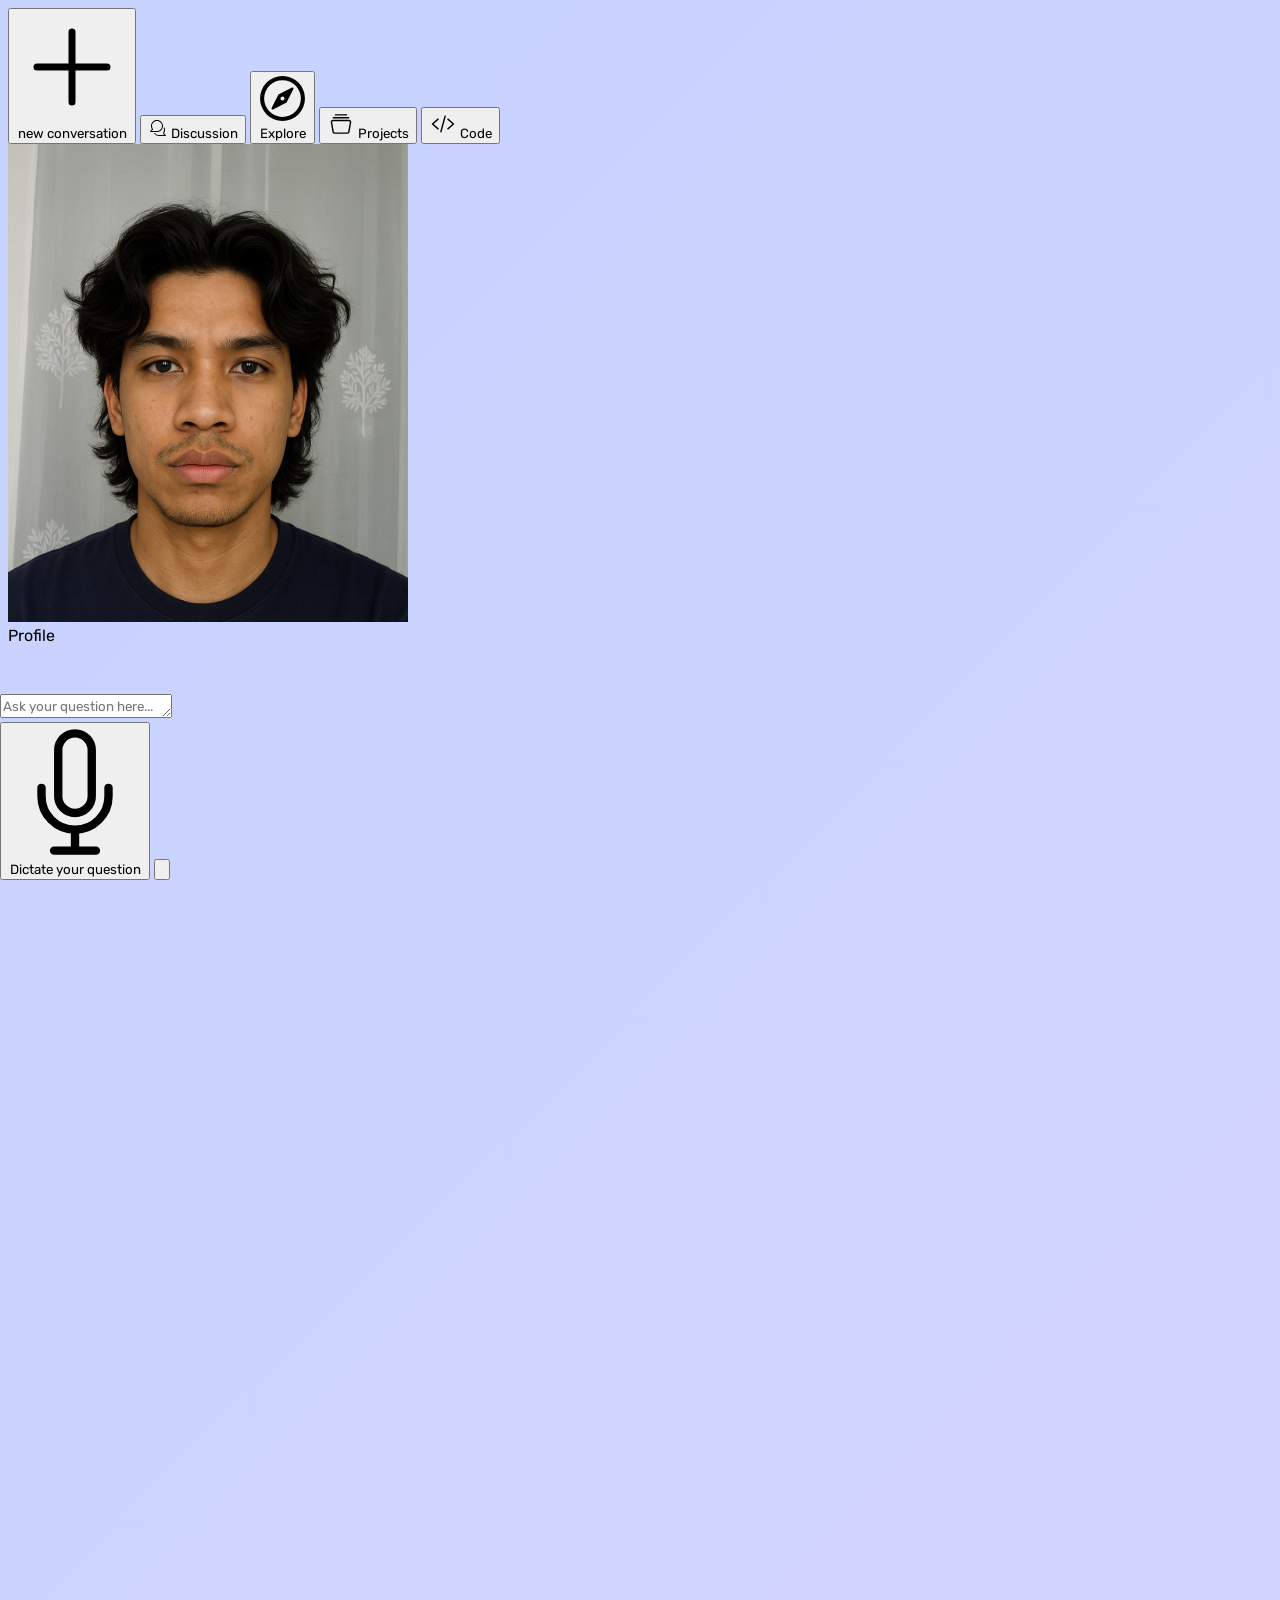
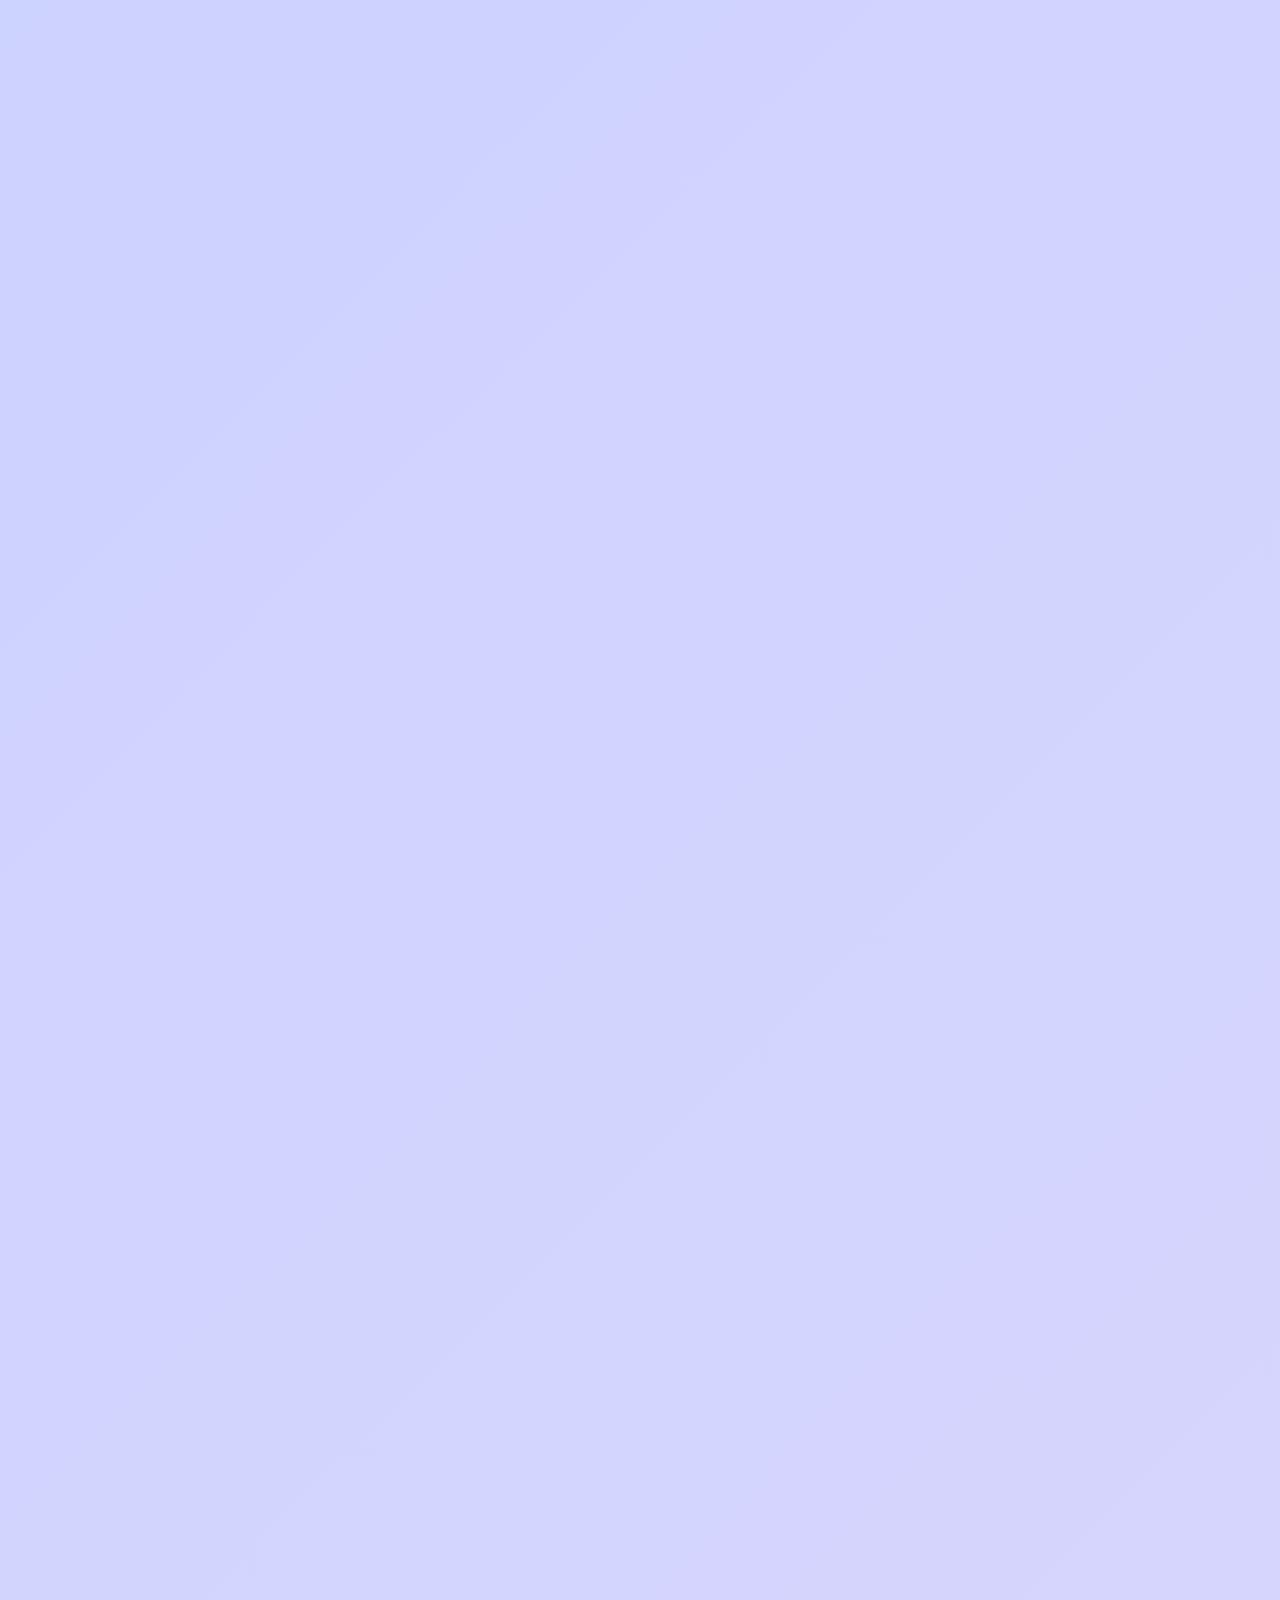
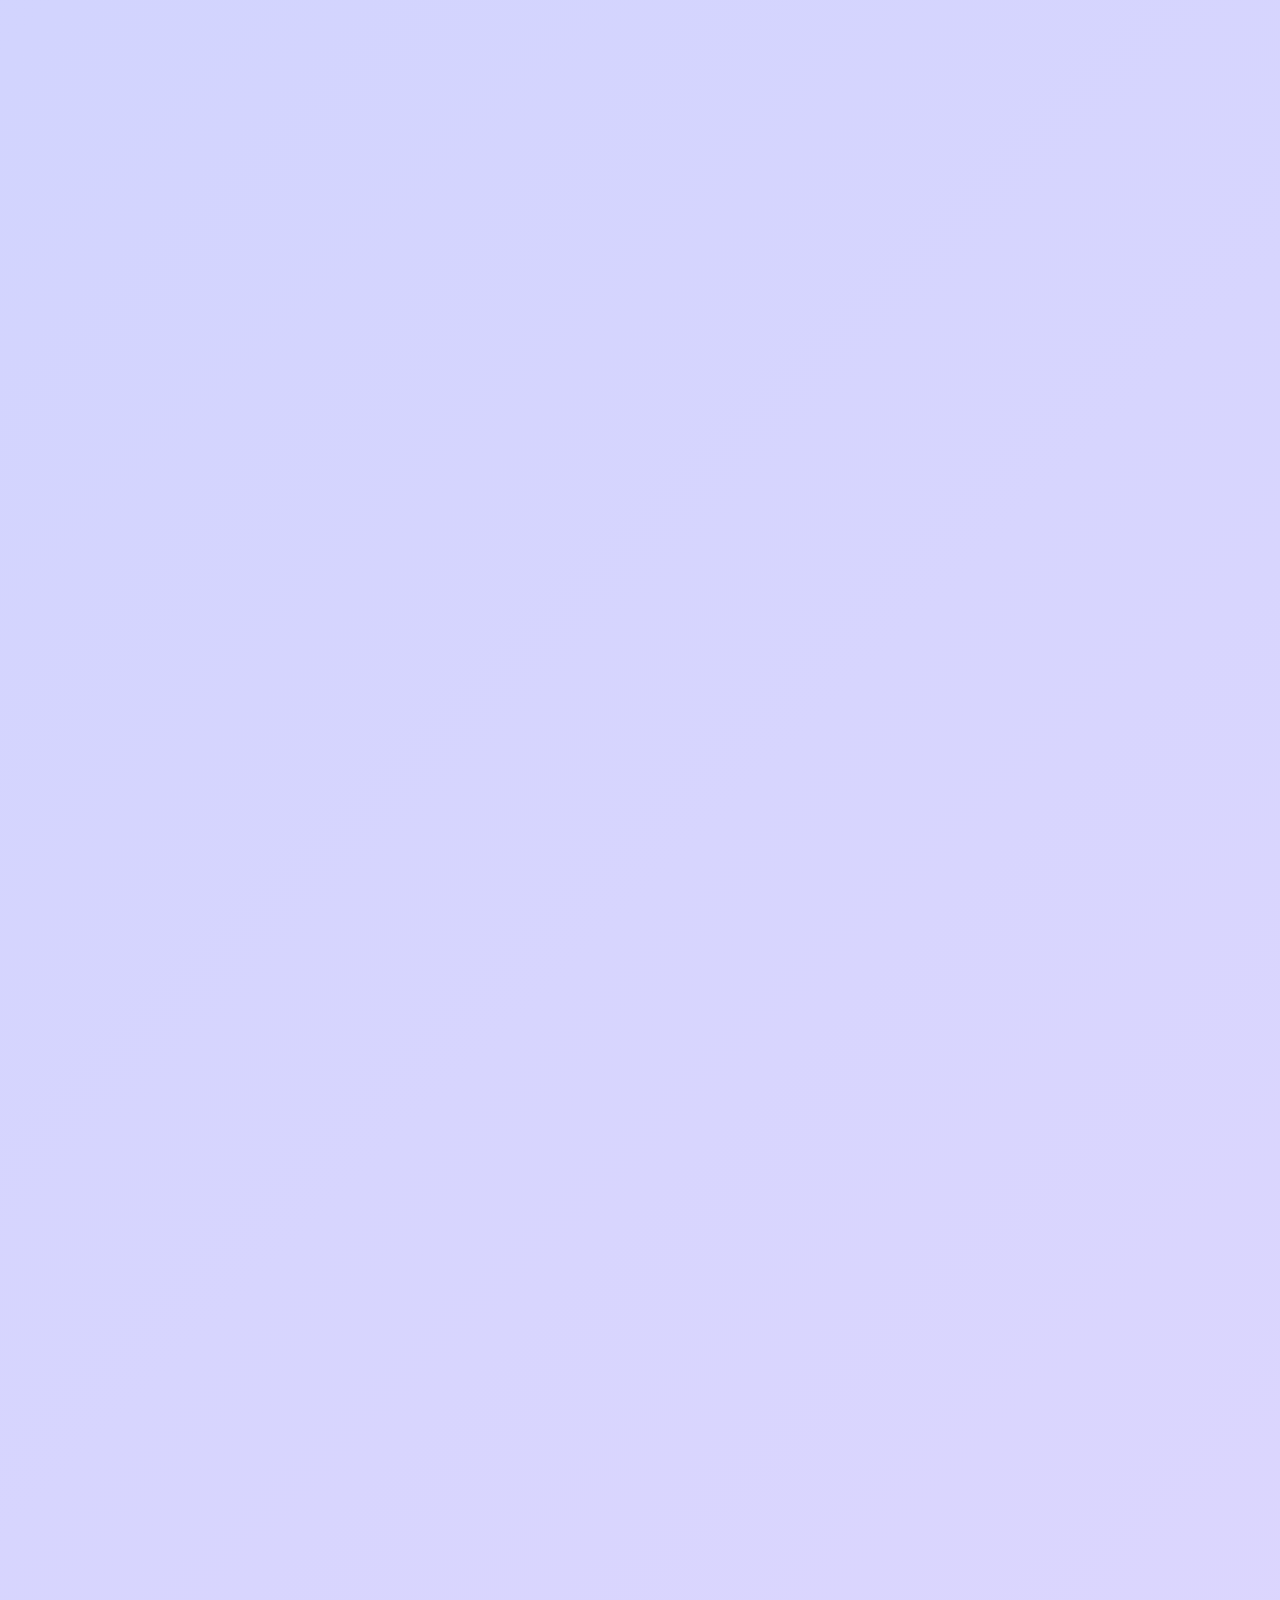
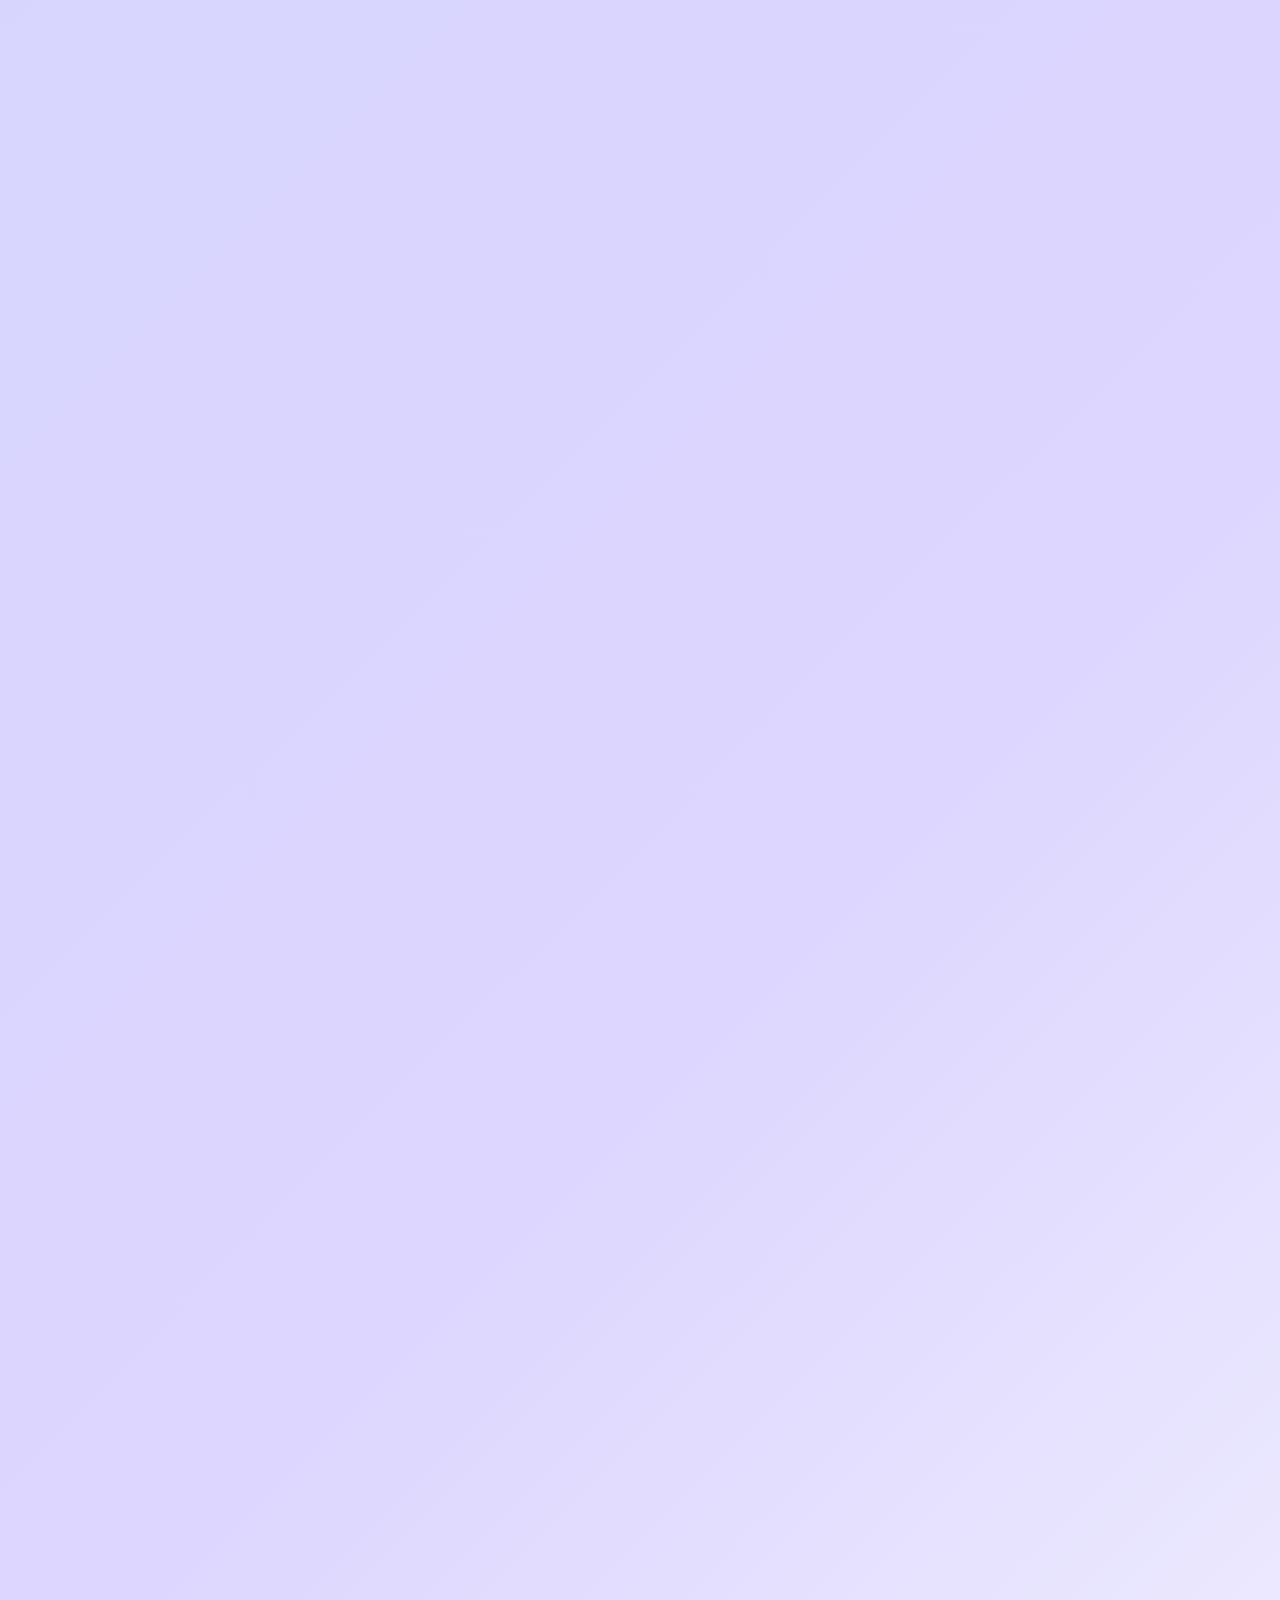
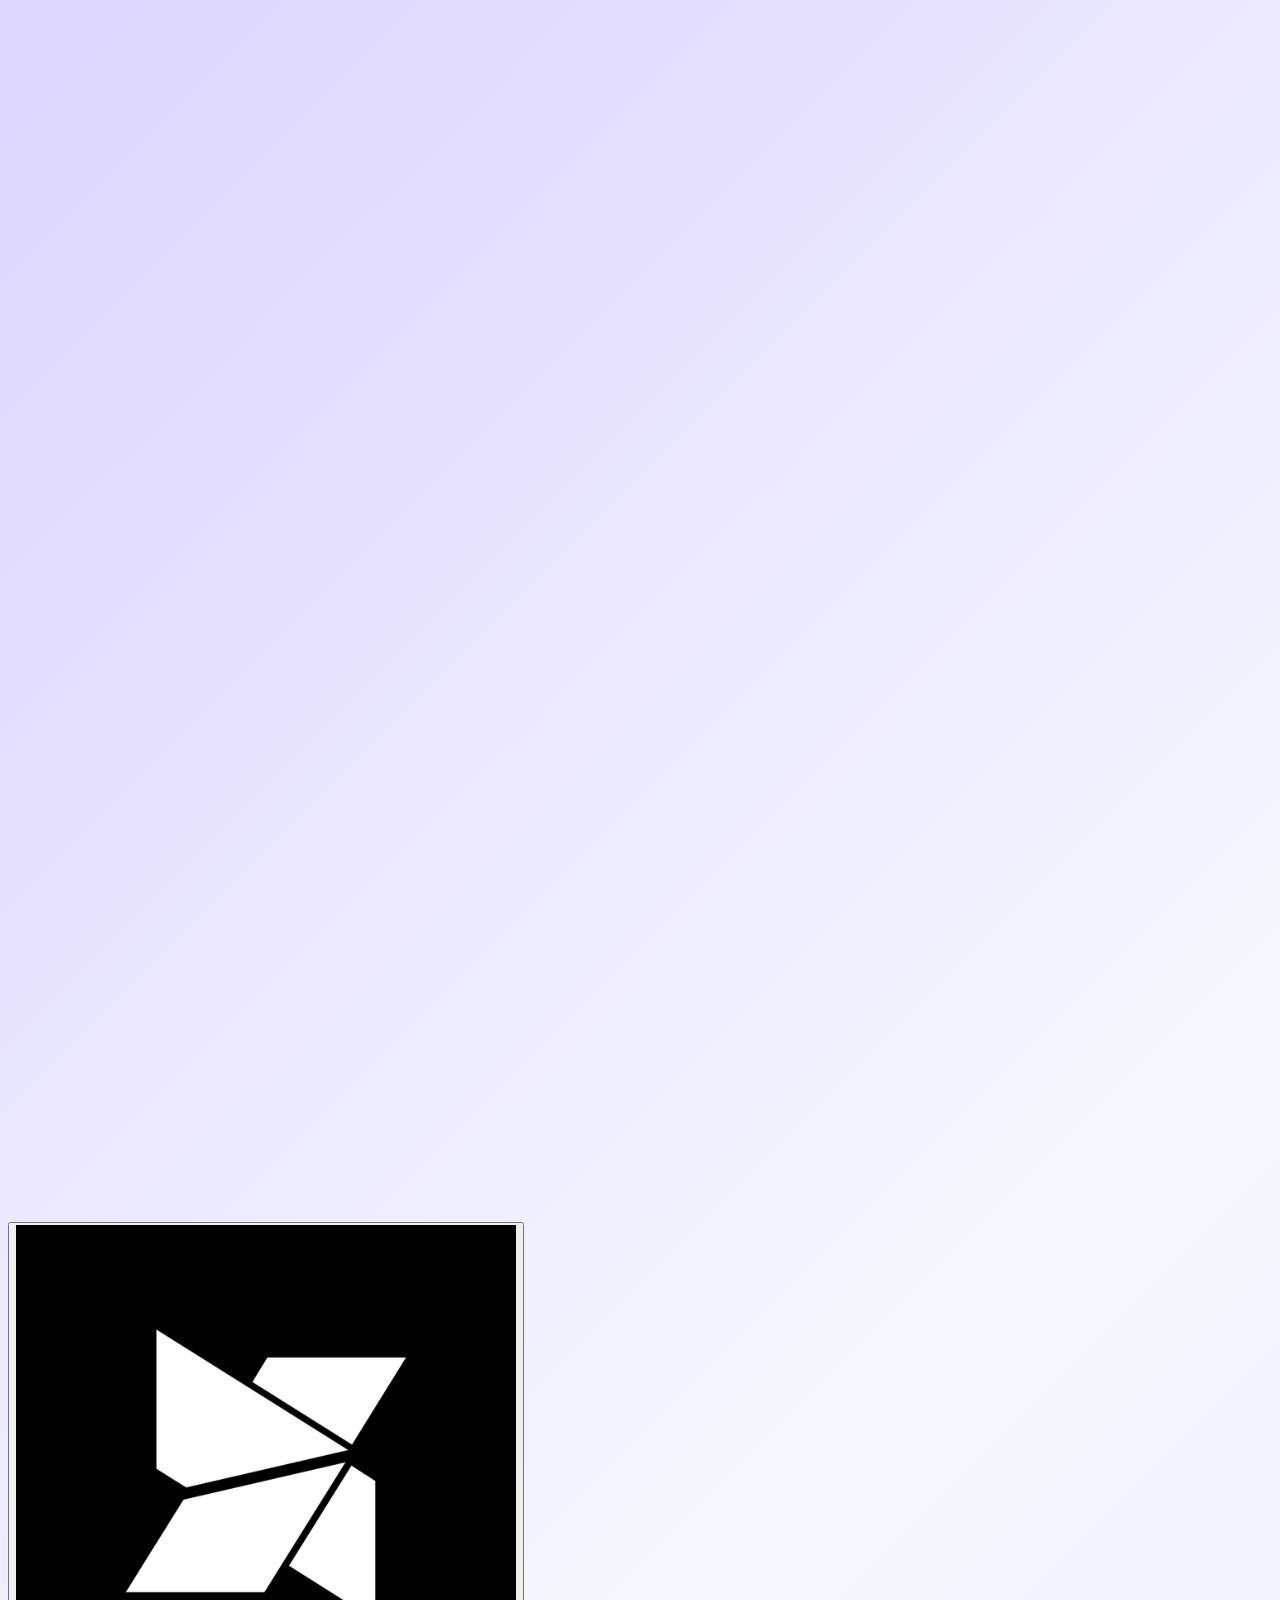
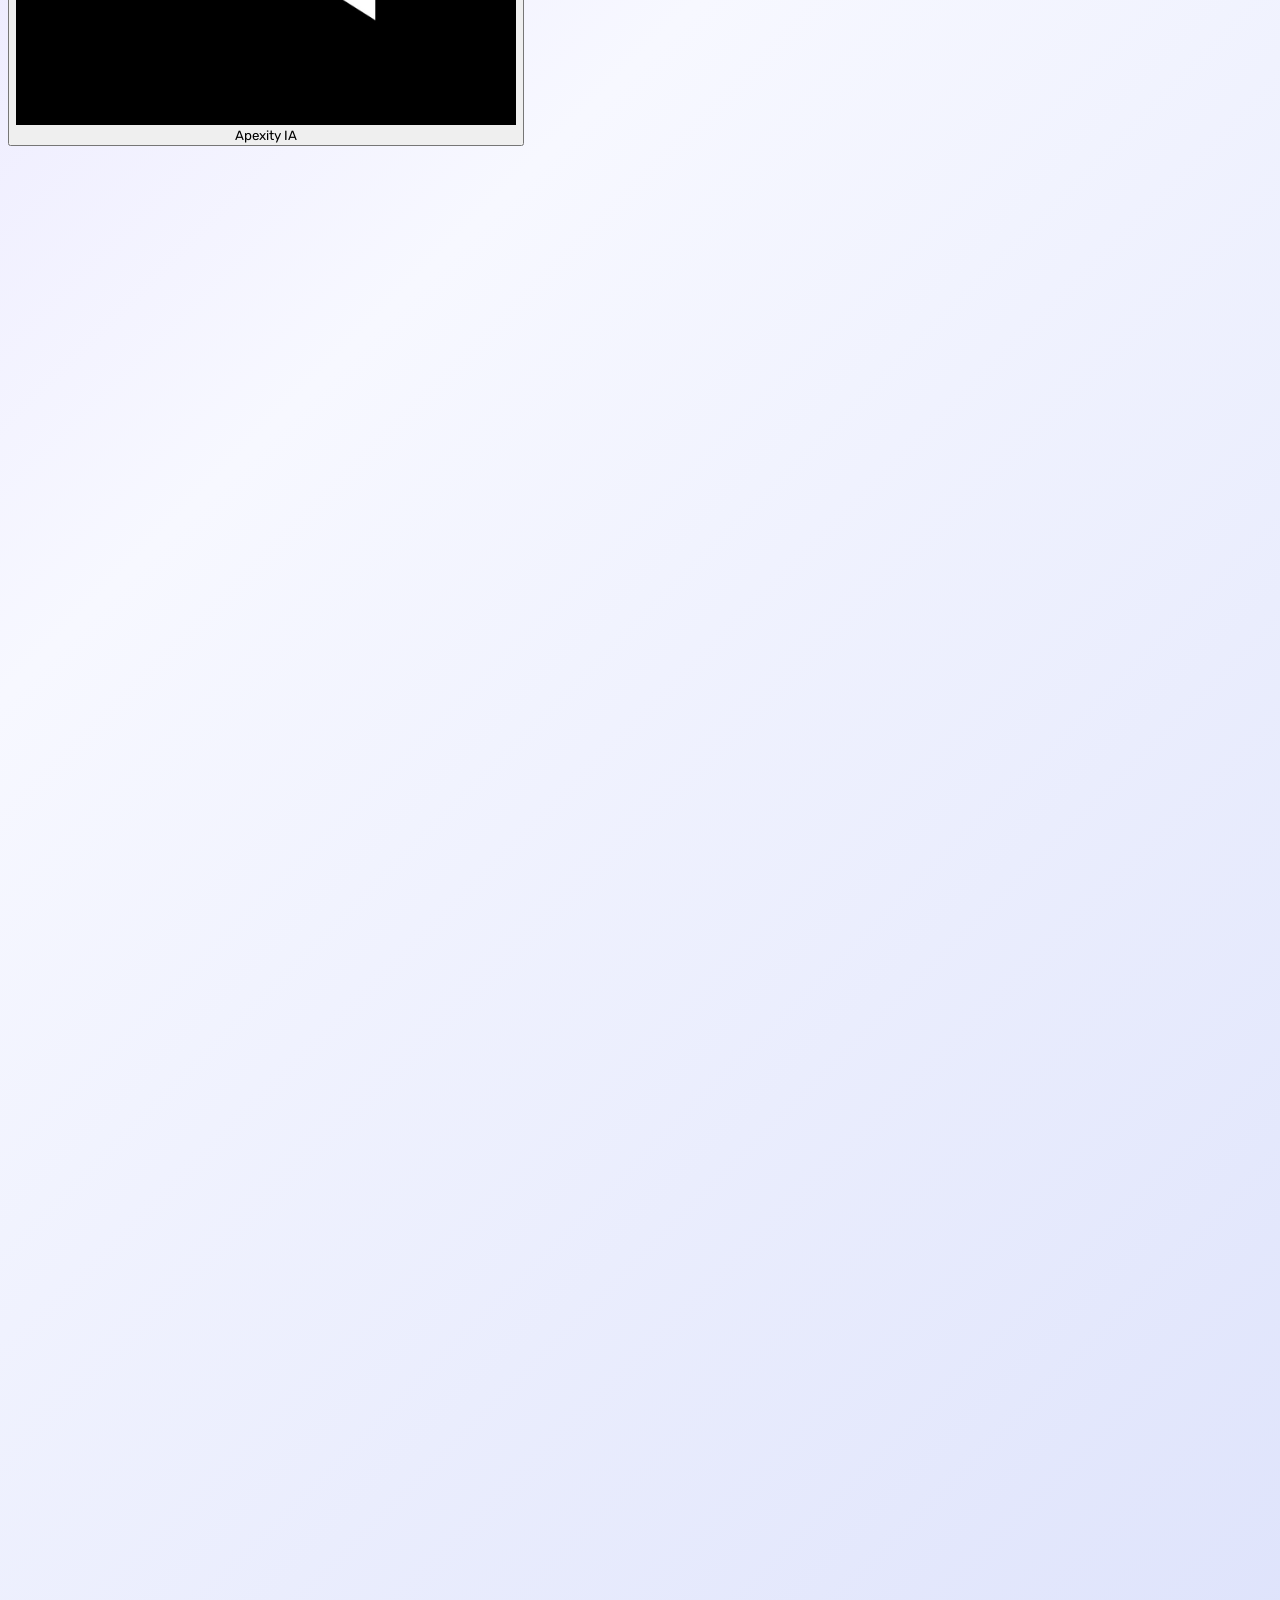
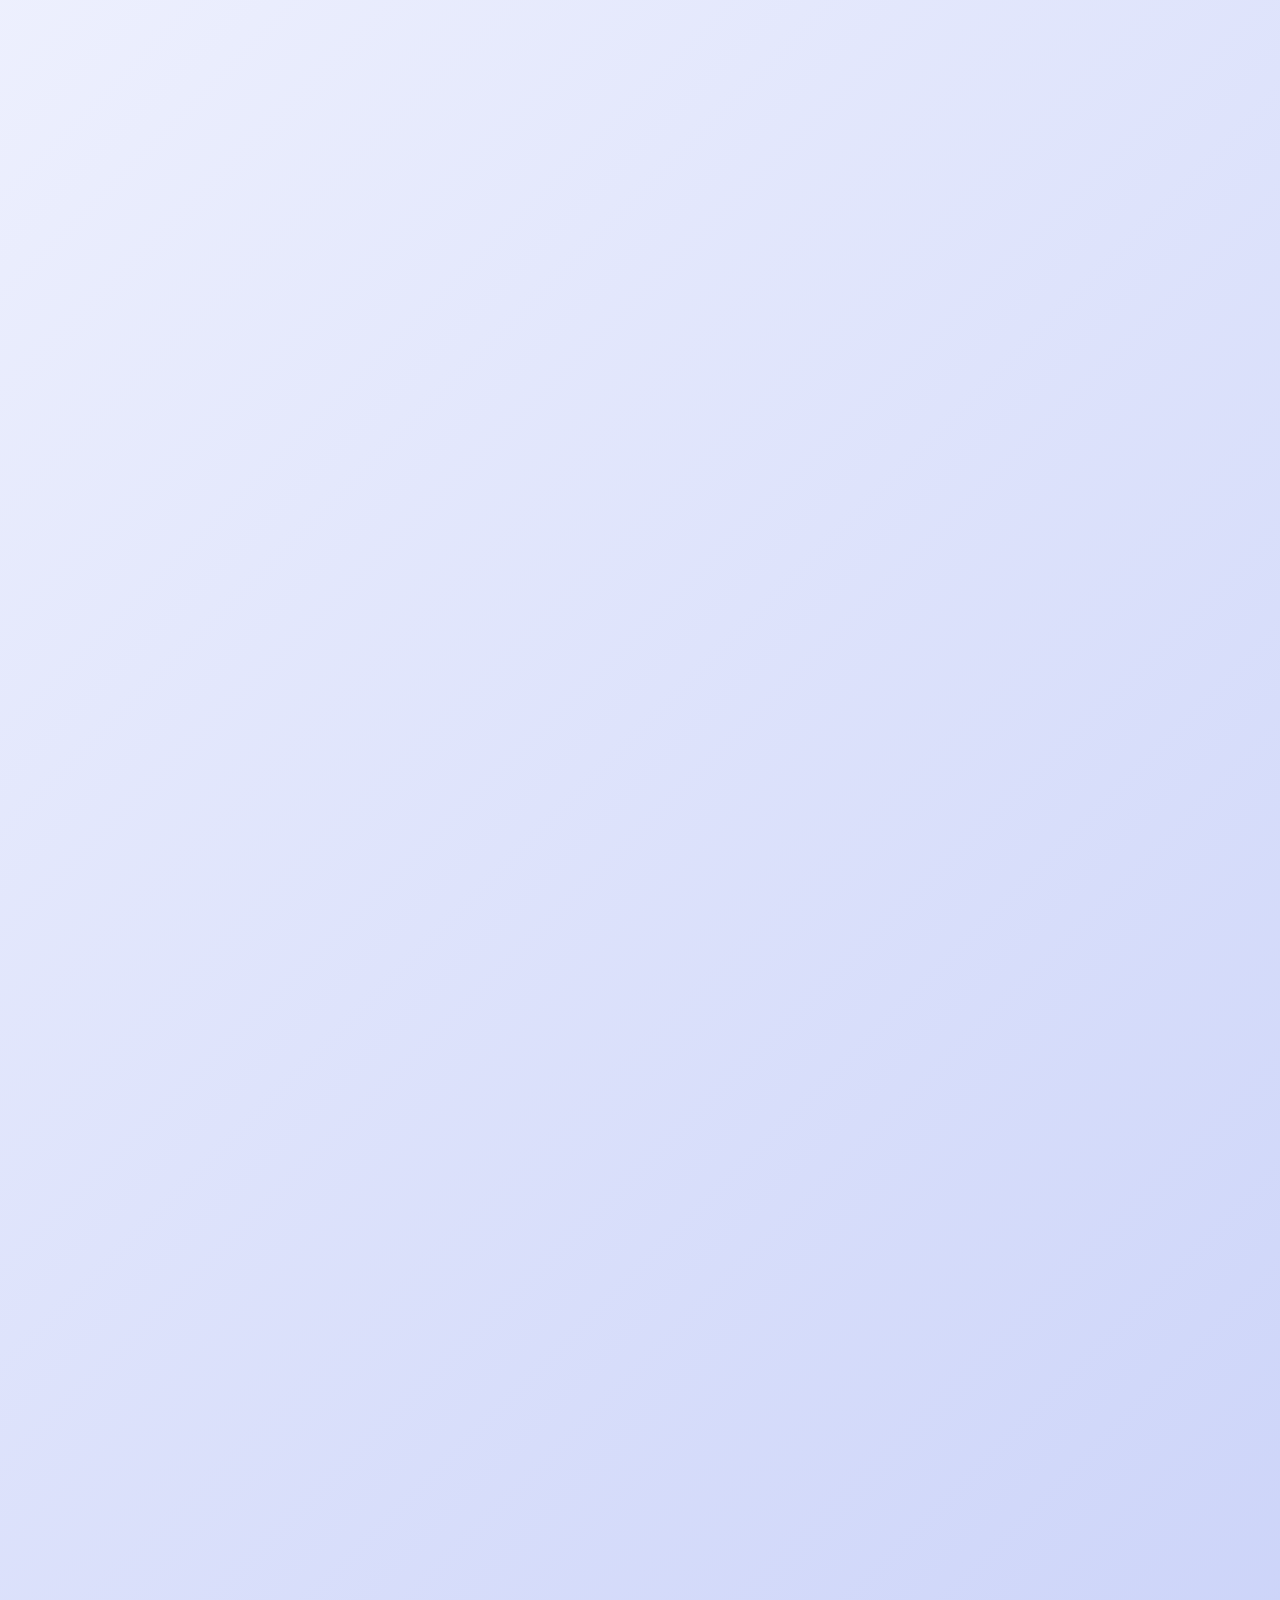
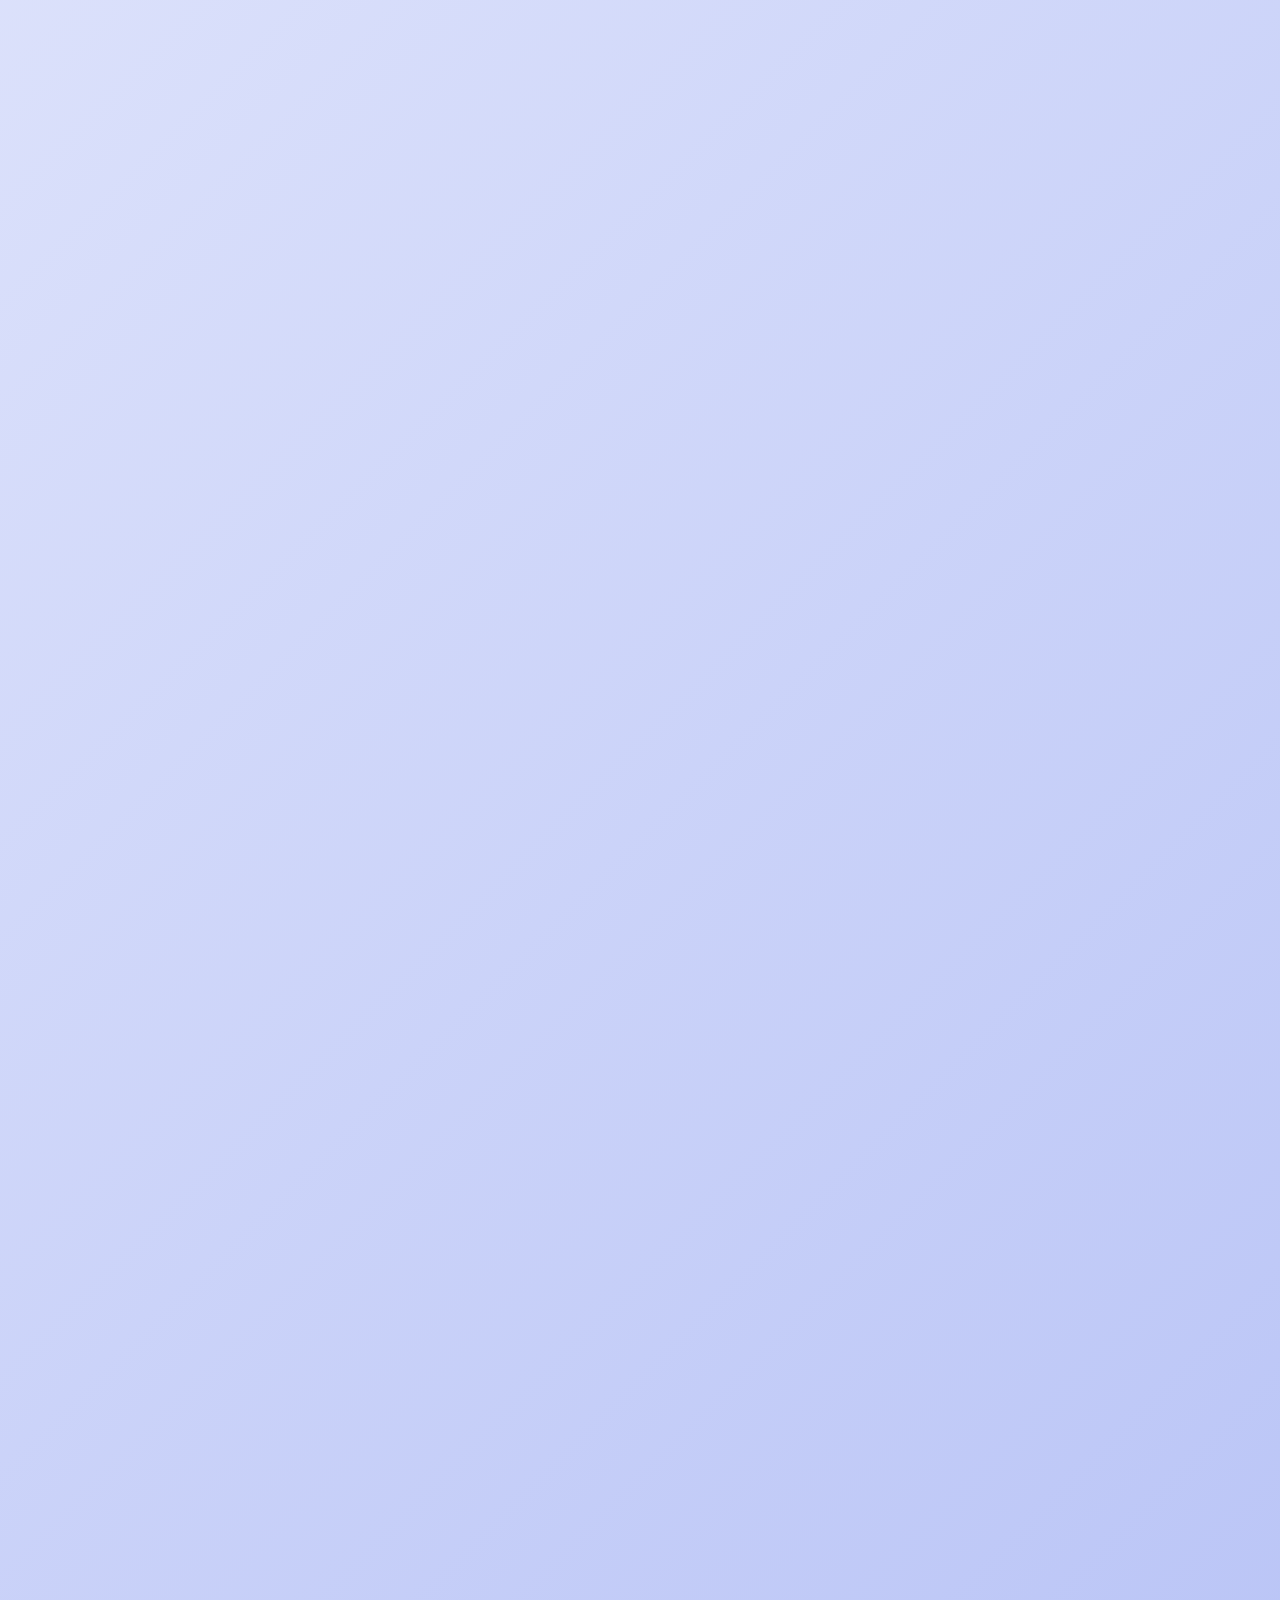
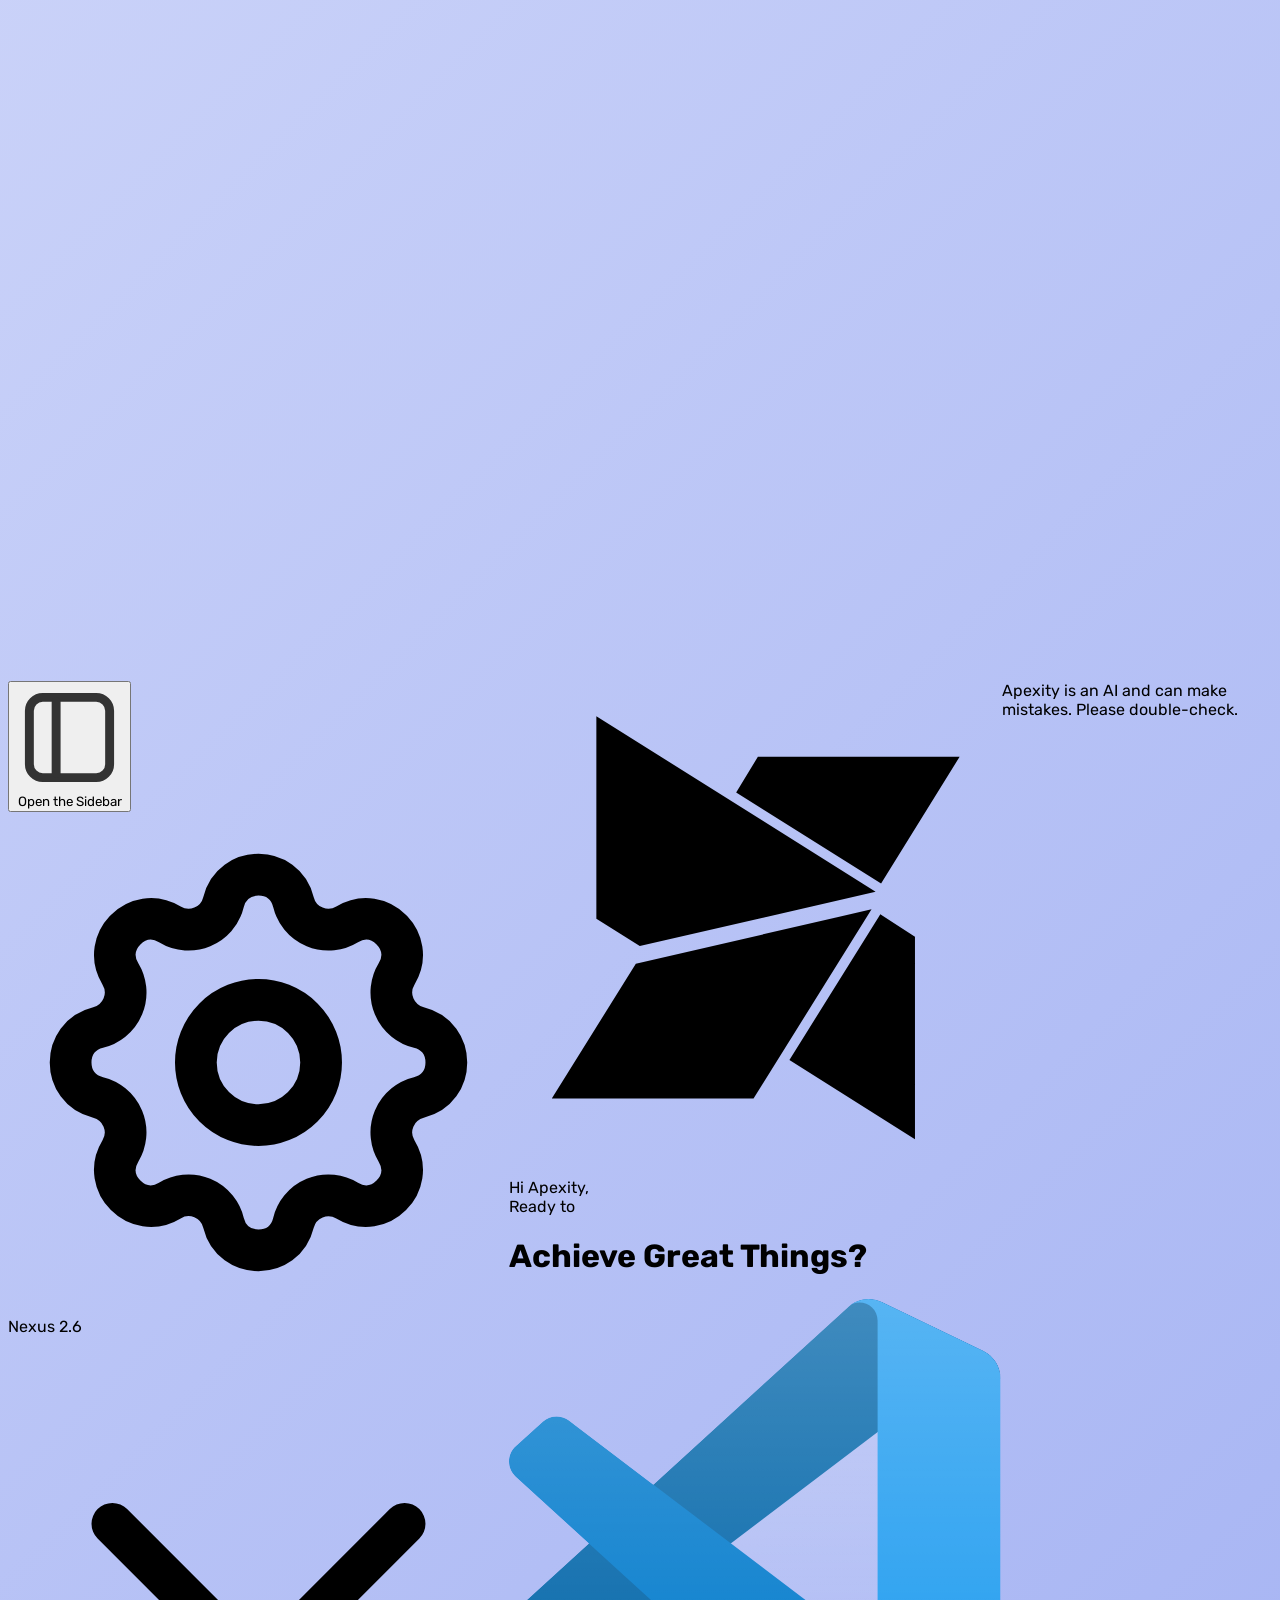
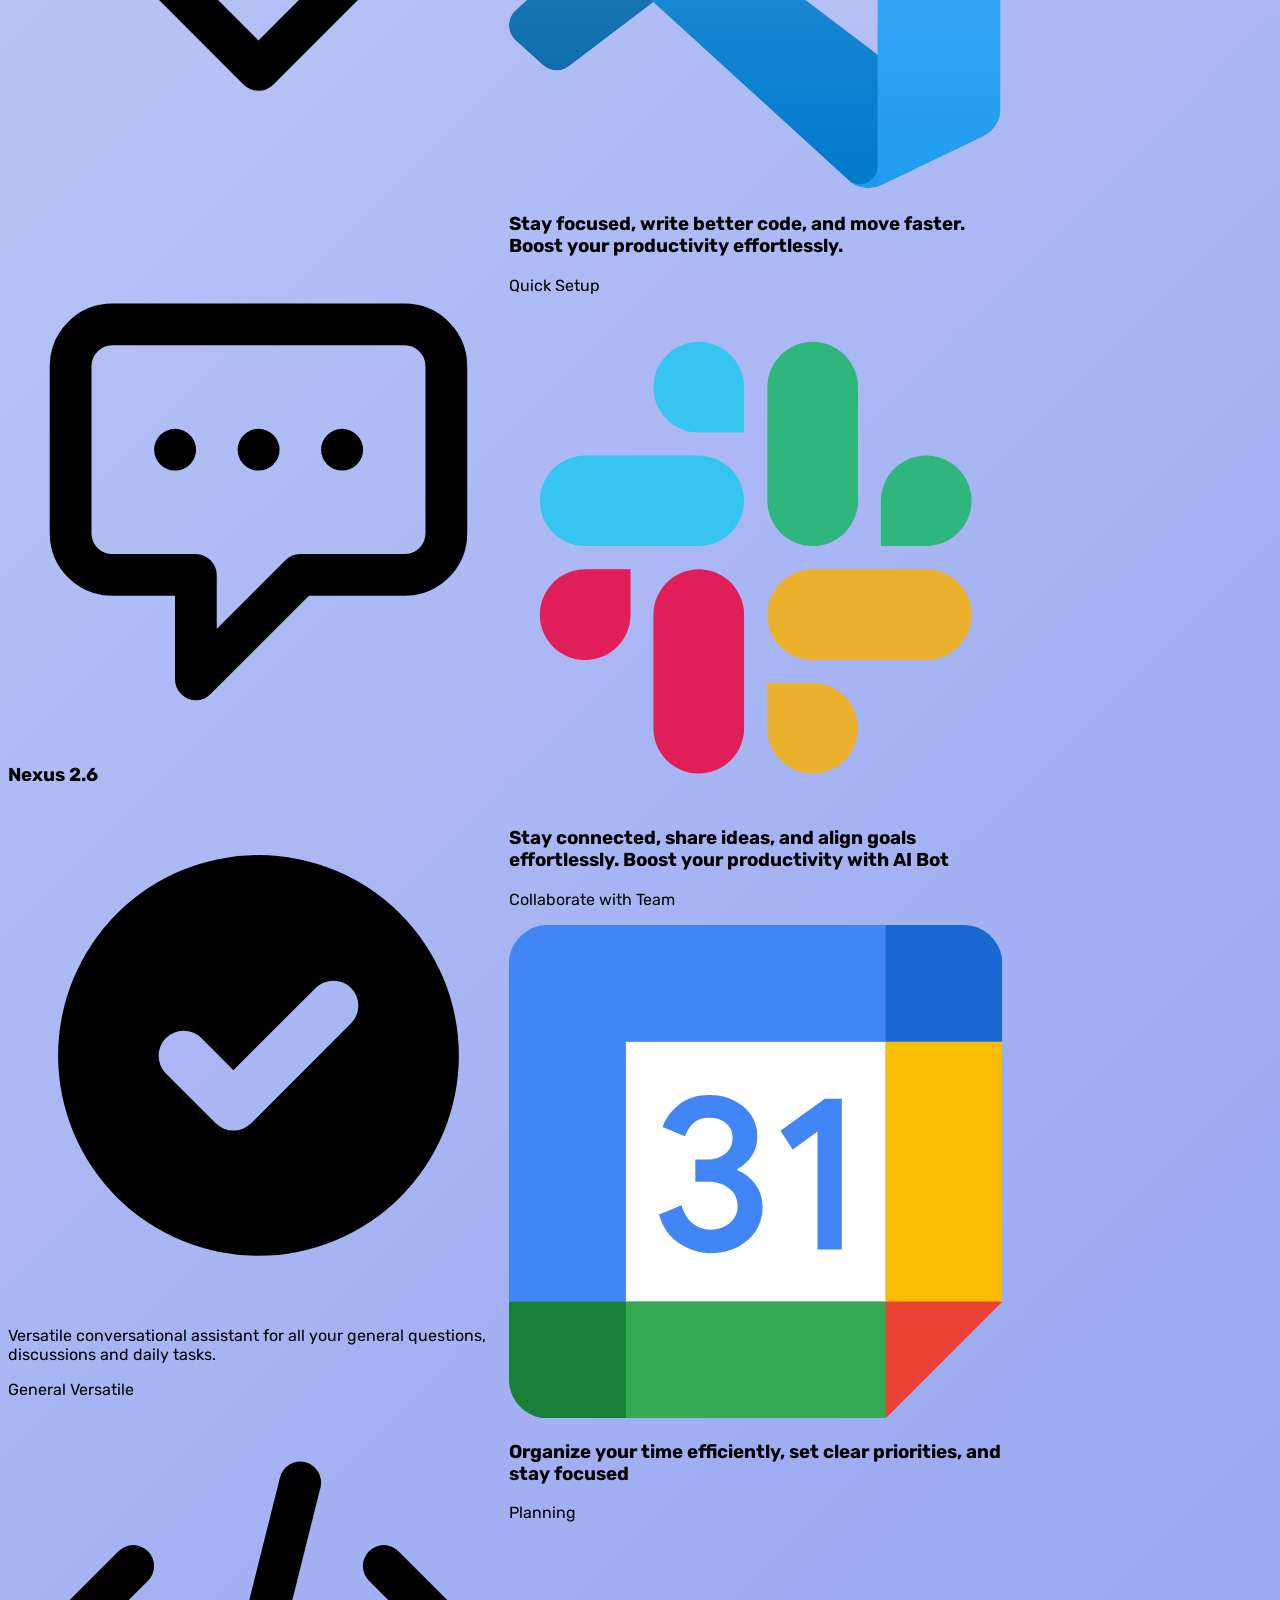
==== index.html @ dff1d888 "first commit" ====
<!DOCTYPE html>
<html lang="en">
<head>
    <meta charset="UTF-8">
    <meta name="viewport" content="width=device-width, initial-scale=1.0">
    <title>Apexity</title>
    <link rel="stylesheet" href="style.css">
    <link rel="shortcut icon" href="img/logotrans.png" type="image/x-icon">
    <script defer src="https://cdn.jsdelivr.net/npm/@tailwindcss/browser@4"></script>
    
</head>
<body class="gradient-bg overflow-hidden">
   
    <!-- Main Container -->
    <div class="flex w-full h-screen md:h-screen  overflow-hidden">

        <div class="w-full h-full flex bg-white/40 backdrop-blur-md">
            <div id="overlay" class="overlay fixed inset-0 bg-black/20 z-40 md:hidden"></div>
            <!-- Sidebar -->
            <div class="hidden md:flex py-8 px-5 flex-col gap-3">
               <button id="link1" class="link1 w-12 h-12 rounded-full bg-gray-800 flex items-center justify-center text-white cursor-pointer relative group sidebar-new">
                    <svg xmlns="http://www.w3.org/2000/svg" fill="none" viewBox="0 0 24 24" stroke-width="1.5" stroke="currentColor" class="w-6 h-6 sidebar-icon-new ">
                        <path stroke-linecap="round" stroke-linejoin="round" d="M12 4.5v15m7.5-7.5h-15" />
                    </svg>
                    
                    <!-- Tooltip -->
                    <span class="absolute left-full ml-3 px-3 py-2 bg-gray-900 text-white text-sm rounded-lg whitespace-nowrap opacity-0 invisible group-hover:opacity-100 group-hover:visible transition-all duration-200 pointer-events-none z-50">
                        new conversation
                        <!-- Flèche pointant vers la gauche -->
                        <span class="absolute right-full top-1/2 -translate-y-1/2 border-8 border-transparent border-r-gray-900"></span>
                    </span>
                </button>
                
                <button class="sidebar-icon w-12 h-12 rounded-full flex items-center justify-center bg-white text-gray-600 relative group">
                    <svg width="20" height="20" viewBox="0 0 20 20" fill="currentColor" xmlns="http://www.w3.org/2000/svg" class="shrink-0 group w-6 h-6" aria-hidden="true"><path class="group-hover:-translate-x-[0.5px] transition group-active:translate-x-0" d="M8.99962 2C12.3133 2 14.9996 4.68629 14.9996 8C14.9996 11.3137 12.3133 14 8.99962 14H2.49962C2.30105 13.9998 2.12113 13.8821 2.04161 13.7002C1.96224 13.5181 1.99835 13.3058 2.1334 13.1602L3.93516 11.2178C3.34317 10.2878 2.99962 9.18343 2.99962 8C2.99962 4.68643 5.68609 2.00022 8.99962 2ZM8.99962 3C6.23838 3.00022 3.99961 5.23871 3.99961 8C3.99961 9.11212 4.36265 10.1386 4.97618 10.9688C5.11884 11.1621 5.1035 11.4293 4.94004 11.6055L3.64512 13H8.99962C11.761 13 13.9996 10.7614 13.9996 8C13.9996 5.23858 11.761 3 8.99962 3Z"></path><path class="group-hover:translate-x-[0.5px] transition group-active:translate-x-0" d="M16.5445 9.72754C16.4182 9.53266 16.1678 9.44648 15.943 9.53418C15.7183 9.62215 15.5932 9.85502 15.6324 10.084L15.7369 10.3955C15.9073 10.8986 16.0006 11.438 16.0006 12C16.0006 13.1123 15.6376 14.1386 15.024 14.9687C14.8811 15.1621 14.8956 15.4302 15.0592 15.6064L16.3531 17H11.0006C9.54519 17 8.23527 16.3782 7.32091 15.3848L7.07091 15.1103C6.88996 14.9645 6.62535 14.9606 6.43907 15.1143C6.25267 15.2682 6.20668 15.529 6.31603 15.7344L6.58458 16.0625C7.68048 17.253 9.25377 18 11.0006 18H17.5006C17.6991 17.9998 17.8791 17.8822 17.9586 17.7002C18.038 17.5181 18.0018 17.3058 17.8668 17.1602L16.0631 15.2178C16.6554 14.2876 17.0006 13.1837 17.0006 12C17.0006 11.3271 16.8891 10.6792 16.6842 10.0742L16.5445 9.72754Z"></path></svg>
                    <!-- Tooltip -->
                    <span class="absolute left-full ml-3 px-3 py-2 bg-gray-900 text-white text-sm rounded-lg whitespace-nowrap opacity-0 invisible group-hover:opacity-100 group-hover:visible transition-all duration-200 pointer-events-none z-50">
                        Discussion
                        <!-- Flèche pointant vers la gauche -->
                        <span class="absolute right-full top-1/2 -translate-y-1/2 border-8 border-transparent border-r-gray-900"></span>
                    </span>
                </button>
                <button id="link2" class="sidebar-icon link2 w-12 h-12 rounded-full flex items-center justify-center bg-white text-gray-600 relative group transition-all duration-300">
                    <svg viewBox="0 0 48 48" class="w-6 h-6 group" xmlns="http://www.w3.org/2000/svg" fill="currentColor">
                        <g id="SVGRepo_bgCarrier" stroke-width="0"></g>
                        <g id="SVGRepo_tracerCarrier" stroke-linecap="round" stroke-linejoin="round"></g>
                        <g id="SVGRepo_iconCarrier">
                            <g id="Layer_2" data-name="Layer 2">
                            <g id="invisible_box" data-name="invisible box">
                                <rect width="48" height="48" fill="none"></rect>
                            </g>
                            <g id="icons_Q2" data-name="icons Q2">
                                <path d="M24,6A18,18,0,1,1,6,24,18.1,18.1,0,0,1,24,6m0-4A22,22,0,1,0,46,24,21.9,21.9,0,0,0,24,2Z"></path>
                                <path class="group-hover:scale-95 origin-center rotate-hover" d="M33.3,13.3,20,20,13.3,33.3a1.1,1.1,0,0,0,1.4,1.4L28,28l6.7-13.3A1.1,1.1,0,0,0,33.3,13.3ZM24,26a2,2,0,1,1,2-2A2,2,0,0,1,24,26Z"></path>
                            </g>
                            </g>
                        </g>
                    </svg>
                    <!-- Tooltip -->
                    <span class="absolute left-full ml-3 px-3 py-2 bg-gray-900 text-white text-sm rounded-lg whitespace-nowrap opacity-0  invisible group-hover:opacity-100 group-hover:visible transition-all duration-200 pointer-events-none z-50">
                        Explore
                        <!-- Flèche pointant vers la gauche -->
                        <span class="absolute right-full top-1/2 -translate-y-1/2 border-8 border-transparent border-r-gray-900"></span>
                    </span>
                </button>
                <button class="sidebar-icon w-12 h-12 rounded-full flex items-center justify-center bg-white text-gray-600 relative group">
                    <svg width="28" height="28" viewBox="0 0 20 20" fill="currentColor" xmlns="http://www.w3.org/2000/svg" class="shrink-0 group" aria-hidden="true"><path class="group-hover:scale-95 origin-center" d="M15.8198 7C16.6885 7.00025 17.3624 7.73158 17.3178 8.57617L17.2993 8.74707L16.1332 15.7471C16.0126 16.4699 15.3865 16.9996 14.6538 17H5.34711C4.6142 16.9998 3.98833 16.47 3.86762 15.7471L2.7016 8.74707C2.54922 7.83277 3.25418 7 4.18109 7H15.8198ZM4.18109 8C3.87216 8 3.63722 8.27731 3.68793 8.58203L4.85394 15.582C4.89413 15.8229 5.10291 15.9998 5.34711 16H14.6538C14.8978 15.9996 15.1068 15.8228 15.1469 15.582L16.3129 8.58203L16.3188 8.46973C16.3036 8.21259 16.0899 8.00023 15.8198 8H4.18109Z"></path><path class="group-hover:-translate-y-[1.4px] group-hover:translate-x-[0.5px] group-hover:rotate-3 transition group-active:translate-y-0" d="M16.0004 5.5C16.0004 5.224 15.7764 5.00024 15.5004 5H4.50043C4.22428 5 4.00043 5.22386 4.00043 5.5C4.00043 5.77614 4.22428 6 4.50043 6H15.5004C15.7764 5.99976 16.0004 5.776 16.0004 5.5Z"></path><path class="group-hover:-translate-y-[2.8px] group-hover:translate-x-px group-hover:rotate-6 transition group-active:translate-y-0" d="M14.5004 3.5C14.5004 3.224 14.2764 3.00024 14.0004 3H6.00043C5.72428 3 5.50043 3.22386 5.50043 3.5C5.50043 3.77614 5.72428 4 6.00043 4H14.0004C14.2764 3.99976 14.5004 3.776 14.5004 3.5Z"></path></svg>
                   <!-- Tooltip -->
                    <span class="absolute left-full ml-3 px-3 py-2 bg-gray-900 text-white text-sm rounded-lg whitespace-nowrap opacity-0 invisible group-hover:opacity-100 group-hover:visible transition-all duration-200 pointer-events-none z-50">
                        Projects
                        <!-- Flèche pointant vers la gauche -->
                        <span class="absolute right-full top-1/2 -translate-y-1/2 border-8 border-transparent border-r-gray-900"></span>
                    </span>
                </button>
                <button class="sidebar-icon w-12 h-12 rounded-full flex items-center justify-center bg-white text-gray-600 relative group">
                    <svg width="28" height="28" viewBox="0 0 20 20" fill="currentColor" xmlns="http://www.w3.org/2000/svg" class="shrink-0 group" aria-hidden="true"><path class="transition" d="M11.6318 4.01757C11.898 4.09032 12.055 4.36555 11.9824 4.63183L8.98242 15.6318C8.90966 15.8981 8.63449 16.0551 8.36816 15.9824C8.10193 15.9097 7.94495 15.6345 8.01758 15.3682L11.0176 4.36816C11.0904 4.102 11.3656 3.94497 11.6318 4.01757Z"></path><path class="group-hover:translate-x-[1px] transition" d="M13.124 6.17089C13.3059 5.96325 13.6213 5.9423 13.8291 6.12402L17.8291 9.62402L17.9014 9.70215C17.9647 9.78754 18 9.89182 18 10C18 10.1441 17.9375 10.281 17.8291 10.376L13.8291 13.876L13.7471 13.9346C13.5449 14.0498 13.2833 14.011 13.124 13.8291C12.9649 13.6472 12.9606 13.3824 13.1016 13.1973L13.1709 13.124L16.7412 10L13.1709 6.87597C12.9632 6.69411 12.9422 6.37866 13.124 6.17089Z"></path><path class="group-hover:-translate-x-[1px] transition" d="M6.25293 6.06542C6.45509 5.95025 6.71675 5.98908 6.87598 6.17089C7.03513 6.35279 7.03933 6.6176 6.89844 6.80273L6.8291 6.87597L3.25879 10L6.8291 13.124C7.03682 13.3059 7.05771 13.6213 6.87598 13.8291C6.69413 14.0369 6.37869 14.0578 6.1709 13.876L2.1709 10.376L2.09863 10.2979C2.03528 10.2124 2 10.1082 2 10C2.00005 9.85591 2.06247 9.71893 2.1709 9.62402L6.1709 6.12402L6.25293 6.06542Z"></path></svg>
                    <!-- Tooltip -->
                    <span class="absolute left-full ml-3 px-3 py-2 bg-gray-900 text-white text-sm rounded-lg whitespace-nowrap opacity-0 invisible group-hover:opacity-100 group-hover:visible transition-all duration-200 pointer-events-none z-50">
                        Code
                        <!-- Flèche pointant vers la gauche -->
                        <span class="absolute right-full top-1/2 -translate-y-1/2 border-8 border-transparent border-r-gray-900"></span>
                    </span>
                </button>
                <div class="flex-1"></div>
                <div class="flex flex-col gap-3">
                    <div class="relative profile-container">
                        <div class="profile-button w-12 h-12 flex items-center justify-center  border-white border-3 rounded-full cursor-pointer relative  group">
                            <div class="w-full h-full flex justify-center items-center rounded-full overflow-hidden">
                                <img src="img/Andyprofilimg.png" 
                                    class="w-full h-full rounded-full object-cover transition-transform duration-300 hover:scale-110">
                            </div>
                            <span class="absolute left-full ml-3 px-3 py-2 bg-gray-900 text-white text-sm rounded-lg whitespace-nowrap opacity-0 invisible group-hover:opacity-100 group-hover:visible transition-all duration-200 pointer-events-none z-50">
                                Profile
                                <!-- Flèche pointant vers la gauche -->
                                <span class="absolute right-full top-1/2 -translate-y-1/2 border-8 border-transparent border-r-gray-900"></span>
                            </span>
                        </div>
                        <!-- Dropdown Menu -->
                        <div class="profile-dropdown absolute left-20 bottom-0 mt-2 w-96 bg-white rounded-2xl shadow-xl border border-gray-100 z-40">
                            <!-- User Info Header -->
                            <div class="p-5 bg-gradient-to-br from-[#2e3b4e] to-[#1f2937] border-b border-gray-100 rounded-t-2xl">
                                <div class="flex items-center gap-4">
                                    <div class="w-16 h-16 rounded-full border-4 border-white shadow-lg">
                                        <img src="img/Andyprofilimg.png" class="w-full h-full rounded-full object-cover pointer-events-none">
                                    </div>
                                    <div class="flex-1">
                                        <h3 class="font-[900] text-white text-xl">Andy</h3>
                                        <p class="text-sm text-white ">andyramanamihanta@email.com</p>
                                        <div class="flex items-center gap-1 mt-1">
                                            <span class="text-xs bg-gradient-to-r from-blue-600 to-purple-600 text-white px-3 py-1 rounded-full font-semibold shadow-sm">Free</span>
                                        </div>
                                    </div>
                                    <div class="absolute top-2 right-1 flex items-center justify-center">
                                        <div class="p-1 flex items-center justify-center rounded-xl bg-gray-100 hover:bg-gray-200 cursor-pointer mr-2">
                                            <svg xmlns="http://www.w3.org/2000/svg" class="h-5 w-5" fill="none" viewBox="0 0 24 24" stroke-width="1.5" stroke="currentColor" class="size-6">
                                                <path stroke-linecap="round" stroke-linejoin="round" d="M3.75 3.75v4.5m0-4.5h4.5m-4.5 0L9 9M3.75 20.25v-4.5m0 4.5h4.5m-4.5 0L9 15M20.25 3.75h-4.5m4.5 0v4.5m0-4.5L15 9m5.25 11.25h-4.5m4.5 0v-4.5m0 4.5L15 15" />
                                            </svg>
    
                                        </div>
                                        
    
                                    </div>
                                </div>
                            </div>
    
                            <!-- Usage Stats -->
                            <div class="py-4 px-6 bg-gray-50 border-b border-gray-100">
                                <div class="flex items-center justify-between mb-2">
                                    <span class="text-xs font-medium text-gray-600">AI Requests This Month</span>
                                    <span class="text-xs font-bold text-blue-600">487 / 1000</span>
                                </div>
                                <div class="w-full bg-gray-200 rounded-full h-2">
                                    <div class="bg-gradient-to-r from-blue-500 to-purple-500 h-2 rounded-full" style="width: 48.7%"></div>
                                </div>
                                <p class="text-xs text-gray-500 mt-1">513 requests remaining</p>
                            </div>
    
                            <!-- Menu Items -->
                            <div class="py-2">
                                <div class="px-2 py-1 flex items-center">
                                    <button class="w-full px-4 py-2 text-left rounded-2xl text-sm text-gray-700 hover:bg-gray-200 flex items-center gap-3 transition cursor-pointer">
                                        <svg class="w-6 h-6 text-gray-500" fill="none" stroke="currentColor" viewBox="0 0 24 24">
                                            <path stroke-linecap="round" stroke-linejoin="round" stroke-width="2" d="M16 7a4 4 0 11-8 0 4 4 0 018 0zM12 14a7 7 0 00-7 7h14a7 7 0 00-7-7z"/>
                                        </svg>
                                        <div class="flex-1">
                                            <div class="font-medium">My Account</div>
                                            <div class="text-xs text-gray-500">Manage your profile</div>
                                        </div>
                                    </button>
    
                                </div>
                                <div class="px-2 py-1 flex items-center">
                                    <button class="w-full px-4 py-2 text-left rounded-2xl text-sm text-gray-700 hover:bg-gray-200 flex items-center gap-3 transition cursor-pointer">
                                        <svg class="w-6 h-6 text-gray-500" fill="none" stroke="currentColor" viewBox="0 0 24 24">
                                            <path stroke-linecap="round" stroke-linejoin="round" stroke-width="2" d="M19.428 15.428a2 2 0 00-1.022-.547l-2.387-.477a6 6 0 00-3.86.517l-.318.158a6 6 0 01-3.86.517L6.05 15.21a2 2 0 00-1.806.547M8 4h8l-1 1v5.172a2 2 0 00.586 1.414l5 5c1.26 1.26.367 3.414-1.415 3.414H4.828c-1.782 0-2.674-2.154-1.414-3.414l5-5A2 2 0 009 10.172V5L8 4z"/>
                                        </svg>
                                        <div class="flex-1">
                                            <div class="font-medium">AI Models</div>
                                            <div class="text-xs text-gray-500">Manage your assistants</div>
                                        </div>
                                    </button>
    
                                </div>
                                <div class="px-2 py-1 flex items-center">
                                    <button class="w-full px-4 py-2 text-left text-sm rounded-2xl text-gray-700 hover:bg-gray-200 flex items-center gap-3 transition cursor-pointer">
                                        <div class=" rounded-lg flex items-center justify-center">
                                            <svg fill="currentColor" class="w-7 h-7 text-gray-500" viewBox="0 0 1920 1920" xmlns="http://www.w3.org/2000/svg"><g id="SVGRepo_bgCarrier" stroke-width="0"></g><g id="SVGRepo_tracerCarrier" stroke-linecap="round" stroke-linejoin="round"></g><g id="SVGRepo_iconCarrier"> <path d="M677.647 16v338.936h112.941V129.054h1016.47V919.53h-225.994v259.765L1321.412 919.53h-79.172V467.878H0v1016.47h338.71v418.9l417.996-418.9h485.534v-451.877h32.753l419.125 419.124v-419.124H1920V16H677.647ZM338.79 919.563h564.706v-112.94H338.79v112.94Zm0 225.883h338.936v-113.054H338.79v113.054Zm-225.85-564.74h1016.47v790.701H710.4L451.652 1631.06v-259.652h-338.71V580.706Z" fill-rule="evenodd"></path> </g></svg>
                                        </div>
                                        <div class="flex-1">
                                            <div class="font-medium">Conversations</div>
                                            <div class="text-xs text-gray-500">All chat history</div>
                                        </div>
                                        <span class="text-xs bg-[#2B2B2B] text-white px-2 py-1 rounded-full font-semibold">54</span>
                                    </button>
    
                                </div>
                                
                                    
                                    <div class="px-2 py-1 flex items-center w-full relative group">
                                        <div class="flex w-full justify-between items-center px-4 py-2 rounded-xl text-left hover:bg-gray-200">
                                            <button class="w-full text-sm cursor-pointer text-gray-700 flex items-center gap-2 transition">
                                                
                                                <svg class="w-7 h-7" viewBox="0 0 20 20" fill="currentColor" xmlns="http://www.w3.org/2000/svg" class="shrink-0" aria-hidden="true"><path d="M7.2705 3.0498C11.1054 1.5437 15.4369 3.42942 16.9473 7.26367C18.4585 11.1003 16.5729 15.4359 12.7363 16.9473C8.89982 18.4583 4.56416 16.5736 3.05272 12.7373C1.54288 8.90435 3.42282 4.57201 7.25194 3.05663C7.25547 3.05522 7.25914 3.05413 7.26269 3.05273C7.26523 3.05172 7.26795 3.05079 7.2705 3.0498ZM8.64159 14.5283C8.05764 14.958 7.56418 15.4198 7.17772 15.8896C8.21355 16.3858 9.37633 16.6096 10.5508 16.5098C10.2224 16.2862 9.89754 16.0029 9.58202 15.6748C9.26312 15.3432 8.94744 14.9583 8.64159 14.5283ZM13.1572 12.5351C12.5305 12.6659 11.8818 12.8585 11.2275 13.1162C10.5729 13.3741 9.96666 13.6758 9.41894 14.0078C9.6946 14.3937 9.97385 14.7371 10.2539 15.0283C10.7036 15.4959 11.1332 15.8156 11.5117 15.9863C11.8879 16.1559 12.1765 16.1643 12.3935 16.0791C12.6107 15.9936 12.8179 15.7903 12.9775 15.4092C13.1379 15.0262 13.2342 14.4991 13.2441 13.8506C13.2503 13.4466 13.2187 13.0053 13.1572 12.5351ZM3.63768 8.51855C3.34594 9.76629 3.4167 11.1121 3.92186 12.3945C4.42675 13.6762 5.29203 14.7083 6.35546 15.4219C6.82009 14.8304 7.4201 14.2628 8.12694 13.748C7.6691 12.9972 7.2458 12.1466 6.88378 11.2275C6.52163 10.3082 6.25055 9.397 6.07323 8.53515C5.20566 8.64053 4.38055 8.63422 3.63768 8.51855ZM16.081 12.3828C15.4777 12.3027 14.8015 12.3016 14.081 12.3857C14.1506 12.9087 14.1838 13.4053 14.1767 13.8652C14.1698 14.3208 14.124 14.75 14.0361 15.1377C14.9636 14.4096 15.6617 13.4524 16.081 12.3828ZM11.0947 6.7705C10.4885 7.14026 9.82394 7.47239 9.11425 7.75195C8.40436 8.03157 7.69176 8.2418 6.99608 8.38476C7.16147 9.17591 7.41289 10.0225 7.75292 10.8857C8.09272 11.7483 8.48601 12.5376 8.90429 13.2285C9.51056 12.8587 10.176 12.5276 10.8857 12.248C11.5954 11.9685 12.3075 11.7572 13.0029 11.6143C12.8376 10.8236 12.5869 9.97794 12.2471 9.11523C11.907 8.25206 11.5133 7.46188 11.0947 6.7705ZM13.6426 4.57714C13.178 5.16855 12.5788 5.73625 11.8721 6.25097C12.3302 7.00222 12.754 7.85307 13.1162 8.77245C13.4782 9.69152 13.7485 10.6024 13.9258 11.4639C14.7932 11.3584 15.6185 11.3649 16.3613 11.4805C16.6528 10.233 16.5841 8.88752 16.0791 7.60546C15.5738 6.32297 14.707 5.29067 13.6426 4.57714ZM5.9619 4.86327C5.03547 5.59096 4.33712 6.54756 3.91796 7.6162C4.52106 7.69641 5.19677 7.69821 5.91698 7.61425C5.84736 7.09104 5.81616 6.59385 5.82323 6.13378C5.83026 5.679 5.87418 5.25038 5.9619 4.86327ZM8.48827 4.01367C8.11174 3.8439 7.82256 3.83644 7.60546 3.92187C7.38849 4.0075 7.182 4.20998 7.02245 4.59081C6.86212 4.97369 6.76585 5.50006 6.75585 6.14843C6.74965 6.55226 6.78027 6.99382 6.84179 7.46386C7.46863 7.33317 8.11803 7.14252 8.77245 6.88476C9.42675 6.62702 10.0316 6.32305 10.5791 5.9912C10.3036 5.6057 10.0259 5.26167 9.74608 4.9707C9.29651 4.50322 8.8667 4.18435 8.48827 4.01367ZM12.8223 4.10937C11.7866 3.61351 10.6234 3.3904 9.44921 3.49023C9.77744 3.71355 10.1026 3.99633 10.418 4.32421C10.7368 4.65579 11.0526 5.04068 11.3584 5.4707C11.9424 5.04095 12.4358 4.57931 12.8223 4.10937Z"></path></svg>
                                                <span id="selectedLanguage">language</span>
                                            </button>
                                            <svg xmlns="http://www.w3.org/2000/svg" class="w-5 h-5" fill="none" viewBox="0 0 24 24" stroke-width="1.5" stroke="currentColor">
                                                <path stroke-linecap="round" stroke-linejoin="round" d="m8.25 4.5 7.5 7.5-7.5 7.5" />
                                            </svg>   
                                        </div>
                                        
                                        <div class="absolute left-[350px] top-0 ml-2 w-64 px-2 bg-white rounded-xl shadow-lg border border-gray-200 opacity-0 invisible group-hover:opacity-100 group-hover:visible transition-all duration-300 z-[999]">
                                            <div class="py-2">
                                                <a href="#" class="language-option block px-3 py-2 rounded-xl text-sm text-gray-700 hover:bg-gray-200 transition cursor-pointer" data-lang="English" data-code="en">
                                                    <div class="flex items-center justify-between ">                                                      
                                                        <span class="font-medium">English (United States)</span>
                                                            <svg xmlns="http://www.w3.org/2000/svg" fill="none" viewBox="0 0 24 24" stroke-width="1.5" stroke="currentColor" class="h-5 w-5">
                                                                <path stroke-linecap="round" stroke-linejoin="round" d="m4.5 12.75 6 6 9-13.5" />
                                                            </svg>

                                                    </div>
                                                </a>
                                                <a href="#" class="language-option block px-3 py-2 rounded-xl text-sm text-gray-700 hover:bg-gray-200 transition cursor-pointer" data-lang="Français" data-code="fr">
                                                    <div class="flex items-center ">                                                      
                                                        <span class="font-medium">Français (France)</span>
                                                            
                                                    </div>
                                                </a>
                                                
                                                
                                                <a href="#" class="language-option block px-3 py-2 rounded-xl text-sm text-gray-700 hover:bg-gray-200 transition cursor-pointer" data-lang="Deutsch" data-code="de">
                                                    <div class="flex items-center ">                                                      
                                                        <span class="font-medium">Deutsch (Deutschland)</span>
                                                            
                                                    </div>
                                                </a>

                                                <a href="#" class="language-option block px-3 py-2 rounded-xl text-sm text-gray-700 hover:bg-gray-200 transition cursor-pointer" data-lang="Español" data-code="es">
                                                    
                                                    <div class="flex items-center ">                                                      
                                                        <span class="font-medium">Español (Latinoamérica)</span>
                                                            
                                                    </div>
                                                </a>
                                                
                                                
                                                
                                                <a href="#" class="language-option block px-3 py-2 rounded-xl text-sm text-gray-700 hover:bg-gray-200 transition cursor-pointer" data-lang="Deutsch" data-code="de">
                                                    <div class="flex items-center ">                                                      
                                                        <span class="font-medium">Italiano (Italia)</span>
                                                            
                                                    </div>
                                                </a>
                                                
                                                
                                                <a href="#" class="language-option block px-3 py-2 rounded-xl text-sm text-gray-700 hover:bg-gray-200 transition cursor-pointer" data-lang="Deutsch" data-code="de">
                                                    <div class="flex items-center ">                                                      
                                                        <span class="font-medium">日本語 (日本)</span>
                                                            
                                                    </div>
                                                </a>
                                                
                                                <hr class="my-2 mx-4 text-gray-300">
                                                
                                                <a href="#" class="block px-3 py-2 rounded-xl text-sm text-blue-600 hover:bg-gray-100 transition">
                                                    <div class="flex items-center gap-2">
                                                        <svg class="w-4 h-4" fill="none" viewBox="0 0 24 24" stroke="currentColor">
                                                            <path stroke-linecap="round" stroke-linejoin="round" stroke-width="2" d="M12 4v16m8-8H4" />
                                                        </svg>
                                                        Add a new language
                                                    </div>
                                                </a>
                                            </div>
                                        </div>
                                    </div>
                                
    
                                <div class="my-2 border-t border-gray-100"></div>
    
                                    <div class="px-2 py-1 flex items-center">
    
                                        <button class="w-full px-4 py-2 text-left text-sm rounded-2xl text-gray-700 hover:bg-gray-200 flex items-center gap-3 transition cursor-pointer">
                                            <svg class="w-6 h-6 text-gray-500" fill="none" stroke="currentColor" viewBox="0 0 24 24">
                                                <path stroke-linecap="round" stroke-linejoin="round" stroke-width="2" d="M10.325 4.317c.426-1.756 2.924-1.756 3.35 0a1.724 1.724 0 002.573 1.066c1.543-.94 3.31.826 2.37 2.37a1.724 1.724 0 001.065 2.572c1.756.426 1.756 2.924 0 3.35a1.724 1.724 0 00-1.066 2.573c.94 1.543-.826 3.31-2.37 2.37a1.724 1.724 0 00-2.572 1.065c-.426 1.756-2.924 1.756-3.35 0a1.724 1.724 0 00-2.573-1.066c-1.543.94-3.31-.826-2.37-2.37a1.724 1.724 0 00-1.065-2.572c-1.756-.426-1.756-2.924 0-3.35a1.724 1.724 0 001.066-2.573c-.94-1.543.826-3.31 2.37-2.37.996.608 2.296.07 2.572-1.065z"/>
                                                <path stroke-linecap="round" stroke-linejoin="round" stroke-width="2" d="M15 12a3 3 0 11-6 0 3 3 0 016 0z"/>
                                            </svg>
                                            <div class="flex-1">
                                                <div class="font-medium">Settings</div>
                                                <div class="text-xs text-gray-500">Account settings</div>
                                            </div>
                                        </button>
                                    </div>
    
                                    <div class="px-2 py-1 flex items-center">
                                        <button class="w-full px-4 py-2 text-left text-sm rounded-2xl text-gray-700 hover:bg-gray-200 flex items-center gap-3 transition cursor-pointer">
                                            <svg class="w-6 h-6 text-gray-500" fill="none" stroke="currentColor" viewBox="0 0 24 24">
                                                <path stroke-linecap="round" stroke-linejoin="round" stroke-width="2" d="M12 8c-1.657 0-3 .895-3 2s1.343 2 3 2 3 .895 3 2-1.343 2-3 2m0-8c1.11 0 2.08.402 2.599 1M12 8V7m0 1v8m0 0v1m0-1c-1.11 0-2.08-.402-2.599-1M21 12a9 9 0 11-18 0 9 9 0 0118 0z"/>
                                            </svg>
                                            <div class="flex-1">
                                                <div class="font-medium">Upgrade Plan</div>
                                                <div class="text-xs text-gray-500">Get more features</div>
                                            </div>
                                            <span class="text-xs bg-gradient-to-r from-blue-600 to-purple-600 text-white px-3 py-1 rounded-md font-semibold">New</span>
                                        </button>
    
                                    </div>
                                
                                    <div class="px-2 py-1 flex items-center">
                                        <button class="w-full px-4 py-2 text-left text-sm rounded-2xl text-gray-700 hover:bg-gray-200 flex items-center gap-3 transition cursor-pointer">
                                            <svg xmlns="http://www.w3.org/2000/svg" fill="none" viewBox="0 0 24 24" stroke-width="1.5" stroke="currentColor" class="w-6 h-6 text-gray-500">
                                                <path stroke-linecap="round" stroke-linejoin="round" d="m11.25 11.25.041-.02a.75.75 0 0 1 1.063.852l-.708 2.836a.75.75 0 0 0 1.063.853l.041-.021M21 12a9 9 0 1 1-18 0 9 9 0 0 1 18 0Zm-9-3.75h.008v.008H12V8.25Z" />
                                            </svg>

                                            <div class="flex-1">
                                                <div class="font-medium">Help & Support</div>
                                                <div class="text-xs text-gray-500">Get assistance</div>
                                            </div>
                                        </button>
    
                                    </div>
    
                                <div class="my-2 border-t border-gray-100"></div>
    
                                    <div class="px-2 py-1 flex items-center">
                                        <button class="w-full px-4 py-3 text-left text-sm rounded-2xl text-red-600 hover:bg-red-50 flex items-center gap-3 transition cursor-pointer">
                                            <svg class="w-6 h-6" fill="none" stroke="currentColor" viewBox="0 0 24 24">
                                                <path stroke-linecap="round" stroke-linejoin="round" stroke-width="2" d="M17 16l4-4m0 0l-4-4m4 4H7m6 4v1a3 3 0 01-3 3H6a3 3 0 01-3-3V7a3 3 0 013-3h4a3 3 0 013 3v1"/>
                                            </svg>
                                            <div class="font-medium">Sign Out</div>
                                        </button>
    
                                    </div>
    
                            </div>
                        </div>
                    </div>
                    <div class="relative logo-container">
    
                        <button class="logo-button w-12 h-12  flex items-center justify-center cursor-pointer  relative  group">
                            <div class="w-full h-full flex justify-center items-center rounded-full">
                                <img src="img/logoimg.png" class=" rounded-full pointer-events-none" alt="">
                            </div>
                            <span class="absolute left-full ml-3 px-3 py-2 bg-gray-900 text-white text-sm rounded-lg whitespace-nowrap opacity-0 invisible group-hover:opacity-100 group-hover:visible transition-all duration-200 pointer-events-none z-50">
                                Apexity IA
                                <!-- Flèche pointant vers la gauche -->
                                <span class="absolute right-full top-1/2 -translate-y-1/2 border-8 border-transparent border-r-gray-900"></span>
                            </span>
                        </button>
    
                        <!-- Dropdown Menu -->
                        <div class="logo-dropdown absolute left-20  bottom-0 w-96 bg-white rounded-2xl shadow-2xl border border-gray-100 z-40 overflow-hidden">
                            <!-- Header with Branding -->
                            <div class="p-5 bg-gradient-to-br from-[#3F3F3F] via-[#2B2B2B] to-[#1A1A1A] text-white">
                                <div class="flex items-center gap-3">
                                    <div class="w-16 h-16 rounded-full flex items-center justify-center shadow-lg">
                                        <img src="img/logoimg.png" class="w-full h-full rounded-full" alt="Logo">
                                    </div>
                                    <div>
                                        <h3 class="font-[900] text-xl">APEXITY</h3>
                                        <p class="text-sm text-indigo-100">AI Assistant Dashboard </p>
                                    </div>
                                </div>
                            </div>
    
                            <!-- Quick Actions -->
                            <div class="p-3 bg-gray-50 border-b border-gray-100">
                                <p class="text-xs font-semibold text-gray-600 mb-2 px-2">QUICK ACTIONS</p>
                                <div class="grid grid-cols-2 gap-2">
                                    <button class="p-3 bg-white hover:bg-gray-100 rounded-xl border border-gray-200 hover:border-gray-400 transition flex flex-col items-center gap-1 cursor-pointer">
                                        <svg class="w-6 h-6 text-dark" fill="none" stroke="currentColor" viewBox="0 0 24 24">
                                            <path stroke-linecap="round" stroke-linejoin="round" stroke-width="2" d="M12 4v16m8-8H4"/>
                                        </svg>
                                        <span class="text-xs font-medium text-gray-700">New Chat</span>
                                    </button>
                                    <button class="p-3 bg-[#2b2a2a] hover:bg-[#1A1A1A] rounded-xl border  hover:border-[#1A1A1A] transition flex flex-col items-center gap-1 cursor-pointer">
                                        
                                        <svg fill="currentColor" class="w-6 h-6 text-white" viewBox="0 0 14 14" role="img" focusable="false" aria-hidden="true" xmlns="http://www.w3.org/2000/svg"><g id="SVGRepo_bgCarrier" stroke-width="0"></g><g id="SVGRepo_tracerCarrier" stroke-linecap="round" stroke-linejoin="round"></g><g id="SVGRepo_iconCarrier"><path d="m 10.535714,6.61964 0.983036,0.63482 0,5.74554 -3.5625005,-2.24464 2.5794645,-4.13572 z m 2.25,-4.46785 -5.7241075,0 -0.616071,1.0125 4.1116065,2.58482 2.228572,-3.59732 z M 10.401786,5.97679 2.4785712,1 l 0,5.74554 1.2321433,0.77678 6.6910715,-1.54553 z m -6.8035715,2.04642 -2.383929,3.825 5.724107,0 3.3482145,-5.37053 -6.6883925,1.54553 z"></path></g></svg>
                                        <span class="text-xs font-medium text-white">Templates</span>
                                    </button>
                                </div>
                            </div>
    
                            <!-- Menu Items -->
                            <div class="py-2">
                                <div class="px-2 py-1 flex items-center">
                                    <button class="w-full px-4 py-2 text-left text-sm rounded-2xl text-gray-700 hover:bg-gray-200 flex items-center gap-3 transition cursor-pointer">
                                        <div class="flex items-center justify-center">                                     
                                            <svg viewBox="0 -0.5 25 25" class="w-8 h-8 text-gray-500" fill="none" xmlns="http://www.w3.org/2000/svg"><g id="SVGRepo_bgCarrier" stroke-width="0"></g><g id="SVGRepo_tracerCarrier" stroke-linecap="round" stroke-linejoin="round"></g><g id="SVGRepo_iconCarrier"> <path fill-rule="evenodd" clip-rule="evenodd" d="M9.918 10.0005H7.082C6.66587 9.99708 6.26541 10.1591 5.96873 10.4509C5.67204 10.7427 5.50343 11.1404 5.5 11.5565V17.4455C5.5077 18.3117 6.21584 19.0078 7.082 19.0005H9.918C10.3341 19.004 10.7346 18.842 11.0313 18.5502C11.328 18.2584 11.4966 17.8607 11.5 17.4445V11.5565C11.4966 11.1404 11.328 10.7427 11.0313 10.4509C10.7346 10.1591 10.3341 9.99708 9.918 10.0005Z" stroke="currentColor" stroke-width="1.5" stroke-linecap="round" stroke-linejoin="round"></path> <path fill-rule="evenodd" clip-rule="evenodd" d="M9.918 4.0006H7.082C6.23326 3.97706 5.52559 4.64492 5.5 5.4936V6.5076C5.52559 7.35629 6.23326 8.02415 7.082 8.0006H9.918C10.7667 8.02415 11.4744 7.35629 11.5 6.5076V5.4936C11.4744 4.64492 10.7667 3.97706 9.918 4.0006Z" stroke="currentColor" stroke-width="1.5" stroke-linecap="round" stroke-linejoin="round"></path> <path fill-rule="evenodd" clip-rule="evenodd" d="M15.082 13.0007H17.917C18.3333 13.0044 18.734 12.8425 19.0309 12.5507C19.3278 12.2588 19.4966 11.861 19.5 11.4447V5.55666C19.4966 5.14054 19.328 4.74282 19.0313 4.45101C18.7346 4.1592 18.3341 3.9972 17.918 4.00066H15.082C14.6659 3.9972 14.2654 4.1592 13.9687 4.45101C13.672 4.74282 13.5034 5.14054 13.5 5.55666V11.4447C13.5034 11.8608 13.672 12.2585 13.9687 12.5503C14.2654 12.8421 14.6659 13.0041 15.082 13.0007Z" stroke="CurrentColor" stroke-width="1.5" stroke-linecap="round" stroke-linejoin="round"></path> <path fill-rule="evenodd" clip-rule="evenodd" d="M15.082 19.0006H17.917C18.7661 19.0247 19.4744 18.3567 19.5 17.5076V16.4936C19.4744 15.6449 18.7667 14.9771 17.918 15.0006H15.082C14.2333 14.9771 13.5256 15.6449 13.5 16.4936V17.5066C13.525 18.3557 14.2329 19.0241 15.082 19.0006Z" stroke="currentColor" stroke-width="1.5" stroke-linecap="round" stroke-linejoin="round"></path> </g></svg>
                                        </div>
                                        <div class="flex-1">
                                            <div class="font-medium">Dashboard</div>
                                            <div class="text-xs text-gray-500">Overview & analytics</div>
                                        </div>
                                    </button>
    
                                </div>
                                <div class="px-2 py-1 flex items-center">
                                    <button class="w-full px-4 py-2 text-left text-sm rounded-2xl text-gray-700 hover:bg-gray-200 flex items-center gap-3 transition cursor-pointer">
                                        <div class="flex items-center justify-center">
                                            <svg viewBox="0 0 24 24" class="w-7 h-7 text-gray-500" fill="none" xmlns="http://www.w3.org/2000/svg"><g id="SVGRepo_bgCarrier" stroke-width="0"></g><g id="SVGRepo_tracerCarrier" stroke-linecap="round" stroke-linejoin="round"></g><g id="SVGRepo_iconCarrier"> <path d="M19.5617 7C19.7904 5.69523 18.7863 4.5 17.4617 4.5H6.53788C5.21323 4.5 4.20922 5.69523 4.43784 7" stroke="currentColor" stroke-width="1.5"></path> <path d="M17.4999 4.5C17.5283 4.24092 17.5425 4.11135 17.5427 4.00435C17.545 2.98072 16.7739 2.12064 15.7561 2.01142C15.6497 2 15.5194 2 15.2588 2H8.74099C8.48035 2 8.35002 2 8.24362 2.01142C7.22584 2.12064 6.45481 2.98072 6.45704 4.00434C6.45727 4.11135 6.47146 4.2409 6.49983 4.5" stroke="currentColor" stroke-width="1.5"></path> <path d="M15 18H9" stroke="currentColor" stroke-width="1.5" stroke-linecap="round"></path> <path d="M2.38351 13.793C1.93748 10.6294 1.71447 9.04765 2.66232 8.02383C3.61017 7 5.29758 7 8.67239 7H15.3276C18.7024 7 20.3898 7 21.3377 8.02383C22.2855 9.04765 22.0625 10.6294 21.6165 13.793L21.1935 16.793C20.8437 19.2739 20.6689 20.5143 19.7717 21.2572C18.8745 22 17.5512 22 14.9046 22H9.09536C6.44881 22 5.12553 22 4.22834 21.2572C3.33115 20.5143 3.15626 19.2739 2.80648 16.793L2.38351 13.793Z" stroke="currentColor" stroke-width="1.5"></path> </g></svg>
                                        </div>
                                        <div class="flex-1">
                                            <div class="font-medium">AI Models Library</div>
                                            <div class="text-xs text-gray-500">Browse all assistants</div>
                                        </div>
                                    </button>
    
                                </div>
                                
                                
                                <div class="px-2 py-1 flex items-center">
                                    <button class="w-full px-4 py-2 text-left text-sm rounded-2xl text-gray-700 hover:bg-gray-200 flex items-center gap-3 transition cursor-pointer">
                                        <div class=" rounded-lg flex items-center justify-center">
                                            <svg xmlns="http://www.w3.org/2000/svg" fill="none" viewBox="0 0 24 24" stroke-width="1.5" stroke="currentColor" class="w-6 h-6 text-gray-500">
                                                <path stroke-linecap="round" stroke-linejoin="round" d="M9.813 15.904 9 18.75l-.813-2.846a4.5 4.5 0 0 0-3.09-3.09L2.25 12l2.846-.813a4.5 4.5 0 0 0 3.09-3.09L9 5.25l.813 2.846a4.5 4.5 0 0 0 3.09 3.09L15.75 12l-2.846.813a4.5 4.5 0 0 0-3.09 3.09ZM18.259 8.715 18 9.75l-.259-1.035a3.375 3.375 0 0 0-2.455-2.456L14.25 6l1.036-.259a3.375 3.375 0 0 0 2.455-2.456L18 2.25l.259 1.035a3.375 3.375 0 0 0 2.456 2.456L21.75 6l-1.035.259a3.375 3.375 0 0 0-2.456 2.456ZM16.894 20.567 16.5 21.75l-.394-1.183a2.25 2.25 0 0 0-1.423-1.423L13.5 18.75l1.183-.394a2.25 2.25 0 0 0 1.423-1.423l.394-1.183.394 1.183a2.25 2.25 0 0 0 1.423 1.423l1.183.394-1.183.394a2.25 2.25 0 0 0-1.423 1.423Z" />
                                            </svg>
        
                                        </div>
                                        <div class="flex-1">
                                            <div class="font-medium">API Integration</div>
                                            <div class="text-xs text-gray-500">Connect external tools</div>
                                        </div>
                                    </button>
    
                                </div>
    
                                <div class="my-2 border-t border-gray-100"></div>
    
                                <div class="px-2 py-1 flex items-center">
                                    <button class="w-full px-4 py-2 text-left text-sm rounded-2xl text-gray-700 hover:bg-gray-200 flex items-center gap-3 transition cursor-pointer">
                                        <div class="flex items-center justify-center">
                                            <svg viewBox="0 0 24 24" fill="none" class="w-7 h-7 text-gray-500" xmlns="http://www.w3.org/2000/svg"><g id="SVGRepo_bgCarrier" stroke-width="0"></g><g id="SVGRepo_tracerCarrier" stroke-linecap="round" stroke-linejoin="round"></g><g id="SVGRepo_iconCarrier"> <path d="M4 19V6.2C4 5.0799 4 4.51984 4.21799 4.09202C4.40973 3.71569 4.71569 3.40973 5.09202 3.21799C5.51984 3 6.0799 3 7.2 3H16.8C17.9201 3 18.4802 3 18.908 3.21799C19.2843 3.40973 19.5903 3.71569 19.782 4.09202C20 4.51984 20 5.0799 20 6.2V17H6C4.89543 17 4 17.8954 4 19ZM4 19C4 20.1046 4.89543 21 6 21H20M9 7H15M9 11H15M19 17V21" stroke="currentColor" stroke-width="2" stroke-linecap="round" stroke-linejoin="round"></path> </g></svg>
                                        </div>
                                        <div class="flex-1">
                                            <div class="font-medium">Documentation</div>
                                            <div class="text-xs text-gray-500">Learn how to use</div>
                                        </div>
                                    </button>
    
                                </div>
                                <div class="px-2 py-1 flex items-center">
                                    <button class="w-full px-4 py-2 text-left text-sm rounded-2xl text-gray-700 hover:bg-gray-200 flex items-center gap-3 transition cursor-pointer">
                                        <div class="flex items-center justify-center">
                                            <svg fill="currentColor" class="w-6 h-6 text-gray-500" version="1.1" id="Layer_1" xmlns="http://www.w3.org/2000/svg" xmlns:xlink="http://www.w3.org/1999/xlink" viewBox="0 0 512 512" xml:space="preserve"><g id="SVGRepo_bgCarrier" stroke-width="0"></g><g id="SVGRepo_tracerCarrier" stroke-linecap="round" stroke-linejoin="round"></g><g id="SVGRepo_iconCarrier"> <g> <g> <polygon points="426.667,213.333 288.36,213.333 333.706,0 148.817,0 85.333,298.667 227.556,298.667 227.556,512 "></polygon> </g> </g> </g></svg>
                                        </div>
                                        <div class="flex-1">
                                            <div class="font-medium">What's New</div>
                                            <div class="text-xs text-gray-500">Latest updates</div>
                                        </div>
                                        <span class="w-2 h-2 bg-red-500 rounded-full"></span>
                                    </button>
    
                                </div>
    
                                <div class="my-2 border-t border-gray-100"></div>
    
                                <div class="px-2 py-1 flex items-center">
    
                                    <button class="w-full px-4 py-2 text-left text-sm rounded-2xl text-gray-700 hover:bg-gray-200 flex items-center gap-3 transition cursor-pointer">
                                        <div class="flex items-center justify-center">
                                            <svg xmlns="http://www.w3.org/2000/svg" fill="none" viewBox="0 0 24 24" stroke-width="1.5" stroke="currentColor" class="w-7 h-7 text-gray-500">
                                                <path stroke-linecap="round" stroke-linejoin="round" d="M10.343 3.94c.09-.542.56-.94 1.11-.94h1.093c.55 0 1.02.398 1.11.94l.149.894c.07.424.384.764.78.93.398.164.855.142 1.205-.108l.737-.527a1.125 1.125 0 0 1 1.45.12l.773.774c.39.389.44 1.002.12 1.45l-.527.737c-.25.35-.272.806-.107 1.204.165.397.505.71.93.78l.893.15c.543.09.94.559.94 1.109v1.094c0 .55-.397 1.02-.94 1.11l-.894.149c-.424.07-.764.383-.929.78-.165.398-.143.854.107 1.204l.527.738c.32.447.269 1.06-.12 1.45l-.774.773a1.125 1.125 0 0 1-1.449.12l-.738-.527c-.35-.25-.806-.272-1.203-.107-.398.165-.71.505-.781.929l-.149.894c-.09.542-.56.94-1.11.94h-1.094c-.55 0-1.019-.398-1.11-.94l-.148-.894c-.071-.424-.384-.764-.781-.93-.398-.164-.854-.142-1.204.108l-.738.527c-.447.32-1.06.269-1.45-.12l-.773-.774a1.125 1.125 0 0 1-.12-1.45l.527-.737c.25-.35.272-.806.108-1.204-.165-.397-.506-.71-.93-.78l-.894-.15c-.542-.09-.94-.56-.94-1.109v-1.094c0-.55.398-1.02.94-1.11l.894-.149c.424-.07.765-.383.93-.78.165-.398.143-.854-.108-1.204l-.526-.738a1.125 1.125 0 0 1 .12-1.45l.773-.773a1.125 1.125 0 0 1 1.45-.12l.737.527c.35.25.807.272 1.204.107.397-.165.71-.505.78-.929l.15-.894Z" />
                                                <path stroke-linecap="round" stroke-linejoin="round" d="M15 12a3 3 0 1 1-6 0 3 3 0 0 1 6 0Z" />
                                            </svg>
        
                                        </div>
                                        <div class="flex-1">
                                            <div class="font-medium">Settings</div>
                                            <div class="text-xs text-gray-500">Configure dashboard</div>
                                        </div>
                                    </button>
                                </div>
                            </div>
    
                            <!-- Footer -->
                            <div class="p-3 bg-gray-50 border-t border-gray-100">
                                <div class="text-xs text-center text-gray-500">
                                    Version 2.0.1 • <a href="#" class="text-black hover:underline">Privacy</a> • <a href="#" class="text-black hover:underline">Terms</a>
                                </div>
                            </div>
                        </div>
                    </div>
                </div>
    
            </div>
            <!-- Sidebar Mobile (Slide from left) -->
            <div id="mobileSidebar" class="mobile-sidebar md:hidden fixed left-0 top-0 h-full bg-white/55 backdrop-blur-sm  w-80 z-50 sidebar-gradient shadow-2xl transition-transform duration-300 overflow-visible">
                
                <div class="flex flex-col h-full p-2">
                    <!-- Close Button -->
                    <div class="py-6 px-2 flex items-center justify-between mb-2">
                        <div class="flex gap-2 items-center cursor-pointer">
                            <div class="flex justify-center items-center">
                                <svg
                                    class="w-8 h-8"
                                    viewBox="0 0 14 14"
                                    fill="currentColor"
                                    aria-hidden="true"
                                    xmlns="http://www.w3.org/2000/svg"
                                >
                                    <path d="m 10.535714,6.61964 0.983036,0.63482 0,5.74554 -3.5625005,-2.24464 2.5794645,-4.13572 z m 2.25,-4.46785 -5.7241075,0 -0.616071,1.0125 4.1116065,2.58482 2.228572,-3.59732 z M 10.401786,5.97679 2.4785712,1 l 0,5.74554 1.2321433,0.77678 6.6910715,-1.54553 z m -6.8035715,2.04642 -2.383929,3.825 5.724107,0 3.3482145,-5.37053 -6.6883925,1.54553 z"/>
                                </svg>
                            </div>
                            <h1 class="font-[900] text-2xl logo-heading">
                                <span>APEXITY</span>
                            </h1>
                        </div>
                        <button id="closeSidebar" class=" w-10 h-10 bg-white/90  flex items-center justify-center rounded-lg hover:bg-black/10 cursor-pointer relative group">
         
                            <svg xmlns="http://www.w3.org/2000/svg" viewBox="0 0 24 24" fill="none" class="w-6 h-6" stroke="#333333" stroke-width="2" stroke-linecap="round" stroke-linejoin="round"><g id="SVGRepo_bgCarrier" stroke-width="0"></g><g id="SVGRepo_tracerCarrier" stroke-linecap="round" stroke-linejoin="round"></g><g id="SVGRepo_iconCarrier"> <rect x="3" y="3" width="18" height="18" rx="2" ry="2"></rect> <line x1="9" y1="3" x2="9" y2="21"></line> <path d="M17 16l-4-4 4-4"></path> </g></svg>

                            <!-- Tooltip -->
                            <span class="absolute left-full ml-3 px-3 py-2 bg-gray-900 text-white text-xs rounded-lg whitespace-nowrap opacity-0 invisible group-hover:opacity-100 group-hover:visible transition-all duration-100 pointer-events-none z-50">
                                Close the Sidebar
                                <!-- Flèche pointant vers la gauche -->
                                <span class="absolute right-full top-1/2 -translate-y-1/2 border-8 border-transparent border-r-gray-900"></span>
                            </span>
                        </button>
                    </div>
                    <div class=" flex flex-col h-full">
                        <div class="px-2 flex flex-col h-full gap-3">
                            <!-- Sidebar Items -->
                            <button class="w-full flex items-center gap-2 p-3 rounded-xl bg-gray-800 text-white hover:bg-[#1A1A1A] cursor-pointer sidebar-new group">
                                <svg xmlns="http://www.w3.org/2000/svg" fill="none" viewBox="0 0 24 24" stroke-width="1.5" stroke="currentColor" class="w-6 h-6 sidebar-icon-new">
                                    <path stroke-linecap="round" stroke-linejoin="round" d="M12 4.5v15m7.5-7.5h-15" />
                                </svg>
                                <span class="font-normal">New Discussion</span>
                            </button>
            
                            <button class="w-full flex items-center gap-2 py-2 px-3 rounded-xl hover:bg-white text-gray-700 cursor-pointer group">
                                <svg width="20" height="20" viewBox="0 0 20 20" fill="currentColor" xmlns="http://www.w3.org/2000/svg" class="shrink-0 group w-6 h-6" aria-hidden="true"><path class="group-hover:-translate-x-[0.5px] transition group-active:translate-x-0" d="M8.99962 2C12.3133 2 14.9996 4.68629 14.9996 8C14.9996 11.3137 12.3133 14 8.99962 14H2.49962C2.30105 13.9998 2.12113 13.8821 2.04161 13.7002C1.96224 13.5181 1.99835 13.3058 2.1334 13.1602L3.93516 11.2178C3.34317 10.2878 2.99962 9.18343 2.99962 8C2.99962 4.68643 5.68609 2.00022 8.99962 2ZM8.99962 3C6.23838 3.00022 3.99961 5.23871 3.99961 8C3.99961 9.11212 4.36265 10.1386 4.97618 10.9688C5.11884 11.1621 5.1035 11.4293 4.94004 11.6055L3.64512 13H8.99962C11.761 13 13.9996 10.7614 13.9996 8C13.9996 5.23858 11.761 3 8.99962 3Z"></path><path class="group-hover:translate-x-[0.5px] transition group-active:translate-x-0" d="M16.5445 9.72754C16.4182 9.53266 16.1678 9.44648 15.943 9.53418C15.7183 9.62215 15.5932 9.85502 15.6324 10.084L15.7369 10.3955C15.9073 10.8986 16.0006 11.438 16.0006 12C16.0006 13.1123 15.6376 14.1386 15.024 14.9687C14.8811 15.1621 14.8956 15.4302 15.0592 15.6064L16.3531 17H11.0006C9.54519 17 8.23527 16.3782 7.32091 15.3848L7.07091 15.1103C6.88996 14.9645 6.62535 14.9606 6.43907 15.1143C6.25267 15.2682 6.20668 15.529 6.31603 15.7344L6.58458 16.0625C7.68048 17.253 9.25377 18 11.0006 18H17.5006C17.6991 17.9998 17.8791 17.8822 17.9586 17.7002C18.038 17.5181 18.0018 17.3058 17.8668 17.1602L16.0631 15.2178C16.6554 14.2876 17.0006 13.1837 17.0006 12C17.0006 11.3271 16.8891 10.6792 16.6842 10.0742L16.5445 9.72754Z"></path></svg>
                    
                                <span class="font-medium">Discussion</span>
                            </button>
            
                            <button class="w-full flex items-center gap-2 py-2 px-3 rounded-xl hover:bg-white text-gray-700 cursor-pointer group">
                                <svg viewBox="0 0 48 48" class="w-6 h-6 group" xmlns="http://www.w3.org/2000/svg" fill="#4b5563">
                                    <g id="SVGRepo_bgCarrier" stroke-width="0"></g>
                                    <g id="SVGRepo_tracerCarrier" stroke-linecap="round" stroke-linejoin="round"></g>
                                    <g id="SVGRepo_iconCarrier">
                                        <g id="Layer_2" data-name="Layer 2">
                                        <g id="invisible_box" data-name="invisible box">
                                            <rect width="48" height="48" fill="none"></rect>
                                        </g>
                                        <g id="icons_Q2" data-name="icons Q2">
                                            <path d="M24,6A18,18,0,1,1,6,24,18.1,18.1,0,0,1,24,6m0-4A22,22,0,1,0,46,24,21.9,21.9,0,0,0,24,2Z"></path>
                                            <path class="group-hover:scale-95 origin-center rotate-hover" d="M33.3,13.3,20,20,13.3,33.3a1.1,1.1,0,0,0,1.4,1.4L28,28l6.7-13.3A1.1,1.1,0,0,0,33.3,13.3ZM24,26a2,2,0,1,1,2-2A2,2,0,0,1,24,26Z"></path>
                                        </g>
                                        </g>
                                    </g>
                                </svg>
                                <span class="font-medium">Explore</span>
                            </button>
                            <div id="accordion-card " data-accordion="collapse">
                                <h2 id="accordion-card-heading-1">
                                    <div type="button" class="flex group items-center justify-between w-full py-2 px-3 rounded-xl hover:bg-white font-medium rtl:text-right text-body rounded-base   hover:text-heading hover:bg-neutral-secondary-medium gap-3  [&[aria-expanded='true']]:shadow-none" data-accordion-target="#accordion-card-body-1" aria-expanded="false" aria-controls="accordion-card-body-1">
                                        <button class="w-full flex items-center gap-2    text-gray-700 cursor-pointer">
                                            
                                            <svg width="28" height="28" viewBox="0 0 20 20" fill="currentColor" xmlns="http://www.w3.org/2000/svg" class="shrink-0 group" aria-hidden="true"><path class="group-hover:scale-95 origin-center" d="M15.8198 7C16.6885 7.00025 17.3624 7.73158 17.3178 8.57617L17.2993 8.74707L16.1332 15.7471C16.0126 16.4699 15.3865 16.9996 14.6538 17H5.34711C4.6142 16.9998 3.98833 16.47 3.86762 15.7471L2.7016 8.74707C2.54922 7.83277 3.25418 7 4.18109 7H15.8198ZM4.18109 8C3.87216 8 3.63722 8.27731 3.68793 8.58203L4.85394 15.582C4.89413 15.8229 5.10291 15.9998 5.34711 16H14.6538C14.8978 15.9996 15.1068 15.8228 15.1469 15.582L16.3129 8.58203L16.3188 8.46973C16.3036 8.21259 16.0899 8.00023 15.8198 8H4.18109Z"></path><path class="group-hover:-translate-y-[1.4px] group-hover:translate-x-[0.5px] group-hover:rotate-3 transition group-active:translate-y-0" d="M16.0004 5.5C16.0004 5.224 15.7764 5.00024 15.5004 5H4.50043C4.22428 5 4.00043 5.22386 4.00043 5.5C4.00043 5.77614 4.22428 6 4.50043 6H15.5004C15.7764 5.99976 16.0004 5.776 16.0004 5.5Z"></path><path class="group-hover:-translate-y-[2.8px] group-hover:translate-x-px group-hover:rotate-6 transition group-active:translate-y-0" d="M14.5004 3.5C14.5004 3.224 14.2764 3.00024 14.0004 3H6.00043C5.72428 3 5.50043 3.22386 5.50043 3.5C5.50043 3.77614 5.72428 4 6.00043 4H14.0004C14.2764 3.99976 14.5004 3.776 14.5004 3.5Z"></path></svg>
                   
                                    
                                            <span class="font-medium">Projects</span>
                                        </button>
                                       <svg data-accordion-icon class="w-5 h-5 cursor-pointer rotate-90 shrink-0 transition-transform duration-300" aria-hidden="true" xmlns="http://www.w3.org/2000/svg" width="24" height="24" fill="none" viewBox="0 0 24 24">
                                            <path stroke="currentColor" stroke-linecap="round" stroke-linejoin="round" stroke-width="2" d="m5 15 7-7 7 7"/>
                                        </svg>
                                    </div>
    
                                </h2>
                                <div id="accordion-card-body-1" class="hidden rounded-b-base " aria-labelledby="accordion-card-heading-1">
                                    <div class=" flex flex-col mt-1 gap-1">
                                        <button class="w-full flex items-center gap-2  py-2 px-3 rounded-xl hover:bg-white   text-gray-700 cursor-pointer">
                                            
                                            <svg fill="#667eea" class="w-6 h-6" viewBox="0 0 32 32" version="1.1" xmlns="http://www.w3.org/2000/svg"><g id="SVGRepo_bgCarrier" stroke-width="0"></g><g id="SVGRepo_tracerCarrier" stroke-linecap="round" stroke-linejoin="round"></g><g id="SVGRepo_iconCarrier"> <path d="M30.964 21.759v-8.067l0.503-0.265c0.327-0.17 0.533-0.507 0.537-0.876s-0.195-0.709-0.518-0.886l-15.045-8.050c-0.301-0.165-0.665-0.164-0.968 0.003l-14.963 8.060c-0.319 0.178-0.515 0.514-0.513 0.88s0.203 0.7 0.525 0.874l6.574 3.499c-0.082 0.145-0.133 0.311-0.133 0.49v8.462c0 0.285 0.122 0.558 0.335 0.747 0.217 0.192 2.295 1.878 8.648 1.878 6.331 0 8.465-1.593 8.688-1.774 0.233-0.189 0.367-0.474 0.367-0.774v-8.679c0-0.14-0.029-0.274-0.081-0.395l4.044-2.136v7.016c-0.593 0.347-0.995 0.983-0.995 1.719 0 1.105 0.895 2 2 2s2-0.895 2-2c0-0.741-0.407-1.38-1.005-1.725zM23.001 25.387c-0.786 0.378-2.866 1.122-7.055 1.122-4.215 0-6.248-0.792-6.983-1.173v-7.41l6.494 3.457c0.148 0.080 0.312 0.12 0.475 0.12 0.159 0 0.318-0.038 0.463-0.114l6.607-3.489v7.488zM15.939 19.369l-12.863-6.83 12.885-6.905 12.925 6.886z"></path> </g></svg>
                                        
                                            <span class="font-medium">Javascripts Base</span>
                                        </button>
                                         <button class="w-full flex items-center gap-2  py-2 px-3 rounded-xl hover:bg-white   text-gray-700 cursor-pointer">
                                            
                                            <svg viewBox="0 0 24 24" class="w-6 h-6" fill="none" xmlns="http://www.w3.org/2000/svg">
                                                <path d="M12.5 8.89001V18.5M12.5 8.89001V5.57656C12.5 5.36922 12.5 5.26554 12.5347 5.17733C12.5653 5.09943 12.615 5.03047 12.6792 4.97678C12.752 4.91597 12.8503 4.88318 13.047 4.81761L17.447 3.35095C17.8025 3.23245 17.9803 3.17319 18.1218 3.20872C18.2456 3.23982 18.3529 3.31713 18.4216 3.42479C18.5 3.54779 18.5 3.73516 18.5 4.10989V7.42335C18.5 7.63069 18.5 7.73436 18.4653 7.82258C18.4347 7.90048 18.385 7.96943 18.3208 8.02313C18.248 8.08394 18.1497 8.11672 17.953 8.18229L13.553 9.64896C13.1975 9.76746 13.0197 9.82671 12.8782 9.79119C12.7544 9.76009 12.6471 9.68278 12.5784 9.57512C12.5 9.45212 12.5 9.26475 12.5 8.89001ZM12.5 18.5C12.5 19.8807 10.933 21 9 21C7.067 21 5.5 19.8807 5.5 18.5C5.5 17.1192 7.067 16 9 16C10.933 16 12.5 17.1192 12.5 18.5Z" stroke="#667eea" stroke-width="2" stroke-linecap="round" stroke-linejoin="round"></path>
                                            </svg>
                                            <span class="font-medium">Song Generator</span>
                                        </button>
                                    </div>
                                </div>
                            </div>

                            <div class="flex justify-between items-center w-full py-2 px-3 rounded-xl hover:bg-white cursor-pointer group">
                                
                                <button class="w-full flex items-center gap-2  text-gray-700 cursor-pointer">
                                    <svg width="28" height="28" viewBox="0 0 20 20" fill="currentColor" xmlns="http://www.w3.org/2000/svg" class="shrink-0 group" aria-hidden="true"><path class="transition" d="M11.6318 4.01757C11.898 4.09032 12.055 4.36555 11.9824 4.63183L8.98242 15.6318C8.90966 15.8981 8.63449 16.0551 8.36816 15.9824C8.10193 15.9097 7.94495 15.6345 8.01758 15.3682L11.0176 4.36816C11.0904 4.102 11.3656 3.94497 11.6318 4.01757Z"></path><path class="group-hover:translate-x-[1px] transition" d="M13.124 6.17089C13.3059 5.96325 13.6213 5.9423 13.8291 6.12402L17.8291 9.62402L17.9014 9.70215C17.9647 9.78754 18 9.89182 18 10C18 10.1441 17.9375 10.281 17.8291 10.376L13.8291 13.876L13.7471 13.9346C13.5449 14.0498 13.2833 14.011 13.124 13.8291C12.9649 13.6472 12.9606 13.3824 13.1016 13.1973L13.1709 13.124L16.7412 10L13.1709 6.87597C12.9632 6.69411 12.9422 6.37866 13.124 6.17089Z"></path><path class="group-hover:-translate-x-[1px] transition" d="M6.25293 6.06542C6.45509 5.95025 6.71675 5.98908 6.87598 6.17089C7.03513 6.35279 7.03933 6.6176 6.89844 6.80273L6.8291 6.87597L3.25879 10L6.8291 13.124C7.03682 13.3059 7.05771 13.6213 6.87598 13.8291C6.69413 14.0369 6.37869 14.0578 6.1709 13.876L2.1709 10.376L2.09863 10.2979C2.03528 10.2124 2 10.1082 2 10C2.00005 9.85591 2.06247 9.71893 2.1709 9.62402L6.1709 6.12402L6.25293 6.06542Z"></path></svg>
                       
                                    <span class="font-medium">Code</span>
                                </button>
                                <svg xmlns="http://www.w3.org/2000/svg" fill="none" viewBox="0 0 24 24" stroke-width="1.5" stroke="currentColor" class="w-5 h-5 text-gray-700 arrow-icon opacity-0 group-hover:opacity-100 transition-opacity duration-200">
                                <path stroke-linecap="round" stroke-linejoin="round" d="m4.5 19.5 15-15m0 0H8.25m11.25 0v11.25" />
                                </svg>
                            </div>

                        </div>
        
                        <div class="flex-1"></div>
        
                        <div class="w-full flex items-center gap-3 p-3 bg-gray-800 text-white cursor-pointer">
                            <div class="w-10 h-10 flex justify-center items-center">
                                <img src="img/Andyprofilimg.png" class="w-full h-full rounded-full object-cover pointer-events-none">
                            </div>
                            <div class="flex flex-col">
                                <span class="font-normal text-sm profile-name">Andy</span>
                                <span class="text-xs  font-extralight profile-mail">andyramanamihanta@gmail.com</span>
                            </div>
                        </div>
                    </div>
                </div>
            </div>
    
            <!-- Main Content -->
           <div id="page-content-1" class="page-content-1 w-full flex flex-col h-full bg-gradient-to-tr from-[#EAF2FF] via-[#F8FBFF] to-[#FFF3E6] md:rounded-s-4xl shadow-[0_40px_120px_rgba(15,23,42,0.18)] overflow-hidden">
                          

                
                <!-- Header -->
                <div class="flex items-center justify-between py-6 px-4 md:py-6 md:px-6">
                     <!-- Mobile Menu Button -->
                    <button id="menuBtn" class="md:hidden w-10 h-10 bg-black/20  flex items-center justify-center rounded-lg hover:bg-black/10 cursor-pointer relative group">
                        <svg viewBox="0 0 24 24" class="w-6 h-6" fill="none" xmlns="http://www.w3.org/2000/svg"><g id="SVGRepo_bgCarrier" stroke-width="0"></g><g id="SVGRepo_tracerCarrier" stroke-linecap="round" stroke-linejoin="round"></g><g id="SVGRepo_iconCarrier"> <rect x="3" y="3" width="18" height="18" rx="3" stroke="#333333" stroke-width="2" stroke-linecap="round" stroke-linejoin="round"></rect> <line x1="9" y1="4" x2="9" y2="20" stroke="#333333" stroke-width="2" stroke-linecap="round" stroke-linejoin="round"></line> </g></svg>
                        <!-- Tooltip -->
                        <span class="absolute left-full ml-3 px-3 py-2 bg-gray-900 text-white text-xs rounded-lg whitespace-nowrap opacity-0 invisible group-hover:opacity-100 group-hover:visible transition-all duration-100 pointer-events-none z-20">
                            Open the Sidebar
                            <!-- Flèche pointant vers la gauche -->
                            <span class="absolute right-full top-1/2 -translate-y-1/2 border-8 border-transparent border-r-gray-900"></span>
                        </span>
                    </button>
                    <div class="hidden md:flex flex-col relative">
                        <div class="relative inline-block">
                            <!-- Bouton Dropdown -->
                            <div id="dropdownButton" class="flex  items-center gap-2 border-none px-4 py-3  cursor-pointer hover:bg-gray-50 transition-colors">
                                <svg class="w-5 h-5 text-gray-600" fill="none" stroke="currentColor" viewBox="0 0 24 24">
                                    <path stroke-linecap="round" stroke-linejoin="round" stroke-width="2" d="M10.325 4.317c.426-1.756 2.924-1.756 3.35 0a1.724 1.724 0 002.573 1.066c1.543-.94 3.31.826 2.37 2.37a1.724 1.724 0 001.065 2.572c1.756.426 1.756 2.924 0 3.35a1.724 1.724 0 00-1.066 2.573c.94 1.543-.826 3.31-2.37 2.37a1.724 1.724 0 00-2.572 1.065c-.426 1.756-2.924 1.756-3.35 0a1.724 1.724 0 00-2.573-1.066c-1.543.94-3.31-.826-2.37-2.37a1.724 1.724 0 00-1.065-2.572c-1.756-.426-1.756-2.924 0-3.35a1.724 1.724 0 001.066-2.573c-.94-1.543.826-3.31 2.37-2.37.996.608 2.296.07 2.572-1.065z"/>
                                    <path stroke-linecap="round" stroke-linejoin="round" stroke-width="2" d="M15 12a3 3 0 11-6 0 3 3 0 016 0z"/>
                                </svg>
                                <span id="selectedAssistant" class="text-sm font-medium text-gray-700 flex-1">Nexus 2.6</span>
                                <svg id="chevron" class="w-4 h-4 text-gray-400 transition-transform duration-200" fill="none" stroke="currentColor" viewBox="0 0 24 24">
                                    <path stroke-linecap="round" stroke-linejoin="round" stroke-width="2" d="M19 9l-7 7-7-7"/>
                                </svg>
                            </div>
                            <!-- Menu Dropdown -->
                            <div id="dropdownMenu" class="hidden absolute lg:w-max md:w-[550px] top-full left-0 right-0 mt-2 bg-white rounded-lg shadow-xl border border-gray-200 z-40  max-h-96 overflow-y-auto overflow-x-hidden">
                                <!-- Assistant Général -->
                                <div class="option p-4 bg-blue-50 border-l-4   cursor-pointer border-b border-gray-100 transition-colors" data-name="Nexus 2.6">
                                    <div class="flex items-start gap-3">
                                        <div class="w-10 h-10 rounded-lg flex items-center justify-center flex-shrink-0">
                                            <svg class="w-6 h-6 text-blue-600" fill="none" stroke="currentColor" viewBox="0 0 24 24">
                                                <path stroke-linecap="round" stroke-linejoin="round" stroke-width="2" d="M8 10h.01M12 10h.01M16 10h.01M9 16H5a2 2 0 01-2-2V6a2 2 0 012-2h14a2 2 0 012 2v8a2 2 0 01-2 2h-5l-5 5v-5z"/>
                                            </svg>
                                        </div>
                                        <div class="flex-1">
                                            <div class="flex items-center gap-2">
                                                <h3 class="font-semibold text-gray-900">Nexus 2.6</h3>
                                                <svg class="w-5 h-5 text-blue-600" fill="currentColor" viewBox="0 0 20 20">
                                                    <path fill-rule="evenodd" d="M10 18a8 8 0 100-16 8 8 0 000 16zm3.707-9.293a1 1 0 00-1.414-1.414L9 10.586 7.707 9.293a1 1 0 00-1.414 1.414l2 2a1 1 0 001.414 0l4-4z" clip-rule="evenodd"/>
                                                </svg>
                                            </div>
                                            <p class="text-sm text-gray-600 mt-1">Versatile conversational assistant for all your general questions, discussions and daily tasks.</p>
                                            <div class="flex gap-2 mt-2">
                                                <span class="text-xs bg-blue-100 text-blue-700 px-2 py-1 rounded">General</span>
                                                <span class="text-xs bg-gray-100 text-gray-600 px-2 py-1 rounded">Versatile</span>
                                            </div>
                                        </div>
                                    </div>
                                </div>
        
                                <!-- Assistant Code -->
                                <div class="option p-4 hover:bg-gray-50 cursor-pointer border-b border-gray-100 transition-colors" data-name="Forge 3.1">
                                    <div class="flex items-start gap-3">
                                        <div class="w-10 h-10  rounded-lg flex items-center justify-center flex-shrink-0">
                                            <svg class="w-6 h-6 text-green-600" fill="none" stroke="currentColor" viewBox="0 0 24 24">
                                                <path stroke-linecap="round" stroke-linejoin="round" stroke-width="2" d="M10 20l4-16m4 4l4 4-4 4M6 16l-4-4 4-4"/>
                                            </svg>
                                        </div>
                                        <div class="flex-1">
                                            <h3 class="font-semibold text-gray-900">Forge 3.1</h3>
                                            <p class="text-sm text-gray-600 mt-1">Specialized in software development, debugging, code review and detailed technical explanations.</p>
                                            <div class="flex gap-2 mt-2">
                                                <span class="text-xs bg-green-100 text-green-700 px-2 py-1 rounded">Programming</span>
                                                <span class="text-xs bg-gray-100 text-gray-600 px-2 py-1 rounded">Debugging</span>
                                            </div>
                                        </div>
                                    </div>
                                </div>
        
                                <!-- Assistant Créatif -->
                                <div class="option p-4 hover:bg-gray-50 cursor-pointer border-b border-gray-100 transition-colors" data-name="Muse 2.0">
                                    <div class="flex items-start gap-3">
                                        <div class="w-10 h-10 rounded-lg flex items-center justify-center flex-shrink-0">
                                            <svg class="w-6 h-6 text-purple-600" fill="none" stroke="currentColor" viewBox="0 0 24 24">
                                                <path stroke-linecap="round" stroke-linejoin="round" stroke-width="2" d="M15.232 5.232l3.536 3.536m-2.036-5.036a2.5 2.5 0 113.536 3.536L6.5 21.036H3v-3.572L16.732 3.732z"/>
                                            </svg>
                                        </div>
                                        <div class="flex-1">
                                            <h3 class="font-semibold text-gray-900">Muse 2.0</h3>
                                            <p class="text-sm text-gray-600 mt-1">Expert in creative writing, storytelling, marketing content, blog articles and engaging copywriting.</p>
                                            <div class="flex gap-2 mt-2">
                                                <span class="text-xs bg-purple-100 text-purple-700 px-2 py-1 rounded">Writing</span>
                                                <span class="text-xs bg-gray-100 text-gray-600 px-2 py-1 rounded">Marketing</span>
                                            </div>
                                        </div>
                                    </div>
                                </div>
        
                                <!-- Assistant Data -->
                                <div class="option p-4 hover:bg-gray-50 cursor-pointer border-b border-gray-100 transition-colors" data-name="Vector 1.8">
                                    <div class="flex items-start gap-3">
                                        <div class="w-10 h-10  rounded-lg flex items-center justify-center flex-shrink-0">
                                            <svg class="w-6 h-6 text-orange-600" fill="none" stroke="currentColor" viewBox="0 0 24 24">
                                                <path stroke-linecap="round" stroke-linejoin="round" stroke-width="2" d="M9 19v-6a2 2 0 00-2-2H5a2 2 0 00-2 2v6a2 2 0 002 2h2a2 2 0 002-2zm0 0V9a2 2 0 012-2h2a2 2 0 012 2v10m-6 0a2 2 0 002 2h2a2 2 0 002-2m0 0V5a2 2 0 012-2h2a2 2 0 012 2v14a2 2 0 01-2 2h-2a2 2 0 01-2-2z"/>
                                            </svg>
                                        </div>
                                        <div class="flex-1">
                                            <div class="flex items-center relative gap-2">
                                                <h3 class="font-semibold text-gray-900">Vector 1.8</h3>
                                                <span class="text-xs absolute top-0 right-0 bg-gradient-to-r from-gray-900 to-gray-950 text-white px-3 py-1 rounded-xl font-bold shadow-sm">upgrade</span>
                                            </div>
                                            <p class="text-sm text-gray-600 mt-1">Data analysis, visualizations, statistics, business insights and support for data-driven decision making.</p>
                                            <div class="flex gap-2 mt-2">
                                                <span class="text-xs bg-orange-100 text-orange-700 px-2 py-1 rounded">Data</span>
                                                <span class="text-xs bg-gray-100 text-gray-600 px-2 py-1 rounded">Analysis</span>
                                            </div>
                                        </div>
                                    </div>
                                </div>
        
                                <!-- Assistant Recherche -->
                                <div class="option p-4 hover:bg-gray-50 cursor-pointer border-b border-gray-100 transition-colors" data-name="Atlas 2.3">
                                    <div class="flex items-start gap-3">
                                        <div class="w-10 h-10 rounded-lg flex items-center justify-center flex-shrink-0">
                                            <svg class="w-6 h-6 text-indigo-600" fill="none" stroke="currentColor" viewBox="0 0 24 24">
                                                <path stroke-linecap="round" stroke-linejoin="round" stroke-width="2" d="M21 21l-6-6m2-5a7 7 0 11-14 0 7 7 0 0114 0z"/>
                                            </svg>
                                        </div>
                                        <div class="flex-1">
                                            <h3 class="font-semibold text-gray-900">Atlas 2.3</h3>
                                            <p class="text-sm text-gray-600 mt-1">In-depth academic research, information synthesis, fact checking and compilation of reliable sources.</p>
                                            <div class="flex gap-2 mt-2">
                                                <span class="text-xs bg-indigo-100 text-indigo-700 px-2 py-1 rounded">Research</span>
                                                <span class="text-xs bg-gray-100 text-gray-600 px-2 py-1 rounded">Academic</span>
                                            </div>
                                        </div>
                                    </div>
                                </div>
        
                                <!-- Assistant Traduction -->
                                <div class="option p-4 hover:bg-gray-50 cursor-pointer border-b border-gray-100 transition-colors" data-name="Polyglot 1.5">
                                    <div class="flex items-start gap-3">
                                        <div class="w-10 h-10  rounded-lg flex items-center justify-center flex-shrink-0">
                                            <svg class="w-6 h-6 text-pink-600" fill="none" stroke="currentColor" viewBox="0 0 24 24">
                                                <path stroke-linecap="round" stroke-linejoin="round" stroke-width="2" d="M3 5h12M9 3v2m1.048 9.5A18.022 18.022 0 016.412 9m6.088 9h7M11 21l5-10 5 10M12.751 5C11.783 10.77 8.07 15.61 3 18.129"/>
                                            </svg>
                                        </div>
                                        <div class="flex-1">
                                            <h3 class="font-semibold text-gray-900">Polyglot 1.5</h3>
                                            <p class="text-sm text-gray-600 mt-1">Precise multilingual translation with cultural adaptation, localization and maintaining the original tone and context.</p>
                                            <div class="flex gap-2 mt-2">
                                                <span class="text-xs bg-pink-100 text-pink-700 px-2 py-1 rounded">Translation</span>
                                                <span class="text-xs bg-gray-100 text-gray-600 px-2 py-1 rounded">Multilingual</span>
                                            </div>
                                        </div>
                                    </div>
                                </div>
        
                                <!-- Assistant Business -->
                                <div class="option p-4 hover:bg-gray-50 cursor-pointer border-b border-gray-100 transition-colors" data-name="Business Advisor v2.2">
                                    <div class="flex items-start gap-3">
                                        <div class="w-10 h-10  rounded-lg flex items-center justify-center flex-shrink-0">
                                            <svg class="w-6 h-6 text-yellow-600" fill="none" stroke="currentColor" viewBox="0 0 24 24">
                                                <path stroke-linecap="round" stroke-linejoin="round" stroke-width="2" d="M21 13.255A23.931 23.931 0 0112 15c-3.183 0-6.22-.62-9-1.745M16 6V4a2 2 0 00-2-2h-4a2 2 0 00-2 2v2m4 6h.01M5 20h14a2 2 0 002-2V8a2 2 0 00-2-2H5a2 2 0 00-2 2v10a2 2 0 002 2z"/>
                                            </svg>
                                        </div>
                                        <div class="flex-1">
                                            <div class="flex items-center gap-2 relative">
                                                <h3 class="font-semibold text-gray-900">Strategist 2.2</h3>
                                                <span class="text-xs absolute top-0 right-0 bg-gradient-to-r from-gray-900 to-gray-950 text-white px-3 py-1 rounded-xl font-bold shadow-sm">upgrade</span>
                                            </div>
                                            <p class="text-sm text-gray-600 mt-1">Strategic advice, business plans, market analysis, project management and optimization of business processes.</p>
                                            <div class="flex gap-2 mt-2">
                                                <span class="text-xs bg-yellow-100 text-yellow-700 px-2 py-1 rounded">Business</span>
                                                <span class="text-xs bg-gray-100 text-gray-600 px-2 py-1 rounded">Strategy</span>
                                            </div>
                                        </div>
                                    </div>
                                </div>
        
                                <!-- Assistant Musique -->
                                <div class="option p-4 hover:bg-gray-50 cursor-pointer transition-colors" data-name="Harmonia 1.3">
                                    <div class="flex items-start gap-3">
                                        <div class="w-10 h-10 rounded-lg flex items-center justify-center flex-shrink-0">
                                            
                                            <svg viewBox="0 0 24 24" class="w-6 h-6 text-red-600" fill="none" xmlns="http://www.w3.org/2000/svg">
                                                <path d="M12.5 8.89001V18.5M12.5 8.89001V5.57656C12.5 5.36922 12.5 5.26554 12.5347 5.17733C12.5653 5.09943 12.615 5.03047 12.6792 4.97678C12.752 4.91597 12.8503 4.88318 13.047 4.81761L17.447 3.35095C17.8025 3.23245 17.9803 3.17319 18.1218 3.20872C18.2456 3.23982 18.3529 3.31713 18.4216 3.42479C18.5 3.54779 18.5 3.73516 18.5 4.10989V7.42335C18.5 7.63069 18.5 7.73436 18.4653 7.82258C18.4347 7.90048 18.385 7.96943 18.3208 8.02313C18.248 8.08394 18.1497 8.11672 17.953 8.18229L13.553 9.64896C13.1975 9.76746 13.0197 9.82671 12.8782 9.79119C12.7544 9.76009 12.6471 9.68278 12.5784 9.57512C12.5 9.45212 12.5 9.26475 12.5 8.89001ZM12.5 18.5C12.5 19.8807 10.933 21 9 21C7.067 21 5.5 19.8807 5.5 18.5C5.5 17.1192 7.067 16 9 16C10.933 16 12.5 17.1192 12.5 18.5Z" stroke="currentColor" stroke-width="2" stroke-linecap="round" stroke-linejoin="round"></path>
                                            </svg>
                                        </div>
                                        <div class="flex-1">
                                            <div class="flex items-center gap-2 relative">
                                                
                                                <h3 class="font-semibold text-gray-900">Harmonia 1.3</h3>
                                                <span class="text-xs absolute top-0 right-0 bg-gradient-to-r from-gray-900 to-gray-950 text-white px-3 py-1 rounded-xl font-bold shadow-sm">upgrade</span>
                                            </div>
                                            <p class="text-sm text-gray-600 mt-1">Precise multilingual translation with cultural adaptation, localization and maintaining the original tone and context.</p>
                                            <div class="flex gap-2 mt-2">
                                                <span class="text-xs bg-red-100 text-red-700 px-2 py-1 rounded">Music</span>
                                                <span class="text-xs bg-gray-100 text-gray-600 px-2 py-1 rounded">Composition</span>
                                            </div>
                                        </div>
                                    </div>
                                </div>
                            </div>
    
                        </div>
                    </div>
                                
                    <div class="text-sm font-semibold text-gray-800">Daily Apexity</div>
                    
                    <button id="link3" class="flex items-center gap-1 cursor-pointer bg-gray-800 text-white px-3 md:px-4 py-2 rounded-full text-xs md:text-sm font-normal hover:bg-[#1A1A1A] transition">                   
                        <svg viewBox="0 0 24 24" class="w-4 md:w-6 h-4 md:h-6" fill="none" xmlns="http://www.w3.org/2000/svg"><g id="SVGRepo_bgCarrier" stroke-width="0"></g><g id="SVGRepo_tracerCarrier" stroke-linecap="round" stroke-linejoin="round"></g><g id="SVGRepo_iconCarrier"> <path fill-rule="evenodd" clip-rule="evenodd" d="M7.33569 3.38268C7.93132 1.87244 10.0687 1.87244 10.6643 3.38268L11.7363 6.10082C11.7657 6.17532 11.8247 6.23429 11.8992 6.26367L14.6173 7.33569C16.1276 7.93132 16.1276 10.0687 14.6173 10.6643L11.8992 11.7363C11.8247 11.7657 11.7657 11.8247 11.7363 11.8992L10.6643 14.6173C10.0687 16.1276 7.93132 16.1276 7.33569 14.6173L6.26367 11.8992C6.23429 11.8247 6.17532 11.7657 6.10082 11.7363L3.38268 10.6643C1.87244 10.0687 1.87244 7.93132 3.38268 7.33569L6.10082 6.26367C6.17532 6.23429 6.23429 6.17532 6.26367 6.10082L7.33569 3.38268ZM9.26891 3.93301C9.17267 3.68899 8.82733 3.689 8.73109 3.93301L7.65907 6.65115C7.47722 7.11224 7.11224 7.47722 6.65116 7.65907L3.93301 8.73109C3.68899 8.82733 3.689 9.17267 3.93301 9.26891L6.65115 10.3409C7.11224 10.5228 7.47722 10.8878 7.65907 11.3488L8.73109 14.067C8.82733 14.311 9.17267 14.311 9.26891 14.067L10.3409 11.3488C10.5228 10.8878 10.8878 10.5228 11.3488 10.3409L14.067 9.26891C14.311 9.17267 14.311 8.82733 14.067 8.73109L11.3488 7.65907C10.8878 7.47722 10.5228 7.11224 10.3409 6.65116L9.26891 3.93301ZM15.7908 13.073C16.2235 11.9757 17.7765 11.9757 18.2092 13.073L18.9779 15.0221L20.927 15.7908C22.0243 16.2235 22.0243 17.7765 20.927 18.2092L18.9779 18.9779L18.2092 20.927C17.7765 22.0243 16.2235 22.0243 15.7908 20.927L15.0221 18.9779L13.073 18.2092C11.9757 17.7765 11.9757 16.2235 13.073 15.7908L15.0221 15.0221L15.7908 13.073ZM17 14.0953L16.3856 15.6533C16.2534 15.9883 15.9883 16.2534 15.6533 16.3856L14.0953 17L15.6533 17.6144C15.9883 17.7466 16.2534 18.0117 16.3856 18.3467L17 19.9047L17.6144 18.3467C17.7466 18.0117 18.0117 17.7466 18.3467 17.6144L19.9047 17L18.3467 16.3856C18.0117 16.2534 17.7466 15.9883 17.6144 15.6533L17 14.0953Z" fill="#fff"></path> </g></svg>
                        Upgrade
                    </button>
                </div>
                <div id="skeleton" class="py-36 px-0 relative h-screen md:py-8 md:px-8">

                    <!-- Robot Character Skeleton -->
                    <div class="absolute top-8 right-45 z-10 robot-chat">
                        <div class="relative">
                            <div class="absolute top-[-15px] left-38">
                                <div class="bg-white px-4 w-35 py-2 rounded-2xl shadow-lg mb-2">
                                    <div class="skeleton h-4 w-20 rounded mb-1"></div>
                                    <div class="skeleton h-3 w-24 rounded"></div>
                                </div>
                            </div>
                            <div class="rounded-3xl p-4 w-40 h-40 flex items-center justify-center">
                                <div class="skeleton w-full h-full rounded-3xl"></div>
                            </div>
                        </div>
                    </div>

                    <!-- Welcome Text Skeleton -->
                    <div class="xl:max-w-4xl md:max-w-2xl mb-2 md:mb-12 flex flex-col gap-3 text-center md:text-left mx-auto">
                        <div class="skeleton lg:text-5xl md:text-4xl text-4xl h-12 rounded-lg"></div>
                        <div class="skeleton lg:text-5xl md:text-4xl text-4xl h-12 w-3/4 rounded-lg mx-auto md:mx-0"></div>
                    </div>

                    <!-- Feature Cards Skeleton -->
                    <div class="hidden md:grid grid-cols-3 gap-3 mb-12 xl:max-w-4xl md:max-w-2xl mx-auto">
                        <!-- Skeleton Card 1 -->
                        <div class="bg-white rounded-2xl p-6 shadow-lg">
                            <div class="skeleton lg:w-12 lg:h-12 md:w-10 md:h-10 rounded-xl mb-4"></div>
                            <div class="skeleton lg:text-lg md:text-base h-4 w-full rounded mb-2"></div>
                            <div class="skeleton h-4 w-5/6 rounded mb-2"></div>
                            <div class="skeleton h-4 w-4/6 rounded mb-4"></div>
                            <div class="skeleton text-xs h-3 w-24 rounded"></div>
                        </div>

                        <!-- Skeleton Card 2 -->
                        <div class="bg-white rounded-2xl p-6 shadow-lg">
                            <div class="skeleton lg:w-12 lg:h-12 md:w-10 md:h-10 rounded-xl mb-4"></div>
                            <div class="skeleton lg:text-lg md:text-base h-4 w-full rounded mb-2"></div>
                            <div class="skeleton h-4 w-5/6 rounded mb-2"></div>
                            <div class="skeleton h-4 w-4/6 rounded mb-4"></div>
                            <div class="skeleton text-xs h-3 w-36 rounded"></div>
                        </div>

                        <!-- Skeleton Card 3 -->
                        <div class="bg-white rounded-2xl p-6 shadow-lg">
                            <div class="skeleton lg:w-12 lg:h-12 md:w-10 md:h-10 rounded-xl mb-4"></div>
                            <div class="skeleton lg:text-lg md:text-base h-4 w-full rounded mb-2"></div>
                            <div class="skeleton h-4 w-5/6 rounded mb-2"></div>
                            <div class="skeleton h-4 w-4/6 rounded mb-4"></div>
                            <div class="skeleton text-xs h-3 w-20 rounded"></div>
                        </div>
                    </div>

                    <!-- Input Area Skeleton -->
                    <div class="area-input xl:max-w-4xl max-w-xl md:max-w-2xl xs:max-w-sm mx-auto rounded-4xl bg-black/15 backdrop-blur-md pt-2 px-2">
                        <div class="flex justify-between p-2 md:p-3">
                            <div class="flex items-center justify-center gap-1 text-sm">
                                <div class="skeleton w-4 h-4 rounded"></div>
                                <div class="skeleton h-4 w-40 rounded"></div>
                            </div>
                            <div class="flex items-center justify-center gap-1 text-xs">
                                <div class="skeleton w-4 h-4 rounded"></div>
                                <div class="skeleton h-4 w-32 rounded"></div>
                            </div>
                        </div>
                        
                        <div class="bg-white rounded-2xl shadow-lg p-4 mb-4">
                            <div class="flex items-start gap-2 mb-4">
                                <div class="skeleton flex-shrink-0 mt-2 w-6 h-6 rounded"></div>
                                <div class="flex-1 min-h-[24px] mt-3">
                                    <div class="skeleton h-6 w-full rounded"></div>
                                </div>
                                <div class="flex items-center gap-2 flex-shrink-0 mt-1">
                                    <div class="skeleton rounded-full w-11 h-11"></div>
                                    <div class="skeleton rounded-full w-10 h-10"></div>
                                </div>
                            </div>
                            
                            <!-- Action Buttons Skeleton -->
                            <div class="flex items-center gap-3 flex-wrap action-btns">
                                <div class="skeleton px-4 py-2.5 h-10 w-32 rounded-full"></div>
                                <div class="skeleton px-4 py-2.5 h-10 w-36 rounded-full"></div>
                                <div class="skeleton px-4 py-2.5 h-10 w-24 rounded-full"></div>
                                <div class="skeleton px-4 py-2.5 h-10 w-32 rounded-full"></div>
                                <div class="skeleton px-2.5 py-2.5 h-10 w-10 rounded-full"></div>
                            </div>
                        </div>
                    </div>
                    
                </div>
                
                <!-- Main Content Area -->
                <div id="content" class="hidden py-36 px-0 relative h-full md:py-8 md:px-8">
                    <div class="text-sm font-semibold text-gray-800">
                        
                    </div>
                    <!-- Robot Character -->
                    <div class="absolute top-4 right-45 z-10 robot-chat">
                        <div class="relative">
                            <div class="absolute top-[-4px] left-42">
                                <div id="greetingBubble" class="greeting-bubble bg-white px-4 w-fit min-w-[180px] py-2 rounded-2xl relative shadow-lg mb-2 text-sm flex flex-col items-start">
                                    <!-- Greeting text (dynamique) -->
                                    <div id="greetingText" class="font-medium flex items-center gap-1">
                                        <span id="mainText">Hey there! 👋</span>
                                        
                                    </div>
                                    
                                    <!-- Subtext (dynamique) -->
                                    <div id="subText" class="text-gray-600">Need a boost?</div>
                                    
                                    <!-- Speech bubble tail -->
                                    <div class="absolute bottom-[-5px] left-0 w-3 h-3 rounded-full bg-white border border-white"></div>
                                    <div class="absolute bottom-[-12px] left-[-5px] w-2 h-2 rounded-full bg-white border border-white"></div>
                                </div>

                            </div>
                            <div class=" rounded-3xl p-4 w-58 h-58 flex items-center justify-center ">
                                <img src="img/robotgif.gif" class=" w-full object-cover pointer-events-none" alt="">
                            </div>
                            
                        </div>
                    </div>
    
                    <!-- Welcome Text -->
                    <div class="mx-auto mb-2 md:mb-12 max-w-4xl text-center md:text-left flex flex-col gap-3">

                        <!-- Ligne avec icône + texte -->
                        <div class="flex flex-wrap items-center justify-center md:justify-start gap-2 text-4xl md:text-4xl lg:text-5xl font-extrabold">

                            <div class="flex items-center gap-2">
                            <svg
                                class="w-10 h-10"
                                viewBox="0 0 14 14"
                                fill="currentColor"
                                aria-hidden="true"
                                xmlns="http://www.w3.org/2000/svg"
                            >
                                <path d="m 10.535714,6.61964 0.983036,0.63482 0,5.74554 -3.5625005,-2.24464 2.5794645,-4.13572 z m 2.25,-4.46785 -5.7241075,0 -0.616071,1.0125 4.1116065,2.58482 2.228572,-3.59732 z M 10.401786,5.97679 2.4785712,1 l 0,5.74554 1.2321433,0.77678 6.6910715,-1.54553 z m -6.8035715,2.04642 -2.383929,3.825 5.724107,0 3.3482145,-5.37053 -6.6883925,1.54553 z"/>
                            </svg>

                            <span class="text-gray-600">Hi Apexity,</span>
                            </div>

                            <span class="text-gray-900">Ready to</span>
                        </div>

                        <!-- Titre principal -->
                        <h1 class="text-4xl md:text-4xl lg:text-5xl font-extrabold text-gray-900">
                            Achieve Great Things?
                        </h1>

                    </div>

    
                    <!-- Feature Cards --> 
                    <div class="hidden md:grid grid-cols-3 gap-3 mb-12 xl:max-w-4xl md:max-w-2xl mx-auto">
                        <!-- Card 1 -->
                        <div class="bg-white rounded-2xl p-6 shadow-lg card-hover cursor-pointer">
                            <div class="lg:w-12 lg:h-12 md:w-10 md:h-10  rounded-xl flex items-center justify-center mb-4">
                                <svg viewBox="0 -1 256 256" class="w-12 h-12" version="1.1" xmlns="http://www.w3.org/2000/svg" xmlns:xlink="http://www.w3.org/1999/xlink" preserveAspectRatio="xMidYMid" fill="#000000"><g id="SVGRepo_bgCarrier" stroke-width="0"></g><g id="SVGRepo_tracerCarrier" stroke-linecap="round" stroke-linejoin="round"></g><g id="SVGRepo_iconCarrier"> <defs> <path d="M180.82764,252.605272 C184.843951,254.170159 189.42406,254.069552 193.478224,252.11917 L245.979142,226.856851 C251.495593,224.202221 255.003889,218.618034 255.003889,212.49296 L255.003889,41.1971845 C255.003889,35.0719113 251.495593,29.4886211 245.979142,26.8339907 L193.478224,1.57068551 C188.158006,-0.989256713 181.931329,-0.362230036 177.262566,3.0323459 C176.595173,3.51727166 175.959655,4.05869672 175.363982,4.65536598 L74.8565893,96.3498444 L31.0778002,63.1181557 C27.0024197,60.0246398 21.3020866,60.2780499 17.5170718,63.7211005 L3.47578059,76.4937075 C-1.15402423,80.7052561 -1.15933349,87.9889043 3.46431538,92.2072265 L41.430759,126.844525 L3.46431538,161.482221 C-1.15933349,165.700742 -1.15402423,172.984291 3.47578059,177.19584 L17.5170718,189.967949 C21.3020866,193.411497 27.0024197,193.664509 31.0778002,190.571591 L74.8565893,157.339404 L175.363982,249.034221 C176.953772,250.625007 178.82048,251.823326 180.82764,252.605272 Z M191.291764,68.9559518 L115.029663,126.844525 L191.291764,184.733396 L191.291764,68.9559518 Z" id="path-1"> </path> <linearGradient x1="50.0000484%" y1="-3.91645412e-07%" x2="50.0000484%" y2="99.999921%" id="linearGradient-3"> <stop stop-color="#FFFFFF" offset="0%"> </stop> <stop stop-color="#FFFFFF" stop-opacity="0" offset="100%"> </stop> </linearGradient> </defs> <g> <mask id="mask-2" fill="white"> <use xlink:href="#path-1"> </use> </mask> <g> </g> <path d="M246.134784,26.873337 L193.593025,1.57523773 C187.51178,-1.35300582 180.243173,-0.117807811 175.469819,4.65514684 L3.46641717,161.482221 C-1.16004072,165.700742 -1.1547215,172.984291 3.47789235,177.19584 L17.5276804,189.967949 C21.3150858,193.411497 27.0189053,193.664509 31.0966765,190.571591 L238.228667,33.4363005 C245.177523,28.1646927 255.158535,33.1209324 255.158535,41.8432608 L255.158535,41.2332436 C255.158535,35.11066 251.651235,29.5293619 246.134784,26.873337 Z" fill="#0065A9" fill-rule="nonzero" mask="url(#mask-2)"> </path> <path d="M246.134784,226.816011 L193.593025,252.11419 C187.51178,255.041754 180.243173,253.806579 175.469819,249.034221 L3.46641717,92.2070273 C-1.16004072,87.9888047 -1.1547215,80.7049573 3.47789235,76.4935082 L17.5276804,63.7209012 C21.3150858,60.2778506 27.0189053,60.0243409 31.0966765,63.1179565 L238.228667,220.252649 C245.177523,225.524058 255.158535,220.568416 255.158535,211.84549 L255.158535,212.456104 C255.158535,218.57819 251.651235,224.159388 246.134784,226.816011 Z" fill="#007ACC" fill-rule="nonzero" mask="url(#mask-2)"> </path> <path d="M193.428324,252.134497 C187.345086,255.060069 180.076479,253.823898 175.303125,249.050544 C181.184153,254.931571 191.240868,250.765843 191.240868,242.448334 L191.240868,11.2729623 C191.240868,2.95542269 181.184153,-1.21005093 175.303125,4.67135981 C180.076479,-0.102038107 187.345086,-1.3389793 193.428324,1.58667934 L245.961117,26.8500144 C251.481553,29.5046448 254.991841,35.0879351 254.991841,41.2132082 L254.991841,212.509283 C254.991841,218.634357 251.481553,224.217548 245.961117,226.872178 L193.428324,252.134497 Z" fill="#1F9CF0" fill-rule="nonzero" mask="url(#mask-2)"> </path> <path d="M180.827889,252.605272 C184.8442,254.169163 189.424309,254.069552 193.477476,252.11917 L245.978395,226.855855 C251.495842,224.201225 255.004138,218.618034 255.004138,212.49296 L255.004138,41.1969853 C255.004138,35.0717121 251.495842,29.4884219 245.979391,26.8337915 L193.477476,1.57052613 C188.158255,-0.989423064 181.931578,-0.362396387 177.261819,3.03217656 C176.595422,3.51710232 175.959904,4.05852738 175.363235,4.65519664 L74.8565395,96.3496452 L31.0777504,63.1179565 C27.0024695,60.0244405 21.3020368,60.2779503 17.517022,63.7209012 L3.4757806,76.4935082 C-1.15402423,80.7050569 -1.15933349,87.9888047 3.46431539,92.2071269 L41.4308088,126.844525 L3.46431539,161.482221 C-1.15933349,165.700742 -1.15402423,172.984291 3.4757806,177.19584 L17.517022,189.967949 C21.3020368,193.411497 27.0024695,193.664509 31.0777504,190.571591 L74.8565395,157.339404 L175.363235,249.034221 C176.953025,250.625007 178.820729,251.823326 180.827889,252.605272 Z M191.292013,68.9557526 L115.029912,126.844525 L191.292013,184.733396 L191.292013,68.9557526 Z" fill-opacity="0.25" fill="url(#linearGradient-3)" mask="url(#mask-2)"> </path> </g> </g></svg>
                            </div>
                            <h3 class="lg:text-lg  md:text-base font-medium text-gray-900 mb-2">
                                Stay focused, write better code, and move faster. Boost your productivity effortlessly.
                            </h3>
                            <p class="text-xs text-gray-500 font-medium">Quick Setup</p>
                        </div>
    
                        <!-- Card 2 -->
                        <div class="bg-white rounded-2xl p-6 shadow-lg card-hover cursor-pointer">
                            <div class="lg:w-12 lg:h-12 md:w-10 md:h-10  rounded-xl flex items-center justify-center mb-4">                   
                                <svg viewBox="0 0 16 16" class="w-12 h-12 text-white" xmlns="http://www.w3.org/2000/svg" fill="none"><g id="SVGRepo_bgCarrier" stroke-width="0"></g><g id="SVGRepo_tracerCarrier" stroke-linecap="round" stroke-linejoin="round"></g><g id="SVGRepo_iconCarrier"> <g fill-rule="evenodd" clip-rule="evenodd"> <path fill="#E01E5A" d="M2.471 11.318a1.474 1.474 0 001.47-1.471v-1.47h-1.47A1.474 1.474 0 001 9.846c.001.811.659 1.469 1.47 1.47zm3.682-2.942a1.474 1.474 0 00-1.47 1.471v3.683c.002.811.66 1.468 1.47 1.47a1.474 1.474 0 001.47-1.47V9.846a1.474 1.474 0 00-1.47-1.47z"></path> <path fill="#36C5F0" d="M4.683 2.471c.001.811.659 1.469 1.47 1.47h1.47v-1.47A1.474 1.474 0 006.154 1a1.474 1.474 0 00-1.47 1.47zm2.94 3.682a1.474 1.474 0 00-1.47-1.47H2.47A1.474 1.474 0 001 6.153c.002.812.66 1.469 1.47 1.47h3.684a1.474 1.474 0 001.47-1.47z"></path> <path fill="#2EB67D" d="M9.847 7.624a1.474 1.474 0 001.47-1.47V2.47A1.474 1.474 0 009.848 1a1.474 1.474 0 00-1.47 1.47v3.684c.002.81.659 1.468 1.47 1.47zm3.682-2.941a1.474 1.474 0 00-1.47 1.47v1.47h1.47A1.474 1.474 0 0015 6.154a1.474 1.474 0 00-1.47-1.47z"></path> <path fill="#ECB22E" d="M8.377 9.847c.002.811.659 1.469 1.47 1.47h3.683A1.474 1.474 0 0015 9.848a1.474 1.474 0 00-1.47-1.47H9.847a1.474 1.474 0 00-1.47 1.47zm2.94 3.682a1.474 1.474 0 00-1.47-1.47h-1.47v1.47c.002.812.659 1.469 1.47 1.47a1.474 1.474 0 001.47-1.47z"></path> </g> </g></svg>
                            </div>
                            <h3 class="lg:text-lg  md:text-base font-medium text-gray-900 mb-2">
                                Stay connected, share ideas, and align goals effortlessly. Boost your productivity with AI Bot
                            </h3>
                            <p class="text-xs text-gray-500 font-medium">Collaborate with Team</p>
                        </div>
    
                        <!-- Card 3 -->
                        <div class="bg-white rounded-2xl p-6 shadow-lg card-hover cursor-pointer">
                            <div class="lg:w-12 lg:h-12 md:w-10 md:h-10  rounded-xl flex items-center justify-center mb-4">
                                <svg viewBox="0 0 256 256" class="w-12 h-12 text-white" version="1.1" xmlns="http://www.w3.org/2000/svg" xmlns:xlink="http://www.w3.org/1999/xlink" preserveAspectRatio="xMidYMid" fill="#000000"><g id="SVGRepo_bgCarrier" stroke-width="0"></g><g id="SVGRepo_tracerCarrier" stroke-linecap="round" stroke-linejoin="round"></g><g id="SVGRepo_iconCarrier"> <g> <polygon fill="#FFFFFF" points="195.368421 60.6315789 60.6315789 60.6315789 60.6315789 195.368421 195.368421 195.368421"> </polygon> <polygon fill="#EA4335" points="195.368421 256 256 195.368421 225.684211 190.196005 195.368421 195.368421 189.835162 223.098002"> </polygon> <path d="M1.42108547e-14,195.368421 L1.42108547e-14,235.789474 C1.42108547e-14,246.955789 9.04421053,256 20.2105263,256 L60.6315789,256 L66.8568645,225.684211 L60.6315789,195.368421 L27.5991874,190.196005 L1.42108547e-14,195.368421 Z" fill="#188038"> </path> <path d="M256,60.6315789 L256,20.2105263 C256,9.04421053 246.955789,1.42108547e-14 235.789474,1.42108547e-14 L195.368421,1.42108547e-14 C191.679582,15.0358547 189.835162,26.1010948 189.835162,33.1957202 C189.835162,40.2903456 191.679582,49.4356319 195.368421,60.6315789 C208.777986,64.4714866 218.883249,66.3914404 225.684211,66.3914404 C232.485172,66.3914404 242.590435,64.4714866 256,60.6315789 Z" fill="#1967D2"> </path> <polygon fill="#FBBC04" points="256 60.6315789 195.368421 60.6315789 195.368421 195.368421 256 195.368421"> </polygon> <polygon fill="#34A853" points="195.368421 195.368421 60.6315789 195.368421 60.6315789 256 195.368421 256"> </polygon> <path d="M195.368421,0 L20.2105263,0 C9.04421053,0 0,9.04421053 0,20.2105263 L0,195.368421 L60.6315789,195.368421 L60.6315789,60.6315789 L195.368421,60.6315789 L195.368421,0 Z" fill="#4285F4"> </path> <path d="M88.2694737,165.153684 C83.2336842,161.751579 79.7473684,156.783158 77.8442105,150.214737 L89.5326316,145.397895 C90.5936842,149.44 92.4463158,152.572632 95.0905263,154.795789 C97.7178947,157.018947 100.917895,158.113684 104.656842,158.113684 C108.48,158.113684 111.764211,156.951579 114.509474,154.627368 C117.254737,152.303158 118.635789,149.338947 118.635789,145.751579 C118.635789,142.08 117.187368,139.082105 114.290526,136.757895 C111.393684,134.433684 107.755789,133.271579 103.410526,133.271579 L96.6568421,133.271579 L96.6568421,121.701053 L102.72,121.701053 C106.458947,121.701053 109.608421,120.690526 112.168421,118.669474 C114.728421,116.648421 116.008421,113.886316 116.008421,110.366316 C116.008421,107.233684 114.863158,104.741053 112.572632,102.871579 C110.282105,101.002105 107.385263,100.058947 103.865263,100.058947 C100.429474,100.058947 97.7010526,100.968421 95.68,102.804211 C93.6602819,104.644885 92.1418208,106.968942 91.2673684,109.557895 L79.6968421,104.741053 C81.2294737,100.395789 84.0421053,96.5557895 88.1684211,93.2378947 C92.2947368,89.92 97.5663158,88.2526316 103.966316,88.2526316 C108.698947,88.2526316 112.96,89.1621053 116.732632,90.9978947 C120.505263,92.8336842 123.469474,95.3768421 125.608421,98.6105263 C127.747368,101.861053 128.808421,105.498947 128.808421,109.541053 C128.808421,113.667368 127.814737,117.153684 125.827368,120.016842 C123.84,122.88 121.397895,125.069474 118.501053,126.602105 L118.501053,127.292632 C122.241568,128.834789 125.490747,131.367752 127.898947,134.618947 C130.341053,137.903158 131.570526,141.827368 131.570526,146.408421 C131.570526,150.989474 130.408421,155.082105 128.084211,158.669474 C125.76,162.256842 122.543158,165.086316 118.467368,167.141053 C114.374737,169.195789 109.776842,170.240124 104.673684,170.240124 C98.7621053,170.256842 93.3052632,168.555789 88.2694737,165.153684 L88.2694737,165.153684 Z M160.067368,107.149474 L147.233684,116.429474 L140.816842,106.694737 L163.84,90.0884211 L172.665263,90.0884211 L172.665263,168.421053 L160.067368,168.421053 L160.067368,107.149474 Z" fill="#4285F4"> </path> </g> </g></svg>
                            </div>
                            <h3 class="lg:text-lg  md:text-base font-medium text-gray-900 mb-2">
                                Organize your time efficiently, set clear priorities, and stay focused
                            </h3>
                            <p class="text-xs text-gray-500 font-medium">Planning</p>
                        </div>
                    </div>
    
                    <!-- Pro Plan Banner -->            
    
                    <div class="area-input xl:max-w-4xl max-w-xl md:max-w-2xl xs:max-w-sm  mx-auto rounded-4xl bg-black/15 backdrop-blur-md pt-2 px-2">
                        <div class="flex justify-between p-2 md:p-3">
                            <div class="flex items-center justify-center gap-1 text-sm text-gray-600">
                                <svg viewBox="0 0 24 24" class="w-4 h-4" fill="none" xmlns="http://www.w3.org/2000/svg">
                                    <path fill-rule="evenodd" clip-rule="evenodd" d="M7.33569 3.38268C7.93132 1.87244 10.0687 1.87244 10.6643 3.38268L11.7363 6.10082C11.7657 6.17532 11.8247 6.23429 11.8992 6.26367L14.6173 7.33569C16.1276 7.93132 16.1276 10.0687 14.6173 10.6643L11.8992 11.7363C11.8247 11.7657 11.7657 11.8247 11.7363 11.8992L10.6643 14.6173C10.0687 16.1276 7.93132 16.1276 7.33569 14.6173L6.26367 11.8992C6.23429 11.8247 6.17532 11.7657 6.10082 11.7363L3.38268 10.6643C1.87244 10.0687 1.87244 7.93132 3.38268 7.33569L6.10082 6.26367C6.17532 6.23429 6.23429 6.17532 6.26367 6.10082L7.33569 3.38268ZM9.26891 3.93301C9.17267 3.68899 8.82733 3.689 8.73109 3.93301L7.65907 6.65115C7.47722 7.11224 7.11224 7.47722 6.65116 7.65907L3.93301 8.73109C3.68899 8.82733 3.689 9.17267 3.93301 9.26891L6.65115 10.3409C7.11224 10.5228 7.47722 10.8878 7.65907 11.3488L8.73109 14.067C8.82733 14.311 9.17267 14.311 9.26891 14.067L10.3409 11.3488C10.5228 10.8878 10.8878 10.5228 11.3488 10.3409L14.067 9.26891C14.311 9.17267 14.311 8.82733 14.067 8.73109L11.3488 7.65907C10.8878 7.47722 10.5228 7.11224 10.3409 6.65116L9.26891 3.93301ZM15.7908 13.073C16.2235 11.9757 17.7765 11.9757 18.2092 13.073L18.9779 15.0221L20.927 15.7908C22.0243 16.2235 22.0243 17.7765 20.927 18.2092L18.9779 18.9779L18.2092 20.927C17.7765 22.0243 16.2235 22.0243 15.7908 20.927L15.0221 18.9779L13.073 18.2092C11.9757 17.7765 11.9757 16.2235 13.073 15.7908L15.0221 15.0221L15.7908 13.073ZM17 14.0953L16.3856 15.6533C16.2534 15.9883 15.9883 16.2534 15.6533 16.3856L14.0953 17L15.6533 17.6144C15.9883 17.7466 16.2534 18.0117 16.3856 18.3467L17 19.9047L17.6144 18.3467C17.7466 18.0117 18.0117 17.7466 18.3467 17.6144L19.9047 17L18.3467 16.3856C18.0117 16.2534 17.7466 15.9883 17.6144 15.6533L17 14.0953Z" fill="#4b5563"></path>
                                </svg>
                                <span>Unlock more with Pro Plan</span>
                                
                            </div>
                            <div class="text-center text-xs text-gray-500 flex items-center justify-center gap-1 ">
                                <svg class="w-4 h-4" fill="none" stroke="currentColor" viewBox="0 0 24 24">
                                    <path stroke-linecap="round" stroke-linejoin="round" stroke-width="2" d="M10.325 4.317c.426-1.756 2.924-1.756 3.35 0a1.724 1.724 0 002.573 1.066c1.543-.94 3.31.826 2.37 2.37a1.724 1.724 0 001.065 2.572c1.756.426 1.756 2.924 0 3.35a1.724 1.724 0 00-1.066 2.573c.94 1.543-.826 3.31-2.37 2.37a1.724 1.724 0 00-2.572 1.065c-.426 1.756-2.924 1.756-3.35 0a1.724 1.724 0 00-2.573-1.066c-1.543.94-3.31-.826-2.37-2.37a1.724 1.724 0 00-1.065-2.572c-1.756-.426-1.756-2.924 0-3.35a1.724 1.724 0 001.066-2.573c-.94-1.543.826-3.31 2.37-2.37.996.608 2.296.07 2.572-1.065z"/>
                                    <path stroke-linecap="round" stroke-linejoin="round" stroke-width="2" d="M15 12a3 3 0 11-6 0 3 3 0 016 0z"/>
                                </svg>
                                <span id="poweredBy">Powered by Nexus 2.6</span>
                            </div>
                        </div>
                        
                        <div class="bg-white rounded-2xl shadow-lg p-4 mb-4">
                            <div class="flex items-start gap-2 mb-4">
                                <div class="relative menu-container">
                                    <button class="more-button cursor-pointer flex-shrink-0 mt-2 p-1 flex items-center justify-center text-black relative group action-btn" id="addBtn">
                                        <svg xmlns="http://www.w3.org/2000/svg" fill="none" class="w-6 h-6" viewBox="0 0 24 24" stroke-width="1.5" stroke="currentColor">
                                            <path stroke-linecap="round" stroke-linejoin="round" d="M12 4.5v15m7.5-7.5h-15" />
                                        </svg>
                                        
                                        <!-- Tooltip à gauche -->
                                        <span class="absolute right-full mr-3 px-3 py-2 bg-gray-900 text-white text-xs rounded-lg whitespace-nowrap opacity-0 invisible group-hover:opacity-100 group-hover:visible transition-all duration-200 pointer-events-none z-[1000]">
                                            Add files, connectors and more /
                                            <!-- Flèche pointant vers la droite -->
                                            <span class="absolute left-full top-1/2  -translate-y-1/2 border-8 border-transparent border-l-gray-900"></span>
                                        </span>
                                        
                                    </button>
                                    <!-- Dropdown Menu -->
                                   <div class="dropdown-more menu-dropdown absolute left-0 bottom-full mb-2 w-72 bg-white rounded-2xl shadow-xl border border-gray-100 py-2 z-50">
                                        <div class="px-2">
                                            <button class="w-full px-4 py-2 rounded-xl text-left text-sm cursor-pointer text-gray-700 hover:bg-gray-200 flex items-center gap-2 transition">
                                                
                                                <svg class="w-5 h-5" viewBox="0 0 20 20" fill="currentColor" xmlns="http://www.w3.org/2000/svg" class="shrink-0" aria-hidden="true"><path d="M6.0678 2.16105C7.46414 1.61127 9.04215 2.29797 9.59221 3.69425L12.7983 11.8339C13.1238 12.6606 12.7177 13.5952 11.891 13.9208L11.8149 13.9511C10.9883 14.2765 10.0535 13.8695 9.72795 13.0429L8.02678 8.7255C7.92565 8.46868 8.05228 8.17836 8.30901 8.07706C8.56594 7.97586 8.85624 8.10236 8.95744 8.35929L10.6586 12.6767C10.7819 12.9894 11.1359 13.1436 11.4487 13.0204L11.5248 12.9901C11.8377 12.8669 11.9908 12.5129 11.8676 12.2001L8.66155 4.06046C8.31383 3.17839 7.31727 2.74467 6.43498 3.09171L6.28069 3.15226C5.39843 3.49996 4.96466 4.4974 5.31194 5.3798L9.18108 15.2011C9.75314 16.6533 11.3938 17.3667 12.8461 16.7948L13.0766 16.705C14.5288 16.1329 15.2432 14.4913 14.6713 13.039L12.308 7.03898C12.2069 6.78212 12.3325 6.49177 12.5893 6.39054C12.8461 6.28961 13.1365 6.41605 13.2377 6.67277L15.601 12.6728C16.3753 14.6389 15.4089 16.8601 13.4428 17.6347L13.2133 17.7255C11.2472 18.4998 9.025 17.5342 8.25041 15.5683L4.38225 5.74698C3.83217 4.35052 4.51801 2.77168 5.91448 2.22159L6.0678 2.16105Z"></path></svg>
                                                Add files or photos
                                            </button>
                                            <button class="w-full px-4 py-2 rounded-xl text-left text-sm cursor-pointer text-gray-700 hover:bg-gray-200 flex items-center gap-2 transition">
                                                <svg class="w-5 h-5" viewBox="0 0 20 20" fill="currentColor" xmlns="http://www.w3.org/2000/svg" class="shrink-0" aria-hidden="true"><path d="M12 3C12.4721 3 12.9169 3.222 13.2002 3.59961L14.25 5H16.5C17.3284 5 18 5.67157 18 6.5V15.5C18 16.3284 17.3284 17 16.5 17H3.5C2.67157 17 2 16.3284 2 15.5V6.5C2 5.67157 2.67157 5 3.5 5H5.75L6.7998 3.59961L6.91309 3.46582C7.19443 3.17009 7.58677 3 8 3H12ZM8 4C7.88217 4 7.76948 4.04152 7.68066 4.11523L7.59961 4.2002L6.40039 5.7998C6.30596 5.92571 6.15738 6 6 6H3.5C3.22386 6 3 6.22386 3 6.5V15.5C3 15.7761 3.22386 16 3.5 16H16.5C16.7761 16 17 15.7761 17 15.5V6.5C17 6.22386 16.7761 6 16.5 6H14C13.8426 6 13.694 5.92571 13.5996 5.7998L12.4004 4.2002C12.306 4.07429 12.1574 4 12 4H8ZM10 7C11.933 7 13.5 8.567 13.5 10.5C13.5 12.433 11.933 14 10 14C8.067 14 6.5 12.433 6.5 10.5C6.5 8.567 8.067 7 10 7ZM10 8C8.61929 8 7.5 9.11929 7.5 10.5C7.5 11.8807 8.61929 13 10 13C11.3807 13 12.5 11.8807 12.5 10.5C12.5 9.11929 11.3807 8 10 8Z"></path></svg>
                                                Take a screenshot
                                            </button>
                                            <div class="flex w-full relative  group">
                                                <div class="flex w-full justify-between px-4 py-2 rounded-xl text-left hover:bg-gray-200">
                                                    <button class="w-full  text-sm cursor-pointer text-gray-700  flex items-center gap-2 transition">
                                                        <svg class="w-5 h-5" viewBox="0 0 20 20" fill="currentColor" xmlns="http://www.w3.org/2000/svg" class="shrink-0" aria-hidden="true"><path d="M15.8198 7C16.6885 7.00025 17.3624 7.73158 17.3178 8.57617L17.2993 8.74707L16.1332 15.7471C16.0126 16.4699 15.3865 16.9996 14.6538 17H5.34711C4.6142 16.9998 3.98833 16.47 3.86762 15.7471L2.7016 8.74707C2.54922 7.83277 3.25418 7 4.18109 7H15.8198ZM4.18109 8C3.87216 8 3.63722 8.27731 3.68793 8.58203L4.85394 15.582C4.89413 15.8229 5.10291 15.9998 5.34711 16H14.6538C14.8978 15.9996 15.1068 15.8228 15.1469 15.582L16.3129 8.58203L16.3188 8.46973C16.3036 8.21259 16.0899 8.00023 15.8198 8H4.18109Z"></path><path d="M16.0004 5.5C16.0004 5.224 15.7764 5.00024 15.5004 5H4.50043C4.22428 5 4.00043 5.22386 4.00043 5.5C4.00043 5.77614 4.22428 6 4.50043 6H15.5004C15.7764 5.99976 16.0004 5.776 16.0004 5.5Z"></path><path d="M14.5004 3.5C14.5004 3.224 14.2764 3.00024 14.0004 3H6.00043C5.72428 3 5.50043 3.22386 5.50043 3.5C5.50043 3.77614 5.72428 4 6.00043 4H14.0004C14.2764 3.99976 14.5004 3.776 14.5004 3.5Z"></path></svg>
                                                        Add to project
                                                    </button>
                                                    <svg xmlns="http://www.w3.org/2000/svg" class="w-5 h-5" fill="none" viewBox="0 0 24 24" stroke-width="1.5" stroke="currentColor">
                                                        <path stroke-linecap="round" stroke-linejoin="round" d="m8.25 4.5 7.5 7.5-7.5 7.5" />
                                                    </svg>   
                                                </div>
                                                <div class="absolute left-full top-0 ml-2 w-56 px-2 bg-white rounded-xl shadow-lg border border-gray-200 opacity-0 invisible group-hover:opacity-100 group-hover:visible transition-all duration-300 z-10">
                                                    <div class="py-2">
                                                        <a href="#" class="block px-2 py-1 rounded-2xl text-sm text-gray-700 hover:bg-gray-200 transition cursor-pointer">
                                                            <div class="flex items-center gap-2">
                                                                <svg class="w-5 h-5" viewBox="0 0 20 20" fill="currentColor" xmlns="http://www.w3.org/2000/svg" class="shrink-0" aria-hidden="true"><path d="M15.8198 7C16.6885 7.00025 17.3624 7.73158 17.3178 8.57617L17.2993 8.74707L16.1332 15.7471C16.0126 16.4699 15.3865 16.9996 14.6538 17H5.34711C4.6142 16.9998 3.98833 16.47 3.86762 15.7471L2.7016 8.74707C2.54922 7.83277 3.25418 7 4.18109 7H15.8198ZM4.18109 8C3.87216 8 3.63722 8.27731 3.68793 8.58203L4.85394 15.582C4.89413 15.8229 5.10291 15.9998 5.34711 16H14.6538C14.8978 15.9996 15.1068 15.8228 15.1469 15.582L16.3129 8.58203L16.3188 8.46973C16.3036 8.21259 16.0899 8.00023 15.8198 8H4.18109Z"></path><path d="M16.0004 5.5C16.0004 5.224 15.7764 5.00024 15.5004 5H4.50043C4.22428 5 4.00043 5.22386 4.00043 5.5C4.00043 5.77614 4.22428 6 4.50043 6H15.5004C15.7764 5.99976 16.0004 5.776 16.0004 5.5Z"></path><path d="M14.5004 3.5C14.5004 3.224 14.2764 3.00024 14.0004 3H6.00043C5.72428 3 5.50043 3.22386 5.50043 3.5C5.50043 3.77614 5.72428 4 6.00043 4H14.0004C14.2764 3.99976 14.5004 3.776 14.5004 3.5Z"></path></svg>
                                                       
                                                                <div class="flex flex-col">
                                                                    <span>Javascripts Base </span>
                                                                    <span class="text-xs text-gray-400">Andy</span>
                                                                </div>
                                                                   
                                                            </div>
                                                        </a>
                                                       
                                                        <a href="#" class="block px-2 py-1 text-sm rounded-2xl text-gray-700 hover:bg-gray-200 transition cursor-pointer">
                                                            <div class="flex items-center gap-2">
                                                                <svg class="w-5 h-5" viewBox="0 0 20 20" fill="currentColor" xmlns="http://www.w3.org/2000/svg" class="shrink-0" aria-hidden="true"><path d="M15.8198 7C16.6885 7.00025 17.3624 7.73158 17.3178 8.57617L17.2993 8.74707L16.1332 15.7471C16.0126 16.4699 15.3865 16.9996 14.6538 17H5.34711C4.6142 16.9998 3.98833 16.47 3.86762 15.7471L2.7016 8.74707C2.54922 7.83277 3.25418 7 4.18109 7H15.8198ZM4.18109 8C3.87216 8 3.63722 8.27731 3.68793 8.58203L4.85394 15.582C4.89413 15.8229 5.10291 15.9998 5.34711 16H14.6538C14.8978 15.9996 15.1068 15.8228 15.1469 15.582L16.3129 8.58203L16.3188 8.46973C16.3036 8.21259 16.0899 8.00023 15.8198 8H4.18109Z"></path><path d="M16.0004 5.5C16.0004 5.224 15.7764 5.00024 15.5004 5H4.50043C4.22428 5 4.00043 5.22386 4.00043 5.5C4.00043 5.77614 4.22428 6 4.50043 6H15.5004C15.7764 5.99976 16.0004 5.776 16.0004 5.5Z"></path><path d="M14.5004 3.5C14.5004 3.224 14.2764 3.00024 14.0004 3H6.00043C5.72428 3 5.50043 3.22386 5.50043 3.5C5.50043 3.77614 5.72428 4 6.00043 4H14.0004C14.2764 3.99976 14.5004 3.776 14.5004 3.5Z"></path></svg>
                                                       
                                                                <div class="flex flex-col">
                                                                    <span>Song Generator</span>
                                                                    <span class="text-xs text-gray-400">Andy</span>
                                                                </div>
                                                                
                                                                
                                                            </div>
                                                        </a>
                                                        <hr class="my-2 mx-4 text-gray-300">
                                                        <a href="#" class="block px-4 py-2 rounded-2xl text-sm text-blue-600 hover:bg-gray-100 transition">
                                                            <div class="flex items-center gap-2">
                                                                <svg class="w-4 h-4" fill="none" viewBox="0 0 24 24" stroke="currentColor">
                                                                    <path stroke-linecap="round" stroke-linejoin="round" stroke-width="2" d="M12 4v16m8-8H4" />
                                                                </svg>
                                                                Create new project
                                                            </div>
                                                        </a>
                                                    </div>
                                                </div>
                                            </div>
                                            <div class="my-1 border-t border-gray-200"></div>
                                            <div class="flex justify-between items-center w-full px-4 py-2 rounded-xl text-[#667eea] hover:bg-gray-200">
                                                <button class="  text-left text-sm cursor-pointer  flex items-center gap-2 transition">
                                                    <svg class="w-5 h-5" viewBox="0 0 20 20" fill="currentColor" xmlns="http://www.w3.org/2000/svg" class="shrink-0" aria-hidden="true"><path d="M7.2705 3.0498C11.1054 1.5437 15.4369 3.42942 16.9473 7.26367C18.4585 11.1003 16.5729 15.4359 12.7363 16.9473C8.89982 18.4583 4.56416 16.5736 3.05272 12.7373C1.54288 8.90435 3.42282 4.57201 7.25194 3.05663C7.25547 3.05522 7.25914 3.05413 7.26269 3.05273C7.26523 3.05172 7.26795 3.05079 7.2705 3.0498ZM8.64159 14.5283C8.05764 14.958 7.56418 15.4198 7.17772 15.8896C8.21355 16.3858 9.37633 16.6096 10.5508 16.5098C10.2224 16.2862 9.89754 16.0029 9.58202 15.6748C9.26312 15.3432 8.94744 14.9583 8.64159 14.5283ZM13.1572 12.5351C12.5305 12.6659 11.8818 12.8585 11.2275 13.1162C10.5729 13.3741 9.96666 13.6758 9.41894 14.0078C9.6946 14.3937 9.97385 14.7371 10.2539 15.0283C10.7036 15.4959 11.1332 15.8156 11.5117 15.9863C11.8879 16.1559 12.1765 16.1643 12.3935 16.0791C12.6107 15.9936 12.8179 15.7903 12.9775 15.4092C13.1379 15.0262 13.2342 14.4991 13.2441 13.8506C13.2503 13.4466 13.2187 13.0053 13.1572 12.5351ZM3.63768 8.51855C3.34594 9.76629 3.4167 11.1121 3.92186 12.3945C4.42675 13.6762 5.29203 14.7083 6.35546 15.4219C6.82009 14.8304 7.4201 14.2628 8.12694 13.748C7.6691 12.9972 7.2458 12.1466 6.88378 11.2275C6.52163 10.3082 6.25055 9.397 6.07323 8.53515C5.20566 8.64053 4.38055 8.63422 3.63768 8.51855ZM16.081 12.3828C15.4777 12.3027 14.8015 12.3016 14.081 12.3857C14.1506 12.9087 14.1838 13.4053 14.1767 13.8652C14.1698 14.3208 14.124 14.75 14.0361 15.1377C14.9636 14.4096 15.6617 13.4524 16.081 12.3828ZM11.0947 6.7705C10.4885 7.14026 9.82394 7.47239 9.11425 7.75195C8.40436 8.03157 7.69176 8.2418 6.99608 8.38476C7.16147 9.17591 7.41289 10.0225 7.75292 10.8857C8.09272 11.7483 8.48601 12.5376 8.90429 13.2285C9.51056 12.8587 10.176 12.5276 10.8857 12.248C11.5954 11.9685 12.3075 11.7572 13.0029 11.6143C12.8376 10.8236 12.5869 9.97794 12.2471 9.11523C11.907 8.25206 11.5133 7.46188 11.0947 6.7705ZM13.6426 4.57714C13.178 5.16855 12.5788 5.73625 11.8721 6.25097C12.3302 7.00222 12.754 7.85307 13.1162 8.77245C13.4782 9.69152 13.7485 10.6024 13.9258 11.4639C14.7932 11.3584 15.6185 11.3649 16.3613 11.4805C16.6528 10.233 16.5841 8.88752 16.0791 7.60546C15.5738 6.32297 14.707 5.29067 13.6426 4.57714ZM5.9619 4.86327C5.03547 5.59096 4.33712 6.54756 3.91796 7.6162C4.52106 7.69641 5.19677 7.69821 5.91698 7.61425C5.84736 7.09104 5.81616 6.59385 5.82323 6.13378C5.83026 5.679 5.87418 5.25038 5.9619 4.86327ZM8.48827 4.01367C8.11174 3.8439 7.82256 3.83644 7.60546 3.92187C7.38849 4.0075 7.182 4.20998 7.02245 4.59081C6.86212 4.97369 6.76585 5.50006 6.75585 6.14843C6.74965 6.55226 6.78027 6.99382 6.84179 7.46386C7.46863 7.33317 8.11803 7.14252 8.77245 6.88476C9.42675 6.62702 10.0316 6.32305 10.5791 5.9912C10.3036 5.6057 10.0259 5.26167 9.74608 4.9707C9.29651 4.50322 8.8667 4.18435 8.48827 4.01367ZM12.8223 4.10937C11.7866 3.61351 10.6234 3.3904 9.44921 3.49023C9.77744 3.71355 10.1026 3.99633 10.418 4.32421C10.7368 4.65579 11.0526 5.04068 11.3584 5.4707C11.9424 5.04095 12.4358 4.57931 12.8223 4.10937Z"></path></svg>
                                                    Web Search
                                                </button>
                                                <svg xmlns="http://www.w3.org/2000/svg" fill="none" class="w-5 h-5" viewBox="0 0 24 24" stroke-width="1.5" stroke="currentColor" class="size-6">
                                                    <path stroke-linecap="round" stroke-linejoin="round" d="m4.5 12.75 6 6 9-13.5" />
                                                </svg>
    
                                            </div>
                                            <button class="w-full px-4 py-2 rounded-xl text-left text-sm cursor-pointer text-gray-700 hover:bg-gray-200 flex items-center gap-2 transition">
                                                <svg class="w-5 h-5" viewBox="0 0 20 20" fill="currentColor" xmlns="http://www.w3.org/2000/svg" class="shrink-0" aria-hidden="true"><path d="M8 6C8.55206 6.00007 8.99974 6.44701 9 6.99902V11H13C13.5522 11.0001 14 11.4478 14 12V16C14 16.5522 13.5522 16.9999 13 17H4C3.44783 16.9999 3 16.5522 3 16V7C3 6.4478 3.44783 6.00013 4 6H8ZM9 16H13V12H9V16ZM4 16H8V12H4V16ZM4 11H8V7H4V11ZM16.1025 3.00488C16.6066 3.05628 17 3.48237 17 4V8L16.9951 8.10254C16.9472 8.57291 16.5729 8.94716 16.1025 8.99512L16 9H12C11.4824 8.99988 11.0562 8.60658 11.0049 8.10254L11 8V4C11 3.4478 11.4478 3.00013 12 3H16L16.1025 3.00488ZM12 8H16V4H12V8Z"></path></svg>
                                                Add connectors
                                            </button>
                                            
    
                                        </div>
                                    </div>
                                </div>
                                
                                <div class="flex-1 min-h-[24px] mt-3">
                                    <textarea
                                        id="mainTextarea"
                                        rows="1"
                                        placeholder='Ask your question here...'
                                        class="w-full bg-transparent border-none text-gray-700 placeholder-gray-400 outline-none text-base resize-none overflow-hidden"
                                    ></textarea>
                                </div>
    
                                <div class="flex items-center gap-2 flex-shrink-0 mt-1">
                                    <button class="text-black hover:bg-gray-200 hover:text-black rounded-full p-3 cursor-pointer relative group" id="voiceBtn">
                                        <svg xmlns="http://www.w3.org/2000/svg" fill="none" class="w-5 h-5" viewBox="0 0 24 24" stroke-width="1.5" stroke="currentColor">
                                            <path stroke-linecap="round" stroke-linejoin="round" d="M12 18.75a6 6 0 0 0 6-6v-1.5m-6 7.5a6 6 0 0 1-6-6v-1.5m6 7.5v3.75m-3.75 0h7.5M12 15.75a3 3 0 0 1-3-3V4.5a3 3 0 1 1 6 0v8.25a3 3 0 0 1-3 3Z" />
                                        </svg>
                                        <!-- Tooltip en bas -->
                                        <span class="absolute top-full left-1/2 -translate-x-1/2 mt-2 px-3 py-2 bg-gray-900 text-white text-xs rounded-lg whitespace-nowrap opacity-0 invisible group-hover:opacity-100 group-hover:visible transition-all duration-200 pointer-events-none z-[1000]">
                                            Dictate your question
                                            <!-- Flèche pointant vers le haut -->
                                            <span class="absolute bottom-full left-1/2 -translate-x-1/2 border-8 border-transparent border-b-gray-900"></span>
                                        </span>
                                    </button>
                                    
                                    <button class="bg-gray-800 text-white w-10 h-10 flex justify-center items-center rounded-full hover:bg-gray-700 action-btn cursor-pointer" id="sendBtn">
                                        <svg viewBox="0 0 24 24" fill="none" class="w-6 h-6" xmlns="http://www.w3.org/2000/svg">
                                            <path d="M10.3078 13.6923L15.1539 8.84619M20.1113 5.88867L16.0207 19.1833C15.6541 20.3747 15.4706 20.9707 15.1544 21.1683C14.8802 21.3396 14.5406 21.3683 14.2419 21.2443C13.8975 21.1014 13.618 20.5433 13.0603 19.428L10.4694 14.2461C10.3809 14.0691 10.3366 13.981 10.2775 13.9043C10.225 13.8363 10.1645 13.7749 10.0965 13.7225C10.0215 13.6647 9.93486 13.6214 9.76577 13.5369L4.57192 10.9399C3.45662 10.3823 2.89892 10.1032 2.75601 9.75879C2.63207 9.4601 2.66033 9.12023 2.83169 8.84597C3.02928 8.52974 3.62523 8.34603 4.81704 7.97932L18.1116 3.88867C19.0486 3.60038 19.5173 3.45635 19.8337 3.57253C20.1094 3.67373 20.3267 3.89084 20.4279 4.16651C20.544 4.48283 20.3999 4.95126 20.1119 5.88729L20.1113 5.88867Z" stroke="#FFF" stroke-width="2" stroke-linecap="round" stroke-linejoin="round"></path>
                                        </svg>
                                    </button>
                                </div>
                            </div>
                            
                            <!-- Action Buttons -->
                            <div class="flex items-center gap-3 flex-wrap action-btns">
                                <button class="bg-gray-900 text-white px-4 py-2.5 rounded-full text-xs font-normal flex items-center gap-1 hover:bg-gray-800 action-btn cursor-pointer">
                                    <svg fill="#fff" class="w-5 h-5" viewBox="-4.93 0 122.88 122.88" xmlns="http://www.w3.org/2000/svg">
                                        <path d="M44.13,102.06c-1.14,0.03-2.14-0.81-2.3-1.96c-0.17-1.2,0.64-2.31,1.82-2.54c-1.3-7.37-4.85-11.43-8.6-15.72 c-2.92-3.34-5.95-6.81-8.34-11.92c-2.35-5.03-3.64-10.23-3.6-15.63c0.05-5.4,1.42-10.96,4.4-16.71c0.02-0.04,0.04-0.07,0.06-0.11 l0,0c3.91-6.62,9.38-11.04,15.47-13.52c5.11-2.09,10.66-2.8,16.1-2.3c5.42,0.5,10.73,2.2,15.37,4.94 c5.9,3.49,10.75,8.67,13.42,15.21c1.44,3.54,2.42,7.49,2.54,11.82c0.12,4.31-0.62,8.96-2.61,13.88 c-2.66,6.59-6.18,10.68-9.47,14.51c-3.03,3.53-5.85,6.81-7.42,11.84c0.89,0.21,1.59,0.94,1.73,1.9c0.17,1.24-0.7,2.39-1.94,2.56 l-0.77,0.11c-0.14,1.09-0.23,2.26-0.27,3.51l0.25-0.04c1.24-0.17,2.39,0.7,2.56,1.94c0.17,1.24-0.7,2.39-1.94,2.56l-0.78,0.11 c0.01,0.15,0.02,0.3,0.03,0.45l0,0c0.07,0.88,0.08,1.73,0.03,2.54l0.13-0.02c1.25-0.15,2.38,0.74,2.54,1.98 c0.15,1.25-0.74,2.38-1.98,2.54l-1.68,0.21c-1.2,3.11-3.34,5.48-5.87,6.94c-1.74,1.01-3.67,1.59-5.61,1.71 c-1.97,0.12-3.96-0.25-5.78-1.13c-2.08-1.02-3.94-2.71-5.29-5.14c-0.65-0.33-1.13-0.97-1.23-1.75c-0.04-0.31-0.01-0.61,0.07-0.89 c-0.39-1.16-0.68-2.43-0.87-3.83l-0.07,0.01c-1.24,0.17-2.39-0.7-2.56-1.94c-0.17-1.24,0.7-2.39,1.94-2.56l0.54-0.08 C44.19,104.32,44.18,103.16,44.13,102.06L44.13,102.06z M2.18,58.86C1.01,58.89,0.04,57.98,0,56.81c-0.04-1.17,0.88-2.14,2.05-2.18 l8.7-0.3c1.17-0.04,2.14,0.88,2.18,2.05c0.04,1.17-0.88,2.14-2.05,2.18L2.18,58.86L2.18,58.86z M110.68,50.25 c1.16-0.12,2.2,0.73,2.32,1.89c0.12,1.16-0.73,2.2-1.89,2.32l-8.66,0.91c-1.16,0.12-2.2-0.73-2.32-1.89 c-0.12-1.16,0.73-2.2,1.89-2.32L110.68,50.25L110.68,50.25z M94.91,14.78c0.65-0.97,1.96-1.23,2.93-0.58 c0.97,0.65,1.23,1.96,0.58,2.93l-4.84,7.24c-0.65,0.97-1.96,1.23-2.93,0.58c-0.97-0.65-1.23-1.96-0.58-2.93L94.91,14.78 L94.91,14.78z M57.63,2.06c0.03-1.17,1-2.09,2.16-2.06c1.17,0.03,2.09,1,2.06,2.16l-0.22,8.7c-0.03,1.17-1,2.09-2.16,2.06 c-1.17-0.03-2.09-1-2.06-2.16L57.63,2.06L57.63,2.06z M13.88,15.53c-0.86-0.8-0.9-2.14-0.11-2.99c0.8-0.86,2.14-0.9,2.99-0.11 l6.37,5.94c0.86,0.8,0.9,2.14,0.11,2.99c-0.8,0.86-2.14,0.9-2.99,0.11L13.88,15.53L13.88,15.53z M47.88,96.95l18.49-2.63 c1.59-6.7,5.05-10.73,8.8-15.08c3.08-3.58,6.36-7.4,8.76-13.34c1.76-4.35,2.41-8.43,2.31-12.19c-0.1-3.75-0.96-7.21-2.24-10.34 c-2.3-5.63-6.51-10.11-11.65-13.15c-4.11-2.43-8.8-3.94-13.59-4.37c-4.77-0.44-9.64,0.19-14.13,2.02 c-5.26,2.15-9.99,5.97-13.39,11.72c-2.64,5.12-3.86,10.02-3.9,14.73c-0.04,4.74,1.11,9.33,3.2,13.8c2.13,4.56,4.97,7.8,7.69,10.92 C42.47,83.9,46.48,88.49,47.88,96.95L47.88,96.95z M65.62,99.02l-17.27,2.45c0.05,1.1,0.07,2.25,0.05,3.47l17.05-2.42 C65.47,101.29,65.52,100.12,65.62,99.02L65.62,99.02z M48.49,109.52c0.12,0.92,0.3,1.76,0.53,2.54l16.55-2.04 c0.11-0.86,0.13-1.77,0.05-2.74l0,0l0-0.02l-0.01-0.17L48.49,109.52L48.49,109.52z M51.37,116.36c0.64,0.67,1.35,1.19,2.1,1.55 c1.15,0.56,2.42,0.79,3.67,0.72c1.29-0.08,2.57-0.47,3.74-1.15c1.1-0.64,2.09-1.53,2.88-2.65L51.37,116.36L51.37,116.36z"></path>
                                    </svg>
                                    Deep Research
                                </button>
                                <button class="bg-gray-900 text-white px-4 py-2.5 rounded-full text-xs font-normal flex items-center gap-1 hover:bg-gray-800 action-btn cursor-pointer">
                                    <svg viewBox="0 0 24 24" class="w-5 h-5" fill="none" xmlns="http://www.w3.org/2000/svg">
                                        <path d="M14.2639 15.9375L12.5958 14.2834C11.7909 13.4851 11.3884 13.086 10.9266 12.9401C10.5204 12.8118 10.0838 12.8165 9.68048 12.9536C9.22188 13.1095 8.82814 13.5172 8.04068 14.3326L4.04409 18.2801M14.2639 15.9375L14.6053 15.599C15.4112 14.7998 15.8141 14.4002 16.2765 14.2543C16.6831 14.126 17.12 14.1311 17.5236 14.2687C17.9824 14.4251 18.3761 14.8339 19.1634 15.6514L20 16.4934M14.2639 15.9375L18.275 19.9565M18.275 19.9565C17.9176 20 17.4543 20 16.8 20H7.2C6.07989 20 5.51984 20 5.09202 19.782C4.71569 19.5903 4.40973 19.2843 4.21799 18.908C4.12796 18.7313 4.07512 18.5321 4.04409 18.2801M18.275 19.9565C18.5293 19.9256 18.7301 19.8727 18.908 19.782C19.2843 19.5903 19.5903 19.2843 19.782 18.908C20 18.4802 20 17.9201 20 16.8V16.4934M4.04409 18.2801C4 17.9221 4 17.4575 4 16.8V7.2C4 6.0799 4 5.51984 4.21799 5.09202C4.40973 4.71569 4.71569 4.40973 5.09202 4.21799C5.51984 4 6.07989 4 7.2 4H16.8C17.9201 4 18.4802 4 18.908 4.21799C19.2843 4.40973 19.5903 4.71569 19.782 5.09202C20 5.51984 20 6.0799 20 7.2V16.4934M17 8.99989C17 10.1045 16.1046 10.9999 15 10.9999C13.8954 10.9999 13 10.1045 13 8.99989C13 7.89532 13.8954 6.99989 15 6.99989C16.1046 6.99989 17 7.89532 17 8.99989Z" stroke="#ffff" stroke-width="2" stroke-linecap="round" stroke-linejoin="round"></path>
                                    </svg>
                                    Make an image
                                </button>
                                <button class="bg-gray-900 text-white px-4 py-2.5 rounded-full text-xs font-normal flex items-center gap-1 hover:bg-gray-800 action-btn cursor-pointer">
                                    <svg xmlns="http://www.w3.org/2000/svg" class="w-5 h-5" fill="none" viewBox="0 0 24 24" stroke-width="1.5" stroke="currentColor">
                                        <path stroke-linecap="round" stroke-linejoin="round" d="m21 21-5.197-5.197m0 0A7.5 7.5 0 1 0 5.196 5.196a7.5 7.5 0 0 0 10.607 10.607Z" />
                                    </svg>
                                    Search
                                </button>
                                <button class="bg-gray-900 text-white px-4 py-2.5 rounded-full text-xs font-normal flex items-center gap-1 hover:bg-gray-800 action-btn cursor-pointer">
                                    <svg viewBox="0 0 24 24" class="w-5 h-5" fill="none" xmlns="http://www.w3.org/2000/svg">
                                        <path d="M12.5 8.89001V18.5M12.5 8.89001V5.57656C12.5 5.36922 12.5 5.26554 12.5347 5.17733C12.5653 5.09943 12.615 5.03047 12.6792 4.97678C12.752 4.91597 12.8503 4.88318 13.047 4.81761L17.447 3.35095C17.8025 3.23245 17.9803 3.17319 18.1218 3.20872C18.2456 3.23982 18.3529 3.31713 18.4216 3.42479C18.5 3.54779 18.5 3.73516 18.5 4.10989V7.42335C18.5 7.63069 18.5 7.73436 18.4653 7.82258C18.4347 7.90048 18.385 7.96943 18.3208 8.02313C18.248 8.08394 18.1497 8.11672 17.953 8.18229L13.553 9.64896C13.1975 9.76746 13.0197 9.82671 12.8782 9.79119C12.7544 9.76009 12.6471 9.68278 12.5784 9.57512C12.5 9.45212 12.5 9.26475 12.5 8.89001ZM12.5 18.5C12.5 19.8807 10.933 21 9 21C7.067 21 5.5 19.8807 5.5 18.5C5.5 17.1192 7.067 16 9 16C10.933 16 12.5 17.1192 12.5 18.5Z" stroke="#fff" stroke-width="2" stroke-linecap="round" stroke-linejoin="round"></path>
                                    </svg>
                                    Create music
                                </button>
                                <!-- Kebab Menu Button with Dropdown -->
    
                                <div class="relative menu-container">
                                    <button class="menu-button bg-gray-900 text-white px-2.5 py-2.5 rounded-full text-sm font-medium hover:bg-gray-800 action-btn cursor-pointer">
                                        <svg xmlns="http://www.w3.org/2000/svg" fill="none" class="w-5 h-5" viewBox="0 0 24 24" stroke-width="1.5" stroke="currentColor">
                                            <path stroke-linecap="round" stroke-linejoin="round" d="M12 6.75a.75.75 0 1 1 0-1.5.75.75 0 0 1 0 1.5ZM12 12.75a.75.75 0 1 1 0-1.5.75.75 0 0 1 0 1.5ZM12 18.75a.75.75 0 1 1 0-1.5.75.75 0 0 1 0 1.5Z" />
                                        </svg>
                                    </button>
    
                                    <!-- Dropdown Menu -->
                                   <div class="dropdown-menu menu-dropdown absolute right-0 bottom-full mb-2 w-72 bg-white rounded-2xl shadow-xl border border-gray-100 py-2 z-50">
                                        <div class="px-2">
                                            <button class="w-full px-4 py-2 rounded-xl text-left text-sm cursor-pointer text-gray-700 hover:bg-gray-200 flex items-center gap-2 transition">
                                                <svg xmlns="http://www.w3.org/2000/svg" class="w-5 h-5 text-gray-500" fill="none" viewBox="0 0 24 24" stroke-width="1.5" stroke="currentColor">
                                                    <path stroke-linecap="round" stroke-linejoin="round" d="M16.862 4.487l1.687-1.688a1.875 1.875 0 112.652 2.652L10.582 16.07a4.5 4.5 0 01-1.897 1.13L6 18l.8-2.685a4.5 4.5 0 011.13-1.897l8.932-8.931zm0 0L19.5 7.125M18 14v4.75A2.25 2.25 0 0115.75 21H5.25A2.25 2.25 0 013 18.75V8.25A2.25 2.25 0 015.25 6H10" />
                                                </svg>
                                                Change
                                            </button>
                                            <button class="w-full px-4 py-2 rounded-xl text-left text-sm cursor-pointer text-gray-700 hover:bg-gray-200 flex items-center gap-2 transition">
                                                <svg xmlns="http://www.w3.org/2000/svg" class="w-5 h-5 text-gray-500" fill="none" viewBox="0 0 24 24" stroke-width="1.5" stroke="currentColor">
                                                    <path stroke-linecap="round" stroke-linejoin="round" d="M15.75 17.25v3.375c0 .621-.504 1.125-1.125 1.125h-9.75a1.125 1.125 0 01-1.125-1.125V7.875c0-.621.504-1.125 1.125-1.125H6.75a9.06 9.06 0 011.5.124m7.5 10.376h3.375c.621 0 1.125-.504 1.125-1.125V11.25c0-4.46-3.243-8.161-7.5-8.876a9.06 9.06 0 00-1.5-.124H9.375c-.621 0-1.125.504-1.125 1.125v3.5m7.5 10.375H9.375a1.125 1.125 0 01-1.125-1.125v-9.25m12 6.625v-1.875a3.375 3.375 0 00-3.375-3.375h-1.5a1.125 1.125 0 01-1.125-1.125v-1.5a3.375 3.375 0 00-3.375-3.375H9.75" />
                                                </svg>
                                                Duplicate
                                            </button>
                                            <button class="w-full px-4 py-2 rounded-xl text-left text-sm cursor-pointer text-gray-700 hover:bg-gray-200 flex items-center gap-2 transition">
                                                <svg xmlns="http://www.w3.org/2000/svg" class="w-5 h-5 text-gray-500" fill="none" viewBox="0 0 24 24" stroke-width="1.5" stroke="currentColor">
                                                    <path stroke-linecap="round" stroke-linejoin="round" d="M7.217 10.907a2.25 2.25 0 100 2.186m0-2.186c.18.324.283.696.283 1.093s-.103.77-.283 1.093m0-2.186l9.566-5.314m-9.566 7.5l9.566 5.314m0 0a2.25 2.25 0 103.935 2.186 2.25 2.25 0 00-3.935-2.186zm0-12.814a2.25 2.25 0 103.933-2.185 2.25 2.25 0 00-3.933 2.185z" />
                                                </svg>
                                                Share
                                            </button>
                                            <div class="my-1 border-t border-gray-100"></div>
                                            <button class="w-full px-4 py-2 rounded-xl text-left text-sm cursor-pointer text-gray-700 hover:bg-gray-200 flex items-center gap-2 transition">
                                                <svg xmlns="http://www.w3.org/2000/svg" class="w-5 h-5 text-gray-500" fill="none" viewBox="0 0 24 24" stroke-width="1.5" stroke="currentColor">
                                                    <path stroke-linecap="round" stroke-linejoin="round" d="M3 16.5v2.25A2.25 2.25 0 005.25 21h13.5A2.25 2.25 0 0021 18.75V16.5M16.5 12L12 16.5m0 0L7.5 12m4.5 4.5V3" />
                                                </svg>
                                                Download
                                            </button>
                                            <button class="w-full px-4 py-2 rounded-xl text-left text-sm cursor-pointer text-gray-700 hover:bg-gray-200 flex items-center gap-2 transition">
                                                <svg xmlns="http://www.w3.org/2000/svg" class="w-5 h-5 text-gray-500" fill="none" viewBox="0 0 24 24" stroke-width="1.5" stroke="currentColor">
                                                    <path stroke-linecap="round" stroke-linejoin="round" d="M9.594 3.94c.09-.542.56-.94 1.11-.94h2.593c.55 0 1.02.398 1.11.94l.213 1.281c.063.374.313.686.645.87.074.04.147.083.22.127.324.196.72.257 1.075.124l1.217-.456a1.125 1.125 0 011.37.49l1.296 2.247a1.125 1.125 0 01-.26 1.431l-1.003.827c-.293.24-.438.613-.431.992a6.759 6.759 0 010 .255c-.007.378.138.75.43.99l1.005.828c.424.35.534.954.26 1.43l-1.298 2.247a1.125 1.125 0 01-1.369.491l-1.217-.456c-.355-.133-.75-.072-1.076.124a6.57 6.57 0 01-.22.128c-.331.183-.581.495-.644.869l-.213 1.28c-.09.543-.56.941-1.11.941h-2.594c-.55 0-1.02-.398-1.11-.94l-.213-1.281c-.062-.374-.312-.686-.644-.87a6.52 6.52 0 01-.22-.127c-.325-.196-.72-.257-1.076-.124l-1.217.456a1.125 1.125 0 01-1.369-.49l-1.297-2.247a1.125 1.125 0 01.26-1.431l1.004-.827c.292-.24.437-.613.43-.992a6.932 6.932 0 010-.255c.007-.378-.138-.75-.43-.99l-1.004-.828a1.125 1.125 0 01-.26-1.43l1.297-2.247a1.125 1.125 0 011.37-.491l1.216.456c.356.133.751.072 1.076-.124.072-.044.146-.087.22-.128.332-.183.582-.495.644-.869l.214-1.281z" />
                                                    <path stroke-linecap="round" stroke-linejoin="round" d="M15 12a3 3 0 11-6 0 3 3 0 016 0z" />
                                                </svg>
                                                Settings
                                            </button>
                                            <div class="my-1 border-t border-gray-100"></div>
                                            <button class="w-full px-4 py-2  rounded-xl text-left text-sm cursor-pointer text-red-600 hover:bg-red-50 flex items-center gap-2 transition">
                                                <svg xmlns="http://www.w3.org/2000/svg" class="w-5 h-5" fill="none" viewBox="0 0 24 24" stroke-width="1.5" stroke="currentColor">
                                                    <path stroke-linecap="round" stroke-linejoin="round" d="M14.74 9l-.346 9m-4.788 0L9.26 9m9.968-3.21c.342.052.682.107 1.022.166m-1.022-.165L18.16 19.673a2.25 2.25 0 01-2.244 2.077H8.084a2.25 2.25 0 01-2.244-2.077L4.772 5.79m14.456 0a48.108 48.108 0 00-3.478-.397m-12 .562c.34-.059.68-.114 1.022-.165m0 0a48.11 48.11 0 013.478-.397m7.5 0v-.916c0-1.18-.91-2.164-2.09-2.201a51.964 51.964 0 00-3.32 0c-1.18.037-2.09 1.022-2.09 2.201v.916m7.5 0a48.667 48.667 0 00-7.5 0" />
                                                </svg>
                                                Delete
                                            </button>
    
                                        </div>
                                    </div>
                                </div>
                            
                            </div>
                        </div>
                    </div>
                </div>
    
                <div class="w-full p-2 flex justify-center items-center">
                    <span class="text-gray-500 text-sm font-normal">Apexity is an AI and can make mistakes. Please double-check.</span>
                </div>
            </div>


            <!-- Main Content 2 -->
            <div id="page-content-2" class="page-content-2 page-hidden w-full flex flex-col h-full bg-gradient-to-tr from-[#EAF2FF] via-[#F8FBFF] to-[#FFF3E6] md:rounded-s-4xl shadow-[0_40px_120px_rgba(15,23,42,0.18)] overflow-y-auto">
              
                    
                <!-- Hero Section -->
                <section class="w-full py-4 px-32">
                    <div class="relative overflow-hidden p-4 min-h-screen ">
                        
                        <div class="bg-white shadow-lg rounded-3xl overflow-hidden py-4">                                    
                        <!-- Main Content -->
                        <main class="max-w-7xl mx-auto  py-4">
                            <div class="grid grid-cols-2 gap-16 items-center mb-12">
                                <!-- Left Column -->
                                <div>
                                    <header class=" py-6 flex items-center justify-between max-w-7xl mx-auto">
                                        <div class="flex items-center gap-8">
                                            <a href="#" class="flex items-center gap-2 cursor-pointer">
                                                <div class="logo-icon">
                                                    <svg
                                                        class="w-7 h-7"
                                                        viewBox="0 0 14 14"
                                                        fill="currentColor"
                                                        aria-hidden="true"
                                                        xmlns="http://www.w3.org/2000/svg"
                                                    >
                                                        <path d="m 10.535714,6.61964 0.983036,0.63482 0,5.74554 -3.5625005,-2.24464 2.5794645,-4.13572 z m 2.25,-4.46785 -5.7241075,0 -0.616071,1.0125 4.1116065,2.58482 2.228572,-3.59732 z M 10.401786,5.97679 2.4785712,1 l 0,5.74554 1.2321433,0.77678 6.6910715,-1.54553 z m -6.8035715,2.04642 -2.383929,3.825 5.724107,0 3.3482145,-5.37053 -6.6883925,1.54553 z"/>
                                                    </svg>

                                                </div>
                                                <span class="font-[900] text-lg">APEXITY</span>
                                            </a>
                                            
                                        </div>
                                        <nav class="flex items-center gap-2 text-sm">
                                            <div class="group flex items-center gap-2 cursor-pointer  text-gray-700 border border-black/50 py-2 px-3.5 rounded-3xl hover:text-white hover:bg-black transition">
            
                                                    <svg viewBox="0 0 24 24"
                                                        class="w-5 h-5 text-gray-700 group-hover:text-white transition"
                                                        fill="none"
                                                        xmlns="http://www.w3.org/2000/svg">
                                                        <path d="M14.2639 15.9375L12.5958 14.2834C11.7909 13.4851 11.3884 13.086 10.9266 12.9401C10.5204 12.8118 10.0838 12.8165 9.68048 12.9536C9.22188 13.1095 8.82814 13.5172 8.04068 14.3326L4.04409 18.2801M14.2639 15.9375L14.6053 15.599C15.4112 14.7998 15.8141 14.4002 16.2765 14.2543C16.6831 14.126 17.12 14.1311 17.5236 14.2687C17.9824 14.4251 18.3761 14.8339 19.1634 15.6514L20 16.4934M14.2639 15.9375L18.275 19.9565M18.275 19.9565C17.9176 20 17.4543 20 16.8 20H7.2C6.07989 20 5.51984 20 5.09202 19.782C4.71569 19.5903 4.40973 19.2843 4.21799 18.908C4.12796 18.7313 4.07512 18.5321 4.04409 18.2801M18.275 19.9565C18.5293 19.9256 18.7301 19.8727 18.908 19.782C19.2843 19.5903 19.5903 19.2843 19.782 18.908C20 18.4802 20 17.9201 20 16.8V16.4934M4.04409 18.2801C4 17.9221 4 17.4575 4 16.8V7.2C4 6.0799 4 5.51984 4.21799 5.09202C4.40973 4.71569 4.71569 4.40973 5.09202 4.21799C5.51984 4 6.07989 4 7.2 4H16.8C17.9201 4 18.4802 4 18.908 4.21799C19.2843 4.40973 19.5903 4.71569 19.782 5.09202C20 5.51984 20 6.0799 20 7.2V16.4934M17 8.99989C17 10.1045 16.1046 10.9999 15 10.9999C13.8954 10.9999 13 10.1045 13 8.99989C13 7.89532 13.8954 6.99989 15 6.99989C16.1046 6.99989 17 7.89532 17 8.99989Z"
                                                            stroke="currentColor"
                                                            stroke-width="2"
                                                            stroke-linecap="round"
                                                            stroke-linejoin="round" />
                                                    </svg>

                                                    <a href="#" class="font-semibold text-gray-700 group-hover:text-white transition">
                                                        Image
                                                    </a>
                                            </div>
                                            <div class="group flex items-center gap-2 cursor-pointer  text-gray-700 border border-black/50 py-2 px-3.5 rounded-3xl hover:text-white hover:bg-black transition">
            
                                                    
                                                <svg viewBox="0 0 24 24" class="w-5 h-5 text-gray-700 group-hover:text-white transition" fill="none" xmlns="http://www.w3.org/2000/svg">
                                                    <path d="M12.5 8.89001V18.5M12.5 8.89001V5.57656C12.5 5.36922 12.5 5.26554 12.5347 5.17733C12.5653 5.09943 12.615 5.03047 12.6792 4.97678C12.752 4.91597 12.8503 4.88318 13.047 4.81761L17.447 3.35095C17.8025 3.23245 17.9803 3.17319 18.1218 3.20872C18.2456 3.23982 18.3529 3.31713 18.4216 3.42479C18.5 3.54779 18.5 3.73516 18.5 4.10989V7.42335C18.5 7.63069 18.5 7.73436 18.4653 7.82258C18.4347 7.90048 18.385 7.96943 18.3208 8.02313C18.248 8.08394 18.1497 8.11672 17.953 8.18229L13.553 9.64896C13.1975 9.76746 13.0197 9.82671 12.8782 9.79119C12.7544 9.76009 12.6471 9.68278 12.5784 9.57512C12.5 9.45212 12.5 9.26475 12.5 8.89001ZM12.5 18.5C12.5 19.8807 10.933 21 9 21C7.067 21 5.5 19.8807 5.5 18.5C5.5 17.1192 7.067 16 9 16C10.933 16 12.5 17.1192 12.5 18.5Z" stroke="currentColor" stroke-width="2" stroke-linecap="round" stroke-linejoin="round"></path>
                                                </svg>

                                                    <a href="#" class="font-semibold text-gray-700 group-hover:text-white transition">
                                                        Audio
                                                    </a>
                                            </div>
                                        
                                            <div class="group flex items-center gap-2 cursor-pointer  text-gray-700 border border-black/50 py-2 px-3.5 rounded-3xl hover:text-white hover:bg-black transition">
            
                                                    
                                                
                                                <svg class="w-5 h-5 text-gray-700 group-hover:text-white transition" version="1.1" id="_x32_" xmlns="http://www.w3.org/2000/svg" xmlns:xlink="http://www.w3.org/1999/xlink" viewBox="0 0 512 512" xml:space="preserve" fill="currentColor"><g id="SVGRepo_bgCarrier" stroke-width="0"></g><g id="SVGRepo_tracerCarrier" stroke-linecap="round" stroke-linejoin="round"></g><g id="SVGRepo_iconCarrier"><g> <path class="st0" d="M480.707,256.004c0-10.099-6.711-18.528-15.889-21.353v-74.08c9.178-2.825,15.889-11.239,15.889-21.362 c0-12.386-10.044-22.422-22.43-22.422c-5.916,0-11.262,2.334-15.25,6.079l-64.06-36.993c0.367-1.631,0.608-3.302,0.608-5.049 c0-12.394-10.044-22.431-22.438-22.431c-5.916,0-11.254,2.326-15.25,6.072l-64.059-36.977c0.375-1.639,0.616-3.31,0.616-5.058 c0-12.386-10.044-22.43-22.438-22.43c-12.386,0-22.43,10.044-22.43,22.43c0,1.748,0.242,3.419,0.601,5.058l-64.052,36.977 c-4.011-3.746-9.35-6.072-15.25-6.072c-12.386,0-22.446,10.037-22.446,22.431c0,1.748,0.234,3.418,0.617,5.049l-64.052,36.993 c-4.011-3.746-9.358-6.079-15.273-6.079c-12.386,0-22.43,10.036-22.43,22.422c0,10.123,6.719,18.536,15.889,21.362v74.08 c-9.17,2.825-15.889,11.254-15.889,21.353c0,10.099,6.719,18.528,15.889,21.353v74.065c-9.17,2.809-15.889,11.246-15.889,21.361 c0,12.386,10.044,22.43,22.43,22.43c5.916,0,11.262-2.318,15.273-6.063l64.052,36.969c-0.383,1.647-0.617,3.302-0.617,5.065 c0,12.379,10.037,22.415,22.431,22.415c5.916,0,11.254-2.326,15.265-6.064l64.052,36.97c-0.375,1.654-0.609,3.31-0.609,5.073 c0,12.378,10.029,22.422,22.423,22.422c12.409,0,22.453-10.044,22.453-22.422c0-1.764-0.241-3.419-0.624-5.073l64.052-36.97 c4.011,3.738,9.35,6.064,15.265,6.064c12.394,0,22.438-10.036,22.438-22.415c0-1.764-0.242-3.418-0.624-5.065l64.052-36.969 c4.011,3.746,9.358,6.063,15.273,6.063c12.386,0,22.43-10.044,22.43-22.43c0-10.115-6.711-18.552-15.889-21.361v-74.065 C473.996,274.532,480.707,266.103,480.707,256.004z M176.683,75.79l64.067-36.993c4.003,3.746,9.342,6.079,15.258,6.079 c5.916,0,11.254-2.334,15.25-6.079l64.067,36.993c-0.374,1.615-0.616,3.294-0.616,5.034c0,1.748,0.242,3.418,0.616,5.049 l-64.067,36.993c-4.003-3.746-9.342-6.079-15.25-6.079c-5.916,0-11.254,2.334-15.265,6.079l-64.06-36.993 c0.374-1.631,0.616-3.302,0.616-5.049C177.299,79.083,177.057,77.405,176.683,75.79z M148.321,409.816 c-3.286,1.022-6.251,2.7-8.71,4.995l-64.067-36.978c0.382-1.631,0.624-3.309,0.624-5.049c0-10.115-6.72-18.552-15.89-21.361 v-74.065c3.293-1.015,6.259-2.716,8.717-5.011l64.052,37.01c-0.383,1.623-0.617,3.293-0.617,5.041 c0,10.099,6.704,18.528,15.89,21.353V409.816z M148.321,293.036c-3.286,1.022-6.251,2.693-8.71,4.987l-64.067-36.986 c0.382-1.616,0.624-3.301,0.624-5.034c0-10.099-6.72-18.528-15.89-21.353v-74.08c3.293-1.022,6.259-2.692,8.717-4.995 l64.052,36.993c-0.383,1.623-0.617,3.302-0.617,5.042c0,10.114,6.704,18.528,15.89,21.353V293.036z M139.611,181.252 l-64.067-36.994c0.382-1.631,0.624-3.293,0.624-5.05c0-1.724-0.242-3.418-0.624-5.033l64.067-36.993 c4.004,3.746,9.342,6.071,15.265,6.071c5.9,0,11.239-2.326,15.25-6.071l64.052,36.993c-0.375,1.615-0.609,3.309-0.609,5.033 c0,1.749,0.234,3.419,0.609,5.05l-64.059,36.994c-4.004-3.746-9.342-6.072-15.258-6.072 C148.953,175.18,143.615,177.506,139.611,181.252z M249.452,468.225c-3.285,0.991-6.251,2.684-8.709,4.964l-64.06-36.985 c0.374-1.6,0.616-3.302,0.616-5.019c0-10.114-6.72-18.551-15.882-21.368V335.75c3.286-1.014,6.251-2.708,8.71-5.003l64.052,37.002 c-0.375,1.608-0.609,3.286-0.609,5.034c0,10.099,6.696,18.535,15.882,21.361V468.225z M249.452,351.422 c-3.285,1.014-6.251,2.708-8.709,5.01l-64.06-36.993c0.374-1.623,0.616-3.31,0.616-5.042c0-10.114-6.72-18.544-15.882-21.361 v-74.073c3.286-1.014,6.251-2.7,8.71-5.002l64.052,36.994c-0.375,1.631-0.609,3.293-0.609,5.049 c0,10.099,6.696,18.528,15.882,21.353V351.422z M255.993,233.574c-5.9,0-11.239,2.326-15.25,6.072l-64.06-36.994 c0.374-1.623,0.616-3.285,0.616-5.041c0-1.74-0.242-3.419-0.616-5.042l64.06-36.993c4.011,3.754,9.35,6.072,15.265,6.072 c5.908,0,11.247-2.318,15.25-6.072l64.067,36.993c-0.382,1.623-0.624,3.302-0.624,5.042c0,1.733,0.242,3.418,0.624,5.041 l-64.067,36.978c-4.003-3.731-9.342-6.056-15.25-6.056C256.008,233.574,256.008,233.574,255.993,233.574z M350.599,409.816 c-9.179,2.817-15.898,11.254-15.898,21.368c0,1.718,0.242,3.419,0.624,5.019l-64.067,36.985c-2.458-2.279-5.432-3.973-8.71-4.964 v-74.08c9.162-2.826,15.897-11.262,15.897-21.361c0-1.748-0.241-3.426-0.624-5.034l64.052-37.002 c2.458,2.294,5.424,3.989,8.726,5.003V409.816z M350.599,293.036c-9.179,2.817-15.898,11.246-15.898,21.361 c0,1.732,0.242,3.419,0.624,5.042l-64.067,36.993c-2.458-2.302-5.416-3.996-8.71-5.01v-74.065 c9.162-2.818,15.897-11.254,15.897-21.353c0-1.756-0.241-3.418-0.624-5.057l64.052-36.986c2.458,2.302,5.424,3.988,8.726,5.002 V293.036z M341.873,181.252l-64.052-36.994c0.383-1.631,0.624-3.293,0.624-5.05c0-1.724-0.241-3.418-0.624-5.033l64.067-36.993 c3.996,3.746,9.334,6.071,15.25,6.071c5.916,0,11.262-2.326,15.266-6.071l64.052,36.993c-0.367,1.615-0.624,3.309-0.624,5.033 c0,1.757,0.257,3.419,0.624,5.05l-64.052,36.994c-4.019-3.746-9.358-6.072-15.266-6.072 C351.223,175.18,345.885,177.506,341.873,181.252z M451.737,351.422c-9.186,2.809-15.905,11.246-15.905,21.361 c0,1.74,0.257,3.418,0.624,5.049l-64.052,36.978c-2.458-2.294-5.432-3.973-8.726-4.995V335.75 c9.186-2.825,15.898-11.254,15.898-21.353c0-1.748-0.242-3.418-0.624-5.041l64.052-37.01c2.458,2.294,5.447,3.996,8.732,5.011 V351.422z M451.737,234.651c-9.186,2.825-15.905,11.254-15.905,21.353c0,1.733,0.257,3.418,0.624,5.034l-64.052,36.986 c-2.458-2.294-5.432-3.965-8.726-4.987v-74.073c9.186-2.825,15.898-11.238,15.898-21.353c0-1.74-0.242-3.419-0.624-5.042 l64.076-36.993c2.435,2.302,5.424,3.972,8.709,4.995V234.651z"></path> </g> </g></svg>

                                                    <div class="relative inline-block">
                                                        <a href="#" class="text-gray-700 font-semibold group-hover:text-white transition">3D Objects</a>
                                                        <span class="absolute -top-6 -right-3 bg-gradient-to-r from-[#8b5cf6] to-[#3b82f6] text-white text-xs font-bold px-1.5 py-0.5 rounded">New</span>
                                                    </div>
                                            </div>
                                            
                                        </nav>
                                    </header>
                                    <!-- TrustPilot Rating -->
                                    <div class="flex items-center gap-2 mb-8 mt-12">
                                        <svg xmlns="http://www.w3.org/2000/svg" fill="black" viewBox="0 0 24 24" stroke-width="1.5" stroke="currentColor" class="w-5 h-5text-black">
                                                <path stroke-linecap="round" stroke-linejoin="round" d="M11.48 3.499a.562.562 0 0 1 1.04 0l2.125 5.111a.563.563 0 0 0 .475.345l5.518.442c.499.04.701.663.321.988l-4.204 3.602a.563.563 0 0 0-.182.557l1.285 5.385a.562.562 0 0 1-.84.61l-4.725-2.885a.562.562 0 0 0-.586 0L6.982 20.54a.562.562 0 0 1-.84-.61l1.285-5.386a.562.562 0 0 0-.182-.557l-4.204-3.602a.562.562 0 0 1 .321-.988l5.518-.442a.563.563 0 0 0 .475-.345L11.48 3.5Z" />
                                            </svg>

                                        <span class="text-sm font-medium text-gray-700">4.7 on ApexPilot</span>
                                    </div>

                                    <!-- Main Headline -->
                                    <h1 class="text-7xl font-black leading-tight mb-8 tracking-tight">
                                            <span class="block">AI-Powered</span>
                                            <span class="block">AdWords That</span>
                                            <span class="block">Find Lead</span>
                                    </h1>

                                    <!-- Description -->
                                    <p class="text-gray-600 text-lg leading-relaxed mb-10 max-w-lg">
                                        The first prospecting tool that pulls live data in real-time as you search—giving you accurate, reliable contact info to get your proper lead
                                    </p>

                                    <!-- CTA Buttons -->
                                    <div class="flex items-center gap-4">
                                        <button class="btn-one">Try App For Free</button>
                                        <button class="btn-second">Book A Demo</button>
                                    </div>

                                    <!-- Stats Section -->
                                        <div class="flex flex-col gap-4">
                                            <div class="grid grid-cols-2 gap-8 mt-12">
                                                <div class="flex flex-col">
                                                    <h3 id="counter1" class="text-2xl counter-box font-bold text-gray-900 mb-1 counter-number">430+</h3>
                                                    <p class="text-gray-500 text-sm mb-3">is building Apexity together</p>
                                                </div>
                                                
                                                <div class="flex flex-col">
                                                    <h3 id="counter2" class="text-2xl counter-box font-bold text-gray-900 mb-1 counter-number">1M+</h3>
                                                    <p class="text-gray-500 text-sm">Estimated additional reach</p>
                                                </div>
                                            </div>
                                            <div class="progress-bar-container">
                                                <div class="w-2/5 progress-bar"></div>
                                            </div>

                                        </div>
                                </div>

                                <!-- Right Column - Hero Image with Cards -->
                                <div class="relative">
                                    <div class="hero-bg rounded-3xl overflow-hidden relative" id="heroSlider">
                                        
                                        <!-- Slides Container -->
                                            <div class="slides-container">
                                                <div class="slide slide-1 active"></div>
                                                <div class="slide slide-2"></div>
                                            </div>
                                        
                                        <div class="logo-icon-image">
                                            <svg
                                                class="w-8 h-8 text-white"
                                                viewBox="0 0 14 14"
                                                fill="currentColor"
                                                aria-hidden="true"
                                                xmlns="http://www.w3.org/2000/svg"
                                            >
                                                <path d="m 10.535714,6.61964 0.983036,0.63482 0,5.74554 -3.5625005,-2.24464 2.5794645,-4.13572 z m 2.25,-4.46785 -5.7241075,0 -0.616071,1.0125 4.1116065,2.58482 2.228572,-3.59732 z M 10.401786,5.97679 2.4785712,1 l 0,5.74554 1.2321433,0.77678 6.6910715,-1.54553 z m -6.8035715,2.04642 -2.383929,3.825 5.724107,0 3.3482145,-5.37053 -6.6883925,1.54553 z"/>
                                            </svg>

                                        </div>

                                        

                                        <!-- Unlock Badge -->
                                        <div class="unlock-badge">
                                            <div class="key-icon">
                                                <svg class="w-6 h-6" version="1.1" id="Capa_1" xmlns="http://www.w3.org/2000/svg" xmlns:xlink="http://www.w3.org/1999/xlink" viewBox="0 0 22.214 22.214" xml:space="preserve" fill="#fff"><g id="SVGRepo_bgCarrier" stroke-width="0"></g><g id="SVGRepo_tracerCarrier" stroke-linecap="round" stroke-linejoin="round"></g><g id="SVGRepo_iconCarrier"> <g> <path style="fill:#fff;" d="M12.189,6.882l2.241,2.242L2.241,21.306L0,19.064L12.189,6.882z M16.552,6.352l-1.593-1.594 c-0.498-0.498-0.728,0.078-1.225,0.575c-0.496,0.496-1.072,0.726-0.574,1.224l1.594,1.594c0.498,0.498,0.727-0.08,1.224-0.576 C16.472,7.078,17.05,6.849,16.552,6.352z M18.013,8.406l-0.688,0.914L16.182,9.37l0.916,0.689l0.05,1.135l0.685-0.908l1.145-0.051 l-0.914-0.687L18.013,8.406z M22.214,4.654l-2.061,0.091L18.921,6.38l-0.088-2.045l-1.648-1.24l2.057-0.09l1.236-1.646l0.092,2.057 L22.214,4.654z M21.425,4.41l-1.129-0.849l-0.062-1.41l-0.85,1.128l-1.408,0.062l1.131,0.851l0.062,1.398l0.84-1.119L21.425,4.41z M14.398,3.871l0.727-0.966l1.217-0.053l-0.971-0.73l-0.055-1.214l-0.73,0.971l-1.213,0.053l0.973,0.733L14.398,3.871z"></path> </g> </g></svg>
                                            </div>
                                            <span class="text-white text-base font-normal cursor-default">Unlock New Customers with AI</span>
                                        </div>

                                        <!-- Navigation Dots -->
                                        <div class="nav-dots">
                                                <button class="dot active" data-slide="1" aria-label="Afficher image 1"></button>
                                                <button class="dot" data-slide="2" aria-label="Afficher image 2"></button>
                                            </div>

                                            <!-- Chatbox -->
                                            <div class="chatbox-container" id="chatbox">
                                                <div class="flex flex-col gap-4" id="messagesContainer">
                                                    <!-- Messages will be added here dynamically -->
                                                </div>
                                            </div>
                                    </div>
                                </div>
                            </div>
                            <div class=" w-full bg-white rounded-3xl shadow-sm p-16">
                                    <div class="grid md:grid-cols-2 gap-16 items-start">
                                        
                                        <!-- Colonne gauche : Titre -->
                                        <div>
                                            <h1 class="text-3xl md:text-4xl font-bold text-gray-900 leading-tight">
                                                Build with a Apexity AI.
                                            </h1>
                                            <div class="flex  w-full items-center justify-center mt-4 pointer-events-none ">
                                                <img src="img/robotia.webp" alt="Apexity Logo" class="w-32 mt-4"/>
                                            </div>
                                        </div>
                                        
                                        <!-- Colonne droite : Description et liens -->
                                        <div class="space-y-8">
                                            <!-- Description -->
                                            <p class="text-lg text-gray-600 leading-relaxed">
                                                Apexity AI licenses offer flexibility for your generative AI needs by combining our range of state-of-the-art open models with self-hosting benefits.
                                            </p>
                                            
                                            <!-- Liens -->
                                            <div class="space-y-4">
                                                <!-- Cloud Platforms -->
                                                <a href="#" class="link-hover flex items-center gap-3 text-xl font-semibold text-gray-900 group">
                                                    <span>Cloud Platforms</span>
                                                    
                                                    <svg xmlns="http://www.w3.org/2000/svg" fill="none" viewBox="0 0 24 24" stroke-width="1.5" stroke="currentColor" class="w-6 h-6">
                                                        <path stroke-linecap="round" stroke-linejoin="round" d="M17.25 8.25 21 12m0 0-3.75 3.75M21 12H3" />
                                                    </svg>

                                                </a>
                                                
                                                <!-- Platform API -->
                                                <a href="#" class="link-hover flex items-center gap-3 text-xl font-semibold text-gray-900 group">
                                                    <span>Platform API</span>
                                                    <svg xmlns="http://www.w3.org/2000/svg" fill="none" viewBox="0 0 24 24" stroke-width="1.5" stroke="currentColor" class="w-6 h-6">
                                                        <path stroke-linecap="round" stroke-linejoin="round" d="M17.25 8.25 21 12m0 0-3.75 3.75M21 12H3" />
                                                    </svg>
                                                </a>
                                                
                                                <!-- Self-Hosted License -->
                                                <a href="#" class="link-hover flex items-center gap-3 text-xl font-semibold text-gray-900 group">
                                                    <span>Self-Hosted License</span>
                                                    <svg xmlns="http://www.w3.org/2000/svg" fill="none" viewBox="0 0 24 24" stroke-width="1.5" stroke="currentColor" class="w-6 h-6">
                                                        <path stroke-linecap="round" stroke-linejoin="round" d="M17.25 8.25 21 12m0 0-3.75 3.75M21 12H3" />
                                                    </svg>
                                                </a>
                                            </div>
                                        </div>
                                        
                                    </div>
                                </div>

                            <!-- Logo Section -->
                                <hr class="mt-12 mb-8 border-gray-200">                                  
                                <div class="grid grid-cols-5 gap-2 py-4 items-center justify-items-center opacity-80">
                                    
                                    
                                    <div class="flex items-center gap-2 w-full h-full bg-[#f1f1f1] rounded-lg justify-center">
                                        <svg viewBox="0 -191 512 512" class="h-full w-28" version="1.1" xmlns="http://www.w3.org/2000/svg" xmlns:xlink="http://www.w3.org/1999/xlink" preserveAspectRatio="xMidYMid" fill="currentColor"><g id="SVGRepo_bgCarrier" stroke-width="0"></g><g id="SVGRepo_tracerCarrier" stroke-linecap="round" stroke-linejoin="round"></g><g id="SVGRepo_iconCarrier"> <g> <path d="M163.592757,101.884909 L169.979879,87.0503018 C176.882093,92.2012072 186.050704,94.8796781 195.116298,94.8796781 C201.812475,94.8796781 206.036217,92.3042254 206.036217,88.3895372 C205.933199,77.4696177 165.962173,86.0201207 165.653119,58.6173038 C165.550101,44.7098592 177.912274,33.9959759 195.425352,33.9959759 C205.830181,33.9959759 216.23501,36.5714286 223.652314,42.4434608 L217.677264,57.5871227 C210.878068,53.2603622 202.430584,50.1698189 194.395171,50.1698189 C188.935211,50.1698189 185.329577,52.7452716 185.329577,56.0418511 C185.432596,66.7557344 225.712676,60.8837022 226.124748,87.0503018 C226.124748,101.266801 214.07163,111.259557 196.764588,111.259557 C184.09336,111.259557 172.452314,108.272032 163.592757,101.884909 Z M408.672837,81.6933602 L426.288934,91.4800805 C419.695775,103.327163 407.127565,111.259557 392.602012,111.259557 C371.277264,111.259557 353.970221,93.9525151 353.970221,72.6277666 C353.970221,51.3030181 371.277264,33.9959759 392.602012,33.9959759 C407.024547,33.9959759 419.695775,42.0313883 426.288934,53.7754527 L408.672837,63.562173 C405.479276,57.9991952 399.504225,54.1875252 392.602012,54.1875252 C382.403219,54.1875252 374.161771,62.4289738 374.161771,72.6277666 C374.161771,82.8265594 382.403219,91.068008 392.602012,91.068008 C399.504225,91.068008 405.479276,87.256338 408.672837,81.6933602 Z M234.984306,1.95734406 L257.030181,1.95734406 L257.030181,109.817304 L234.984306,109.817304 L234.984306,1.95734406 Z M434.942455,1.95734406 L456.98833,1.95734406 L456.98833,65.3134809 L481.918712,35.5412475 L508.909457,35.5412475 L478.107042,71.3915493 L511.381891,109.817304 L483.15493,109.817304 L456.98833,77.4696177 L456.98833,109.817304 L434.942455,109.817304 L434.942455,1.95734406 Z M322.549698,81.8993964 L322.549698,63.6651911 C319.356137,58.3082495 312.762978,54.1875252 305.345674,54.1875252 C295.146881,54.1875252 286.905433,62.4289738 286.905433,72.6277666 C286.905433,82.8265594 295.146881,91.068008 305.345674,91.068008 C312.762978,91.068008 319.356137,87.1533199 322.549698,81.8993964 Z M322.549698,35.5412475 L344.595573,35.5412475 L344.595573,109.714286 L322.549698,109.714286 L322.549698,100.957746 C318.944064,107.035815 309.981489,111.259557 300.606841,111.259557 C281.239437,111.259557 265.992757,93.9525151 265.992757,72.5247485 C265.992757,51.0969819 281.239437,33.9959759 300.606841,33.9959759 C309.981489,33.9959759 318.944064,38.2197183 322.549698,44.2977867 L322.549698,35.5412475 Z" fill="currentColor"> </path> <path d="M27.2997988,81.7963783 C27.2997988,89.3167002 21.2217304,95.3947686 13.7014085,95.3947686 C6.18108652,95.3947686 0.103018109,89.3167002 0.103018109,81.7963783 C0.103018109,74.2760563 6.18108652,68.1979879 13.7014085,68.1979879 L27.2997988,68.1979879 L27.2997988,81.7963783 Z M34.098994,81.7963783 C34.098994,74.2760563 40.1770624,68.1979879 47.6973843,68.1979879 C55.2177062,68.1979879 61.2957746,74.2760563 61.2957746,81.7963783 L61.2957746,115.792354 C61.2957746,123.312676 55.2177062,129.390744 47.6973843,129.390744 C40.1770624,129.390744 34.098994,123.312676 34.098994,115.792354 L34.098994,81.7963783 Z" fill="currentColor"> </path> <path d="M47.6973843,27.1967807 C40.1770624,27.1967807 34.098994,21.1187123 34.098994,13.5983903 C34.098994,6.07806841 40.1770624,0 47.6973843,0 C55.2177062,0 61.2957746,6.07806841 61.2957746,13.5983903 L61.2957746,27.1967807 L47.6973843,27.1967807 Z M47.6973843,34.098994 C55.2177062,34.098994 61.2957746,40.1770624 61.2957746,47.6973843 C61.2957746,55.2177062 55.2177062,61.2957746 47.6973843,61.2957746 L13.5983903,61.2957746 C6.07806841,61.2957746 0,55.2177062 0,47.6973843 C0,40.1770624 6.07806841,34.098994 13.5983903,34.098994 L47.6973843,34.098994 Z" fill="currentColor"> </path> <path d="M102.193964,47.6973843 C102.193964,40.1770624 108.272032,34.098994 115.792354,34.098994 C123.312676,34.098994 129.390744,40.1770624 129.390744,47.6973843 C129.390744,55.2177062 123.312676,61.2957746 115.792354,61.2957746 L102.193964,61.2957746 L102.193964,47.6973843 Z M95.3947686,47.6973843 C95.3947686,55.2177062 89.3167002,61.2957746 81.7963783,61.2957746 C74.2760563,61.2957746 68.1979879,55.2177062 68.1979879,47.6973843 L68.1979879,13.5983903 C68.1979879,6.07806841 74.2760563,-7.10542736e-15 81.7963783,-7.10542736e-15 C89.3167002,-7.10542736e-15 95.3947686,6.07806841 95.3947686,13.5983903 L95.3947686,47.6973843 Z" fill="currentColor"> </path> <path d="M81.7963783,102.193964 C89.3167002,102.193964 95.3947686,108.272032 95.3947686,115.792354 C95.3947686,123.312676 89.3167002,129.390744 81.7963783,129.390744 C74.2760563,129.390744 68.1979879,123.312676 68.1979879,115.792354 L68.1979879,102.193964 L81.7963783,102.193964 Z M81.7963783,95.3947686 C74.2760563,95.3947686 68.1979879,89.3167002 68.1979879,81.7963783 C68.1979879,74.2760563 74.2760563,68.1979879 81.7963783,68.1979879 L115.895372,68.1979879 C123.415694,68.1979879 129.493763,74.2760563 129.493763,81.7963783 C129.493763,89.3167002 123.415694,95.3947686 115.895372,95.3947686 L81.7963783,95.3947686 Z" fill="currentcolor"> </path> </g> </g></svg>
                                    </div>
                                    
                                    <div class="flex items-center gap-2 w-full h-full bg-[#f1f1f1] rounded-lg justify-center">
                                        <svg xmlns="http://www.w3.org/2000/svg" class="h-full w-45" viewBox="-48.6 -15.95 421.2 95.7"><path d="M37.6 12L18.8 24l18.8 12-18.8 12L0 35.9l18.8-12L0 12 18.8 0zM18.7 51.8l18.8-12 18.8 12-18.8 12zm18.9-15.9l18.8-12L37.6 12 56.3 0l18.8 12-18.8 12 18.8 12-18.8 12z" fill="currentColor"/><path d="M89.8 12H105c9.7 0 17.7 5.6 17.7 18.4v2.7c0 12.9-7.5 18.7-17.4 18.7H89.8zm8.5 7.2v25.3h6.5c5.5 0 9.2-3.6 9.2-11.6v-2.1c0-8-3.9-11.6-9.5-11.6zm28.9.4h6.8l1.1 7.5c1.3-5.1 4.6-7.8 10.6-7.8h2.1v8.6h-3.5c-6.9 0-8.6 2.4-8.6 9.2v14.8h-8.4V19.6zm22.3 16.8v-.9c0-10.8 6.9-16.7 16.3-16.7 9.6 0 16.3 5.9 16.3 16.7v.9c0 10.6-6.5 16.3-16.3 16.3-10.4-.1-16.3-5.7-16.3-16.3zm24-.1v-.8c0-6-3-9.6-7.8-9.6-4.7 0-7.8 3.3-7.8 9.6v.8c0 5.8 3 9.1 7.8 9.1 4.8-.1 7.8-3.3 7.8-9.1zm13-16.7h7l.8 6.1c1.7-4.1 5.3-6.9 10.6-6.9 8.2 0 13.6 5.9 13.6 16.8v.9c0 10.6-6 16.2-13.6 16.2-5.1 0-8.6-2.3-10.3-6V63h-8.2zM210 36.3v-.7c0-6.4-3.3-9.6-7.7-9.6-4.7 0-7.8 3.6-7.8 9.6v.6c0 5.7 3 9.3 7.7 9.3 4.8-.1 7.8-3.2 7.8-9.2zm20.9 9.6l-.7 5.9H223v-43h8.2v16.5c1.8-4.2 5.4-6.5 10.5-6.5 7.7.1 13.4 5.4 13.4 16.1v1c0 10.7-5.4 16.8-13.6 16.8-5.4-.1-8.9-2.6-10.6-6.8zm15.6-10v-.8c0-5.9-3.2-9.2-7.7-9.2-4.6 0-7.8 3.7-7.8 9.3v.7c0 6 3.1 9.5 7.7 9.5 4.9 0 7.8-3.1 7.8-9.5zm12.2.5v-.9c0-10.8 6.9-16.7 16.3-16.7 9.6 0 16.3 5.9 16.3 16.7v.9c0 10.6-6.6 16.3-16.3 16.3-10.4-.1-16.3-5.7-16.3-16.3zm24.1-.1v-.8c0-6-3-9.6-7.8-9.6-4.7 0-7.8 3.3-7.8 9.6v.8c0 5.8 3 9.1 7.8 9.1 4.8-.1 7.8-3.3 7.8-9.1zm19.5-1.2L291 19.6h9.7l6.5 9.7 6.6-9.7h9.6L311.9 35 324 51.8h-9.5l-7.4-10.7-7.2 10.7H290z"/></svg>
                                    </div>
                                    
                                    <div class="flex items-center gap-2 w-full h-full bg-[#f1f1f1] rounded-lg justify-center">
                                            <svg viewBox="0 0 20 20" version="1.1" class="h-full w-8" xmlns="http://www.w3.org/2000/svg" xmlns:xlink="http://www.w3.org/1999/xlink" fill="currentColor"><g id="SVGRepo_bgCarrier" stroke-width="0"></g><g id="SVGRepo_tracerCarrier" stroke-linecap="round" stroke-linejoin="round"></g><g id="SVGRepo_iconCarrier"><defs> </defs> <g id="Page-1" stroke="none" stroke-width="1" fill="none" fill-rule="evenodd"> <g id="Dribbble-Light-Preview" transform="translate(-140.000000, -7559.000000)" fill="currentColor"> <g id="icons" transform="translate(56.000000, 160.000000)"> <path d="M94,7399 C99.523,7399 104,7403.59 104,7409.253 C104,7413.782 101.138,7417.624 97.167,7418.981 C96.66,7419.082 96.48,7418.762 96.48,7418.489 C96.48,7418.151 96.492,7417.047 96.492,7415.675 C96.492,7414.719 96.172,7414.095 95.813,7413.777 C98.04,7413.523 100.38,7412.656 100.38,7408.718 C100.38,7407.598 99.992,7406.684 99.35,7405.966 C99.454,7405.707 99.797,7404.664 99.252,7403.252 C99.252,7403.252 98.414,7402.977 96.505,7404.303 C95.706,7404.076 94.85,7403.962 94,7403.958 C93.15,7403.962 92.295,7404.076 91.497,7404.303 C89.586,7402.977 88.746,7403.252 88.746,7403.252 C88.203,7404.664 88.546,7405.707 88.649,7405.966 C88.01,7406.684 87.619,7407.598 87.619,7408.718 C87.619,7412.646 89.954,7413.526 92.175,7413.785 C91.889,7414.041 91.63,7414.493 91.54,7415.156 C90.97,7415.418 89.522,7415.871 88.63,7414.304 C88.63,7414.304 88.101,7413.319 87.097,7413.247 C87.097,7413.247 86.122,7413.234 87.029,7413.87 C87.029,7413.87 87.684,7414.185 88.139,7415.37 C88.139,7415.37 88.726,7417.2 91.508,7416.58 C91.513,7417.437 91.522,7418.245 91.522,7418.489 C91.522,7418.76 91.338,7419.077 90.839,7418.982 C86.865,7417.627 84,7413.783 84,7409.253 C84,7403.59 88.478,7399 94,7399" > </path> </g> </g> </g> </g></svg>
                                        <svg viewBox="0 -186.5 512 512" class="h-full w-22" version="1.1" xmlns="http://www.w3.org/2000/svg" xmlns:xlink="http://www.w3.org/1999/xlink" preserveAspectRatio="xMidYMid" fill="#000000"><g id="SVGRepo_bgCarrier" stroke-width="0"></g><g id="SVGRepo_tracerCarrier" stroke-linecap="round" stroke-linejoin="round"></g><g id="SVGRepo_iconCarrier"> <g> <path d="M98.6961598,59.3124474 L55.6354962,59.3124474 C54.5247282,59.3124474 53.623096,60.2151464 53.623096,61.3259144 L53.623096,82.3792882 C53.623096,83.4900562 54.5247282,84.3938224 55.6354962,84.3938224 L72.4335936,84.3938224 L72.4335936,110.550753 C72.4335936,110.550753 68.6616775,111.836513 58.2336902,111.836513 C45.930948,111.836513 28.744455,107.341157 28.744455,69.5494382 C28.744455,31.7491835 46.6405165,26.7758029 63.4418154,26.7758029 C77.9852995,26.7758029 84.2508415,29.336651 88.2372288,30.5701264 C89.4899103,30.9542537 90.648694,29.706907 90.648694,28.5950722 L95.4524188,8.25340062 C95.4524188,7.73376182 95.2763603,7.10742103 94.6830971,6.68167999 C93.0644278,5.52716422 83.1870225,-1.42108547e-14 58.2336902,-1.42108547e-14 C29.487101,-1.42108547e-14 0,12.2301846 0,71.022993 C0,129.817935 33.7605165,138.579238 62.2094068,138.579238 C85.7649432,138.579238 100.054476,128.51297 100.054476,128.51297 C100.643471,128.187529 100.707493,127.364856 100.707493,126.987131 L100.707493,61.3259144 C100.707493,60.2151464 99.8069278,59.3124474 98.6961598,59.3124474 Z M320.495497,7.35923776 C320.495497,6.23886664 319.607737,5.33510059 318.496969,5.33510059 L294.251072,5.33510059 C293.143503,5.33510059 292.24294,6.23886664 292.24294,7.35923776 C292.24294,7.36457288 292.24934,54.215292 292.24934,54.215292 L254.456556,54.215292 L254.456556,7.35923776 C254.456556,6.23886664 253.564526,5.33510059 252.455893,5.33510059 L228.211061,5.33510059 C227.107764,5.33510059 226.208265,6.23886664 226.208265,7.35923776 L226.208265,134.231131 C226.208265,135.350435 227.107764,136.26167 228.211061,136.26167 L252.455893,136.26167 C253.564526,136.26167 254.456556,135.350435 254.456556,134.231131 L254.456556,79.9635547 L292.24934,79.9635547 C292.24934,79.9635547 292.183187,134.226863 292.183187,134.231131 C292.183187,135.350435 293.082684,136.26167 294.191317,136.26167 L318.494835,136.26167 C319.605604,136.26167 320.493364,135.350435 320.495497,134.231131 L320.495497,7.35923776 Z M144.371023,24.3216565 C144.371023,15.591298 137.371371,8.53616094 128.735977,8.53616094 C120.10912,8.53616094 113.104133,15.591298 113.104133,24.3216565 C113.104133,33.042412 120.10912,40.1167554 128.735977,40.1167554 C137.371371,40.1167554 144.371023,33.042412 144.371023,24.3216565 Z M142.447186,107.534288 L142.447186,48.9698214 C142.447186,47.8579864 141.549822,46.9488852 140.441188,46.9488852 L116.272115,46.9488852 C115.163481,46.9488852 114.171153,48.0927309 114.171153,49.2045657 L114.171153,133.109693 C114.171153,135.575576 115.707662,136.308619 117.696587,136.308619 L139.472334,136.308619 C141.861392,136.308619 142.447186,135.135964 142.447186,133.070213 L142.447186,107.534288 Z M413.161929,46.9488852 L389.10169,46.9488852 C387.998389,46.9488852 387.099963,47.8579864 387.099963,48.9772906 L387.099963,111.186697 C387.099963,111.186697 380.988068,115.658579 372.312128,115.658579 C363.637256,115.658579 361.334627,111.722341 361.334627,103.227794 L361.334627,48.9772906 C361.334627,47.8579864 360.43833,46.9488852 359.333962,46.9488852 L334.915206,46.9488852 C333.812978,46.9488852 332.910277,47.8579864 332.910277,48.9772906 L332.910277,107.335822 C332.910277,132.566579 346.972537,138.739291 366.317608,138.739291 C382.1874,138.739291 394.983106,129.971587 394.983106,129.971587 C394.983106,129.971587 395.592374,134.591784 395.867664,135.140232 C396.144024,135.686546 396.862125,136.238196 397.63785,136.238196 L413.172597,136.169906 C414.274829,136.169906 415.177528,135.258671 415.177528,134.144702 L415.170059,48.9772906 C415.170059,47.8579864 414.27056,46.9488852 413.161929,46.9488852 Z M468.596822,115.706595 C460.251661,115.452644 454.591116,111.665789 454.591116,111.665789 L454.591116,71.4882139 C454.591116,71.4882139 460.175898,68.0652134 467.027235,67.4527437 C475.691441,66.6770202 484.039804,69.2944203 484.039804,89.9626002 C484.039804,111.757553 480.272156,116.058711 468.596822,115.706595 Z M478.086899,44.2237159 C464.421573,44.2237159 455.12676,50.3206689 455.12676,50.3206689 L455.12676,7.35923776 C455.12676,6.23886664 454.231532,5.33510059 453.126097,5.33510059 L428.811913,5.33510059 C427.706479,5.33510059 426.808048,6.23886664 426.808048,7.35923776 L426.808048,134.231131 C426.808048,135.350435 427.706479,136.26167 428.815112,136.26167 L445.684702,136.26167 C446.444417,136.26167 447.019542,135.870074 447.444215,135.18398 C447.863555,134.502154 448.468557,129.334575 448.468557,129.334575 C448.468557,129.334575 458.41105,138.756363 477.232216,138.756363 C499.328069,138.756363 512,127.548384 512,88.4410293 C512,49.3336752 491.761829,44.2237159 478.086899,44.2237159 Z M212.229235,46.731213 L194.041876,46.731213 C194.041876,46.731213 194.014134,22.7093892 194.014134,22.704054 C194.014134,21.7949529 193.545712,21.3404024 192.494697,21.3404024 L167.709954,21.3404024 C166.746435,21.3404024 166.22893,21.7640094 166.22893,22.6901829 L166.22893,47.5197408 C166.22893,47.5197408 153.808816,50.5180675 152.969071,50.760281 C152.132527,51.0024947 151.516857,51.77395 151.516857,52.6937215 L151.516857,68.2967567 C151.516857,69.4192619 152.413154,70.3240948 153.521788,70.3240948 L166.22893,70.3240948 L166.22893,107.859729 C166.22893,135.739897 185.785275,138.478938 198.98218,138.478938 C205.011911,138.478938 212.224966,136.542296 213.41576,136.102684 C214.135999,135.838063 214.554271,135.092216 214.554271,134.283415 L214.574544,117.119329 C214.574544,116.000025 213.629165,115.094125 212.564279,115.094125 C211.504728,115.094125 208.79343,115.525201 206.002106,115.525201 C197.069013,115.525201 194.041876,111.371292 194.041876,105.994577 C194.041876,100.622131 194.04081,70.3240948 194.04081,70.3240948 L212.229235,70.3240948 C213.337868,70.3240948 214.235233,69.4192619 214.235233,68.2967567 L214.235233,48.7532162 C214.235233,47.633912 213.337868,46.731213 212.229235,46.731213 Z" fill="currentColor"> </path> </g> </g></svg>
                                    </div>
                                    
                                    <div class="flex items-center gap-2 w-full h-full bg-[#f1f1f1] rounded-lg justify-center">
                                        <svg xmlns="http://www.w3.org/2000/svg" class="h-full w-52" xml:space="preserve" y="0" x="0" id="Art" version="1.1" viewBox="-1348.0212 -351.96825 11682.8504 2111.8095"><g transform="translate(.008 -.004)" id="g730"><g id="g710"><path id="path702" d="M1057.1 369.2h50.8l144.8-144.8 7.1-61.5C990.3-75 579-49.3 341.1 220.2 275 295 227.1 384.1 200.9 480.5c16.1-6.6 34-7.7 50.8-3l289.6-47.8s14.7-24.4 22.4-22.9c128.8-141.5 345.6-158 494.4-37.6z" fill="currentColor"/><path id="path704" d="M1459 480.5c-33.3-122.6-101.6-232.8-196.6-317l-203.2 203.2c85.8 70.1 134.7 175.8 132.6 286.6v36.1c99.9 0 180.9 81 180.9 180.9s-81 180.9-180.9 180.9H830l-36.1 36.6v217l36.1 36.1h361.8c259.8 2 472.1-207 474.1-466.8 1.2-157.8-76.5-305.4-206.9-393.6z" fill="currentColor"/><path id="path706" d="M467.7 1338.6h361.8V1049H467.7c-25.8 0-51.2-5.6-74.7-16.3l-50.8 15.8-145.8 144.8-12.7 50.8c81.7 61.8 181.5 95 284 94.5z" fill="currentColor"/><path id="path708" d="M467.7 399.2C207.8 400.7-1.5 612.6 0 872.5c.9 145.1 68.6 281.7 183.7 370.1l209.8-209.8c-91-41.1-131.5-148.3-90.4-239.3 41.1-91 148.3-131.5 239.3-90.4 40.1 18.1 72.2 50.3 90.4 90.4l209.8-209.8c-89.2-116.8-228-185.1-374.9-184.5z" fill="currentColor"/></g><g id="g728"><g id="g714"><path id="path712" d="M2629.1 1136.4c-125.9 1.6-246.9-48.1-335.3-137.7-91.3-85.8-142.3-206-140.7-331.3-1.5-125.3 49.5-245.4 140.7-331.3 88-90.5 209.1-141.2 335.3-140.2 120.2-1.6 236.1 45.1 321.6 129.6l-90.4 92c-61.9-59.9-145.1-92.7-231.2-91.5-90.3-1.1-177 35.8-238.8 101.6-64.2 63.7-99.6 150.9-98.1 241.3-.8 89.4 34.6 175.3 98.1 238.3 130.8 130.4 341.7 132.9 475.6 5.6 39.9-43.6 64.3-99.2 69.6-158h-304.9v-130H3062c4.2 26.2 5.9 52.7 5.1 79.3 5.4 110.9-34.8 219.2-111.3 299.8-85.1 88.5-203.9 136.7-326.7 132.5zm1003-86.4c-120.3 115.3-310.1 115.3-430.4 0-58.3-56.5-90.1-134.8-87.9-215.9-2.2-81.1 29.7-159.4 87.9-215.9 120.4-115 310-115 430.4 0 58.2 56.5 90.1 134.8 87.9 215.9 2.1 81.2-30 159.5-88.4 215.9zm-335.4-84.8c62.1 66.4 166.3 69.8 232.7 7.6 2.6-2.5 5.2-5 7.6-7.6 33.9-35.1 52.2-82.3 50.8-131.1 1.5-48.9-16.8-96.4-50.8-131.6-63.9-66.6-169.7-68.9-236.4-5-1.7 1.6-3.4 3.3-5 5-34 35.2-52.3 82.7-50.8 131.6-1.3 48.8 17.2 96.1 51.3 131.1zm996.9 84.8c-120.3 115.3-310.1 115.3-430.4 0-58.3-56.5-90.1-134.8-87.9-215.9-2.2-81.1 29.7-159.4 87.9-215.9 120.3-115.3 310.1-115.3 430.4 0 58.2 56.5 90.1 134.8 87.9 215.9 2.3 81.1-29.6 159.4-87.9 215.9zm-335.3-84.8c62.1 66.4 166.3 69.8 232.7 7.6 2.6-2.5 5.2-5 7.6-7.6 33.9-35.1 52.2-82.3 50.8-131.1 1.5-48.9-16.8-96.4-50.8-131.6-63.9-66.6-169.7-68.9-236.3-5-1.7 1.6-3.4 3.3-5 5-34 35.2-52.3 82.7-50.8 131.6-1.3 48.8 17.2 96.1 51.3 131.1zm770.2 442.5c-60.9 1.9-120.6-17.1-169.2-53.9a311.85 311.85 0 01-98.6-125l115.8-48.3c12.6 29.6 32.3 55.6 57.4 75.7 26.8 21.6 60.5 33 95 32 44.2 2.7 87.4-14 118.4-45.7 30.6-36.9 45.7-84.3 42.2-132.1v-43.7h-4.6c-39.3 46.6-98.2 72-159 68.6-77.1.2-150.8-31.8-203.2-88.4-56.8-56.1-88.2-133-86.9-212.9-1.4-80.3 30-157.7 86.9-214.4 52.3-56.8 126-89.1 203.2-88.9 32.3-.1 64.3 7.1 93.5 20.8 25.3 11 47.8 27.5 66.1 48.3h4.6v-48.3h126v541.1c6.7 86.5-22.5 172-80.8 236.3-55.5 53.1-130 81.5-206.8 78.8zm9.2-390.2c43.9 1 86-17.7 114.8-50.8 31.3-35.9 47.9-82.4 46.2-130.1 1.9-48.5-14.6-95.8-46.2-132.6-28.8-33.2-70.9-51.8-114.8-50.8-45.1-.9-88.4 17.6-118.9 50.8-33.6 35.5-51.9 82.8-50.8 131.6-1 48.4 17.2 95.2 50.8 130.1 30.3 33.5 73.6 52.4 118.9 51.8zM5240.2 230v888.1h-132.6V230zm363.8 906.4c-80.3 2.1-157.8-29.4-213.9-86.9-56.9-57-88-134.9-85.9-215.4-3-80.7 26.9-159.2 82.8-217.5 52.8-55.6 126.6-86.4 203.2-84.9 34.9-.4 69.4 6.4 101.6 19.8 29 11.7 55.4 29 77.7 50.8 19.2 18.5 36.2 39.1 50.8 61.5 11.8 18.9 21.8 38.8 30 59.4l13.7 34.6L5457.6 925c25.2 57.8 83.3 94.2 146.3 91.5 60.9.2 117.4-31.7 148.9-83.8l101.6 68.6a333.72 333.72 0 01-97.6 92.5c-45.6 28.8-98.8 43.6-152.8 42.6zm-169.7-311.5l270.3-112.3c-8.3-19.8-23.2-36.1-42.2-46.2-21.2-12-45.2-18.1-69.6-17.8-41.3 1.1-80.6 18.4-109.2 48.3-34.7 33.2-52.8 80.1-49.3 128z" class="st4"/></g><g id="g726"><path id="path716" d="M6558.7 1136.4c-231.2 4-421.8-180.2-425.8-411.4-.1-5.6-.1-11.3.1-16.9-5.4-231.2 177.7-422.9 408.8-428.3 5.6-.1 11.3-.1 16.9-.1 115.6-3.6 226.6 45.8 301.3 134.1l-73.2 71.1c-54.9-69.1-139.5-107.8-227.6-104.2-84.5-1.9-166.2 30.8-226.1 90.4-62.3 62.7-95.6 148.5-92 236.8-3.7 88.3 29.7 174.1 92 236.8 59.9 59.7 141.6 92.3 226.1 90.4 98.4 1.1 191.9-42.7 254-118.9l73.2 73.2c-38.3 45.8-86.4 82.4-140.7 107.2-58.6 27.2-122.5 40.8-187 39.8z" class="st4"/><path id="path718" d="M7083 1118.1h-105.2V297.5H7083z" class="st4"/><path id="path720" d="M7254.8 624.2c114.7-113.9 299.9-113.9 414.6 0 54.4 57.5 83.7 134.3 81.3 213.4 2.4 79.1-26.9 155.9-81.3 213.4-114.7 113.9-299.9 113.9-414.6 0-54.4-57.5-83.7-134.3-81.3-213.4-2.4-79.1 26.8-155.9 81.3-213.4zM7333 985c67.3 71.1 179.5 74.2 250.7 6.9 2.4-2.2 4.7-4.6 6.9-6.9 37.1-39.8 56.7-92.9 54.4-147.3 2.4-54.4-17.2-107.5-54.4-147.3-67.3-71.1-179.5-74.2-250.7-6.9-2.4 2.2-4.7 4.6-6.9 6.9-37.1 39.8-56.7 92.9-54.4 147.3-2.1 54.3 17.7 107.2 54.9 146.8z" class="st4"/><path id="path722" d="M8333.4 1118.1h-101.6v-77.7h-3c-18.1 29.5-43.7 53.7-74.2 70.1-31.6 18.3-67.6 28-104.2 27.9-60.2 4.1-118.9-19.5-159.5-64-38.5-48.7-57.8-109.8-54.4-171.7V557.2h105.2v326.2c0 104.7 46.2 157 138.7 157 41.7 1.3 81.4-17.6 106.7-50.8 27.3-34.5 41.8-77.4 41.2-121.4v-311h105.2v560.9z" class="st4"/><path id="path724" d="M8690.6 1136.4c-72.2.2-140.9-31.1-188-85.9-52.7-58.2-80.9-134.4-78.8-212.9-2.1-78.5 26.1-154.7 78.8-212.9 47.1-54.7 115.8-86.1 188-85.9 40-.6 79.5 8.8 114.8 27.4 31.1 15.6 57.4 39.3 76.2 68.6h4.6l-4.6-77.7V297.5h105.2v820.6h-101.6v-77.7h-4.6c-18.8 29.3-45.1 53-76.2 68.6-35 18.4-74.1 27.9-113.8 27.4zm17.3-96c48.1.7 94.2-19.3 126.5-54.9 35.7-40.7 54-93.8 50.8-147.9 3.2-54-15.1-107.2-50.8-147.9-63.8-70.2-172.4-75.3-242.6-11.4-4 3.6-7.8 7.5-11.4 11.4-35.8 40.4-54.1 93.4-50.8 147.3-3.3 53.9 15 106.9 50.8 147.3 32.4 36.4 78.9 56.8 127.5 56.1z" /></g></g></g></svg>
                                    </div>
                                    <div class="flex items-center gap-2 w-full h-full bg-[#f1f1f1] rounded-lg justify-center">
                                        <svg fill="#currentColor" class="h-full w-12" viewBox="0 0 24 24" xmlns="http://www.w3.org/2000/svg" xml:space="preserve"><g id="SVGRepo_bgCarrier" stroke-width="0"></g><g id="SVGRepo_tracerCarrier" stroke-linecap="round" stroke-linejoin="round"></g><g id="SVGRepo_iconCarrier"><path fill-rule="evenodd" clip-rule="evenodd" d="m21.292 4.103-4.118-1.98a1.232 1.232 0 0 0-.489-.121L16.643 2h-.036a1.248 1.248 0 0 0-.862.364L7.869 9.55 4.437 6.947a.83.83 0 0 0-1.064.047L2.272 7.995A.83.83 0 0 0 2 8.607v.004c0 .225.09.451.272.616l2.976 2.715-2.976 2.715a.834.834 0 0 0 .001 1.232l1.101 1.001a.828.828 0 0 0 1.065.047l3.432-2.603 7.876 7.186a1.24 1.24 0 0 0 .764.358l.012.001c.018.002.037.002.055.003.025.001.05.002.075.001l.027-.001c.169-.006.337-.045.496-.122l4.118-1.98c.431-.207.706-.645.706-1.125V5.229c0-.481-.275-.918-.708-1.126zm-4.298 12.369-5.972-4.531 5.972-4.531v9.062z"></path></g></svg>
                                    </div>

                                    <div class="flex items-center gap-2 w-full h-full p-8 bg-[#f1f1f1] rounded-lg justify-center">
                                        <svg fill="currentColor" class="h-full w-12" viewBox="0 0 32 32" xmlns="http://www.w3.org/2000/svg"><g id="SVGRepo_bgCarrier" stroke-width="0"></g><g id="SVGRepo_tracerCarrier" stroke-linecap="round" stroke-linejoin="round"></g><g id="SVGRepo_iconCarrier"> <path d="M5.948 5.609c0.99 0.807 1.365 0.75 3.234 0.625l17.62-1.057c0.375 0 0.063-0.375-0.063-0.438l-2.927-2.115c-0.557-0.438-1.307-0.932-2.74-0.813l-17.057 1.25c-0.625 0.057-0.75 0.37-0.5 0.62zM7.005 9.719v18.536c0 0.995 0.495 1.37 1.615 1.307l19.365-1.12c1.12-0.063 1.25-0.745 1.25-1.557v-18.411c0-0.813-0.313-1.245-1-1.182l-20.234 1.182c-0.75 0.063-0.995 0.432-0.995 1.24zM26.12 10.708c0.125 0.563 0 1.12-0.563 1.188l-0.932 0.188v13.682c-0.813 0.438-1.557 0.688-2.177 0.688-1 0-1.25-0.313-1.995-1.245l-6.104-9.583v9.271l1.932 0.438c0 0 0 1.12-1.557 1.12l-4.297 0.25c-0.125-0.25 0-0.875 0.438-0.995l1.12-0.313v-12.255l-1.557-0.125c-0.125-0.563 0.188-1.37 1.057-1.432l4.609-0.313 6.354 9.708v-8.589l-1.62-0.188c-0.125-0.682 0.37-1.182 0.995-1.24zM2.583 1.38l17.745-1.307c2.177-0.188 2.74-0.063 4.109 0.932l5.667 3.984c0.932 0.682 1.245 0.87 1.245 1.615v21.839c0 1.37-0.5 2.177-2.24 2.302l-20.615 1.245c-1.302 0.063-1.927-0.125-2.615-0.995l-4.172-5.417c-0.745-0.995-1.057-1.74-1.057-2.609v-19.411c0-1.12 0.5-2.052 1.932-2.177z"></path> </g></svg>
                                    </div>
                                    <div class="flex items-center gap-2 w-full h-full p-8 bg-[#f1f1f1] rounded-lg justify-center">
                                            <svg fill="currentColor" class="h-full w-12" viewBox="0 0 32 32" xmlns="http://www.w3.org/2000/svg"><g id="SVGRepo_bgCarrier" stroke-width="0"></g><g id="SVGRepo_tracerCarrier" stroke-linecap="round" stroke-linejoin="round"></g><g id="SVGRepo_iconCarrier"> <path d="M16 16c0-7.109 10.667-7.109 10.667 0s-10.667 7.109-10.667 0zM5.333 26.667c0-2.948 2.385-5.333 5.333-5.333h5.333v5.333c0 7.109-10.667 7.109-10.667 0zM16 0v10.667h5.333c7.109 0 7.109-10.667 0-10.667zM5.333 5.333c0 2.948 2.385 5.333 5.333 5.333h5.333v-10.667h-5.333c-2.948 0-5.333 2.385-5.333 5.333zM5.333 16c0 2.948 2.385 5.333 5.333 5.333h5.333v-10.667h-5.333c-2.948 0-5.333 2.385-5.333 5.333z"></path> </g></svg>
                                    </div>
                                    <div class="flex items-center gap-2 w-full h-full bg-[#f1f1f1] rounded-lg justify-center">
                                        <svg xmlns="http://www.w3.org/2000/svg" class="h-full w-34" viewBox="-125.3004 -59.2415 1085.9368 355.449"><defs><linearGradient gradientUnits="userSpaceOnUse" id="a" y2="200" x2="100" y1="0" x1="100"><stop offset="0%" stop-color="currentColor"/><stop offset="100%" stop-color="currentColor"/></linearGradient></defs><g fill-rule="evenodd" fill="none"><path fill="currentColor" d="M673.294 177.59c-12.771 5.203-22.849 23.18-38.176 33.399-.95.633-1.9.95-2.534.95-1.267 0-2.851-1.267-2.851-6.97 0-19.641 6.336-29.145 11.721-43.084 18.692-48.47 50.688-89.971 79.2-135.274 2.218-3.485 3.485-7.286 3.485-11.405 0-3.484-1.267-6.336-2.851-9.82C720.021 2.534 714.318 0 707.982 0c-3.484 0-6.652.317-10.77.317-14.89 0-18.058 21.859-21.543 27.561-23.76 40.234-51.005 89.972-64.944 125.136-3.057 7.883-6.359 15.767-8.868 23.857-13.775 3.989-24.095 23.357-40.236 34.118-.95.633-1.901.95-2.535.95-1.267 0-2.85-1.267-2.85-6.97 0-19.641 6.335-29.145 11.72-43.084 18.692-48.47 50.689-89.971 79.2-135.274 2.218-3.485 3.486-7.286 3.486-11.405 0-3.484-1.268-6.336-2.852-9.82C646.523 2.534 640.82 0 634.485 0c-3.485 0-6.653.317-10.771.317-14.89 0-18.058 21.859-21.543 27.561-23.76 40.234-51.005 89.972-64.944 125.136-1.108 2.858-2.248 5.716-3.371 8.584a24.54 24.54 0 00-1.064.604c-16.157 9.504-29.78 26.294-49.42 37.699-3.802 2.217-15.524 10.454-25.028 10.454-2.218 0-4.118-.633-6.02-1.584-2.85-1.267-5.702-7.286-5.702-9.187 0-1.584.317-1.9 3.485-3.802 27.879-16.79 50.688-40.867 70.33-64.944 7.286-8.87 16.79-26.294 16.79-38.966 0-8.237-2.851-17.74-12.672-21.226-6.97-2.534-14.89-3.801-21.225-3.801-16.79 0-29.146 7.603-36.116 14.89-7.095 7.574-13.958 15.352-20.335 23.404-6.662-5.752-16.06-8.198-24.967-8.198-10.454 0-30.096 12.989-40.234 20.592-1.584 1.267-2.534 1.9-3.168 1.9-.316 0-.633-.316-.633-.95 0-.317.633-3.168.633-8.237 0-4.435-.95-10.137-5.068-17.107-.95-1.584-6.653-5.069-13.623-5.069-8.553 0-16.473 4.119-16.473 8.554 0 3.168 2.85 4.435 2.85 7.286 0 1.584-1.266 8.87-3.167 15.84-5.386 20.276-12.039 40.234-19.008 60.192-3.802 11.088-16.474 20.91-16.474 32.948 0 3.801 2.535 8.87 6.02 12.672 5.702 6.336 9.187 8.553 14.255 8.553 2.218 0 4.752-.633 6.97-2.534 4.752-4.119 7.286-8.237 8.554-13.94 8.236-37.382 31.996-62.726 58.29-79.516 8.871-5.703 20.91-11.722 22.494-11.722 1.624 0 4.164.75 6.724 1.48-7.35 11.989-13.306 24.632-17.179 38.12-1.267 4.435-1.9 8.554-1.9 12.989 0 7.286 1.583 14.89 4.118 22.176 3.485 10.138 9.187 19.008 17.107 23.126 14.573 7.604 25.027 11.722 34.531 11.722 5.386 0 9.504-.95 13.94-3.485 20.822-11.78 33.588-20.719 42.806-28.657.253 8.049 1.84 12.508 7.565 18.52 5.702 6.019 14.572 11.404 26.294 13.939 1.9.317 3.802.633 5.702.633 13.412 0 26.318-10.9 36.27-21.706 1.152 2.358 2.827 4.609 5.231 7.134 5.703 6.019 14.573 11.404 26.295 13.939 1.9.317 3.801.633 5.702.633 15.71 0 30.727-14.957 41.114-27.199 3.462 7.16 13.137 14.24 24.78 19.913 3.168 1.584 6.97 2.534 10.455 2.534 13.622 0 23.443-11.088 31.046-19.324 19.642-21.543 30.413-48.154 38.65-81.735.633-2.534 1.584-3.485 2.851-3.485 3.168 0 7.286 0 11.722-.633 8.553-1.267 15.206-4.119 23.126-5.386 4.752-.95 4.118-2.534 8.554-4.118 3.168-1.267 5.702-2.535 5.702-5.703 0-5.385-9.82-11.088-24.71-11.088-11.722 0-18.692.95-23.444.95-7.286 0-9.187-2.217-13.939-14.572 0 0 4.752 12.355 0 0-.95-2.534-1.9-3.802-4.752-6.336-6.653-5.702-14.89-7.603-21.542-7.603-15.84 0-29.463 16.157-38.967 29.779-2.217 3.168-5.385 5.702-7.603 9.187-13.05 19.575-25.544 41.65-27.085 65.443zM268.264 69.696c7.92 0 12.355-.634 13.306-.634.95 0 1.584.317 1.584 1.268 0 .633-.317 1.584-2.535 6.336-19.325 41.5-32.63 83.635-44.352 130.204-.317 1.268-1.267 6.02-1.267 10.772 0 4.435 1.267 9.187 5.702 11.721 8.554 5.069 15.524 7.287 20.276 7.287 6.97 0 10.454-4.436 10.454-11.722 0-6.336.317-12.989 1.267-18.058 8.87-46.57 22.176-83.001 42.768-121.017 9.821-18.058 11.088-19.008 11.088-20.592 0-.634-.317-1.584-.95-2.535 12.672-2.85 27.878-4.752 41.817-4.752 1.584 0 7.92 2.218 8.87 3.168 2.218 2.218 4.436 4.436 8.238 4.436 3.168 0 8.553-2.218 10.454-3.485 4.435-3.168 6.653-6.653 6.653-12.355 0-5.386-19.959-18.692-33.898-18.692-17.107 0-32.63 2.218-47.203 5.07-6.336 1.266-29.146 4.751-45.62 4.751-15.84 0-14.889-2.217-21.542-2.217-3.801 0-5.702 1.9-7.286 3.484-1.584 1.584-2.534 7.92-2.534 13.623 0 2.851 0 5.069 1.584 6.97 4.752 5.702 13.939 6.969 23.126 6.969 0 0-9.187 0 0 0zm234.749 25.66c0 2.852-.95 4.753-4.752 10.772-3.802 6.02-2.218 6.02-6.97 12.355-9.187 12.355-20.592 24.71-35.481 38.333-4.119 3.802-4.752 3.802-5.386 3.802-.317 0-.95-.317-.95-.95 0-.951.316-2.218 3.484-8.871 9.821-20.592 21.86-34.215 35.165-47.52 7.287-7.287 11.722-9.821 13.306-9.821.95 0 1.584.317 1.584 1.9 0 0 0-1.583 0 0zm243.619 8.238c.317 0 .634.316.95.95.317.95.95 1.9 2.535 3.168 1.267.95 1.267 5.386 1.267 8.87 0 30.73-17.424 56.074-34.531 81.735-3.802 5.702-6.02 6.653-7.92 6.653-1.584 0-4.119-4.119-5.069-6.653-1.267-3.485-1.584-7.603-1.584-9.187 0-24.71 23.443-61.46 38.966-81.735 2.535-3.485 4.436-3.801 5.386-3.801 0 0-.95 0 0 0z"/><g transform="translate(0 35)"><rect rx="25" height="200" width="200" fill="url(#a)"/><rect rx="12" height="87.5" width="61" y="26" x="113" fill="#fff"/><rect rx="12" height="137.5" width="61" y="26" x="26" fill="#fff"/></g></g></svg>

                                    </div>
                                    <div class="flex items-center gap-2 w-full h-full bg-[#f1f1f1] rounded-lg justify-center">
                                        <svg xmlns="http://www.w3.org/2000/svg" class="h-full w-45" version="1.0" viewBox="-81 -30.63075 702 183.7845"><path d="M313.19 48.227h-21.257v2.255c6.649 0 7.718 1.425 7.718 9.857V75.54c0 8.431-1.068 9.975-7.718 9.975-5.105-.712-8.55-3.444-13.3-8.669l-5.462-5.937c7.362-1.308 11.28-5.938 11.28-11.164 0-6.53-5.58-11.518-16.031-11.518h-20.9v2.255c6.649 0 7.718 1.425 7.718 9.857V75.54c0 8.431-1.069 9.975-7.718 9.975v2.256h23.631v-2.256c-6.649 0-7.718-1.544-7.718-9.975v-4.274h2.018l13.182 16.505h34.557c16.981 0 24.344-9.024 24.344-19.832 0-10.806-7.362-19.712-24.344-19.712zm-49.756 19.355V51.79h4.868c5.343 0 7.719 3.681 7.719 7.956 0 4.157-2.376 7.837-7.719 7.837h-4.868zm50.113 16.508h-.832c-4.274 0-4.868-1.068-4.868-6.531V51.79h5.7c12.35 0 14.605 9.024 14.605 16.031 0 7.243-2.256 16.269-14.605 16.269zM181.378 71.978l8.194-24.227c2.376-7.006 1.307-9.024-6.293-9.024v-2.376h22.325v2.376c-7.481 0-9.262 1.781-12.231 10.45L179.834 89.79h-1.543l-12.114-37.17-12.349 37.17h-1.544l-13.181-40.613c-2.85-8.669-4.75-10.45-11.638-10.45v-2.376h26.363v2.376c-7.007 0-8.908 1.662-6.413 9.024l7.956 24.227 11.994-35.627h2.257zm40.374 17.336c-13.062 0-23.75-9.618-23.75-21.376 0-11.637 10.689-21.257 23.75-21.257 13.063 0 23.75 9.62 23.75 21.257 0 11.758-10.687 21.376-23.75 21.376zm0-38.949c-10.924 0-14.725 9.855-14.725 17.574 0 7.839 3.801 17.576 14.725 17.576 11.045 0 14.845-9.737 14.845-17.576 0-7.719-3.8-17.574-14.845-17.574z" fill="currentColor"/><path d="M366.864 85.396v2.375H339.67v-2.375c7.957 0 9.382-2.018 9.382-13.895V52.502c0-11.877-1.425-13.776-9.382-13.776V36.35h24.581c12.231 0 19.002 6.294 19.002 14.727 0 8.194-6.771 14.606-19.002 14.606h-6.769V71.5c0 11.878 1.425 13.896 9.382 13.896zm-2.613-44.771h-6.769v20.664h6.769c6.651 0 9.738-4.631 9.738-10.212 0-5.7-3.087-10.452-9.738-10.452zm100.582 35.984l-.594 2.137c-1.068 3.919-2.376 5.344-10.807 5.344h-1.663c-6.174 0-7.243-1.425-7.243-9.856v-5.462c9.263 0 9.976.83 9.976 7.006h2.256V58.083h-2.256c0 6.175-.713 7.006-9.976 7.006V51.79h6.53c8.433 0 9.738 1.425 10.807 5.344l.595 2.255h1.899l-.83-11.162h-34.914v2.255c6.649 0 7.719 1.425 7.719 9.857V75.54c0 7.713-.908 9.656-6.151 9.933-4.983-.761-8.404-3.479-13.085-8.627l-5.463-5.937c7.363-1.308 11.282-5.938 11.282-11.164 0-6.53-5.581-11.518-16.031-11.518h-20.9v2.255c6.649 0 7.718 1.425 7.718 9.857V75.54c0 8.431-1.068 9.975-7.718 9.975v2.256h23.632v-2.256c-6.649 0-7.719-1.544-7.719-9.975v-4.274h2.019l13.181 16.505h48.806l.713-11.161h-1.783zm-62.937-9.027V51.79h4.868c5.344 0 7.72 3.681 7.72 7.956 0 4.157-2.376 7.837-7.72 7.837h-4.868zm87.043 21.732c-4.75 0-8.907-2.493-10.688-4.038-.594.595-1.662 2.376-1.899 4.038h-2.257V72.928h2.375c.951 7.837 6.412 12.468 13.419 12.468 3.8 0 6.888-2.137 6.888-5.699 0-3.087-2.731-5.463-7.6-7.719l-6.769-3.206c-4.751-2.258-8.313-6.177-8.313-11.401 0-5.7 5.344-10.568 12.707-10.568 3.919 0 7.243 1.425 9.263 3.087.593-.475 1.187-1.782 1.544-3.208h2.256v14.014h-2.494c-.832-5.582-3.919-10.213-10.212-10.213-3.325 0-6.414 1.9-6.414 4.87 0 3.087 2.494 4.749 8.195 7.362l6.53 3.206c5.701 2.731 7.956 7.127 7.956 10.689 0 7.48-6.531 12.704-14.487 12.704zm36.575 0c-4.751 0-8.908-2.493-10.688-4.038-.594.595-1.662 2.376-1.899 4.038h-2.257V72.928h2.375c.95 7.837 6.412 12.468 13.419 12.468 3.8 0 6.888-2.137 6.888-5.699 0-3.087-2.731-5.463-7.601-7.719l-6.769-3.206c-4.75-2.258-8.313-6.177-8.313-11.401 0-5.7 5.344-10.568 12.707-10.568 3.919 0 7.243 1.425 9.263 3.087.593-.475 1.187-1.782 1.542-3.208h2.257v14.014h-2.493c-.832-5.582-3.919-10.213-10.212-10.213-3.325 0-6.414 1.9-6.414 4.87 0 3.087 2.494 4.749 8.195 7.362l6.53 3.206C537.745 68.652 540 73.048 540 76.61c0 7.48-6.531 12.704-14.486 12.704z" fill="currentColor"/><g fill="#464342"><path d="M8.708 61.26c0 20.802 12.089 38.779 29.619 47.298L13.258 39.872a52.354 52.354 0 00-4.55 21.388zm88.032-2.652c0-6.495-2.333-10.993-4.334-14.494-2.664-4.329-5.161-7.995-5.161-12.324 0-4.831 3.664-9.328 8.825-9.328.233 0 .454.029.681.042-9.35-8.566-21.807-13.796-35.489-13.796-18.36 0-34.513 9.42-43.91 23.688 1.233.037 2.395.063 3.382.063 5.497 0 14.006-.667 14.006-.667 2.833-.167 3.167 3.994.337 4.329 0 0-2.847.335-6.015.501L48.2 93.547l11.501-34.493-8.188-22.434c-2.83-.166-5.511-.501-5.511-.501-2.832-.166-2.5-4.496.332-4.329 0 0 8.679.667 13.843.667 5.496 0 14.006-.667 14.006-.667 2.835-.167 3.168 3.994.337 4.329 0 0-2.853.335-6.015.501l18.992 56.494 5.242-17.517c2.272-7.269 4.001-12.49 4.001-16.989z"/><path d="M62.184 65.857l-15.768 45.819a52.552 52.552 0 0014.846 2.141c6.12 0 11.989-1.058 17.452-2.979a4.615 4.615 0 01-.374-.724zm45.192-29.811c.226 1.674.354 3.471.354 5.404 0 5.333-.996 11.328-3.996 18.824l-16.053 46.413c15.624-9.111 26.133-26.038 26.133-45.426.001-9.137-2.333-17.729-6.438-25.215z"/><path d="M61.262 0C27.483 0 0 27.481 0 61.26c0 33.783 27.483 61.263 61.262 61.263 33.778 0 61.265-27.48 61.265-61.263C122.526 27.481 95.04 0 61.262 0zm0 119.715c-32.23 0-58.453-26.223-58.453-58.455 0-32.23 26.222-58.451 58.453-58.451 32.229 0 58.45 26.221 58.45 58.451 0 32.232-26.221 58.455-58.45 58.455z"/></g></svg>
                                    </div>
                                    <div class="flex items-center gap-2 w-full h-full p-6 bg-[#f1f1f1] rounded-lg justify-center">
                                        <svg xmlns="http://www.w3.org/2000/svg" class="h-full w-14" viewBox="-334.32495 -518.3335 2897.4829 3110.001"><path d="M1554.637 777.5h575.713c54.391 0 98.483 44.092 98.483 98.483v524.398c0 199.901-162.051 361.952-361.952 361.952h-1.711c-199.901.028-361.975-162-362.004-361.901V828.971c.001-28.427 23.045-51.471 51.471-51.471z" fill="currentColor"/><circle r="233.25" cy="440.583" cx="1943.75" fill="currentColor"/><circle r="336.917" cy="336.917" cx="1218.083" fill="currentColor"/><path d="M1667.323 777.5H717.01c-53.743 1.33-96.257 45.931-95.01 99.676v598.105c-7.505 322.519 247.657 590.16 570.167 598.053 322.51-7.893 577.671-275.534 570.167-598.053V877.176c1.245-53.745-41.268-98.346-95.011-99.676z" fill="currentColor"/><path d="M1244 777.5v838.145c-.258 38.435-23.549 72.964-59.09 87.598a91.856 91.856 0 01-35.765 7.257H667.613c-6.738-17.105-12.958-34.21-18.142-51.833a631.287 631.287 0 01-27.472-183.49V877.02c-1.246-53.659 41.198-98.19 94.855-99.52z" opacity=".1"/><path d="M1192.167 777.5v889.978a91.802 91.802 0 01-7.257 35.765c-14.634 35.541-49.163 58.833-87.598 59.09H691.975c-8.812-17.105-17.105-34.21-24.362-51.833-7.257-17.623-12.958-34.21-18.142-51.833a631.282 631.282 0 01-27.472-183.49V877.02c-1.246-53.659 41.198-98.19 94.855-99.52z" opacity=".2"/><path d="M1192.167 777.5v786.312c-.395 52.223-42.632 94.46-94.855 94.855h-447.84A631.282 631.282 0 01622 1475.177V877.02c-1.246-53.659 41.198-98.19 94.855-99.52z" opacity=".2"/><path d="M1140.333 777.5v786.312c-.395 52.223-42.632 94.46-94.855 94.855H649.472A631.282 631.282 0 01622 1475.177V877.02c-1.246-53.659 41.198-98.19 94.855-99.52z" opacity=".2"/><path d="M1244 509.522v163.275c-8.812.518-17.105 1.037-25.917 1.037-8.812 0-17.105-.518-25.917-1.037a284.472 284.472 0 01-51.833-8.293c-104.963-24.857-191.679-98.469-233.25-198.003a288.02 288.02 0 01-16.587-51.833h258.648c52.305.198 94.657 42.549 94.856 94.854z" opacity=".1"/><path d="M1192.167 561.355v111.442a284.472 284.472 0 01-51.833-8.293c-104.963-24.857-191.679-98.469-233.25-198.003h190.228c52.304.198 94.656 42.55 94.855 94.854z" opacity=".2"/><path d="M1192.167 561.355v111.442a284.472 284.472 0 01-51.833-8.293c-104.963-24.857-191.679-98.469-233.25-198.003h190.228c52.304.198 94.656 42.55 94.855 94.854z" opacity=".2"/><path d="M1140.333 561.355v103.148c-104.963-24.857-191.679-98.469-233.25-198.003h138.395c52.305.199 94.656 42.551 94.855 94.855z" opacity=".2"/><linearGradient gradientTransform="matrix(1 0 0 -1 0 2075.333)" y2="394.261" x2="942.234" y1="1683.073" x1="198.099" gradientUnits="userSpaceOnUse" id="a"><stop offset="0" stop-color="#5a62c3"/><stop offset=".5" stop-color="#4d55bd"/><stop offset="1" stop-color="#3940ab"/></linearGradient><path d="M95.01 466.5h950.312c52.473 0 95.01 42.538 95.01 95.01v950.312c0 52.473-42.538 95.01-95.01 95.01H95.01c-52.473 0-95.01-42.538-95.01-95.01V561.51c0-52.472 42.538-95.01 95.01-95.01z" fill="url(#a)"/><path d="M820.211 828.193h-189.97v517.297h-121.03V828.193H320.123V727.844h500.088z" fill="#FFF"/></svg>

                                    </div>
                                </div>
                            
                        </main>
                        </div>
                        
                    </div>

                </section>
                <section class="py-20 bg-[#111111]">
                    <div class="max-w-7xl mx-auto">

                        <!-- Header Section -->
                        <div class=" mb-12">
                            <div class="text-white space-y-4 max-w-4xl">
                                <h1 class="text-5xl font-bold leading-tight">
                                    Develop customer service that sells your products and services
                                </h1>
                                <p class="text-gray-300 text-lg">
                                    Automated AI answers and dedicated flows combine to create the best Apexity app for your business.
                                </p>
                            </div>
                        </div>
    
                        <!-- Main Content Grid -->
                        <div class=" grid grid-cols-1 lg:grid-cols-2 gap-12 items-start">
                            <!-- Left Section -->
                            <div class="text-white space-y-6">
                                <div>
                                    <h2 class="text-xl font-semibold mb-2">Start your prompt here!</h2>
                                    <p class="text-gray-400 text-sm">Crawl your bot to get a better system</p>
                                </div>

                                <div class="flex flex-col p-6 gap-1 ">
                                    <div class=" bg-[#181818] flex items-center gap-3 mb-4 p-3 rounded-2xl border border-white/20">
                                        <div class="w-8 h-8 rounded flex items-center justify-center">
                                            
                                            <svg class="w-full h-full text-white" viewBox="0 0 20 20" fill="currentColor" xmlns="http://www.w3.org/2000/svg" aria-hidden="true" style="flex-shrink: 0;"><path d="M7.2705 3.0498C11.1054 1.5437 15.4369 3.42942 16.9473 7.26367C18.4585 11.1003 16.5729 15.4359 12.7363 16.9473C8.89982 18.4583 4.56416 16.5736 3.05272 12.7373C1.54288 8.90435 3.42282 4.57201 7.25194 3.05663C7.25547 3.05522 7.25914 3.05413 7.26269 3.05273C7.26523 3.05172 7.26795 3.05079 7.2705 3.0498ZM8.64159 14.5283C8.05764 14.958 7.56418 15.4198 7.17772 15.8896C8.21355 16.3858 9.37633 16.6096 10.5508 16.5098C10.2224 16.2862 9.89754 16.0029 9.58202 15.6748C9.26312 15.3432 8.94744 14.9583 8.64159 14.5283ZM13.1572 12.5351C12.5305 12.6659 11.8818 12.8585 11.2275 13.1162C10.5729 13.3741 9.96666 13.6758 9.41894 14.0078C9.6946 14.3937 9.97385 14.7371 10.2539 15.0283C10.7036 15.4959 11.1332 15.8156 11.5117 15.9863C11.8879 16.1559 12.1765 16.1643 12.3935 16.0791C12.6107 15.9936 12.8179 15.7903 12.9775 15.4092C13.1379 15.0262 13.2342 14.4991 13.2441 13.8506C13.2503 13.4466 13.2187 13.0053 13.1572 12.5351ZM3.63768 8.51855C3.34594 9.76629 3.4167 11.1121 3.92186 12.3945C4.42675 13.6762 5.29203 14.7083 6.35546 15.4219C6.82009 14.8304 7.4201 14.2628 8.12694 13.748C7.6691 12.9972 7.2458 12.1466 6.88378 11.2275C6.52163 10.3082 6.25055 9.397 6.07323 8.53515C5.20566 8.64053 4.38055 8.63422 3.63768 8.51855ZM16.081 12.3828C15.4777 12.3027 14.8015 12.3016 14.081 12.3857C14.1506 12.9087 14.1838 13.4053 14.1767 13.8652C14.1698 14.3208 14.124 14.75 14.0361 15.1377C14.9636 14.4096 15.6617 13.4524 16.081 12.3828ZM11.0947 6.7705C10.4885 7.14026 9.82394 7.47239 9.11425 7.75195C8.40436 8.03157 7.69176 8.2418 6.99608 8.38476C7.16147 9.17591 7.41289 10.0225 7.75292 10.8857C8.09272 11.7483 8.48601 12.5376 8.90429 13.2285C9.51056 12.8587 10.176 12.5276 10.8857 12.248C11.5954 11.9685 12.3075 11.7572 13.0029 11.6143C12.8376 10.8236 12.5869 9.97794 12.2471 9.11523C11.907 8.25206 11.5133 7.46188 11.0947 6.7705ZM13.6426 4.57714C13.178 5.16855 12.5788 5.73625 11.8721 6.25097C12.3302 7.00222 12.754 7.85307 13.1162 8.77245C13.4782 9.69152 13.7485 10.6024 13.9258 11.4639C14.7932 11.3584 15.6185 11.3649 16.3613 11.4805C16.6528 10.233 16.5841 8.88752 16.0791 7.60546C15.5738 6.32297 14.707 5.29067 13.6426 4.57714ZM5.9619 4.86327C5.03547 5.59096 4.33712 6.54756 3.91796 7.6162C4.52106 7.69641 5.19677 7.69821 5.91698 7.61425C5.84736 7.09104 5.81616 6.59385 5.82323 6.13378C5.83026 5.679 5.87418 5.25038 5.9619 4.86327ZM8.48827 4.01367C8.11174 3.8439 7.82256 3.83644 7.60546 3.92187C7.38849 4.0075 7.182 4.20998 7.02245 4.59081C6.86212 4.97369 6.76585 5.50006 6.75585 6.14843C6.74965 6.55226 6.78027 6.99382 6.84179 7.46386C7.46863 7.33317 8.11803 7.14252 8.77245 6.88476C9.42675 6.62702 10.0316 6.32305 10.5791 5.9912C10.3036 5.6057 10.0259 5.26167 9.74608 4.9707C9.29651 4.50322 8.8667 4.18435 8.48827 4.01367ZM12.8223 4.10937C11.7866 3.61351 10.6234 3.3904 9.44921 3.49023C9.77744 3.71355 10.1026 3.99633 10.418 4.32421C10.7368 4.65579 11.0526 5.04068 11.3584 5.4707C11.9424 5.04095 12.4358 4.57931 12.8223 4.10937Z"></path></svg>
                                        </div>
                                        <span class="text-white">Drop your website here</span>
                                    </div>

                                    <div class="bg-[#181818] bg-opacity-70 rounded-3xl p-4 min-h-52 border border-white/20 relative">
                                        <span class="text-white">Drop any prompt here...</span>
                                        
                                        <button id="startBtn" class="absolute bottom-4 left-1/2 transform -translate-x-1/2 bg-[#2A2A4A] hover:bg-[#24243f] text-white px-6 py-2 rounded-full font-medium flex items-center gap-2 transition">
                                            Start
                                            <svg class="w-4 h-4" fill="none" stroke="currentColor" viewBox="0 0 24 24">
                                                <path stroke-linecap="round" stroke-linejoin="round" stroke-width="2" d="M14 5l7 7m0 0l-7 7m7-7H3"></path>
                                            </svg>
                                        </button>
                                    </div>

                                </div>
                                <!-- Curved Arrow SVG -->
                                 <div class="ml-22 w-full h-full flex items-center justify-center">

                                     <svg class="w-80 h-80" width="120" height="80" viewBox="0 0 120 80" fill="none">
                                         <path class="curved-arrow" d="M 10 10 Q 60 60, 110 40 L 100 35 M 110 40 L 105 50" stroke="white" stroke-width="2" fill="none"/>
                                     </svg>
                                 </div>
                            </div>

                            <!-- Right Section - Chat Interface -->
                            <div class="bg-[#181818] bg-opacity-80 rounded-xl  overflow-hidden backdrop-blur-sm">
                                <!-- Header -->
                                <div class="bg-[#252525] bg-opacity-90 px-6 py-4 flex items-center justify-between ">
                                    <div class="flex items-center gap-3">
                                        <div class="w-8 h-8 text-white flex items-center justify-center">
                                            
                                            <svg
                                                class="w-full h-full"
                                                viewBox="0 0 14 14"
                                                fill="currentColor"
                                                aria-hidden="true"
                                                xmlns="http://www.w3.org/2000/svg"
                                            >
                                                <path d="m 10.535714,6.61964 0.983036,0.63482 0,5.74554 -3.5625005,-2.24464 2.5794645,-4.13572 z m 2.25,-4.46785 -5.7241075,0 -0.616071,1.0125 4.1116065,2.58482 2.228572,-3.59732 z M 10.401786,5.97679 2.4785712,1 l 0,5.74554 1.2321433,0.77678 6.6910715,-1.54553 z m -6.8035715,2.04642 -2.383929,3.825 5.724107,0 3.3482145,-5.37053 -6.6883925,1.54553 z"/>
                                            </svg>
                                        </div>
                                        <div>
                                            <h3 class="text-white font-semibold">Apexity Assistant</h3>
                                            <p class="text-gray-400 text-xs">Online</p>
                                        </div>
                                    </div>
                                    <button class="text-white">
                                        <svg class="w-5 h-5" fill="none" stroke="currentColor" viewBox="0 0 24 24">
                                            <path stroke-linecap="round" stroke-linejoin="round" stroke-width="2" d="M4 4v5h.582m15.356 2A8.001 8.001 0 004.582 9m0 0H9m11 11v-5h-.581m0 0a8.003 8.003 0 01-15.357-2m15.357 2H15"></path>
                                        </svg>
                                    </button>
                                </div>

                                <!-- Chat Messages -->
                                <div class="p-6 space-y-4">
                                    <div class="chat-bubble">
                                        <div class="text-xs text-gray-200 mb-2">Apexity Assistant</div>
                                        <div class="bg-[#252525] rounded-2xl rounded-tl-sm p-4 max-w-md">
                                            <p class="text-gray-200 text-sm">
                                                Hello there! I'm your virtual assistant, here to make your experience seamless and delightful. Whether you have questions, I'm here 24/7 to help.
                                            </p>
                                        </div>
                                    </div>

                                    <div class="flex justify-end chat-bubble">
                                        <div>
                                            <div class="text-xs text-gray-200 mb-2 text-right">User</div>
                                            <div class="bg-[#2A2A4A] rounded-2xl rounded-tr-sm p-4 max-w-md">
                                                <p class="text-white text-sm">
                                                    Whenever user coming into our site, you have to pop up and greet them with cheerful
                                                </p>
                                            </div>
                                            
                                        </div>
                                    </div>

                                    <div class="chat-bubble">
                                        <div class="text-xs text-gray-100 mb-2">Apexity Assistant</div>
                                        <div class="bg-[#252525] rounded-2xl rounded-tl-sm p-4 max-w-md">
                                            <p class="text-gray-200 text-sm mb-3">
                                                Noted! Please select which tones that you liked below:
                                            </p>
                                            
                                            <!-- Tone Options -->
                                            <div class="space-y-2">
                                                <div class="tone-option active flex items-center justify-between p-3 bg-[#2A2A4A] rounded-3xl border border-gray-700">
                                                    <div class="flex items-center gap-2">
                                                        <span class="text-orange-500 text-lg">
                                                            <svg viewBox="0 0 2050 2050" class="h-8 w-8" xmlns="http://www.w3.org/2000/svg" fill="transparent"><g id="SVGRepo_bgCarrier" stroke-width="0"></g><g id="SVGRepo_tracerCarrier" stroke-linecap="round" stroke-linejoin="round"></g><g id="SVGRepo_iconCarrier"> <defs> <style>.cls-2{fill:#ffc500;}.cls-3{fill:#ff9f1e;}.cls-4{fill:#ffe059;}.cls-5{fill:#00305f;}.cls-6{fill:#ff4f4f;}</style> </defs> <title></title> <g data-name="Layer 1" id="Layer_1"> <rect class="cls-1" height="2040" width="2040" x="5" y="5"></rect> </g> <g data-name="Layer 3" id="Layer_3"> <circle class="cls-2" cx="1025" cy="1025" r="613.7"></circle> <path class="cls-3" d="M1068.5,1551.8c-339,0-613.7-274.8-613.7-613.7a613.5,613.5,0,0,1,44.4-229.8A610.7,610.7,0,0,0,411.3,1025c0,338.9,274.8,613.7,613.7,613.7,257.7,0,478.3-158.8,569.2-383.9C1486.8,1432.8,1291.5,1551.8,1068.5,1551.8Z"></path> <path class="cls-4" d="M1025,411.3A610.4,610.4,0,0,0,659.9,531.7a706.9,706.9,0,0,1,453.2-18.9,27.8,27.8,0,0,0-3.3,5.1c-18.2,33.9,18.9,89.1,82.7,123.3s130.4,34.6,148.6.8a38.6,38.6,0,0,0,3.7-10.5c165.2,128,271.9,328.1,272.9,553.1a613.3,613.3,0,0,0,21-159.6C1638.7,686.1,1363.9,411.3,1025,411.3Z"></path> <ellipse class="cls-4" cx="1339.4" cy="698.8" rx="30.8" ry="52.8" transform="translate(396.9 1879.5) rotate(-79)"></ellipse> <ellipse class="cls-4" cx="1235.1" cy="718.7" rx="17.2" ry="25" transform="translate(-4.9 1429) rotate(-60)"></ellipse> <path class="cls-5" d="M1302.1,914.8a29.9,29.9,0,0,1-26.7-16.3c-15-29.3-34.2-46.9-51.3-46.9s-36.3,17.6-51.3,46.9a30,30,0,0,1-53.4-27.3c26.2-51.3,63.4-79.6,104.7-79.6s78.5,28.3,104.7,79.6a29.9,29.9,0,0,1-13,40.3A29.4,29.4,0,0,1,1302.1,914.8Z"></path> <path class="cls-5" d="M747.9,914.8a29.4,29.4,0,0,1-13.7-3.3,29.9,29.9,0,0,1-13-40.3c26.2-51.3,63.4-79.6,104.7-79.6s78.5,28.3,104.7,79.6a30,30,0,0,1-53.4,27.3c-15-29.3-34.2-46.9-51.3-46.9s-36.3,17.6-51.3,46.9A29.9,29.9,0,0,1,747.9,914.8Z"></path> <path class="cls-5" d="M874.3,1056.6h301.4a47.8,47.8,0,0,1,47.8,47.8v0A198.5,198.5,0,0,1,1025,1303h0a198.5,198.5,0,0,1-198.5-198.5v0a47.8,47.8,0,0,1,47.8-47.8Z"></path> <path class="cls-6" d="M929.7,1278.7A197.9,197.9,0,0,0,1025,1303h0a197.9,197.9,0,0,0,95.3-24.3c-5.3-62.3-46-98.9-95.3-98.9S935,1216.4,929.7,1278.7Z"></path> </g> </g></svg>
                                                        </span>
                                                        <span class="text-white text-sm">Funny</span>
                                                    </div>
                                                    <div class="toggle-switch active" data-tone="funny"></div>
                                                </div>

                                                <div class="tone-option flex items-center justify-between p-3 bg-[#2A2A4A] rounded-3xl border border-gray-700">
                                                    <div class="flex items-center gap-2">
                                                        <span class="text-purple-400 text-lg">
                                                            <svg viewBox="0 0 24 24" class="h-8 w-8" fill="none" xmlns="http://www.w3.org/2000/svg"><g id="SVGRepo_bgCarrier" stroke-width="0"></g><g id="SVGRepo_tracerCarrier" stroke-linecap="round" stroke-linejoin="round"></g><g id="SVGRepo_iconCarrier"> <path fill-rule="evenodd" clip-rule="evenodd" d="M19 8.5L17 5.5H14.5L15.5 8.5L12 18.5L19 8.5Z" stroke="#4FC3F7" stroke-width="1.5" stroke-linecap="round" stroke-linejoin="round"></path> <path d="M4.37596 8.08397C4.1462 8.42862 4.23933 8.89427 4.58397 9.12404C4.92862 9.3538 5.39427 9.26067 5.62404 8.91603L4.37596 8.08397ZM7 5.5V4.75C6.74924 4.75 6.51506 4.87533 6.37596 5.08397L7 5.5ZM9.5 6.25C9.91421 6.25 10.25 5.91421 10.25 5.5C10.25 5.08579 9.91421 4.75 9.5 4.75V6.25ZM5.61442 8.0699C5.37689 7.73057 4.90924 7.64804 4.5699 7.88558C4.23057 8.12311 4.14804 8.59076 4.38558 8.9301L5.61442 8.0699ZM12 18.5L11.3856 18.9301C11.6004 19.237 12.0088 19.3383 12.3421 19.1674C12.6755 18.9965 12.8317 18.6058 12.7079 18.2522L12 18.5ZM9.20789 8.25224C9.07106 7.86128 8.6432 7.65527 8.25224 7.79211C7.86128 7.92894 7.65527 8.3568 7.79211 8.74776L9.20789 8.25224ZM5 7.75C4.58579 7.75 4.25 8.08579 4.25 8.5C4.25 8.91421 4.58579 9.25 5 9.25V7.75ZM8.5 9.25C8.91421 9.25 9.25 8.91421 9.25 8.5C9.25 8.08579 8.91421 7.75 8.5 7.75V9.25ZM10.2115 5.73717C10.3425 5.34421 10.1301 4.91947 9.73717 4.78849C9.34421 4.6575 8.91947 4.86987 8.78849 5.26283L10.2115 5.73717ZM7.78849 8.26283C7.6575 8.65579 7.86987 9.08053 8.26283 9.21151C8.65579 9.3425 9.08053 9.13013 9.21151 8.73717L7.78849 8.26283ZM9.5 4.75C9.08579 4.75 8.75 5.08579 8.75 5.5C8.75 5.91421 9.08579 6.25 9.5 6.25V4.75ZM14.5 6.25C14.9142 6.25 15.25 5.91421 15.25 5.5C15.25 5.08579 14.9142 4.75 14.5 4.75V6.25ZM8.5 7.75C8.08579 7.75 7.75 8.08579 7.75 8.5C7.75 8.91421 8.08579 9.25 8.5 9.25V7.75ZM19 9.25C19.4142 9.25 19.75 8.91421 19.75 8.5C19.75 8.08579 19.4142 7.75 19 7.75V9.25ZM5.62404 8.91603L7.62404 5.91603L6.37596 5.08397L4.37596 8.08397L5.62404 8.91603ZM7 6.25H9.5V4.75H7V6.25ZM4.38558 8.9301L11.3856 18.9301L12.6144 18.0699L5.61442 8.0699L4.38558 8.9301ZM12.7079 18.2522L9.20789 8.25224L7.79211 8.74776L11.2921 18.7478L12.7079 18.2522ZM5 9.25H8.5V7.75H5V9.25ZM8.78849 5.26283L7.78849 8.26283L9.21151 8.73717L10.2115 5.73717L8.78849 5.26283ZM9.5 6.25H14.5V4.75H9.5V6.25ZM8.5 9.25H19V7.75H8.5V9.25Z" fill="#4FC3F7"></path> </g></svg>
                                                        </span>
                                                        <span class="text-white text-sm">Casual</span>
                                                    </div>
                                                    <div class="toggle-switch" data-tone="casual"></div>
                                                </div>

                                                <div class="tone-option flex items-center justify-between p-3 bg-[#2A2A4A] rounded-3xl border border-gray-700">
                                                    <div class="flex items-center gap-2">
                                                        <span class="text-yellow-400 text-lg">
                                                            <svg viewBox="0 0 128 128" class="h-7 w-7" xmlns="http://www.w3.org/2000/svg" xmlns:xlink="http://www.w3.org/1999/xlink" aria-hidden="true" role="img" class="iconify iconify--noto" preserveAspectRatio="xMidYMid meet" fill="#000000"><g id="SVGRepo_bgCarrier" stroke-width="0"></g><g id="SVGRepo_tracerCarrier" stroke-linecap="round" stroke-linejoin="round"></g><g id="SVGRepo_iconCarrier"> <path d="M121.59 60.83l-13.93-4.49c-8.91-2.94-14.13-10.15-16.58-19.21L84.95 7.27c-.16-.59-.55-1.38-1.75-1.38c-1.01 0-1.59.79-1.75 1.38l-6.13 29.87c-2.46 9.06-7.67 16.27-16.58 19.21l-13.93 4.49c-1.97.64-2 3.42-.04 4.09l14.03 4.83c8.88 2.95 14.06 10.15 16.52 19.17l6.14 29.53c.16.59.49 1.65 1.75 1.65c1.33 0 1.59-1.06 1.75-1.65l6.14-29.53c2.46-9.03 7.64-16.23 16.52-19.17l14.03-4.83c1.94-.68 1.91-3.46-.06-4.1z" fill="#fdd835"> </path> <path d="M122.91 62.08c-.22-.55-.65-1.03-1.32-1.25l-13.93-4.49c-8.91-2.94-14.13-10.15-16.58-19.21L84.95 7.27c-.09-.34-.41-.96-.78-1.14l1.98 29.97c1.47 13.68 2.73 20.12 13.65 22c9.38 1.62 20.23 3.48 23.11 3.98z" fill="#ffee58"> </path> <path d="M122.94 63.64l-24.16 5.54c-8.51 2.16-13.2 7.09-13.2 19.99l-2.37 30.94c.81-.08 1.47-.52 1.75-1.65l6.14-29.53c2.46-9.03 7.64-16.23 16.52-19.17l14.03-4.83c.66-.24 1.08-.73 1.29-1.29z" fill="#f4b400"> </path> <g> <path d="M41.81 86.81c-8.33-2.75-9.09-5.85-10.49-11.08l-3.49-12.24c-.21-.79-2.27-.79-2.49 0L22.97 74.8c-1.41 5.21-4.41 9.35-9.53 11.04l-8.16 3.54c-1.13.37-1.15 1.97-.02 2.35l8.22 2.91c5.1 1.69 8.08 5.83 9.5 11.02l2.37 10.82c.22.79 2.27.79 2.48 0l2.78-10.77c1.41-5.22 3.57-9.37 10.5-11.07l7.72-2.91c1.13-.39 1.12-1.99-.02-2.36l-7-2.56z" fill="#fdd835"> </path> <path d="M28.49 75.55c.85 7.86 1.28 10.04 7.65 11.67l13.27 2.59c-.14-.19-.34-.35-.61-.43l-7-2.57c-7.31-2.5-9.33-5.68-10.7-12.04c-1.37-6.36-2.83-10.51-2.83-10.51c-.51-1.37-1.24-1.3-1.24-1.3l1.46 12.59z" fill="#ffee58"> </path> <path d="M28.73 102.99c0-7.41 4.05-11.08 10.49-11.08l10.02-.41s-.58.77-1.59 1.01l-6.54 2.13c-5.55 2.23-8.08 3.35-9.8 10.94c0 0-2.22 8.83-2.64 9.76c-.58 1.3-1.27 1.57-1.27 1.57l1.33-13.92z" fill="#f4b400"> </path> </g> <path d="M59.74 28.14c.56-.19.54-.99-.03-1.15l-7.72-2.08a4.77 4.77 0 0 1-3.34-3.3L45.61 9.06c-.15-.61-1.02-.61-1.17.01l-2.86 12.5a4.734 4.734 0 0 1-3.4 3.37l-7.67 1.99c-.57.15-.61.95-.05 1.15l8.09 2.8c1.45.5 2.57 1.68 3.01 3.15l2.89 11.59c.15.6 1.01.61 1.16 0l2.99-11.63a4.773 4.773 0 0 1 3.04-3.13l8.1-2.72z" fill="#f4b400" stroke="#f4b400" stroke-miterlimit="10"> </path> </g></svg>
                                                        </span>
                                                        <span class="text-white text-sm">Enthusiastic</span>
                                                    </div>
                                                    <div class="toggle-switch" data-tone="enthusiastic"></div>
                                                </div>
                                            </div>
                                        </div>
                                    </div>
                                </div>

                                
                            </div>
                        </div>
                    </div>
                </section>
                <!-- About Section -->
                <section class="py-12 bg-[#111111]">
                    <div class="w-full py-4 px-32 overflow-x-hidden">
                        <div class="max-w-[1400px] mx-auto px-14 py-8">
                            <!-- Header -->
                            <div class="mb-16">
                                <h1 class="text-5xl font-bold text-white mb-4 leading-tight">
                                    AI Tools Designed to Enhance and<br>
                                    Simplify Your Creative Workflow.
                                </h1>
                            </div>

                            <!-- Carousel -->
                            <div class="carousel-wrapper">
                                <div class="carousel-track" id="carouselTrack">
                                    <!-- Card 1 -->
                                    <div class="carousel-slide">
                                        <div class="bg-gradient-to-br carousel-img-1 rounded-3xl p-12 shadow-2xl   h-full flex flex-col  justify-center">
                                            <div class="flex flex-col h-full justify-center w-1/2">
                                                <h2 class="text-4xl font-bold text-black mb-6">Stable Assistant</h2>
                                                <p class="text-black text-lg mb-8 leading-relaxed">
                                                    Stable Assistant is a friendly chatbot developed by Apexity AI and equipped with all our latest technologies. Create and edit images, videos, 3D with plain text.
                                                </p>
                                                <div class="flex gap-4">
                                                    <button class="bg-black text-white border border-black px-8 py-4 rounded-3xl font-semibold hover:bg-white hover:text-black hover:border-black transition-all">
                                                        Start Your Free Trial
                                                    </button>
                                                    <button class="text-black px-8 py-4 rounded-3xl font-semibold hover:bg-black hover:text-white transition-all border border-black ">
                                                        Show Use Cases
                                                    </button>
                                                </div>

                                            </div>
                                        </div>
                                    </div>

                                    <!-- Card 2 -->
                                    <div class="carousel-slide">
                                        <div class="bg-gradient-to-br carousel-img-2 rounded-3xl p-12 shadow-2xl  h-full flex flex-col justify-center">
                                            <div class="flex flex-col h-full justify-center w-1/2">
                                                <h2 class="text-4xl font-bold text-black mb-6">Image Generation</h2>
                                                <p class="text-black text-lg mb-8 leading-relaxed">
                                                    Create stunning visuals with state-of-the-art AI. Transform your ideas into beautiful images with just a text prompt. Perfect for designers, artists, and creators.
                                                </p>
                                                <div class="flex gap-4">
                                                    <button class="bg-black text-white px-8 py-4 border border-black rounded-3xl font-semibold hover:bg-white hover:text-black transition-all">
                                                        Try Image AI
                                                    </button>
                                                    <button class="text-black px-8 py-4 rounded-3xl font-semibold hover:bg-black hover:text-white transition-all border border-black">
                                                        View Gallery
                                                    </button>
                                                </div>

                                            </div>
                                        </div>
                                    </div>

                                    <!-- Card 3 -->
                                    <div class="carousel-slide">
                                        <div class="carousel-img-3 rounded-3xl p-12 shadow-2xl   h-full flex flex-col justify-center">
                                            <div class="flex flex-col h-full justify-center w-1/2">

                                                <h2 class="text-4xl font-bold text-black mb-6">Video Creation</h2>
                                                <p class="text-black text-lg mb-8 leading-relaxed">
                                                    Bring your stories to life with AI-powered video generation. Create professional-quality videos from text descriptions in minutes, not hours.
                                                </p>
                                                <div class="flex gap-4">
                                                    <button class="bg-black text-white px-8 py-4 border border-black rounded-3xl font-semibold hover:bg-white hover:text-black transition-all">
                                                        Create Video
                                                    </button>
                                                    <button class="text-black px-8 py-4 rounded-3xl font-semibold hover:bg-black hover:text-white transition-all border border-black">
                                                        Learn More
                                                    </button>
                                                </div>
                                            </div>
                                        </div>
                                    </div>

                                    <!-- Card 4 -->
                                    <div class="carousel-slide">
                                        <div class="carousel-img-4 rounded-3xl p-12 shadow-2xl   h-full flex flex-col justify-center">
                                            <div class="flex flex-col h-full justify-center w-1/2">
                                                <h2 class="text-4xl font-bold text-black mb-6">3D Models</h2>
                                                <p class="text-black text-lg mb-8 leading-relaxed">
                                                    Generate 3D models and assets with ease. Perfect for game developers, architects, and 3D artists. Turn concepts into tangible 3D creations.
                                                </p>
                                                <div class="flex gap-4">
                                                    <button class="bg-black text-white px-8 py-4 border border-black rounded-3xl font-semibold hover:bg-white hover:text-black transition-all">
                                                        Start 3D Design
                                                    </button>
                                                    <button class="text-black px-8 py-4 rounded-3xl font-semibold hover:bg-black hover:text-white transition-all border border-black">
                                                        Explore Models
                                                    </button>
                                                </div>
                                            </div>
                                        </div>
                                    </div>

                                    <!-- Card 5 -->
                                    <div class="carousel-slide">
                                        <div class="carousel-img-5 rounded-3xl p-12 shadow-2xl   h-full flex flex-col justify-center">
                                            <div class="flex flex-col h-full justify-center w-1/2">
                                                <h2 class="text-4xl font-bold text-black mb-6">Audio Enhancement</h2>
                                                <p class="text-black text-lg mb-8 leading-relaxed">
                                                    Transform your audio with AI-powered enhancement tools. Clean up recordings, generate music, and create professional soundscapes effortlessly.
                                                </p>
                                                <div class="flex gap-4">
                                                    <button class="bg-black text-white px-8 py-4 border border-black rounded-3xl font-semibold hover:bg-white hover:text-black transition-all">
                                                        Enhance Audio
                                                    </button>
                                                    <button class="text-black px-8 py-4 rounded-3xl font-semibold hover:bg-black hover:text-white transition-all border border-black">
                                                        Listen Demos
                                                    </button>
                                                </div>
                                            </div>
                                        </div>
                                    </div>

                                    <!-- Card 6 -->
                                    <div class="carousel-slide">
                                        <div class="carousel-img-6 rounded-3xl p-12 shadow-2xl  h-full flex flex-col justify-center">
                                            <div class="flex flex-col h-full justify-center w-1/2">
                                                <h2 class="text-4xl font-bold text-black mb-6">Apexity Code Assistant</h2>
                                                <p class="text-black text-lg mb-8 leading-relaxed">
                                                    Accelerate your development workflow with AI-powered code generation and debugging. Write better code faster with intelligent suggestions.
                                                </p>
                                                <div class="flex gap-4">
                                                    <button class="bg-black text-white px-8 py-4 border border-black rounded-3xl font-semibold hover:bg-white hover:text-black transition-all">
                                                        Start Coding
                                                    </button>
                                                    <button class="text-black px-8 py-4 rounded-3xl font-semibold hover:bg-black hover:text-white transition-all border border-black    ">
                                                        View Examples
                                                    </button>
                                                </div>

                                            </div>
                                        </div>
                                    </div>
                                </div>
                            </div>

                            <!-- Navigation Controls -->
                            <div class="flex items-center gap-6 mt-12">
                                <!-- Previous Button -->
                                <button id="prevBtn" class="nav-button  opacity-0 pointer-events-none cursor-pointer transition-all duration-300">

                                    <svg viewBox="0 0 24 24" class="w-8 h-8 text-white" fill="none" xmlns="http://www.w3.org/2000/svg"><g id="SVGRepo_bgCarrier" stroke-width="0"></g>
                                        <g id="SVGRepo_tracerCarrier" stroke-linecap="round" stroke-linejoin="round"></g><g id="SVGRepo_iconCarrier"> 
                                            <path d="M7 12H21" stroke="currentColor" stroke-width="2" stroke-linecap="round" stroke-linejoin="round"></path> 
                                            <path d="M2.28481 11.7966L7.73501 7.90356C8.2645 7.52535 9 7.90385 9 8.55455V15.4454C9 16.0961 8.2645 16.4746 7.73501 16.0964L2.28481 12.2034C2.14522 
                                            12.1037 2.14522 11.8963 2.28481 11.7966Z" fill="currentColor"></path> </g>
                                        </svg>
                                </button>

                                <!-- Next Button -->
                                <button id="nextBtn" class="nav-button  cursor-pointer transition-all duration-300">
                                    
                    
                                    <svg viewBox="0 0 24 24" class="w-8 h-8 text-white" fill="none" xmlns="http://www.w3.org/2000/svg">
                                        <g id="SVGRepo_bgCarrier" stroke-width="0"></g><g id="SVGRepo_tracerCarrier" stroke-linecap="round" stroke-linejoin="round"></g>
                                        <g id="SVGRepo_iconCarrier"> <path d="M17 12H3" stroke="currentColor" stroke-width="2" stroke-linecap="round" stroke-linejoin="round">

                                        </path> <path d="M21.7152 11.7966L16.265 7.90356C15.7355 7.52535 15 7.90385 15 8.55455V15.4454C15 16.0961 15.7355 16.4746 16.265 16.0964L21.7152 
                                        12.2034C21.8548 12.1037 21.8548 11.8963 21.7152 11.7966Z" fill="currentColor"></path> </g>
                                    </svg>
                                </button>

                                <!-- Progress Bar -->
                                <div class="flex-1 h-1 bg-gray-700 rounded-full overflow-hidden ml-4">
                                    <div id="progressBar" class="h-full bg-white rounded-full transition-all duration-700 ease-out" style="width: 16.66%"></div>
                                </div>
                            </div>
                        </div>
                    </div>
                </section>
                <!-- Testimonials Section -->
                <section class="py-14">
                    <div class="w-full max-w-[1400px] px-14 py-8  mx-auto">
                        <!-- En-tête -->
                        <div class="testimonials-header flex justify-between items-center mb-20">
                        <h2 class="text-5xl font-bold text-gray-900">Loved by Writers Worldwide</h2>
                        <div class="text-sm text-black font-medium bg-white py-2 px-3 rounded-3xl shadow-sm">Customer Next Story</div>
                        </div>
                        
                        <div class="relative overflow-hidden">
                        <!-- Conteneur du Track -->
                        <div id="testimonialsTrack" class="testimonials-track flex">
                            <!-- Témoignage 1 -->
                            <div class="testimonials-slide flex-shrink-0 w-full">
                                <div class="h-full rounded-2xl border-t-2 border-gray-200 p-12">
                                    <div class="flex items-start gap-4">
                                        <!-- Image avec min-width -->
                                        <div class="min-w-[100px]">
                                            <img src="img/JamesWilson.png" alt="" class="w-80 h-full object-cover rounded-xl pointer-events-none">
                                        </div>
                                        
                                        <!-- Contenu -->
                                        <div class="flex-1 flex flex-col justify-center">
                                            <div class="text-sm text-gray-500 mb-4 bg-white rounded-3xl py-2 px-3 w-fit shadow-sm">Faster video creation</div>
                                            <p class="text-2xl text-gray-900 mb-8 w-96 leading-relaxed">"Synthesia's AI voiceovers sold me instantly. They give us the ability to pivot and create video content much faster than before"</p>
                                            <div>
                                                <h3 class="text-xl font-semibold text-gray-900">James Wilson</h3>
                                                <p class="text-gray-500">Senior Manager</p>
                                            </div>
                                        </div>
                                    </div>
                                </div>
                            </div>

                            <!-- Témoignage 2 -->
                            <div class="testimonials-slide flex-shrink-0 w-full">
                                <div class="h-full rounded-2xl border-t-2 border-gray-200 p-12">
                                    <div class="flex items-start gap-8">
                                    <!-- Image avec min-width -->
                                    <div class="min-w-[100px]">
                                        <img src="img/sarahchen.png" alt="" class="w-80 h-full object-cover rounded-xl pointer-events-none">
                                    </div>
                                    
                                    
                                    <!-- Contenu -->
                                    <div class="flex-1 flex flex-col justify-center">
                                        <div class="text-sm text-gray-500 mb-4 bg-white rounded-3xl py-2 px-3 w-fit shadow-sm">Enhanced productivity</div>
                                        <p class="text-2xl text-gray-900 mb-8 w-96 leading-relaxed">"The quality and efficiency improvements have been incredible. Our team can now produce content at scale without sacrificing authenticity"</p>
                                        <div>
                                        <h3 class="text-xl font-semibold text-gray-900">Sarah Chen</h3>
                                        <p class="text-gray-500">Content Director</p>
                                        </div>
                                    </div>
                                    </div>
                                </div>
                            </div>

                            <!-- Témoignage 3 -->
                            <div class="testimonials-slide flex-shrink-0 w-full">
                                <div class="h-full rounded-2xl border-t-2 border-gray-200 p-12">
                                    <div class="flex items-start gap-8">
                                    <!-- Image avec min-width -->
                                    <div class="min-w-[100px]">
                                        <img src="img/michaeltorres.png" alt="" class="w-48 h-full object-cover rounded-xl pointer-events-none">
                                    </div>
                                            
                                    
                                    <!-- Contenu -->
                                    <div class="flex-1 flex flex-col justify-center">
                                        <div class="text-sm text-gray-500 mb-4 bg-white rounded-3xl py-2 px-3 w-fit shadow-sm">Game-changing technology</div>
                                        <p class="text-2xl text-gray-900 mb-8 w-96 leading-relaxed">"This platform has transformed how we approach video production. The AI capabilities are beyond impressive and save us countless hours"</p>
                                        <div>
                                        <h3 class="text-xl font-semibold text-gray-900">Michael Torres</h3>
                                        <p class="text-gray-500">Creative Lead</p>
                                        </div>
                                    </div>
                                    </div>
                                </div>
                            </div>
                        </div>
                        
                        <!-- Boutons de navigation globaux -->
                        <div class="absolute bottom-8 right-12 flex gap-3 z-20">
                            <button id="testimonialsPrevBtn" class="bg-black hover:bg-white cursor-pointer text-white rounded-xl w-12 h-12 group shadow-lg transition-all duration-300 opacity-0 pointer-events-none flex items-center justify-center">
                           
                                <svg xmlns="http://www.w3.org/2000/svg" fill="none" viewBox="0 0 24 24" stroke-width="1.5" stroke="currentColor" class="w-6 h-6 text-white group-hover:text-black transition-colors duration-300">
                                    <path stroke-linecap="round" stroke-linejoin="round" d="M6.75 15.75 3 12m0 0 3.75-3.75M3 12h18" />
                                </svg>

                            </button>
                            <button id="testimonialsNextBtn" class="bg-white hover:bg-gray-800 cursor-pointer text-white rounded-xl w-12 h-12 group shadow-lg transition-all duration-300 flex items-center justify-center">
                                
                                <svg xmlns="http://www.w3.org/2000/svg" fill="none" viewBox="0 0 24 24" stroke-width="1.5" stroke="currentColor" class="w-6 h-6 text-black group-hover:text-white transition-colors duration-300">
                                    <path stroke-linecap="round" stroke-linejoin="round" d="M17.25 8.25 21 12m0 0-3.75 3.75M21 12H3" />
                                </svg>

                            </button>
                        </div>
                        </div>
                    </div>
                </section>
                <!-- FOOTER -->
                 <footer class="bg-[#111111] text-gray-400 py-16 px-6">
                    <div class="max-w-7xl mx-auto">
                        <div class="grid grid-cols-1 md:grid-cols-2 lg:grid-cols-7 gap-8 mb-16">
                            <!-- Logo Section -->
                            <div class="lg:col-span-1">
                                <div class="flex items-center gap-2">
                                    <svg
                                        class="w-6 h-6 text-white"
                                        viewBox="0 0 14 14"
                                        fill="currentColor"
                                        aria-hidden="true"
                                        xmlns="http://www.w3.org/2000/svg"
                                    >
                                        <path d="m 10.535714,6.61964 0.983036,0.63482 0,5.74554 -3.5625005,-2.24464 2.5794645,-4.13572 z m 2.25,-4.46785 -5.7241075,0 -0.616071,1.0125 4.1116065,2.58482 2.228572,-3.59732 z M 10.401786,5.97679 2.4785712,1 l 0,5.74554 1.2321433,0.77678 6.6910715,-1.54553 z m -6.8035715,2.04642 -2.383929,3.825 5.724107,0 3.3482145,-5.37053 -6.6883925,1.54553 z"/>
                                    </svg>
                                    <h2 class="text-white text-xl font-[800] tracking-tight">
                                        APEXITY
                                    </h2>
                                </div>
                            </div>
                            
                            <!-- Models -->
                            <div>
                                <h3 class="text-white font-semibold text-base mb-6 footer-section-title">Models</h3>
                                <ul class="space-y-3">
                                    <li><a href="#" class="footer-link text-sm inline-block">Image</a></li>
                                    <li><a href="#" class="footer-link text-sm inline-block">Video</a></li>
                                    <li><a href="#" class="footer-link text-sm inline-block">Audio</a></li>
                                    <li><a href="#" class="footer-link text-sm inline-block">3D Objects</a></li>
                                    <li><a href="#" class="footer-link text-sm inline-block">Language</a></li>
                                </ul>
                            </div>
                            
                            <!-- Applications -->
                            <div>
                                <h3 class="text-white font-semibold text-base mb-6 footer-section-title">Applications</h3>
                                <ul class="space-y-3">
                                    <li><a href="#" class="footer-link text-sm inline-block">Stable Assistant</a></li>
                                    <li><a href="#" class="footer-link text-sm inline-block">Apexity Artisan</a></li>
                                    <li><a href="#" class="footer-link text-sm inline-block">Apexity Audio</a></li>
                                </ul>
                            </div>
                            
                            <!-- Deployment -->
                            <div>
                                <h3 class="text-white font-semibold text-base mb-6 footer-section-title">Deployment</h3>
                                <ul class="space-y-3">
                                    <li><a href="#" class="footer-link text-sm inline-block">Self-Hosted License</a></li>
                                    <li><a href="#" class="footer-link text-sm inline-block">Platform API</a></li>
                                    <li><a href="#" class="footer-link text-sm inline-block">Cloud Platform</a></li>
                                </ul>
                            </div>
                            
                            <!-- Company -->
                            <div>
                                <h3 class="text-white font-semibold text-base mb-6 footer-section-title">Company</h3>
                                <ul class="space-y-3">
                                    <li><a href="#" class="footer-link text-sm inline-block">Careers</a></li>
                                    <li><a href="#" class="footer-link text-sm inline-block">Brand Resources</a></li>
                                    <li><a href="#" class="footer-link text-sm inline-block">Support</a></li>
                                </ul>
                            </div>
                            
                            <!-- Legal & License -->
                            <div>
                                <h3 class="text-white font-semibold text-base mb-6 footer-section-title">Legal & License</h3>
                                <ul class="space-y-3">
                                    <li><a href="#" class="footer-link text-sm inline-block">Acceptable Use Policy</a></li>
                                    <li><a href="#" class="footer-link text-sm inline-block">Privacy Policy</a></li>
                                    <li><a href="#" class="footer-link text-sm inline-block">Terms of Use</a></li>
                                    <li><a href="#" class="footer-link text-sm inline-block">Discord Terms of Service</a></li>
                                    <li><a href="#" class="footer-link text-sm inline-block">AI Act Suggested Amendments</a></li>
                                    <li><a href="#" class="footer-link text-sm inline-block">Origami AI License</a></li>
                                    <li><a href="#" class="footer-link text-sm inline-block">Community License Agreement</a></li>
                                </ul>
                            </div>

                            <!-- Contacts Us -->
                            <div>
                                <h3 class="text-white font-semibold text-base mb-6 footer-section-title">Contacts Us</h3>
                                <ul class="space-y-3">
                                    <li><a href="mailto:press@stability.ai" class="footer-link text-sm inline-block">press@stability.ai</a></li>
                                    <li><a href="mailto:partners@stability.ai" class="footer-link text-sm inline-block">partners@stability.ai</a></li>
                                </ul>
                            </div>
                        </div>
                        
                        <!-- Bottom Section -->
                        <div class="border-t border-gray-500 pt-8 flex flex-col md:flex-row justify-between items-center gap-6">
                            <div class="text-sm text-gray-500">
                                © Origami AI ltd., 2025
                            </div>
                            
                            <div class="flex gap-4 items-center">
                                <a href="https://facebook.com" target="_blank" class="text-gray-400 hover:text-white transition-all duration-300 hover:scale-110">
                                    <svg class="w-6 h-6" fill="currentColor" viewBox="0 0 24 24">
                                        <path d="M24 12.073c0-6.627-5.373-12-12-12s-12 5.373-12 12c0 5.99 4.388 10.954 10.125 11.854v-8.385H7.078v-3.47h3.047V9.43c0-3.007 1.792-4.669 4.533-4.669 1.312 0 2.686.235 2.686.235v2.953H15.83c-1.491 0-1.956.925-1.956 1.874v2.25h3.328l-.532 3.47h-2.796v8.385C19.612 23.027 24 18.062 24 12.073z"/>
                                    </svg>
                                </a>
                                <a href="https://instagram.com" target="_blank" class="text-gray-400 hover:text-white transition-all duration-300 hover:scale-110">
                                    <svg class="w-6 h-6" fill="currentColor" viewBox="0 0 24 24">
                                        <path d="M12 2.163c3.204 0 3.584.012 4.85.07 3.252.148 4.771 1.691 4.919 4.919.058 1.265.069 1.645.069 4.849 0 3.205-.012 3.584-.069 4.849-.149 3.225-1.664 4.771-4.919 4.919-1.266.058-1.644.07-4.85.07-3.204 0-3.584-.012-4.849-.07-3.26-.149-4.771-1.699-4.919-4.92-.058-1.265-.07-1.644-.07-4.849 0-3.204.013-3.583.07-4.849.149-3.227 1.664-4.771 4.919-4.919 1.266-.057 1.645-.069 4.849-.069zm0-2.163c-3.259 0-3.667.014-4.947.072-4.358.2-6.78 2.618-6.98 6.98-.059 1.281-.073 1.689-.073 4.948 0 3.259.014 3.668.072 4.948.2 4.358 2.618 6.78 6.98 6.98 1.281.058 1.689.072 4.948.072 3.259 0 3.668-.014 4.948-.072 4.354-.2 6.782-2.618 6.979-6.98.059-1.28.073-1.689.073-4.948 0-3.259-.014-3.667-.072-4.947-.196-4.354-2.617-6.78-6.979-6.98-1.281-.059-1.69-.073-4.949-.073zm0 5.838c-3.403 0-6.162 2.759-6.162 6.162s2.759 6.163 6.162 6.163 6.162-2.759 6.162-6.163c0-3.403-2.759-6.162-6.162-6.162zm0 10.162c-2.209 0-4-1.79-4-4 0-2.209 1.791-4 4-4s4 1.791 4 4c0 2.21-1.791 4-4 4zm6.406-11.845c-.796 0-1.441.645-1.441 1.44s.645 1.44 1.441 1.44c.795 0 1.439-.645 1.439-1.44s-.644-1.44-1.439-1.44z"/>
                                    </svg>
                                </a>
                                <a href="https://linkedin.com" target="_blank" class="text-gray-400 hover:text-white transition-all duration-300 hover:scale-110">
                                    <svg class="w-6 h-6" fill="currentColor" viewBox="0 0 24 24">
                                        <path d="M20.447 20.452h-3.554v-5.569c0-1.328-.027-3.037-1.852-3.037-1.853 0-2.136 1.445-2.136 2.939v5.667H9.351V9h3.414v1.561h.046c.477-.9 1.637-1.85 3.37-1.85 3.601 0 4.267 2.37 4.267 5.455v6.286zM5.337 7.433c-1.144 0-2.063-.926-2.063-2.065 0-1.138.92-2.063 2.063-2.063 1.14 0 2.064.925 2.064 2.063 0 1.139-.925 2.065-2.064 2.065zm1.782 13.019H3.555V9h3.564v11.452zM22.225 0H1.771C.792 0 0 .774 0 1.729v20.542C0 23.227.792 24 1.771 24h20.451C23.2 24 24 23.227 24 22.271V1.729C24 .774 23.2 0 22.222 0h.003z"/>
                                    </svg>
                                </a>
                                <a href="https://x.com" target="_blank" class="text-gray-400 hover:text-white transition-all duration-300 hover:scale-110">
                                    <svg class="w-6 h-6" fill="currentColor" viewBox="0 0 24 24">
                                        <path d="M18.244 2.25h3.308l-7.227 8.26 8.502 11.24H16.17l-5.214-6.817L4.99 21.75H1.68l7.73-8.835L1.254 2.25H8.08l4.713 6.231zm-1.161 17.52h1.833L7.084 4.126H5.117z"/>
                                    </svg>
                                </a>
                            </div>
                        </div>
                    </div>
                </footer>
            </div>


            <!-- Main Content 3 -->
            <div id="page-content-3" class="relative page-content-3 page-hidden w-full flex flex-col h-full bg-gradient-to-tr from-[#EAF2FF] via-[#F8FBFF] to-[#FFF3E6] md:rounded-s-4xl shadow-[0_40px_120px_rgba(15,23,42,0.18)] overflow-hidden">

                <div class="absolute top-8 left-12">
                    <div id="button-return" class="flex items-center justify-center w-14 h-14 cursor-pointer rounded-full hover:bg-gray-300 focus:outline-none focus:ring-2 focus:ring-offset-2 focus:ring-gray-500" id="backButton">
                        <svg xmlns="http://www.w3.org/2000/svg" fill="none" viewBox="0 0 24 24" stroke-width="1.5" stroke="currentColor" class="w-8 h-8 text-black">
                            <path stroke-linecap="round" stroke-linejoin="round" d="M6.75 15.75 3 12m0 0 3.75-3.75M3 12h18" />
                        </svg>

                    </div>
                </div>
                <div class="max-w-7xl mx-auto py-10 overflow-y-auto overflow-x-hidden">
                    <!-- Header -->
                    <div class="text-center mb-6">
                        <h1 class="text-4xl md:text-4xl font-[800] text-black mb-4">
                            Choose your plan
                        </h1>
                        
                    </div>

                    <!-- Toggle Buttons -->
                    <div class="flex justify-center mt-2 mb-8">
                        <div class="inline-flex rounded-3xl bg-white/50 p-1 backdrop-blur-sm border font-semibold border-gray-700">
                            <button id="individualBtn" 
                                    class="pricing-btn flex justify-center items-center px-6 py-3 rounded-3xl bg-gradient-to-r from-purple-600 cursor-pointer to-blue-600 text-white font-medium text-sm">
                                <svg class="inline-block w-5 h-5 mr-2" fill="none" stroke="currentColor" viewBox="0 0 24 24">
                                    <path stroke-linecap="round" stroke-linejoin="round" stroke-width="2" d="M16 7a4 4 0 11-8 0 4 4 0 018 0zM12 14a7 7 0 00-7 7h14a7 7 0 00-7-7z"></path>
                                </svg>
                                Individual
                            </button>
                            <button id="teamBtn" 
                                    class="pricing-btn flex justify-center items-center px-6 py-2.5 rounded-3xl text-black font-semibold cursor-pointer text-sm">
                                <svg class="inline-block w-5 h-5 mr-2" fill="none" stroke="currentColor" viewBox="0 0 24 24">
                                    <path stroke-linecap="round" stroke-linejoin="round" stroke-width="2" d="M17 20h5v-2a3 3 0 00-5.356-1.857M17 20H7m10 0v-2c0-.656-.126-1.283-.356-1.857M7 20H2v-2a3 3 0 015.356-1.857M7 20v-2c0-.656.126-1.283.356-1.857m0 0a5.002 5.002 0 019.288 0M15 7a3 3 0 11-6 0 3 3 0 016 0zm6 3a2 2 0 11-4 0 2 2 0 014 0zM7 10a2 2 0 11-4 0 2 2 0 014 0z"></path>
                                </svg>
                                Team & Company
                            </button>
                        </div>  
                    </div>
                    <div class="flex flex-col py-2">
                         <div class="pricing-container relative ">

                             <div id="individualCards" class="grid md:grid-cols-3 gap-4 mb-2 pricing-cards fade-in h-full">
                                 <!-- Card 1: Pro -->
                                <div class="pricing-card card-abonment-hover gradient-border-simple rounded-3xl pt-8 pb-8 px-6 cursor-pointer bg-gradient-to-br from-white/80 to-[white/80] backdrop-blur-xl relative">
                                    <div class="relative z-10">
                                        <!-- Icon -->
                                        <div class="mb-4">
                                            <svg class="w-12 h-12 text-indigo-500 icon-glow" fill="none" stroke="currentColor" viewBox="0 0 24 24">
                                                <path stroke-linecap="round" stroke-linejoin="round" stroke-width="1.5" d="M12 8c-1.657 0-3 .895-3 2s1.343 2 3 2 3 .895 3 2-1.343 2-3 2m0-8c1.11 0 2.08.402 2.599 1M12 8V7m0 1v8m0 0v1m0-1c-1.11 0-2.08-.402-2.599-1M21 12a9 9 0 11-18 0 9 9 0 0118 0z"></path>
                                            </svg>
                                        </div>
                                        
                                        <!-- Title -->
                                        <h3 class="text-3xl font-[900] text-black mb-4">Free</h3>
                                        
                                        <!-- Description -->
                                        <p class="text-gray-400 text-sm leading-relaxed mb-4 min-h-[60px]">
                                            Get started with Apexity for free. Essential AI features for learning and experimentation with community support.
                                        </p>
                                        
                                        <!-- Price -->
                                        <div class="mb-4">
                                            <div class="flex items-baseline gap-1">
                                                <span class="text-xl font-bold text-gray-600 self-start">$</span>
                                                <span class="text-4xl font-bold text-black">0</span>
                                            </div>
                                            <p class="text-gray-500 text-xs mt-2">
                                                Free plan • Limited usage
                                            </p>    
                                        </div>
                                        
                                        <!-- Button -->
                                        <button class="w-full py-3.5 px-6  mb-6 rounded-3xl cursor-pointer font-medium border border-black  text-gray-700 hover:bg-black hover:text-white transition-all">
                                            Use Apexity for Free
                                        </button>
                                        
                                        <hr class="border-gray-200 mb-6">
                                        
                                        <!-- Features -->
                                        <ul class="space-y-2 ">
                                            <li class="flex items-start text-sm text-gray-500">
                                                <svg class="w-5 h-5 text-gray-500 mr-3 flex-shrink-0 mt-0.5" fill="none" stroke="currentColor" viewBox="0 0 24 24">
                                                    <path stroke-linecap="round" stroke-linejoin="round" stroke-width="2" d="M8 12h.01M12 12h.01M16 12h.01M21 12c0 4.418-4.03 8-9 8a9.863 9.863 0 01-4.255-.949L3 20l1.395-3.72C3.512 15.042 3 13.574 3 12c0-4.418 4.03-8 9-8s9 3.582 9 8z"></path>
                                                </svg>
                                                Limited messages per day
                                            </li>
                                            <li class="flex items-start text-sm text-gray-500">
                                                <svg class="w-5 h-5 text-gray-500 mr-3 flex-shrink-0 mt-0.5" fill="none" stroke="currentColor" viewBox="0 0 24 24">
                                                    <path stroke-linecap="round" stroke-linejoin="round" stroke-width="2" d="M9 12l2 2 4-4m6 2a9 9 0 11-18 0 9 9 0 0118 0z"></path>
                                                </svg>
                                                Access to basic models
                                            </li>
                                            <li class="flex items-start text-sm text-gray-500">
                                                <svg class="w-5 h-5 text-gray-500 mr-3 flex-shrink-0 mt-0.5" fill="none" stroke="currentColor" viewBox="0 0 24 24">
                                                    <path stroke-linecap="round" stroke-linejoin="round" stroke-width="2" d="M17 20h5v-2a3 3 0 00-5.356-1.857M17 20H7m10 0v-2c0-.656-.126-1.283-.356-1.857M7 20H2v-2a3 3 0 015.356-1.857M7 20v-2c0-.656.126-1.283.356-1.857m0 0a5.002 5.002 0 019.288 0M15 7a3 3 0 11-6 0 3 3 0 016 0zm6 3a2 2 0 11-4 0 2 2 0 014 0zM7 10a2 2 0 11-4 0 2 2 0 014 0z"></path>
                                                </svg>
                                                Community support
                                            </li>
                                            
                                            <!-- Nouvelle fonctionnalité : Web browsing -->
                                            <li class="flex items-start text-sm text-gray-500">
                                                <svg class="w-5 h-5 text-gray-500 mr-3 flex-shrink-0 mt-0.5" fill="none" stroke="currentColor" viewBox="0 0 24 24">
                                                    <path stroke-linecap="round" stroke-linejoin="round" stroke-width="2" d="M21 12a9 9 0 01-9 9m9-9a9 9 0 00-9-9m9 9H3m9 9a9 9 0 01-9-9m9 9c1.657 0 3-4.03 3-9s-1.343-9-3-9m0 18c-1.657 0-3-4.03-3-9s1.343-9 3-9m-9 9a9 9 0 019-9"/>
                                                </svg>
                                                Basic web search
                                            </li>
                                            
                                            <!-- Nouvelle fonctionnalité : Standard response time -->
                                            <li class="flex items-start text-sm text-gray-500">
                                                <svg class="w-5 h-5 text-gray-500 mr-3 flex-shrink-0 mt-0.5" fill="none" stroke="currentColor" viewBox="0 0 24 24">
                                                    <path stroke-linecap="round" stroke-linejoin="round" stroke-width="2" d="M13 10V3L4 14h7v7l9-11h-7z"/>
                                                </svg>
                                                Standard response speed
                                            </li>
                                            
                                            <!-- Nouvelle fonctionnalité : Documentation -->
                                            <li class="flex items-start text-sm text-gray-500">
                                                <svg class="w-5 h-5 text-gray-500 mr-3 flex-shrink-0 mt-0.5" fill="none" stroke="currentColor" viewBox="0 0 24 24">
                                                    <path stroke-linecap="round" stroke-linejoin="round" stroke-width="2" d="M12 6.253v13m0-13C10.832 5.477 9.246 5 7.5 5S4.168 5.477 3 6.253v13C4.168 18.477 5.754 18 7.5 18s3.332.477 4.5 1.253m0-13C13.168 5.477 14.754 5 16.5 5c1.747 0 3.332.477 4.5 1.253v13C19.832 18.477 18.247 18 16.5 18c-1.746 0-3.332.477-4.5 1.253"/>
                                                </svg>
                                                Access to documentation
                                            </li>
                                        </ul>
                                    </div>
                                </div>
         
                                 <!-- Card 2: Apex (Popular) -->
                                 <div class="pricing-card card-abonment-hover gradient-border rounded-3xl pt-8 pb-4 px-6 cursor-pointer bg-gradient-to-br from-white/80 to-white/80 backdrop-blur-xl relative border-2 border-purple-500/50">
                                     <!-- Popular Badge -->
                                     <div class="absolute -top-4 left-1/2 transform -translate-x-1/2">
                                         <span class="popular-badge text-white text-xs font-bold px-4 py-1.5 rounded-full shadow-lg">
                                             ⭐ MORE POPULAR
                                         </span>
                                     </div>
                                     
                                     <div class="relative z-10">
                                        <!-- Icon -->
                                        <div class="mb-4">
                                            <svg fill="currentColor" class="w-12 h-12 text-indigo-500 icon-glow"version="1.1" id="Layer_1" xmlns="http://www.w3.org/2000/svg" xmlns:xlink="http://www.w3.org/1999/xlink" viewBox="0 0 512 512" xml:space="preserve"><g id="SVGRepo_bgCarrier" stroke-width="0"></g><g id="SVGRepo_tracerCarrier" stroke-linecap="round" stroke-linejoin="round"></g><g id="SVGRepo_iconCarrier"> <g> <g> <path d="M327.852,337.609c40.345-25.077,64.432-68.372,64.432-115.814c0-48.553-26.15-93.81-68.246-118.11 c-3.834-2.214-8.738-0.899-10.95,2.935c-2.214,3.834-0.9,8.737,2.935,10.951c11.389,6.575,21.448,14.893,29.932,24.495 l-3.027,7.568l-14.259,21.389h-21.363c-5.375,0-9.309,5.442-7.605,10.552l7.311,21.934l-8.257,12.385l-10.432-15.648 c-1.487-2.23-3.989-3.57-6.67-3.57h-29.249l-12.806-25.612l14.522-21.782c2.638-3.956,1.159-9.495-3.085-11.617l-33.93-16.966 l-12.506-7.504c15.123-7.23,31.956-11.392,49.682-11.639c11.468-0.164,22.85,1.291,33.792,4.31 c4.265,1.179,8.682-1.328,9.861-5.595c1.179-4.268-1.326-8.683-5.595-9.861c-12.403-3.424-25.287-5.058-38.28-4.887 c-73.947,1.031-134.212,62.051-134.343,136.025c-0.083,47.67,24.101,91.119,64.696,116.223 c7.566,4.679,12.264,13.174,12.264,22.172v16.305h-9.086c-4.428,0-8.017,3.589-8.017,8.017v68.409 c0,32.711,26.612,59.324,59.324,59.324h34.205c32.711,0,59.324-26.612,59.324-59.324v-68.409c0-4.427-3.588-8.017-8.017-8.017 h-9.086v-16.511C315.324,350.758,320.008,342.485,327.852,337.609z M342.468,305.414l-1.646-8.232 c-0.205-1.026-0.609-2.003-1.191-2.874l-13.851-20.776l28.56-35.699l21.207-3.029C372.68,261.632,361.01,286.328,342.468,305.414z M195.684,326.085c-0.919-0.682-1.859-1.341-2.839-1.948c-35.826-22.156-57.17-60.496-57.096-102.559 c0.001-0.631,0.016-1.259,0.028-1.888l13.162,8.775c1.317,0.878,2.865,1.347,4.447,1.347h22.333l23.305,23.305 c1.504,1.504,3.542,2.348,5.669,2.348h29.249l9.086,18.171h-38.336c-5.847,0-9.792,6.362-7.17,11.602l7.065,14.133 L195.684,326.085z M273.102,495.967h-34.205c-21.131,0-38.762-15.222-42.533-35.273h119.272 C311.865,480.745,294.233,495.967,273.102,495.967z M316.393,444.66H195.608v-18.171h120.785V444.66z M316.393,392.284v18.171 H195.608v-18.171H316.393z M299.29,359.739v16.511h-86.58v-16.305c0-6.925-1.751-13.663-4.897-19.646 c0.048-0.124,0.112-0.236,0.155-0.365l12.881-38.645c1.384-4.155-1.4-8.05-3.184-11.621H256c5.847,0,9.792-6.362,7.17-11.602 l-17.102-34.205c-1.359-2.716-4.133-4.432-7.17-4.432h-30.885l-23.305-23.305c-1.504-1.504-3.542-2.348-5.669-2.348h-23.226 l-18.332-12.221c5.634-32.728,24.669-61.122,51.209-79.208l20.43,12.258c0.175,0.106,0.356,0.204,0.539,0.296l26.082,13.042 l-12.064,18.097c-1.596,2.393-1.787,5.459-0.5,8.032l17.102,34.205c1.359,2.716,4.133,4.432,7.17,4.432h29.914l14.722,22.083 c3.118,4.677,10.222,4.679,13.34,0l17.102-25.653c1.372-2.059,1.717-4.635,0.935-6.982l-5.033-15.101h14.532 c2.681,0,5.184-1.339,6.67-3.57l17.102-25.653c0.178-0.268,0.336-0.549,0.481-0.837c11.626,18.175,18.372,39.399,18.981,61.519 l-27.266,3.895c-2.019,0.289-3.852,1.336-5.126,2.929l-34.205,42.756c-2.181,2.726-2.346,6.55-0.41,9.454l16.223,24.334 l3.161,15.801c-2.945,2.223-6.004,4.332-9.182,6.308C306.803,331.816,299.29,345.179,299.29,359.739z"></path> </g> </g> <g> <g> <path d="M256,0c-4.428,0-8.017,3.589-8.017,8.017v42.756c0,4.427,3.588,8.017,8.017,8.017c4.428,0,8.017-3.589,8.017-8.017V8.017 C264.017,3.589,260.428,0,256,0z"></path> </g> </g> <g> <g> <path d="M173.156,70.823l-21.378-37.028c-2.213-3.835-7.119-5.149-10.951-2.934c-3.834,2.214-5.148,7.117-2.934,10.951 l21.377,37.028c2.356,4.082,7.897,5.242,11.7,2.446C174.217,78.897,175.169,74.311,173.156,70.823z"></path> </g> </g> <g> <g> <path d="M104.493,133.617l-37.028-21.378c-3.837-2.214-8.738-0.901-10.951,2.934c-2.214,3.834-0.9,8.737,2.934,10.951 l37.028,21.378c4.091,2.361,9.463,0.583,11.355-3.733C109.449,140.078,107.98,135.63,104.493,133.617z"></path> </g> </g> <g> <g> <path d="M76.426,222.33H33.67c-4.428,0-8.017,3.589-8.017,8.017s3.588,8.017,8.017,8.017h42.756c4.428,0,8.017-3.589,8.017-8.017 S80.854,222.33,76.426,222.33z"></path> </g> </g> <g> <g> <path d="M107.427,316.126c-2.215-3.835-7.118-5.15-10.951-2.935l-37.028,21.378c-3.488,2.014-4.956,6.461-3.338,10.153 c1.891,4.314,7.265,6.095,11.355,3.733l37.028-21.378C108.327,324.863,109.641,319.96,107.427,316.126z"></path> </g> </g> <g> <g> <path d="M452.551,334.569l-37.028-21.378c-3.837-2.215-8.738-0.901-10.951,2.934c-2.214,3.834-0.9,8.737,2.934,10.951 l37.028,21.378c4.091,2.361,9.463,0.583,11.355-3.733C457.508,341.03,456.038,336.582,452.551,334.569z"></path> </g> </g> <g> <g> <path d="M478.33,222.33h-42.756c-4.428,0-8.017,3.589-8.017,8.017s3.588,8.017,8.017,8.017h42.756 c4.428,0,8.017-3.589,8.017-8.017S482.758,222.33,478.33,222.33z"></path> </g> </g> <g> <g> <path d="M455.485,115.173c-2.215-3.835-7.119-5.148-10.951-2.934l-37.028,21.378c-3.147,1.817-4.719,5.735-3.678,9.219 c0.997,3.338,4.208,5.741,7.694,5.741c1.36,0,2.74-0.346,4.001-1.075l37.028-21.378 C456.385,123.91,457.699,119.007,455.485,115.173z"></path> </g> </g> <g> <g> <path d="M371.173,30.861c-3.837-2.216-8.738-0.9-10.951,2.934l-21.378,37.028c-2.214,3.834-0.9,8.737,2.934,10.951 c3.787,2.187,8.768,0.848,10.951-2.934l21.378-37.028C376.321,37.978,375.007,33.075,371.173,30.861z"></path> </g> </g> </g></svg>
                                            
                                        </div>
                                        
                                        <!-- Title -->
                                        <h3 class="text-3xl font-[900] text-black mb-4">Apex</h3>
                                        
                                        <!-- Description -->
                                        <p class="text-gray-400 text-sm leading-relaxed mb-4 min-h-[60px]">
                                            Apexity Code is included in your Apex plan. Excellent value for everyday use in larger codebases.
                                        </p>
                                        
                                        <!-- Price -->
                                        <div class="mb-6">
                                            <div class="flex items-baseline gap-1">
                                                <span class="text-xl font-bold text-gray-600 self-start">$</span>
                                                <span class="text-4xl font-bold text-black ">98.99</span>
                                                <span class="text-gray-500 font-semibold text-base">/month billed monthly</span>
                                            </div>
                                            <p class="text-gray-500 text-xs mt-2">
                                                Billed per person monthly
                                            </p>
                                        </div>
                                        <!-- Button -->
                                        <button class="w-full py-3.5 px-6 mb-6 rounded-3xl cursor-pointer font-medium text-white btn-primary shadow-lg shadow-purple-500/50">
                                            Get the Apex plan
                                        </button>
                                        <hr class="border-gray-200 mb-6">
                                        <!-- Features -->
                                        <ul class="space-y-2 mb-2">
                                            <!-- All Pro features - Étoile/Premium -->
                                            <li class="flex items-start text-sm text-gray-500">
                                                <svg class="w-5 h-5 text-gray-500 mr-3 flex-shrink-0 mt-0.5" fill="currentColor" viewBox="0 0 20 20">
                                                    <path d="M9.049 2.927c.3-.921 1.603-.921 1.902 0l1.07 3.292a1 1 0 00.95.69h3.462c.969 0 1.371 1.24.588 1.81l-2.8 2.034a1 1 0 00-.364 1.118l1.07 3.292c.3.921-.755 1.688-1.54 1.118l-2.8-2.034a1 1 0 00-1.175 0l-2.8 2.034c-.784.57-1.838-.197-1.539-1.118l1.07-3.292a1 1 0 00-.364-1.118L2.98 8.72c-.783-.57-.38-1.81.588-1.81h3.461a1 1 0 00.951-.69l1.07-3.292z"/>
                                                </svg>
                                                All Pro features   
                                            </li>
                                            
                                            <!-- 5x more Claude Code capacity - Code/Terminal -->
                                            <li class="flex items-start text-sm text-gray-500">
                                                <svg class="w-5 h-5 text-gray-500 mr-3 flex-shrink-0 mt-0.5" fill="none" stroke="currentColor" viewBox="0 0 24 24">
                                                    <path stroke-linecap="round" stroke-linejoin="round" stroke-width="2" d="M10 20l4-16m4 4l4 4-4 4M6 16l-4-4 4-4"/>
                                                </svg>
                                                5x more Apexity Code capacity
                                            </li>
                                            
                                            <!-- Advanced analytics and insights - Graphique/Chart -->
                                            <li class="flex items-start text-sm text-gray-500">
                                                <svg class="w-5 h-5 text-gray-500 mr-3 flex-shrink-0 mt-0.5" fill="none" stroke="currentColor" viewBox="0 0 24 24">
                                                    <path stroke-linecap="round" stroke-linejoin="round" stroke-width="2" d="M9 19v-6a2 2 0 00-2-2H5a2 2 0 00-2 2v6a2 2 0 002 2h2a2 2 0 002-2zm0 0V9a2 2 0 012-2h2a2 2 0 012 2v10m-6 0a2 2 0 002 2h2a2 2 0 002-2m0 0V5a2 2 0 012-2h2a2 2 0 012 2v14a2 2 0 01-2 2h-2a2 2 0 01-2-2z"/>
                                                </svg>
                                                Advanced analytics and insights
                                            </li>
                                            
                                            <!-- Custom integrations - Puzzle/Plugin -->
                                            <li class="flex items-start text-sm text-gray-500">
                                                <svg class="w-5 h-5 text-gray-500 mr-3 flex-shrink-0 mt-0.5" fill="none" stroke="currentColor" viewBox="0 0 24 24">
                                                    <path stroke-linecap="round" stroke-linejoin="round" stroke-width="2" d="M11 4a2 2 0 114 0v1a1 1 0 001 1h3a1 1 0 011 1v3a1 1 0 01-1 1h-1a2 2 0 100 4h1a1 1 0 011 1v3a1 1 0 01-1 1h-3a1 1 0 01-1-1v-1a2 2 0 10-4 0v1a1 1 0 01-1 1H7a1 1 0 01-1-1v-3a1 1 0 00-1-1H4a2 2 0 110-4h1a1 1 0 001-1V7a1 1 0 011-1h3a1 1 0 001-1V4z"/>
                                                </svg>
                                                Custom integrations
                                            </li>
                                    

                                            <!-- Team collaboration - Utilisateurs -->
                                            <li class="flex items-start text-sm text-gray-500">
                                                <svg class="w-5 h-5 text-gray-500 mr-3 flex-shrink-0 mt-0.5" fill="none" stroke="currentColor" viewBox="0 0 24 24">
                                                    <path stroke-linecap="round" stroke-linejoin="round" stroke-width="2" d="M17 20h5v-2a3 3 0 00-5.356-1.857M17 20H7m10 0v-2c0-.656-.126-1.283-.356-1.857M7 20H2v-2a3 3 0 015.356-1.857M7 20v-2c0-.656.126-1.283.356-1.857m0 0a5.002 5.002 0 019.288 0M15 7a3 3 0 11-6 0 3 3 0 016 0zm6 3a2 2 0 11-4 0 2 2 0 014 0zM7 10a2 2 0 11-4 0 2 2 0 014 0z"/>
                                                </svg>
                                                Team collaboration tools
                                            </li>

                                            <!-- API access - Clé -->
                                            <li class="flex items-start text-sm text-gray-500">
                                                <svg class="w-5 h-5 text-gray-500 mr-3 flex-shrink-0 mt-0.5" fill="none" stroke="currentColor" viewBox="0 0 24 24">
                                                    <path stroke-linecap="round" stroke-linejoin="round" stroke-width="2" d="M15 7a2 2 0 012 2m4 0a6 6 0 01-7.743 5.743L11 17H9v2H7v2H4a1 1 0 01-1-1v-2.586a1 1 0 01.293-.707l5.964-5.964A6 6 0 1121 9z"/>
                                                </svg>
                                                Extended API access
                                            </li>


                                        </ul>
                                         
                                         
                                     </div>
                                 </div>
         
                                 <!-- Card 3: Apex pro -->
                                 <div class="pricing-card card-abonment-hover gradient-border-simple rounded-3xl p-6 cursor-pointer bg-gradient-to-br from-white/80 to-white/80 backdrop-blur-xl relative">
                                    <div class="relative z-10">
                                        <!-- Icon -->
                                        <div class="mb-4">
                                            
                                            <svg version="1.1" class="w-12 h-12 text-indigo-500 icon-glow" id="_x32_" xmlns="http://www.w3.org/2000/svg" xmlns:xlink="http://www.w3.org/1999/xlink" viewBox="0 0 512 512" xml:space="preserve" fill="currentColor"><g id="SVGRepo_bgCarrier" stroke-width="0"></g><g id="SVGRepo_tracerCarrier" stroke-linecap="round" stroke-linejoin="round"></g><g id="SVGRepo_iconCarrier"> <g> <polygon class="st0" points="219.363,109.356 113.285,237.075 0.003,250.793 85.082,139.59 "></polygon> <polygon class="st0" points="402.644,292.637 274.925,398.715 261.207,511.996 372.41,426.934 "></polygon> <path class="st0" d="M500.785,133.325c18.172-51.828,12.641-99.359-5.047-117.063c-17.703-17.688-65.234-23.219-117.047-5.047 L500.785,133.325z"></path> <path class="st0" d="M491.113,156.528L355.472,20.887c-23.219,11.266-46.531,27.469-67.719,49.672 C227.035,134.153,132.05,258.731,132.05,258.731l110.406,110.391l10.813,10.828c0,0,124.594-94.969,188.172-155.703 C463.645,203.059,479.848,179.747,491.113,156.528z M287.738,224.262c-21.219-21.219-21.219-55.609,0-76.844 c21.219-21.219,55.625-21.219,76.844,0c21.219,21.234,21.219,55.625-0.016,76.844C343.363,245.481,308.957,245.481,287.738,224.262 z"></path> <path class="st0" d="M190.925,391.2L178.8,379.075c-13.844,51.828-81.734,69.796-81.734,69.796s25.969-31.734,27.422-53.39 c1.844-27.516-8.656-17.313-21.641-11.547c-14.219,6.313-36.813,6.5-36.813,6.5s10.828-9.375,22.359-32.469 c7.906-15.813,26.156-24.188,41.844-27.453l-9.438-9.438c-18.406-13.797-47.547,0.078-61.609,24.969 c-11.328,20.016-31.5,68.156-53.359,69.296c13.813,11.5,33.344,17.234,57.484,6.906c24.141-10.359,29.906,0,10.344,19.531 c-12.688,12.703-58.625,28.734-59.766,52.875c26.438-5.734,80.078,3.219,118.406-14.938 C175.972,459.027,197.816,418.793,190.925,391.2z"></path> </g> </g></svg>
                                        </div>
                                        
                                        <!-- Title -->
                                        <h3 class="text-3xl font-[900] text-black mb-4">Apex Pro</h3>
                                        
                                        <!-- Description -->
                                        <p class="text-gray-400 text-sm leading-relaxed mb-4 min-h-[60px]">
                                            Even more Apexity Code included in your Apex Pro plan. Excellent value for power users with the most access to Apexity templates.
                                        </p>
                                        
                                        <!-- Price -->
                                        <div class="mb-6">
                                            <div class="flex items-baseline gap-1">
                                                <span class="text-xl font-bold text-gray-600 self-start">$</span>
                                                <span class="text-4xl font-bold text-black">119.99</span>
                                                <span class="text-gray-500 font-semibold text-base">/month billed monthly</span>
                                            </div>
                                            <p class="text-gray-500 text-xs mt-2">
                                                Billed per person monthly
                                            </p>
                                        </div>
                                        <!-- Button -->
                                        <button class="w-full py-3.5 px-6 mb-6 rounded-3xl cursor-pointer font-medium text-white btn-primary">
                                            Get the Apex Pro
                                        </button>

                                        <hr class="border-gray-200 mb-6">
                                        <!-- Features -->
                                        <ul class="space-y-2 mb-2">
                                            <!-- All features Max 5x - Rocket/Boost -->
                                            <li class="flex items-start text-sm text-gray-500">
                                                <svg class="w-5 h-5 text-gray-500 mr-3 flex-shrink-0 mt-0.5" fill="none" stroke="currentColor" viewBox="0 0 24 24">
                                                    <path stroke-linecap="round" stroke-linejoin="round" stroke-width="2" d="M13 10V3L4 14h7v7l9-11h-7z"/>
                                                </svg>
                                                All features Max 5x
                                            </li>
                                            
                                            <!-- 20x more capacity Apexity Code - Code terminal -->
                                            <li class="flex items-start text-sm text-gray-500">
                                                <svg class="w-5 h-5 text-gray-500 mr-3 flex-shrink-0 mt-0.5" fill="none" stroke="currentColor" viewBox="0 0 24 24">
                                                    <path stroke-linecap="round" stroke-linejoin="round" stroke-width="2" d="M10 20l4-16m4 4l4 4-4 4M6 16l-4-4 4-4"/>
                                                </svg>
                                                20x more capacity Apexity Code
                                            </li>
                                            
                                            <!-- Unlimited API access - Key -->
                                            <li class="flex items-start text-sm text-gray-500">
                                                <svg class="w-5 h-5 text-gray-500 mr-3 flex-shrink-0 mt-0.5" fill="none" stroke="currentColor" viewBox="0 0 24 24">
                                                    <path stroke-linecap="round" stroke-linejoin="round" stroke-width="2" d="M15 7a2 2 0 012 2m4 0a6 6 0 01-7.743 5.743L11 17H9v2H7v2H4a1 1 0 01-1-1v-2.586a1 1 0 01.293-.707l5.964-5.964A6 6 0 1121 9z"/>
                                                </svg>
                                                Unlimited API access
                                            </li>
                                            
                                            <!-- Dedicated account manager - User/Person -->
                                            <li class="flex items-start text-sm text-gray-500">
                                                <svg class="w-5 h-5 text-gray-500 mr-3 flex-shrink-0 mt-0.5" fill="none" stroke="currentColor" viewBox="0 0 24 24">
                                                    <path stroke-linecap="round" stroke-linejoin="round" stroke-width="2" d="M16 7a4 4 0 11-8 0 4 4 0 018 0zM12 14a7 7 0 00-7 7h14a7 7 0 00-7-7z"/>
                                                </svg>
                                                Dedicated account manager
                                            </li>
                                            
                                            <!-- Customized training - Graduation cap -->
                                            <li class="flex items-start text-sm text-gray-500">
                                                <svg class="w-5 h-5 text-gray-500 mr-3 flex-shrink-0 mt-0.5" fill="none" stroke="currentColor" viewBox="0 0 24 24">
                                                    <path stroke-linecap="round" stroke-linejoin="round" stroke-width="2" d="M12 14l9-5-9-5-9 5 9 5z"/>
                                                    <path stroke-linecap="round" stroke-linejoin="round" stroke-width="2" d="M12 14l6.16-3.422a12.083 12.083 0 01.665 6.479A11.952 11.952 0 0012 20.055a11.952 11.952 0 00-6.824-2.998 12.078 12.078 0 01.665-6.479L12 14z"/>
                                                    <path stroke-linecap="round" stroke-linejoin="round" stroke-width="2" d="M12 14l9-5-9-5-9 5 9 5zm0 0l6.16-3.422a12.083 12.083 0 01.665 6.479A11.952 11.952 0 0012 20.055a11.952 11.952 0 00-6.824-2.998 12.078 12.078 0 01.665-6.479L12 14zm-4 6v-7.5l4-2.222"/>
                                                </svg>
                                                Customized training
                                            </li>
                                            
                                            <!-- NOUVELLE : Priority infrastructure - Server/Database -->
                                            <li class="flex items-start text-sm text-gray-500">
                                                <svg class="w-5 h-5 text-gray-500 mr-3 flex-shrink-0 mt-0.5" fill="none" stroke="currentColor" viewBox="0 0 24 24">
                                                    <path stroke-linecap="round" stroke-linejoin="round" stroke-width="2" d="M5 12h14M5 12a2 2 0 01-2-2V6a2 2 0 012-2h14a2 2 0 012 2v4a2 2 0 01-2 2M5 12a2 2 0 00-2 2v4a2 2 0 002 2h14a2 2 0 002-2v-4a2 2 0 00-2-2m-2-4h.01M17 16h.01"/>
                                                </svg>
                                                Priority infrastructure & resources
                                            </li>
                                        </ul>
                                                                                
                                         
                                    </div>
                                 </div>
                             </div>
         
                             <!-- Team & Enterprise Cards -->
                             <div id="teamCards" class="pricing-cards fade-out hidden mb-2 h-full"> 
                                <div class="grid md:grid-cols-2 gap-4 max-w-4xl mx-auto">
                                    <!-- Card 1: Team Starter -->
                                    <div class="pricing-card card-abonment-hover gradient-border-simple rounded-3xl pt-6 pb-4 px-6 cursor-pointer bg-gradient-to-br from-white/80 to-white/80 backdrop-blur-xl relative">
                                        <div class="relative z-10">
                                            <!-- Icon -->
                                            <div class="mb-4">
                                                
                                                <svg class="w-12 h-12 text-indigo-500 icon-glow" viewBox="0 0 500 500" fill="none" xmlns="http://www.w3.org/2000/svg" class="text-text-000"><path d="M71.9599 58.1298C71.9599 58.1298 68.0899 104.68 65.8199 143.72C64.3899 168.27 62.5599 208.7 79.2199 241.75C95.8699 274.8 134.46 249.98 144.83 222.67C155.2 195.37 150.3 158.97 151.06 125.79C151.98 85.7398 152.77 58.1498 152.77 58.1498L71.9499 58.1298H71.9599Z" class="fill-pictogram-100"></path><path d="M244.89 56.4898C244.89 56.4898 242.97 183.11 248.11 200.64C253.25 218.17 260.31 252.8 287.16 255.48C314.01 258.16 332.74 239.53 336.44 220.19C340.14 200.84 347.56 91.2298 339.85 58.1398C338.26 51.3198 313.43 55.2298 299.74 56.4898H244.89Z" class="fill-pictogram-100"></path><path d="M157.9 92.4799C157.71 100.18 157.12 106.49 157.13 111.97C157.13 113.34 157.13 114.65 157.19 115.92C157.23 117.21 157.32 118.32 157.4 119.75C157.57 122.46 157.61 124.95 157.64 127.32C157.68 136.78 157.29 144.19 156.96 151.59C156.62 158.98 156.17 166.36 155.99 175.43C155.89 180.07 155.81 185.22 155.51 191.07C155.21 196.93 154.78 203.5 153.76 211.06C153.24 214.84 152.63 218.39 151.85 221.74C151.12 225.09 150.18 228.22 149.15 231.16C148.11 234.1 146.84 236.83 145.47 239.35C144.05 241.86 142.44 244.13 140.72 246.16C138.93 248.15 137.07 249.9 135.1 251.36C133.13 252.79 131.13 254.02 129.13 254.97C125.12 256.92 121.21 258.11 117.37 258.97C113.5 259.83 109.73 260.4 105.64 260.84C101.2 261.32 96.11 261.02 90.9 259.01C85.7 257.02 80.75 253.12 76.89 247.92C74.96 245.32 73.22 242.41 71.68 239.24C70.17 236.06 68.84 232.61 67.67 228.91C65.34 221.49 64.17 214.9 63.25 209.03C62.39 203.16 61.89 197.98 61.54 193.28C61.19 188.58 61 184.35 60.89 180.35C60.85 178.37 60.81 176.45 60.77 174.56C60.74 172.74 60.67 170.91 60.6 169.08C60.33 161.75 59.92 154.28 60.04 144.83C60.12 140.1 60.34 134.87 61 128.89C61.15 127.4 61.37 125.86 61.6 124.27C61.71 123.52 61.82 122.76 61.93 121.99C62.04 121.26 62.14 120.51 62.23 119.74C62.6 116.68 62.84 113.38 62.98 109.8C63.25 102.63 63.12 96.1599 63.38 90.1599C63.42 89.4099 63.45 88.6599 63.49 87.9299C63.53 87.2299 63.57 86.5299 63.62 85.8499C63.71 84.4899 63.79 83.1599 63.87 81.8699C64.05 79.2899 64.21 76.8499 64.37 74.5299C64.55 72.1999 64.73 69.9899 64.9 67.8599C65 66.7899 65.1 65.7399 65.19 64.6999C65.24 64.1799 65.3 63.6599 65.35 63.1499C65.42 62.5699 65.48 61.9999 65.55 61.4299C65.69 60.4799 65.84 59.5399 65.98 58.6099L66.31 57.2799L66.48 56.6199L67.37 54.9899C67.57 54.6499 67.71 54.2199 68.16 54.0999L69.13 53.3999L69.61 53.0599C69.77 52.9499 69.98 52.8799 70.16 52.7899L70.72 52.5299C70.92 52.4599 71.14 52.4299 71.36 52.3699C71.8 52.2799 72.2 52.1499 72.66 52.0999C73.57 51.9799 74.46 51.8499 75.27 51.7899L77.13 51.6299L78.57 51.5299C86.14 51.0599 93.52 50.8599 102.8 50.6399C112.06 50.4399 123.17 50.2799 137.96 50.1799C167.55 50.0099 182.33 50.3499 197.12 50.6499C200.81 50.7299 204.51 50.7999 208.43 50.8899C212.35 50.9099 216.51 50.9299 221.12 50.9499C230.35 50.9599 241.43 50.9199 256.19 50.7599C257.52 50.7499 258.82 50.7299 260.1 50.7199C261.42 50.7099 262.77 50.7199 264.03 50.7699C266.56 50.8599 268.91 51.0099 271.1 51.1099C275.48 51.3399 279.28 51.3699 282.58 50.9199C284.06 50.7099 286.19 50.2899 287.98 50.0599C289.82 49.8099 291.6 49.6099 293.32 49.4599C296.76 49.1599 300 49.0199 303.13 48.9699C309.39 48.8799 315.23 49.0899 321.48 49.6099C324.61 49.8799 327.83 50.2199 331.29 50.7399C333.02 50.9999 334.8 51.2999 336.72 51.7199L337.52 51.8999C337.92 51.9999 338.33 52.1099 338.73 52.2099C339.54 52.4299 340.33 52.6999 341.09 53.0299C341.85 53.3599 342.54 53.7799 343.14 54.3199C343.44 54.5899 343.73 54.8999 343.91 55.2599C344.11 55.6099 344.33 55.9499 344.52 56.3199C344.67 56.8099 344.83 57.3499 345.01 57.9299C345.2 58.5099 345.26 59.2099 345.41 59.9199C345.47 60.2699 345.54 60.6299 345.6 61.0099C345.63 61.2399 345.66 61.4699 345.69 61.7199C345.74 62.1999 345.82 62.7299 345.86 63.2499C346.08 65.3799 346.24 67.8599 346.39 70.7099C346.67 76.3999 346.84 83.5199 346.93 91.7799C346.96 95.4899 346.98 98.9699 347 102.24C347 105.44 347.09 108.42 347.19 111.3C347.39 117.04 347.59 122.21 347.58 126.94C347.58 131.68 347.42 135.97 347.11 140.01C347.03 141.01 346.95 142 346.87 142.97C346.8 143.88 346.71 144.78 346.67 145.69C346.55 147.49 346.48 149.27 346.44 151.06C346.24 158.24 346.57 165.49 346.78 174.85C346.87 179.57 346.84 184.77 346.52 190.69C346.19 196.62 345.58 203.28 344.14 210.87C343.39 214.67 342.5 218.21 341.5 221.52C340.49 224.83 339.29 227.9 338.04 230.75C335.42 236.41 332.39 241.21 328.92 245.05C325.47 248.9 321.72 251.86 317.88 254.07C314.03 256.28 310.11 257.78 306.14 258.8C302.16 259.8 298.12 260.27 293.88 260.42C289.7 260.59 284.98 260.3 279.95 259.05C279.63 258.98 279.32 258.9 279 258.83C278.68 258.73 278.37 258.63 278.05 258.53C277.41 258.32 276.77 258.11 276.11 257.9C274.8 257.47 273.52 256.84 272.18 256.28C269.59 254.94 266.88 253.4 264.38 251.3C263.73 250.8 263.09 250.28 262.5 249.69C261.89 249.11 261.26 248.55 260.66 247.94C259.5 246.68 258.29 245.39 257.22 243.95C255.02 241.1 252.97 237.9 251.21 234.33C247.69 227.19 245.79 220.63 244.39 214.78C243.01 208.92 242.25 203.72 241.67 199C240.57 189.56 240.32 181.96 240.23 174.49C239.98 159.72 239.72 144.94 239.22 115.4C238.35 71.7499 240.35 65.8299 243.29 65.7499C246.18 65.6699 248.29 71.4899 249.17 115.21C249.8 144.78 250.11 159.56 250.43 174.35C250.58 181.65 250.88 188.82 251.96 197.69C252.52 202.11 253.26 206.95 254.51 212.28C255.78 217.6 257.52 223.47 260.47 229.51C263.48 235.5 267 240.02 270.78 243.09C271.25 243.47 271.72 243.85 272.18 244.22C272.67 244.55 273.15 244.87 273.62 245.18C273.86 245.34 274.09 245.5 274.32 245.66C274.57 245.79 274.81 245.93 275.05 246.06C275.53 246.33 276.01 246.59 276.48 246.85C277.46 247.28 278.41 247.73 279.37 248.09C280.36 248.38 281.27 248.78 282.24 249C286.06 250.02 289.67 250.3 293.29 250.22C296.86 250.14 300.2 249.85 303.38 249.08C309.71 247.56 315.74 244.74 321.33 238.72C326.9 232.72 331.74 223.27 334.47 209.36C335.82 202.4 336.42 196.14 336.75 190.53C337.07 184.92 337.13 179.93 337.06 175.41C336.9 166.3 336.59 158.79 336.82 151.22C336.88 149.32 336.95 147.42 337.09 145.49C337.21 143.56 337.41 141.54 337.56 139.7C337.87 135.9 338.07 131.87 338.08 127.35C338.12 122.84 337.95 117.85 337.75 112.05C337.66 109.15 337.56 106.05 337.55 102.71C337.53 99.4599 337.51 96.0099 337.49 92.3199C337.42 85.3899 337.28 79.2799 337.05 73.8599C336.92 71.1599 336.79 68.6099 336.59 66.2699C336.49 65.0999 336.38 63.9599 336.24 62.9199L336.15 62.2199L336.11 62.0399C336.09 61.9199 336.05 61.8099 336.02 61.6999C335.98 61.6199 335.98 61.4999 335.89 61.4599C335.81 61.4099 335.71 61.3899 335.62 61.3599L335.35 61.2999L335.22 61.2799L334.92 61.2199C333.44 60.8999 331.9 60.6499 330.41 60.4399C327.41 60.0099 324.53 59.7299 321.73 59.5099C316.11 59.0899 310.78 58.9399 305 59.0399C299.23 59.1799 292.99 59.4799 285.8 60.8299C281.34 61.6699 276.62 61.6999 271.81 61.4999C269.49 61.3899 267.05 61.2699 264.5 61.1499C263.27 61.0999 262.04 61.0699 260.8 61.0799C259.46 61.0899 258.09 61.1099 256.68 61.1199C241.89 61.2799 230.8 61.3499 221.56 61.3599C216.94 61.3599 212.78 61.3599 208.85 61.3599C204.92 61.2999 201.23 61.2399 197.53 61.1799C182.76 60.9499 167.98 60.6799 138.45 60.8499C123.69 60.9499 112.63 61.0799 103.43 61.2399C94.24 61.4099 86.85 61.5699 79.63 61.9499C78.77 62.0099 77.9 62.0599 77.04 62.1199L76.34 62.1799C76.16 62.1999 75.91 62.2199 75.91 62.4599C75.87 62.6499 75.84 62.8399 75.81 63.0399C75.72 63.8299 75.62 64.6299 75.53 65.4499C75.43 66.4399 75.33 67.4399 75.23 68.4699C75.03 70.5299 74.86 72.6999 74.68 74.9799C74.51 77.2699 74.34 79.6699 74.15 82.2099C74.07 83.4899 73.98 84.7999 73.89 86.1499C73.81 87.4799 73.73 88.8499 73.65 90.2599C73.38 95.8199 73.5 102.28 73.24 109.83C73.1 113.61 72.85 117.2 72.45 120.59C72.27 122.26 71.99 123.98 71.78 125.47C71.57 126.93 71.35 128.34 71.2 129.73C70.55 135.26 70.3 140.21 70.19 144.73C69.99 153.78 70.3 161.09 70.5 168.51C70.62 172.21 70.63 176.08 70.67 179.88C70.73 183.74 70.88 187.82 71.17 192.34C71.47 196.85 71.92 201.81 72.7 207.36C73.12 210.13 73.58 213.06 74.24 216.14C74.87 219.22 75.66 222.45 76.7 225.79C77.74 229.13 78.89 232.18 80.19 234.89C81.49 237.59 82.91 239.97 84.41 242.01C85.91 244.06 87.55 245.68 89.19 247.02C90.82 248.39 92.57 249.24 94.24 249.97C97.66 251.26 101.08 251.49 104.39 251.11C104.78 251.09 105.25 251.02 105.72 250.95C106.18 250.88 106.64 250.82 107.1 250.75C108.02 250.63 108.9 250.46 109.79 250.32C111.55 250.01 113.26 249.67 114.93 249.27C118.26 248.47 121.45 247.44 124.45 245.92C125.98 245.2 127.38 244.26 128.8 243.25C130.17 242.18 131.51 240.97 132.76 239.53C133.98 238.05 135.19 236.41 136.26 234.46C137.31 232.49 138.35 230.34 139.2 227.85C140.07 225.38 140.88 222.66 141.54 219.65C142.24 216.66 142.79 213.39 143.29 209.87C144.25 202.81 144.66 196.48 144.92 190.81C145.19 185.14 145.23 180.13 145.28 175.54C145.37 166.12 145.69 158.74 145.9 151.36C146.11 144 146.36 136.63 146.23 127.62C146.18 125.38 146.12 123.02 145.95 120.6C145.89 119.46 145.75 117.95 145.7 116.51C145.63 115.05 145.61 113.57 145.6 112.04C145.58 105.96 146.17 99.3699 146.33 92.2999C147.28 48.5899 150.18 51.3299 153.1 51.3999C156.01 51.4699 158.93 48.8799 157.98 92.5399L157.9 92.4799Z" fill="currentColor"></path><path d="M96.32 275.25C96.66 284.05 97.16 290.64 97.61 296.11C97.85 298.92 98.06 301.46 98.26 303.85C98.33 305.08 98.39 306.28 98.46 307.45C98.49 308.63 98.53 309.79 98.56 310.95C98.64 315.6 98.49 320.26 98.12 325.97C97.77 331.68 97.03 338.35 96.84 347.02C96.65 364.89 96.56 373.82 96.47 382.75C96.4 391.69 96.26 400.64 96.49 418.48C96.57 423.85 96.69 428.41 96.88 432.31C96.97 434.27 97.08 436.05 97.22 437.68L97.25 437.98V438.13L97.27 438.16C97.27 438.21 97.28 438.23 97.29 438.27L97.33 438.47C97.36 438.6 97.38 438.72 97.43 438.82C97.51 438.95 97.71 438.9 97.84 438.92H98.37C99.95 439.02 101.52 439.08 103.08 439.13C106.2 439.23 109.29 439.28 112.69 439.33C119.53 439.42 127.64 439.52 140.1 439.69C144.57 439.74 148.48 439.78 151.97 439.81C153.72 439.82 155.36 439.83 156.91 439.84C158.52 439.85 160.06 439.88 161.49 439.93C167.09 440.17 171.58 440.37 176.06 440.56C180.43 440.69 184.75 440.79 189.99 440.43C191.3 440.35 192.67 440.21 194.1 440.05C195.63 439.85 197.25 439.65 198.98 439.43C202.59 438.99 206.66 438.62 211.31 438.46C220.61 438.14 227.47 438.62 233.08 439C238.63 439.43 243.06 439.77 247.5 440.11C251.89 440.42 256.2 440.56 261.85 440.64C267.45 440.72 274.16 440.76 283.11 440.7C318.9 440.42 318.9 440.05 354.68 439.58C367.79 439.39 376.1 439.21 383.52 439.03C387.23 438.92 390.71 438.82 394.47 438.72C396.34 438.65 398.28 438.58 400.34 438.5C401.25 438.46 402.2 438.41 403.17 438.37C403.31 438.36 403.45 438.35 403.59 438.33C403.62 438.32 403.69 438.33 403.71 438.28C403.73 438.23 403.74 438.16 403.75 438.09C403.75 438.02 403.77 437.94 403.77 437.86C403.8 437.52 403.82 437.16 403.85 436.76C404.07 433.62 404.24 429.51 404.39 424.76C404.87 406.95 404.99 397.97 405.21 389.03C405.39 380.08 405.57 371.12 405.57 353.21C405.53 317.37 405.01 317.37 404.79 281.53C404.59 255.06 406.79 251.49 409.71 251.46C412.62 251.43 414.54 254.97 414.74 281.46C414.96 317.27 415.97 317.27 416.02 353.09C416.02 371.01 415.68 379.98 415.34 388.94C414.97 397.91 414.69 406.85 414.21 424.85C414.06 429.73 413.88 433.95 413.64 437.36C413.6 437.82 413.57 438.26 413.54 438.69C413.47 439.38 413.41 440.04 413.35 440.67C413.2 441.93 413.01 443.06 412.71 443.98C412.4 444.9 412.02 445.6 411.49 446.05L411.3 446.23L411.2 446.32L411.15 446.36L411.13 446.38H411.12C411.05 446.32 411.21 446.49 411.19 446.48C411.06 446.57 410.94 446.66 410.82 446.74C410.58 446.9 410.34 447.01 410.13 447.13C409.69 447.27 409.21 447.39 408.76 447.51C408.29 447.61 407.88 447.81 407.35 447.81C406.34 447.88 405.35 447.98 404.37 448.03C403.14 448.08 401.95 448.13 400.79 448.18C398.71 448.24 396.75 448.3 394.86 448.35C391.1 448.43 387.6 448.5 383.88 448.58C376.46 448.7 368.15 448.83 355.07 449.03C319.23 449.5 319.25 450.71 283.41 450.99C274.45 451.05 267.73 451.03 262.13 450.97C259.31 450.93 256.85 450.92 254.39 450.85C251.94 450.8 249.66 450.68 247.38 450.55C242.83 450.29 238.32 449.91 232.76 449.53C227.2 449.17 220.6 448.73 211.92 449.02C207.58 449.16 203.81 449.51 200.45 449.89C198.71 450.1 197.08 450.31 195.54 450.5C193.9 450.69 192.36 450.83 190.89 450.91C185.02 451.28 180.4 451.12 175.84 450.94C171.29 450.74 166.8 450.4 161.33 450.17C159.97 450.12 158.54 450.08 157.04 450.05C155.48 450.03 153.84 450.02 152.09 450C148.59 449.96 144.67 449.91 140.18 449.86C128.25 449.7 120.28 449.53 113.29 449.34C109.79 449.24 106.55 449.13 103.15 448.96C101.45 448.88 99.72 448.78 97.87 448.64L97.04 448.57C96.64 448.54 96.23 448.49 95.83 448.44C95.42 448.39 95.01 448.34 94.6 448.3C94.2 448.23 93.79 448.16 93.39 448.09C92.6 447.92 91.81 447.7 91.17 447.31C90.85 447.12 90.57 446.89 90.26 446.67L90.03 446.5L89.91 446.41L89.85 446.36L89.82 446.34C89.87 446.28 89.73 446.41 89.74 446.39H89.73L89.35 445.93C89.18 445.57 88.98 445.2 88.8 444.78C88.63 444.35 88.35 443.98 88.28 443.41C88.18 442.87 88.02 442.33 87.96 441.71C87.89 441.09 87.81 440.45 87.74 439.78C87.7 439.26 87.66 438.72 87.61 438.17C87.58 437.75 87.55 437.31 87.52 436.86C87.47 435.96 87.42 435 87.37 433.98C87.19 429.91 87.05 424.87 86.96 418.83C86.73 400.83 86.59 391.87 86.38 382.88C86.2 373.88 86 364.98 86.19 346.93C86.4 337.65 87.09 330.94 87.32 325.47C87.58 320.01 87.59 315.72 87.41 311.43C87.35 310.36 87.29 309.28 87.23 308.19C87.14 307.1 87.05 305.99 86.96 304.85C86.71 302.51 86.45 300.02 86.16 297.27C85.59 291.6 85 284.78 84.65 275.67C84.19 262.22 85.21 255.88 86.38 252.96C87.59 250.03 89.07 250.51 90.51 250.59C91.97 250.68 93.41 250.34 94.39 253.22C95.41 256.1 95.85 262.21 96.29 275.23L96.32 275.25Z" fill="currentColor"></path><path d="M266.55 431.57C266.22 411.18 266.99 411.17 266.73 390.78C266.5 370.38 266.76 370.38 266.63 349.97C266.58 339.76 266.39 334.66 266.2 329.55C266.03 324.43 265.81 319.34 266.01 309.06C266.08 306.48 266.14 304.21 266.2 302.19C266.24 301.17 266.28 300.2 266.32 299.29C266.34 298.83 266.37 298.38 266.39 297.94C266.43 297.44 266.42 297.23 266.5 296.32C266.66 294.79 266.76 293.27 267.23 292.04C267.46 291.42 267.69 290.84 268.02 290.32C268.49 289.92 268.82 289.35 269.27 288.97C270.18 288.2 271.3 287.68 272.49 287.31C273.07 287.11 273.68 286.95 274.29 286.82L275.21 286.61L276.05 286.46C278.88 285.96 281.5 285.67 284.79 285.38C288.06 285.11 291.95 284.87 297.12 284.69C307.44 284.37 312.57 284.69 317.71 284.99C322.85 285.31 327.97 285.62 338.24 285.92C348.52 286.27 353.66 286.52 358.95 286.96C359.62 287.03 360.29 287.1 360.97 287.16C361.36 287.21 361.76 287.26 362.16 287.3C362.77 287.38 363.36 287.49 363.97 287.6C365.19 287.81 366.42 288.13 367.53 288.64C368.09 288.9 368.6 289.22 369.06 289.61C369.31 289.78 369.49 290.05 369.66 290.33L369.78 290.55C369.78 290.55 369.69 290.64 369.89 290.49V290.53L369.91 290.59L369.94 290.71L370.07 291.18C370.25 291.81 370.43 292.45 370.62 293.11C370.71 293.44 370.81 293.78 370.91 294.12C370.99 294.48 370.99 294.9 371.04 295.29C371.09 295.69 371.1 296.1 371.11 296.51C371.12 296.9 371.13 297.3 371.14 297.7C371.15 298.18 371.17 298.67 371.19 299.18C371.26 301.22 371.28 303.44 371.32 306.01C371.51 326.47 371.6 326.45 371.66 346.86C371.68 367.28 371.19 367.28 371.17 387.7C371.14 408.12 371.64 408.12 371.59 428.53C371.55 443.61 369.28 445.62 366.36 445.61C363.44 445.6 361.6 443.57 361.64 428.5C361.69 408.13 360.7 408.12 360.72 387.75C360.74 367.37 361.86 367.37 361.84 346.99C361.78 326.62 362.03 326.6 361.84 306.27C361.8 303.74 361.77 301.5 361.68 299.55C361.66 299.06 361.64 298.59 361.62 298.13C361.61 297.83 361.6 297.85 361.6 297.78L361.58 297.62C361.56 297.43 361.51 297.25 361.47 297.11C361.49 296.93 361.23 296.91 361.09 296.9C360.93 296.9 360.78 296.9 360.65 296.91C360.82 297 359.13 296.84 358.01 296.8C353.01 296.65 348.01 296.51 338.03 296.22C327.94 295.92 322.87 295.69 317.82 295.44C312.76 295.22 307.69 294.97 297.6 295.28C292.56 295.45 288.81 295.65 285.71 295.87C282.62 296.1 280.16 296.33 277.89 296.68C277.71 296.71 277.52 296.74 277.34 296.77C277.21 296.8 277.08 296.83 276.95 296.88C276.8 296.92 276.75 297.07 276.73 297.21C276.7 297.36 276.69 297.51 276.67 297.67C276.63 298.31 276.58 298.98 276.53 299.69C276.49 300.55 276.44 301.46 276.4 302.43C276.32 304.38 276.25 306.58 276.2 309.11C276.01 319.24 276.05 324.34 276.06 329.42C276.08 334.51 276.11 339.6 276.16 349.78C276.29 370.17 277.14 370.16 277.37 390.56C277.64 410.96 277.88 410.95 278.21 431.35C278.47 446.41 275.5 445.54 272.58 445.6C269.67 445.66 266.82 446.63 266.56 431.55L266.55 431.57Z" fill="currentColor"></path><path d="M213.34 381.59C201.84 381.8 196.1 381.67 190.35 381.55C184.6 381.41 178.86 381.29 167.35 381.32C155.84 381.32 150.07 381.2 144.25 380.98C142.79 380.92 141.33 380.86 139.75 380.76C139.57 380.75 139.14 380.73 138.81 380.7C138.46 380.67 138.11 380.64 137.75 380.61C137.05 380.52 136.28 380.54 135.63 380.33C134.97 380.15 134.21 380.04 133.61 379.75C133.31 379.6 132.94 379.54 132.68 379.32L132.26 379.02L132.23 379H132.22C132.37 378.81 132.25 378.93 132.29 378.89L132.24 378.84L132.14 378.75L131.94 378.56C131.39 378.1 131 377.5 130.72 376.76C130.42 376.04 130.21 375.21 130.04 374.34C129.88 373.47 129.75 372.53 129.65 371.66C129.61 371.31 129.57 370.95 129.54 370.58C129.51 370.29 129.49 370 129.46 369.71C129.26 367.37 129.11 364.81 128.97 361.9C128.52 350.33 128.29 344.55 128.07 338.76C127.86 332.98 127.63 327.22 127.9 315.65C128.05 309.86 128.21 305.5 128.41 301.83C128.51 299.99 128.61 298.32 128.75 296.7L128.81 296.09L128.84 295.73L128.9 295.19C128.99 294.47 129.07 293.75 129.2 293.05C129.45 291.67 129.75 290.28 130.45 289.27C130.83 288.8 131.15 288.25 131.63 287.81C132.16 287.46 132.63 287.08 133.21 286.8C134.34 286.2 135.8 285.95 137.28 285.75C137.65 285.7 138.03 285.65 138.41 285.6C138.74 285.57 139.07 285.53 139.4 285.5C139.82 285.46 140.24 285.42 140.67 285.38C141.52 285.32 142.4 285.25 143.33 285.18C147.02 284.94 151.37 284.75 157.16 284.62C168.73 284.39 174.48 284.71 180.25 285C186.01 285.32 191.77 285.62 203.3 285.83C209.07 285.95 213.4 286.06 217.03 286.17C218.86 286.24 220.5 286.3 222.05 286.36C222.44 286.38 222.83 286.4 223.21 286.42C223.69 286.45 224.16 286.48 224.63 286.51L225.54 286.58L226.51 286.68C227.17 286.73 227.79 286.84 228.43 286.94C229.66 287.18 230.86 287.51 231.56 288.34L232.12 288.9C232.2 288.83 231.95 289.07 232.31 288.75L232.33 288.78C232.51 288.99 232.66 289.2 232.81 289.44C233.1 289.9 233.32 290.46 233.5 291.07C233.82 292.32 233.91 293.78 234.03 295.28C234.09 296.29 234.16 297.34 234.23 298.45C234.44 302.08 234.61 306.4 234.77 312.16C235.03 323.68 235.16 329.44 235.29 335.2C235.38 340.97 235.51 346.71 235.41 358.29C235.38 361.19 235.32 363.73 235.23 366.03C235.18 367.18 235.12 368.27 235.08 369.29C235.05 369.81 235.01 370.32 234.98 370.81C234.91 371.59 234.85 372.34 234.79 373.08C234.6 374.72 234.38 376.32 233.73 377.48C233.57 377.77 233.43 378.06 233.25 378.33C233.15 378.46 233.09 378.6 232.97 378.72L232.89 378.81L232.85 378.86L232.83 378.88H232.82C232.86 378.94 232.75 378.84 232.76 378.85L232.57 379.01C232.07 379.43 231.62 379.83 231.05 380.1C229.91 380.64 228.55 380.85 227.24 381.02C226.57 381.09 225.91 381.16 225.24 381.21L223.92 381.28C217.91 381.5 212.15 381.43 200.59 381.36C189.05 381.25 183.3 381.23 177.54 381.24C171.79 381.24 166.03 381.23 154.54 380.95C137.57 380.52 135.48 378.35 135.42 375.43C135.37 372.52 137.82 370.57 154.78 371C166.25 371.28 171.98 371.17 177.71 371.05C183.44 370.92 189.17 370.81 200.59 370.92C211.98 371 217.7 371.21 223.16 371.19H224.08C224.08 371.19 224.17 371.21 224.22 371.22C224.33 371.24 224.45 371.27 224.58 371.27C224.93 371.35 224.95 371.01 225.04 370.73L225.07 370.61C225.08 370.56 225.08 370.59 225.11 370.3C225.15 369.85 225.18 369.39 225.22 368.91C225.29 367.95 225.35 366.93 225.4 365.83C225.5 363.64 225.57 361.15 225.6 358.31C225.7 346.92 225.65 341.18 225.65 335.47C225.62 329.75 225.6 324.02 225.3 312.59C225.14 306.88 224.91 302.59 224.64 299.06C224.6 298.62 224.57 298.19 224.53 297.77C224.51 297.56 224.49 297.35 224.47 297.15C224.46 297.01 224.45 297.04 224.45 297.01V296.95C224.39 296.79 224.35 296.66 224.31 296.54C224.25 296.44 224.26 296.3 224.12 296.28C223.98 296.28 223.84 296.3 223.72 296.33L223.55 296.37C223.5 296.38 223.46 296.4 223.34 296.41L223.19 296.43H222.69C222.33 296.42 221.97 296.41 221.6 296.4C220.11 296.38 218.53 296.37 216.77 296.35C213.22 296.29 208.95 296.23 203.27 296.14C191.86 295.93 186.14 295.7 180.42 295.46C174.71 295.24 168.98 294.99 157.57 295.22C151.88 295.35 147.62 295.5 144.12 295.69C143.25 295.74 142.43 295.8 141.64 295.85C141.08 295.89 140.54 295.94 140.02 295.98C139.87 295.99 139.72 296.01 139.58 296.03C139.44 296.05 139.26 296.08 139.25 296.24C139.21 296.38 139.18 296.52 139.16 296.66L139.13 296.88C139.1 297.11 139.08 297.33 139.05 297.56C138.9 298.99 138.78 300.55 138.66 302.3C138.43 305.8 138.25 310.05 138.1 315.74C137.84 327.14 137.9 332.86 137.94 338.57C138.02 344.27 138.03 350.01 138.49 361.33C138.62 364.15 138.78 366.61 138.99 368.74C139.04 369.21 139.09 369.67 139.14 370.12C139.17 370.29 139.18 370.38 139.2 370.46C139.24 370.62 139.28 370.77 139.35 370.89C139.46 370.99 139.64 370.94 139.76 370.94C139.89 370.92 140.02 370.91 140.15 370.89C141.6 370.91 143.01 370.91 144.42 370.89C150.07 370.83 155.8 370.68 167.25 370.67C178.71 370.64 184.44 370.51 190.18 370.39C195.91 370.27 201.65 370.16 213.11 369.92C230.02 369.57 229.04 372.47 229.15 375.41C229.27 378.3 230.35 381.22 213.33 381.57L213.34 381.59Z" fill="currentColor"></path><path d="M249.05 68.7899C249.09 78.5599 248.97 83.4499 248.83 88.3299C248.69 93.2199 248.54 98.1099 248.71 107.88C249.03 127.44 248.79 127.44 249.18 147.01C249.37 156.81 249.67 161.7 249.92 166.62C250.18 171.53 250.48 176.43 250.35 186.35C250.23 196.27 249.85 201.35 249.47 206.42C249.37 207.69 249.17 208.98 249.01 210.34C248.92 211.02 248.83 211.72 248.74 212.45C248.69 212.82 248.64 213.19 248.59 213.57C248.51 213.95 248.44 214.35 248.36 214.75C248.03 216.36 247.7 218.13 247.23 220.14C246.94 221.14 246.63 222.19 246.31 223.32C245.97 224.44 245.67 225.65 245.15 226.88C244.19 229.36 243.37 231.56 242.38 233.36C241.44 235.2 240.67 236.81 239.69 238.28C237.89 241.23 236.05 243.33 234.19 245.36C232.22 247.3 230.24 249.21 227.46 251.21C224.71 253.22 221.26 255.47 216.26 257.58C211.25 259.66 207.25 260.49 203.92 260.98C200.58 261.46 197.87 261.6 195.16 261.53C192.45 261.5 189.74 261.2 186.4 260.55C183.08 259.85 179.08 258.72 174.22 256.12C169.37 253.48 166.16 250.72 163.72 248.25C162.46 247.04 161.51 245.78 160.55 244.66C160.12 244.06 159.7 243.47 159.28 242.9C158.86 242.33 158.47 241.75 158.12 241.14C157.76 240.54 157.4 239.94 157.04 239.33C156.69 238.71 156.39 238.06 156.06 237.4C155.34 236.05 154.87 234.72 154.25 233.2C153.66 231.69 152.93 230.04 152.37 228.1C151.79 226.17 151 224.04 150.44 221.54C147.96 211.59 147.57 206.53 147.06 201.53C146.85 199.02 146.61 196.52 146.46 193.4C146.24 190.28 146.08 186.54 145.89 181.57C145.82 179.09 145.76 176.92 145.71 174.98C145.67 173.05 145.64 171.34 145.61 169.8C145.55 166.71 145.51 164.24 145.46 161.77C145.39 156.84 145.35 151.9 145.57 142.1C145.89 127.66 148.09 125.79 151.03 125.8C153.92 125.8 155.84 127.82 155.52 142.32C155.29 152.11 155.46 156.97 155.66 161.83C155.76 164.25 155.86 166.68 155.98 169.71C156.07 172.72 156.18 176.34 156.33 181.16C156.52 185.95 156.66 189.54 156.78 192.53C156.86 195.52 157.01 197.89 157.12 200.28C157.43 205.02 157.65 209.84 159.91 218.96C160.42 221.26 161.12 223.17 161.64 224.91C162.13 226.67 162.76 228.13 163.27 229.48C163.8 230.8 164.22 232.11 164.74 233.08C164.99 233.59 165.22 234.09 165.46 234.59C165.73 235.06 166 235.52 166.27 235.99C166.76 236.95 167.45 237.77 168.07 238.73C168.42 239.18 168.8 239.63 169.18 240.1C169.38 240.33 169.56 240.58 169.78 240.82C170 241.05 170.23 241.29 170.46 241.53C172.31 243.47 174.77 245.63 178.59 247.72C182.42 249.79 185.65 250.67 188.34 251.15C191.04 251.61 193.24 251.74 195.42 251.65C197.6 251.61 199.77 251.37 202.42 250.92C205.07 250.45 208.23 249.75 212.17 248.12C216.1 246.47 218.79 244.73 220.94 243.17C223.11 241.63 224.64 240.13 226.18 238.63C226.9 237.83 227.63 237.04 228.35 236.15C229.02 235.22 229.81 234.28 230.49 233.1C230.84 232.5 231.25 231.96 231.6 231.22C231.96 230.51 232.34 229.76 232.74 228.96C232.94 228.56 233.15 228.15 233.36 227.72C233.58 227.3 233.79 226.85 233.96 226.38C234.33 225.45 234.72 224.45 235.13 223.4C235.58 222.36 235.84 221.32 236.13 220.36C236.42 219.4 236.69 218.49 236.94 217.64C237.37 215.9 237.66 214.34 237.97 212.94C238.32 211.55 238.41 210.21 238.62 209C238.79 207.77 238.99 206.62 239.12 205.45C239.31 203.08 239.59 200.75 239.76 197.76C239.9 194.76 240.12 191.19 240.15 186.34C240.26 181.51 240.18 177.84 240.18 174.81C240.18 171.77 240.1 169.33 240.06 166.89C239.96 162 239.86 157.12 239.65 147.34C239.25 127.74 238.38 127.76 238.05 108.13L237.66 88.4999C237.55 83.5899 237.41 78.6899 237.37 68.8699C237.29 54.3699 240.26 55.2499 243.17 55.2399C246.08 55.2399 248.94 54.3399 249.02 68.7999L249.05 68.7899Z" fill="currentColor"></path><path d="M303.27 48.1099C310.14 47.8999 315.33 47.9999 319.61 48.2899C323.9 48.5399 327.31 48.9099 330.68 49.2899C334.04 49.6799 337.38 50.1099 341.43 50.4899C345.48 50.8399 350.19 51.1899 356.1 50.2999C363.16 49.1999 368.28 49.0699 372.56 48.8899C376.83 48.7599 380.23 48.7599 383.63 48.7899C387.03 48.8299 390.42 48.9099 394.66 49.0699C398.9 49.2399 403.98 49.4499 410.78 50.0199C414.95 50.3799 418.48 50.7499 421.64 51.2199C422.43 51.3399 423.19 51.4599 423.94 51.5999C424.31 51.6699 424.68 51.7299 425.06 51.8199C425.25 51.8599 425.43 51.8999 425.62 51.9399C425.82 51.9899 426.12 52.0399 426.4 52.1199C427.51 52.4699 428.62 52.7499 429.55 53.2399C429.78 53.3599 430.05 53.4299 430.24 53.5999C430.44 53.7499 430.64 53.9099 430.84 54.0599C431.24 54.3499 431.61 54.6899 431.98 54.9999C432.28 55.5299 432.6 55.9799 432.83 56.5199C432.95 56.7899 433.08 57.0399 433.18 57.3099C433.26 57.5999 433.34 57.8799 433.42 58.1699C433.59 58.7399 433.69 59.2899 433.81 59.8399L433.98 60.6599L434.07 61.1499C434.32 62.4599 434.51 63.6699 434.7 64.8799C435.07 67.2899 435.39 69.6199 435.71 72.1899C436.34 77.3399 436.96 83.4199 437.6 92.7599C438.49 106.2 438.85 112.91 439.24 119.64C439.59 126.36 439.97 133.08 440.23 146.55C440.46 160.03 440.09 166.78 439.7 173.53C439.49 176.9 439.28 180.28 439.02 184.49C438.76 188.71 438.5 193.77 438.01 200.55C437.53 207.32 436.96 212.43 436.39 216.7C435.8 220.98 435.19 224.42 434.33 227.93C433.9 229.68 433.38 231.46 432.65 233.39C432.45 233.88 432.28 234.36 432.04 234.87C431.8 235.37 431.55 235.92 431.3 236.41C430.78 237.33 430.23 238.3 429.66 239.31C427.23 243.26 423.69 247.8 417.69 252.33C411.59 256.75 406.23 258.74 401.77 259.99C397.27 261.21 393.55 261.65 389.83 261.78C386.11 261.88 382.36 261.67 377.78 260.69C373.25 259.65 367.74 257.96 361.42 253.69C358.29 251.52 355.85 249.2 353.84 246.99C352.9 245.83 351.95 244.79 351.22 243.67C350.84 243.12 350.47 242.59 350.11 242.07C349.77 241.54 349.48 241 349.17 240.49C348.87 239.97 348.59 239.47 348.3 238.97C348.06 238.46 347.82 237.96 347.58 237.47C347.35 236.98 347.12 236.5 346.9 236.03C346.72 235.57 346.55 235.12 346.38 234.68C345.72 232.91 345.06 231.25 344.49 229.58C343.99 227.89 343.48 226.2 342.95 224.41C342.43 222.62 342.05 220.69 341.52 218.57C341.4 218.04 341.26 217.5 341.14 216.93C341.04 216.37 340.93 215.79 340.82 215.2C340.6 214.01 340.36 212.76 340.11 211.43C339.83 210.1 339.69 208.68 339.45 207.18C339.25 205.67 338.95 204.07 338.79 202.37C338.41 198.96 338.07 195.97 337.9 193.31C337.79 191.98 337.69 190.73 337.59 189.54C337.52 188.36 337.46 187.24 337.4 186.18C337.11 181.92 337.03 178.53 336.86 175.14C336.66 168.37 336.53 161.57 336.82 148.13C337.28 128.34 339.48 125.79 342.41 125.78C345.3 125.78 347.22 128.54 346.76 148.34C346.47 161.69 346.72 168.32 347.04 174.93C347.26 178.22 347.41 181.53 347.73 185.61C347.8 186.63 347.87 187.71 347.95 188.84C348.05 189.97 348.16 191.17 348.27 192.44C348.39 193.71 348.46 195.06 348.63 196.49C348.79 197.91 348.95 199.43 349.13 201.04C349.27 202.66 349.56 204.14 349.74 205.56C349.96 206.96 350.08 208.31 350.33 209.53C350.55 210.76 350.76 211.92 350.95 213.02C351.13 214.12 351.31 215.16 351.55 216.12C352 218.05 352.32 219.83 352.74 221.46C353.18 223.08 353.59 224.61 354 226.14C354.46 227.65 355.01 229.11 355.55 230.7C355.69 231.1 355.83 231.5 355.97 231.9C356.13 232.27 356.3 232.64 356.46 233.02C356.63 233.4 356.8 233.79 356.98 234.18C357.16 234.57 357.4 234.95 357.61 235.35C357.83 235.75 358.06 236.16 358.29 236.58C358.56 236.98 358.83 237.38 359.12 237.8C359.65 238.67 360.36 239.47 361.07 240.36C362.58 242.06 364.43 243.86 366.84 245.55C371.73 248.87 376.08 250.28 379.71 251.14C383.37 251.97 386.4 252.19 389.41 252.16C392.42 252.1 395.45 251.8 399.1 250.85C402.72 249.87 407.06 248.31 411.93 244.8C416.74 241.22 419.52 237.56 421.42 234.36C421.86 233.53 422.28 232.75 422.68 232C423.04 231.26 423.28 230.68 423.53 229.94C424.02 228.54 424.39 227.08 424.71 225.57C425.34 222.56 425.8 219.41 426.28 215.41C426.74 211.4 427.23 206.54 427.7 199.97C428.18 193.41 428.42 188.44 428.65 184.31C428.87 180.17 429.05 176.85 429.22 173.54C429.53 166.9 429.83 160.24 429.61 146.91C429.35 133.59 429.09 126.92 428.84 120.26C428.57 113.6 428.31 106.93 427.43 93.6299C426.83 84.8399 426.32 78.9599 425.81 73.8599C425.55 71.3099 425.29 68.9599 424.99 66.5499C424.84 65.3499 424.67 64.1299 424.47 62.9099C424.43 62.6699 424.39 62.4199 424.35 62.1699L424.3 61.9199C424.27 61.7899 424.25 61.6499 424.18 61.5299C424.08 61.4199 423.89 61.3699 423.69 61.3099C423.43 61.2499 423.15 61.1899 422.86 61.1199C422.29 60.9999 421.66 60.8799 420.97 60.7599C418.2 60.2899 414.56 59.8499 410.13 59.4699C403.58 58.9299 398.61 58.7799 394.48 58.7199C390.35 58.6699 387.04 58.7299 383.74 58.8299C380.44 58.9299 377.14 59.0699 373.06 59.2999C369 59.5599 364.03 59.7899 357.92 60.7399C354.21 61.3199 350.96 61.4899 348.13 61.4899C346.71 61.5099 345.42 61.4299 344.17 61.4099C342.95 61.3399 341.81 61.2799 340.72 61.2199C336.51 60.8899 333.15 60.6199 329.78 60.3599C326.48 60.1099 323.22 59.8899 319.15 59.7399C315.08 59.5599 310.21 59.5199 303.69 59.7199C298.88 59.8799 295.33 60.0199 292.7 59.8699C290.07 59.8099 288.36 59.5199 287.23 59.0699C284.98 58.1799 285.1 56.6899 284.94 55.2499C284.78 53.8099 284.3 52.3999 286.38 51.1099C287.42 50.4599 289.1 49.8399 291.79 49.2599C294.49 48.7699 298.19 48.2399 303.28 48.0799L303.27 48.1099Z" fill="currentColor"></path><path d="M424.58 175.09C405.39 175.75 405.36 174.98 386.17 175.62C366.97 176.26 366.96 175.99 347.76 176.62C328.56 177.24 328.59 178.04 309.38 178.64C290.18 179.24 290.19 179.56 270.98 180.13C251.76 180.68 251.73 179.47 232.51 179.95C222.9 180.18 218.09 180.36 213.28 180.54C210.87 180.61 208.46 180.68 205.44 180.78C202.43 180.84 198.84 180.85 194.03 180.85C181.21 180.897 168.393 180.94 155.58 180.98C136.34 180.98 136.34 180.49 117.1 180.49C97.86 180.49 97.86 180.99 78.62 180.99C64.41 180.99 62.51 178.73 62.52 175.82C62.53 172.91 64.44 171.05 78.64 171.05C97.83 171.05 97.83 170.05 117.02 170.05C136.21 170.05 136.22 171.17 155.42 171.17C168.22 171.237 181.02 171.303 193.82 171.37C198.62 171.37 202.22 171.3 205.22 171.17C208.21 171.02 210.59 170.83 212.98 170.65C217.76 170.26 222.54 169.87 232.13 169.64C251.31 169.17 251.34 170.07 270.54 169.53C283.333 169.177 296.127 168.823 308.92 168.47C321.713 168.117 334.517 167.663 347.33 167.11C366.55 166.48 366.52 165.64 385.74 164.99C404.96 164.34 404.95 164.1 424.17 163.43C438.36 162.94 437.6 165.93 437.7 168.84C437.8 171.75 438.77 174.58 424.57 175.07L424.58 175.09Z" fill="currentColor"></path></svg>
                                            </div>
                                            
                                            <!-- Title -->
                                            <h3 class="text-3xl font-[900] text-black mb-4">Team</h3>
                                            
                                            <!-- Description -->
                                            <p class="text-gray-400 text-sm leading-relaxed mb-4 min-h-[60px]">
                                                Perfect for small, starting teams. Real-time collaboration and centralized project management with Apexity Code.
                                            </p>
                                            
                                            <!-- Price -->
                                            <div class="mb-6">
                                                <div class="flex items-baseline gap-1">
                                                    <span class="text-xl font-bold text-gray-600 self-start">$</span>
                                                    <span class="text-4xl font-bold text-black">135.28</span>
                                                    <span class="text-gray-500 font-semibold text-base">/User</span>
                                                </div>
                                                <p class="text-gray-500 text-xs mt-2">
                                                   Per user per month
                                                </p>
                                                <p class="text-gray-600 text-xs">
                                                    Minimum 3 users
                                                </p>
                                            </div>
                                            <!-- Button -->
                                            <button class="w-full py-3.5 px-6 rounded-3xl mt-2 mb-6 cursor-pointer font-medium text-white btn-primary">
                                                Get Started with Team
                                            </button>

                                            <hr class="border-gray-200 mb-6">
                                            <ul class="space-y-2 mb-2">
                                                <!-- Shared workspaces - Folder/Workspace -->
                                                <li class="flex items-start text-sm text-gray-500">
                                                    <svg class="w-5 h-5 text-gray-500 mr-3 flex-shrink-0 mt-0.5" fill="none" stroke="currentColor" viewBox="0 0 24 24">
                                                        <path stroke-linecap="round" stroke-linejoin="round" stroke-width="2" d="M3 7v10a2 2 0 002 2h14a2 2 0 002-2V9a2 2 0 00-2-2h-6l-2-2H5a2 2 0 00-2 2z"/>
                                                    </svg>
                                                    Shared workspaces
                                                </li>
                                                
                                                <!-- User management - Users/Team -->
                                                <li class="flex items-start text-sm text-gray-500">
                                                    <svg class="w-5 h-5 text-gray-500 mr-3 flex-shrink-0 mt-0.5" fill="none" stroke="currentColor" viewBox="0 0 24 24">
                                                        <path stroke-linecap="round" stroke-linejoin="round" stroke-width="2" d="M12 4.354a4 4 0 110 5.292M15 21H3v-1a6 6 0 0112 0v1zm0 0h6v-1a6 6 0 00-9-5.197M13 7a4 4 0 11-8 0 4 4 0 018 0z"/>
                                                    </svg>
                                                    User management
                                                </li>
                                                
                                                <!-- Centralized billing - Credit card/Payment -->
                                                <li class="flex items-start text-sm text-gray-500">
                                                    <svg class="w-5 h-5 text-gray-500 mr-3 flex-shrink-0 mt-0.5" fill="none" stroke="currentColor" viewBox="0 0 24 24">
                                                        <path stroke-linecap="round" stroke-linejoin="round" stroke-width="2" d="M3 10h18M7 15h1m4 0h1m-7 4h12a3 3 0 003-3V8a3 3 0 00-3-3H6a3 3 0 00-3 3v8a3 3 0 003 3z"/>
                                                    </svg>
                                                    Centralized billing
                                                </li>
                                                
                                                <!-- NOUVELLE : Team analytics - Chart/Stats -->
                                                <li class="flex items-start text-sm text-gray-500">
                                                    <svg class="w-5 h-5 text-gray-500 mr-3 flex-shrink-0 mt-0.5" fill="none" stroke="currentColor" viewBox="0 0 24 24">
                                                        <path stroke-linecap="round" stroke-linejoin="round" stroke-width="2" d="M9 19v-6a2 2 0 00-2-2H5a2 2 0 00-2 2v6a2 2 0 002 2h2a2 2 0 002-2zm0 0V9a2 2 0 012-2h2a2 2 0 012 2v10m-6 0a2 2 0 002 2h2a2 2 0 002-2m0 0V5a2 2 0 012-2h2a2 2 0 012 2v14a2 2 0 01-2 2h-2a2 2 0 01-2-2z"/>
                                                    </svg>
                                                    Team analytics & reporting
                                                </li>
                                                
                                                <!-- NOUVELLE : Role-based permissions - Shield/Lock -->
                                                <li class="flex items-start text-sm text-gray-500">
                                                    <svg class="w-5 h-5 text-gray-500 mr-3 flex-shrink-0 mt-0.5" fill="none" stroke="currentColor" viewBox="0 0 24 24">
                                                        <path stroke-linecap="round" stroke-linejoin="round" stroke-width="2" d="M12 15v2m-6 4h12a2 2 0 002-2v-6a2 2 0 00-2-2H6a2 2 0 00-2 2v6a2 2 0 002 2zm10-10V7a4 4 0 00-8 0v4h8z"/>
                                                    </svg>
                                                    Role-based permissions
                                                </li>
                                                
                                                <!-- NOUVELLE : Priority support - Headset/Support -->
                                                <li class="flex items-start text-sm text-gray-500">
                                                    <svg class="w-5 h-5 text-gray-500 mr-3 flex-shrink-0 mt-0.5" fill="none" stroke="currentColor" viewBox="0 0 24 24">
                                                        <path stroke-linecap="round" stroke-linejoin="round" stroke-width="2" d="M18.364 5.636l-3.536 3.536m0 5.656l3.536 3.536M9.172 9.172L5.636 5.636m3.536 9.192l-3.536 3.536M21 12a9 9 0 11-18 0 9 9 0 0118 0zm-5 0a4 4 0 11-8 0 4 4 0 018 0z"/>
                                                    </svg>
                                                    Priority team support
                                                </li>
    

                                            </ul>
                                            
                                            
                                        </div>
                                    </div>                               
            
                                    <!-- Card 3: Enterprise -->
                                    <div class="pricing-card card-abonment-hover gradient-border-simple rounded-3xl pt-6  px-6 cursor-pointer bg-gradient-to-br from-white/80 to-white/80 backdrop-blur-xl relative">
                                        <div class="relative z-10">
                                            <!-- Icon -->
                                            <div class="mb-4">
                                               
                                                <svg class="w-12 h-12 text-indigo-500 icon-glow" viewBox="0 0 500 500" fill="none" xmlns="http://www.w3.org/2000/svg" class="text-text-000"><path d="M329.57 200.95L446.16 201.79L441.27 471.46L321.17 469.67L329.57 200.95Z" class="fill-pictogram-100"></path><path d="M148.11 471.96L146.43 330.69H242.91L246.7 470.87L148.11 471.96Z" class="fill-pictogram-100"></path><path d="M48.0195 414.27C48.0895 404.14 48.2495 395.29 48.4195 387.39C48.5895 379.52 48.7295 372.59 48.8595 366.29C49.0695 353.69 49.2395 343.62 49.4095 333.54C49.6895 313.38 49.8495 293.18 49.8295 252.82C49.6595 220.21 49.5495 200.77 49.4595 182.89C49.4395 173.94 49.4095 165.39 49.3895 155.77C49.3995 150.96 49.4195 145.88 49.4295 140.35C49.4595 137.57 49.4995 134.69 49.5295 131.66C49.5695 130.13 49.6095 128.57 49.6595 126.97C49.6795 126.56 49.6895 126.15 49.7095 125.74L49.7595 124.85L49.8395 123.77C49.8995 123.05 49.9695 122.32 50.1495 121.64C50.3195 120.95 50.6295 120.37 50.8995 119.72C51.3495 119.25 51.9295 118.63 52.8595 117.95C53.3295 117.62 53.9395 117.34 54.5495 116.99C55.1495 116.68 56.0395 116.28 56.3595 116.14C58.1495 115.34 60.3495 114.43 62.9195 113.4C68.0595 111.35 74.6695 108.87 81.9895 106.18C101.01 99.2203 115.31 94.1903 127.19 89.9303C139.05 85.6803 148.51 82.1603 158 78.6803C176.97 71.7303 195.96 64.6803 234.33 51.8603C257.92 43.9903 274.25 38.5003 288.4 33.9003C295.48 31.6003 302 29.5203 308.67 27.5203C312.01 26.5203 315.37 25.5503 318.95 24.6303C319.87 24.4103 320.8 24.1803 321.73 23.9603C323.45 23.5803 325.24 23.2203 326.97 23.0703C328.7 22.9203 330.34 23.0403 331.64 23.6403C331.97 23.7803 332.28 23.9603 332.59 24.1503C332.75 24.2603 332.9 24.3603 333.06 24.4903C333.139 24.5503 333.21 24.6203 333.28 24.6903L333.329 24.7503C333.329 24.7503 333.329 24.7903 333.37 24.7503L333.48 24.8603L333.84 25.2403L334.15 25.6703C334.35 25.9603 334.57 26.2203 334.73 26.5603C334.91 27.1803 335.16 27.7403 335.29 28.4503C335.39 29.1703 335.5 29.9103 335.6 30.6603C335.7 31.4103 335.7 32.2503 335.75 33.0603C335.78 33.7803 335.81 34.5203 335.85 35.2703C335.9 37.0403 335.95 38.9203 335.97 40.9203C336.02 44.9203 336.03 49.4203 336.02 54.5203C335.979 64.7103 335.829 77.2703 335.549 92.8003C335.289 107.19 334.98 119.01 334.67 129.19C334.34 139.29 334.25 147.75 334.19 155.53C334.13 163.3 334.13 170.35 334.16 177.6C334.19 181.22 334.23 184.89 334.26 188.72C334.29 190.63 334.32 192.59 334.35 194.6V195.75C334.33 195.93 334.33 196.1 334.32 196.28C334.59 196.31 334.88 196.34 335.17 196.37C336.87 196.45 338.62 196.53 340.44 196.61C344.23 196.76 348.27 196.91 352.62 197.03C361.32 197.26 371.26 197.43 382.85 197.32C390.58 197.25 397.59 197.05 403.96 196.89C410.329 196.73 416.02 196.59 421.109 196.46C426.21 196.34 430.729 196.26 434.77 196.25C436.789 196.25 438.68 196.25 440.52 196.32C440.75 196.32 440.97 196.33 441.2 196.34H441.37L441.63 196.37L442.15 196.41C442.85 196.46 443.53 196.51 444.21 196.57C445.579 196.81 446.96 197.04 448.109 197.49C448.449 197.64 448.76 197.86 449.06 198.08C449.2 198.2 449.4 198.25 449.48 198.44C449.64 198.55 449.78 198.69 449.92 198.82C450.4 199.41 450.74 200.06 451.01 200.77C451.52 202.22 451.67 203.91 451.76 205.56L451.81 206.77L451.829 207.5C451.829 207.97 451.84 208.45 451.85 208.92C451.85 209.85 451.85 210.76 451.85 211.68C451.81 215.3 451.69 218.76 451.57 222.2C451.29 229.06 451.01 235.87 450.7 243.27C450.06 258.05 449.29 275.2 448.41 299.96C447.04 340.3 446.759 360.49 446.49 380.67C446.37 390.76 446.289 400.85 446.27 413.45C446.27 419.76 446.289 426.69 446.299 434.58C446.31 438.53 446.329 442.72 446.34 447.18C446.329 451.68 446.38 456.38 446.12 461.71C446.049 463.05 445.95 464.41 445.75 465.85L445.579 466.95C445.5 467.4 445.37 467.96 445.25 468.45C444.95 469.46 444.59 470.58 444.049 471.51C443 473.43 441.24 474.85 439.23 475.52L438.47 475.77L437.78 475.89C437.32 475.96 436.87 476.04 436.42 476.11C435.97 476.18 435.52 476.26 435.07 476.33L434.18 476.39C429.43 476.75 425.29 476.8 421.28 476.92C413.32 477.08 406.359 477.11 400.02 477.13C387.349 477.15 377.23 477.05 367.1 476.94C346.87 476.63 326.65 476.33 286.2 475.72C266.01 475.55 250.86 475.62 238.23 475.72C225.6 475.83 215.5 475.98 205.4 476.14C185.19 476.5 164.97 476.87 124.55 477.6C94.6595 478.09 77.5995 477.42 67.9695 475.88C63.1595 475.12 60.1995 474.15 58.4695 473.06C57.6095 472.52 57.0395 471.92 56.7995 471.35C56.6895 471.09 56.6595 470.81 56.7095 470.61C56.7595 470.41 56.8795 470.28 57.0295 470.17C57.1695 470.06 57.3395 469.97 57.4895 469.88C57.6495 469.79 57.7695 469.69 57.9495 469.6C58.2695 469.42 58.7095 469.29 59.4895 469.18C61.0195 468.98 63.7695 468.87 68.4195 468.74C77.7095 468.5 94.5695 468.15 124.4 467.66C144.57 467.33 159.72 466.97 172.34 466.69C184.96 466.41 195.07 466.18 205.17 465.95C215.27 465.72 225.37 465.51 238 465.36C250.63 465.21 265.8 465.11 286.02 465.28C306.26 465.45 321.42 465.87 334.01 466.13C346.62 466.4 356.7 466.61 366.79 466.82C376.87 467.01 386.96 467.19 399.56 467.24C405.859 467.25 412.78 467.25 420.62 467.12C424.51 467.03 428.729 466.96 432.93 466.66L433.72 466.61L434.12 466.58L434.329 466.56C434.579 466.53 434.829 466.5 435.079 466.47C435.319 466.42 435.56 466.31 435.68 466.09C435.75 465.98 435.79 465.86 435.82 465.74C435.84 465.7 435.86 465.56 435.88 465.47L435.91 465.3L435.96 464.94C436.12 463.99 436.2 462.83 436.28 461.67C436.54 456.9 436.5 452.14 436.52 447.72C436.509 443.27 436.5 439.09 436.49 435.15C436.49 427.25 436.49 420.3 436.49 413.98C436.539 401.34 436.66 391.22 436.82 381.11C436.98 371 437.18 360.89 437.49 348.25C437.799 335.62 438.199 320.46 438.9 300.25C439.87 273.96 440.52 256.22 441.07 241.44C441.33 234.06 441.549 227.42 441.71 220.85C441.789 217.57 441.85 214.3 441.85 211.02C441.85 210.21 441.829 209.39 441.829 208.57L441.799 207.36V207.06C441.789 206.99 441.79 207 441.78 206.99V206.92C441.75 206.83 441.74 206.74 441.71 206.66C441.699 206.57 441.63 206.51 441.53 206.51C440.77 206.5 439.99 206.48 439.18 206.46C437.259 206.43 435.24 206.44 433.12 206.47C428.889 206.53 424.31 206.65 419.32 206.79C414.32 206.93 408.91 207.08 402.99 207.25C397.069 207.41 390.609 207.59 383.49 207.66C371.49 207.78 361.28 207.61 352.4 207.39C347.96 207.28 343.859 207.13 340.03 206.98C338.01 206.89 336.06 206.81 334.18 206.73C330.77 206.56 327.48 206.39 324.29 206.23C324.18 202.37 324.07 198.64 323.97 194.99C323.93 192.98 323.9 191.03 323.859 189.11C323.81 185.28 323.76 181.6 323.72 177.97C323.65 170.71 323.63 163.62 323.66 155.8C323.7 147.99 323.759 139.42 324.079 129.25C324.37 119.15 324.669 107.42 324.93 93.1903C325.22 77.5503 325.39 64.9503 325.45 54.7503C325.48 49.6503 325.48 45.1603 325.45 41.2003C325.42 39.2303 325.389 37.3903 325.359 35.6703C325.359 35.3903 325.35 35.1303 325.34 34.8703C325.34 34.7103 325.32 34.5503 325.31 34.4003C325.299 34.3103 325.299 34.2103 325.27 34.1203C325.24 34.0203 325.12 34.0303 325.03 34.0203C324.85 34.0203 324.669 34.0403 324.49 34.0703L323.96 34.1703C323.16 34.3603 322.36 34.5503 321.57 34.7303C318.27 35.5503 315.009 36.4803 311.77 37.4303C305.28 39.3403 298.84 41.3603 291.83 43.6103C277.81 48.1103 261.549 53.5303 238.09 61.3603C199.79 74.1503 180.83 81.0103 161.8 87.8003C152.28 91.2003 142.76 94.6103 130.85 98.8603C118.93 103.06 104.64 108.05 85.7095 114.97C79.4895 117.25 73.7995 119.39 68.8795 121.32C66.4195 122.29 64.1595 123.2 62.1595 124.06C61.6695 124.28 61.1795 124.49 60.7095 124.69C60.3995 124.83 60.0995 124.97 59.8095 125.1C59.6495 125.18 59.4895 125.25 59.3795 125.36C59.3395 125.49 59.3395 125.64 59.3295 125.77C59.3095 126.26 59.2895 126.74 59.2795 127.22C59.2495 128.72 59.2195 130.19 59.1895 131.62C59.1795 134.53 59.1595 137.3 59.1495 139.96C59.1895 145.31 59.2195 150.22 59.2595 154.88C59.3995 164.21 59.5295 172.53 59.6595 181.36C59.9395 199.02 60.3295 218.68 60.4595 252.52C60.5095 292.99 60.5295 313.22 60.5495 333.46C60.5395 343.58 60.4995 353.71 60.3495 366.38C60.2495 372.71 60.1395 379.67 60.0195 387.58C59.8795 395.46 59.7295 404.29 59.6695 414.36C59.4595 444.1 59.5595 457.95 59.4195 464.08C59.3295 467.19 59.1595 468.16 58.6495 468.68C58.3995 468.94 58.1495 469.22 57.8795 469.45C57.6095 469.69 57.2895 469.87 56.9995 470.09C56.7095 470.31 56.4595 470.59 56.1695 470.8C55.8795 471 55.5295 471.13 54.9795 470.88C53.8895 470.39 52.5495 468.7 51.5095 465.32C49.3495 458.49 47.8195 444.26 48.0195 414.28V414.27Z" fill="currentColor"></path><path d="M315.66 461.31C316.06 446.89 316.83 446.91 317.23 432.49C317.63 418.07 317.9 418.07 318.299 403.65C318.72 389.25 317.95 389.27 318.22 374.89C318.45 360.5 318.1 360.5 318.28 346.08C318.47 331.65 319.67 331.66 319.95 317.22C320.28 302.78 319.9 302.77 320.4 288.32C320.96 273.87 320.84 273.87 321.49 259.44C322.169 245.01 322.68 245.03 323.35 230.63C323.68 223.43 323.69 219.84 323.7 216.24C323.7 212.65 323.71 209.05 323.87 201.88C324.07 191.3 326.27 189.89 329.21 189.9C332.1 189.91 334.02 191.36 333.82 202.09C333.66 209.34 333.77 212.96 333.89 216.59C334 220.21 334.109 223.84 333.78 231.06C333.1 245.48 331.96 245.42 331.29 259.81C330.64 274.19 330.43 274.19 329.87 288.57C329.37 302.94 330.59 302.97 330.26 317.35C329.98 331.73 329.08 331.72 328.88 346.13C328.72 355.744 328.56 365.357 328.4 374.97C328.13 389.42 328.23 389.45 327.81 403.89C327.41 418.31 328.259 418.33 327.859 432.75C327.46 447.17 327.71 447.17 327.31 461.59C327.02 472.23 324.07 471.52 321.15 471.46C318.24 471.4 315.36 471.99 315.66 461.32V461.31Z" fill="currentColor"></path><path d="M240.04 456.37C239.59 437.27 240.37 437.26 239.92 418.16C239.48 399.08 239.67 399.02 239.58 379.89C239.54 370.33 239.34 365.56 239.11 360.8C238.87 356.05 238.7 351.25 238.46 341.85C238.42 340.49 238.37 339.23 238.31 338.11C238.28 337.55 238.25 337.02 238.22 336.51C238.2 336.26 238.19 336.02 238.17 335.79V335.69C238.13 335.5 238.11 335.51 238.07 335.47C238.01 335.45 237.96 335.47 237.91 335.47C237.87 335.47 237.91 335.48 237.82 335.49C237.36 335.48 236.91 335.47 236.47 335.45C234.66 335.43 232.89 335.45 231 335.49C227.21 335.57 222.88 335.72 216.14 335.94C197.1 336.57 196.9 335.43 177.82 335.64C170.37 335.73 165.86 335.88 161.8 336.11C159.77 336.22 157.85 336.36 155.78 336.55C154.76 336.65 153.67 336.76 152.6 336.92L152.4 336.95H152.33L152.19 336.99C152.08 337.01 152.07 337.02 152.01 337.03C151.91 337.06 151.81 337.09 151.72 337.14C151.66 337.17 151.57 337.32 151.55 337.53C151.55 337.58 151.55 337.64 151.53 337.7C151.53 337.83 151.52 337.96 151.51 338.1C151.48 338.88 151.46 339.77 151.47 340.76C151.52 345.3 151.76 348.92 151.9 351.89C152.05 354.89 152.17 357.28 152.29 359.68C152.49 364.49 152.75 369.32 152.69 379.04C152.64 381.44 152.6 383.54 152.57 385.42C152.53 387.28 152.49 388.91 152.45 390.4C152.36 393.38 152.29 395.76 152.22 398.15C152.06 402.92 151.92 407.69 151.89 417.25C151.87 436.35 152.37 436.36 152.47 455.44C152.57 469.52 150.43 471.4 147.5 471.49C144.61 471.58 142.63 469.66 142.52 455.51C142.42 436.39 141.43 436.4 141.45 417.29C141.47 407.73 141.78 402.95 142.1 398.17C142.25 395.78 142.42 393.39 142.55 390.4C142.61 388.9 142.67 387.25 142.74 385.38C142.8 383.49 142.86 381.4 142.89 379.06C142.96 369.65 142.79 364.93 142.67 360.19C142.59 357.82 142.5 355.44 142.4 352.47C142.29 349.48 142.08 345.94 142.01 340.96C142.01 340.07 142.01 339.2 142.03 338.35C142.03 338.14 142.04 337.92 142.05 337.71C142.06 337.45 142.08 337.2 142.09 336.95C142.12 336.3 142.22 335.68 142.28 335.06C142.48 333.86 142.73 332.72 143.2 331.79C143.62 330.82 144.37 330.1 145.05 329.47C146.01 328.83 147.06 328.39 148.13 328.07C149.23 327.78 150.29 327.58 151.18 327.43C152.48 327.21 153.62 327.05 154.72 326.9C156.9 326.61 158.83 326.38 160.9 326.18C165.04 325.77 169.71 325.47 177.57 325.37C187.13 325.26 191.87 325.43 196.6 325.53C201.35 325.64 206.11 325.7 215.67 325.38C222.49 325.16 226.9 325.06 230.86 325.05C232.84 325.05 234.71 325.05 236.75 325.13C237.27 325.15 237.79 325.18 238.33 325.2L238.95 325.24L239.64 325.3C240.1 325.35 240.56 325.39 241.04 325.44C241.5 325.51 241.97 325.59 242.44 325.67C242.9 325.78 243.35 325.9 243.8 326.04C244.71 326.33 245.4 326.88 246.22 327.46C246.59 328.02 247 328.7 247.5 329.67C247.63 330.23 247.85 330.8 247.94 331.51C248.04 332.21 248.18 332.98 248.23 333.77C248.27 334.17 248.299 334.58 248.34 335C248.359 335.28 248.38 335.56 248.4 335.85C248.43 336.39 248.46 336.97 248.49 337.57C248.54 338.76 248.59 340.06 248.64 341.46C248.89 351.13 248.89 355.89 248.96 360.69C248.99 365.47 249.03 370.24 249.09 379.8C249.18 398.89 250.11 398.82 250.55 417.94C251 437.04 251.24 437.04 251.69 456.14C252.02 470.24 249.03 469.47 246.12 469.54C243.21 469.62 240.37 470.56 240.04 456.43V456.37Z" fill="currentColor"></path><path d="M241.96 265.12C236.88 265.13 236.89 264.36 231.81 264.37C226.73 264.38 226.73 264.11 221.64 264.12C216.56 264.13 216.56 264.93 211.48 264.94C208.94 264.94 207.67 265.03 206.4 265.12C205.12 265.22 203.83 265.33 201.25 265.35C196.11 265.39 196.1 264.18 190.98 264.18C185.86 264.17 185.86 264.55 180.75 264.52C175.64 264.48 175.64 264.61 170.53 264.57C165.42 264.53 165.43 264.04 160.33 264.01C155.24 263.99 155.24 264.49 150.19 264.53C146.49 264.58 145.95 262.36 145.85 259.43C145.76 256.53 146.24 254.63 150.07 254.58C155.23 254.54 155.22 253.55 160.35 253.57C165.47 253.6 165.46 254.72 170.57 254.76C175.67 254.8 175.67 255 180.77 255.04C185.86 255.07 185.87 253.85 190.95 253.86C196.03 253.86 196.03 254.78 201.11 254.74C206.17 254.68 206.17 254.76 211.3 254.75C216.43 254.74 216.42 254.6 221.55 254.59C226.68 254.58 226.68 253.73 231.81 253.72C236.94 253.71 236.94 253.46 242.08 253.45C245.87 253.45 245.6 256.41 245.56 259.32C245.52 262.23 245.71 265.09 241.95 265.1L241.96 265.12Z" fill="currentColor"></path><path d="M152.51 182.29C157.33 182.32 157.39 183.07 162.33 183C167.29 182.89 167.32 183.18 172.31 183.11C177.31 183.04 177.29 182.25 182.29 182.18C187.29 182.11 187.28 181.78 192.29 181.72C197.29 181.65 197.32 182.87 202.33 182.8C207.33 182.73 207.32 182.35 212.32 182.28C217.32 182.21 217.32 182.08 222.33 182.01C227.34 181.94 227.35 182.43 232.36 182.36C237.37 182.29 237.35 181.79 242.36 181.72C246.06 181.67 246.62 183.92 246.69 186.84C246.77 189.75 246.32 191.62 242.62 191.67C237.62 191.74 237.65 192.73 232.64 192.8C227.64 192.87 227.61 191.75 222.6 191.81C217.6 191.88 217.59 191.68 212.59 191.75C207.59 191.82 207.62 193.04 202.61 193.1C197.61 193.17 197.58 192.25 192.58 192.32C189.246 192.334 185.91 192.347 182.57 192.36C177.56 192.43 177.57 192.56 172.56 192.63C167.54 192.7 167.59 193.53 162.53 193.64C157.46 193.72 157.5 193.99 152.31 193.95C148.48 193.89 148.28 190.75 148.93 187.92C149.26 186.49 149.24 185.04 149.61 183.99C149.97 182.94 150.72 182.27 152.49 182.3L152.51 182.29Z" fill="currentColor"></path></svg>
                                            </div>
                                            
                                            <!-- Title -->
                                            <h3 class="text-3xl font-[900] text-black mb-4">Enterprise</h3>
                                            
                                            <!-- Description -->
                                            <p class="text-gray-400 text-sm leading-relaxed mb-4 min-h-[60px]">
                                                Tailor-made solution for large organizations. Customized deployment, advanced compliance, and dedicated support for your specific needs.
                                            </p>
                                            
                                            <!-- Price -->
                                            <div class="mb-6">
                                                <div class="flex items-baseline gap-2">
                                                    <span class="text-4xl font-[800] text-black">On estimate</span>
                                                </div>
                                                <p class="text-gray-500 text-xs mt-2">
                                                    Customized pricing
                                                </p>
                                                <p class="text-gray-500 text-xs">
                                                    Contact our sales team
                                                </p>
                                            </div>
                                            <!-- Button -->
                                            <button class="w-full py-3.5 px-6 mb-6 rounded-3xl font-medium cursor-pointer text-white btn-primary">
                                                Contact the sales department
                                            </button>
                                            <hr class="border-gray-200 mb-6">
                                            <!-- Features -->
                                            <ul class="space-y-2 mb-2">
                                                <!-- All Business Features - Briefcase/Business -->
                                                <li class="flex items-start text-sm text-gray-500">
                                                    <svg class="w-5 h-5 text-gray-500 mr-3 flex-shrink-0 mt-0.5" fill="none" stroke="currentColor" viewBox="0 0 24 24">
                                                        <path stroke-linecap="round" stroke-linejoin="round" stroke-width="2" d="M21 13.255A23.931 23.931 0 0112 15c-3.183 0-6.22-.62-9-1.745M16 6V4a2 2 0 00-2-2h-4a2 2 0 00-2 2v2m4 6h.01M5 20h14a2 2 0 002-2V8a2 2 0 00-2-2H5a2 2 0 00-2 2v10a2 2 0 002 2z"/>
                                                    </svg>
                                                    All Business Features
                                                </li>
                                                
                                                <!-- On-premise deployment - Server/Database -->
                                                <li class="flex items-start text-sm text-gray-500">
                                                    <svg class="w-5 h-5 text-gray-500 mr-3 flex-shrink-0 mt-0.5" fill="none" stroke="currentColor" viewBox="0 0 24 24">
                                                        <path stroke-linecap="round" stroke-linejoin="round" stroke-width="2" d="M5 12h14M5 12a2 2 0 01-2-2V6a2 2 0 012-2h14a2 2 0 012 2v4a2 2 0 01-2 2M5 12a2 2 0 00-2 2v4a2 2 0 002 2h14a2 2 0 002-2v-4a2 2 0 00-2-2m-2-4h.01M17 16h.01"/>
                                                    </svg>
                                                    On-premise deployment possible
                                                </li>
                                                
                                                <!-- SLA guaranteed - Check circle/Shield -->
                                                <li class="flex items-start text-sm text-gray-500">
                                                    <svg class="w-5 h-5 text-gray-500 mr-3 flex-shrink-0 mt-0.5" fill="none" stroke="currentColor" viewBox="0 0 24 24">
                                                        <path stroke-linecap="round" stroke-linejoin="round" stroke-width="2" d="M9 12l2 2 4-4m5.618-4.016A11.955 11.955 0 0112 2.944a11.955 11.955 0 01-8.618 3.04A12.02 12.02 0 003 9c0 5.591 3.824 10.29 9 11.622 5.176-1.332 9-6.03 9-11.622 0-1.042-.133-2.052-.382-3.016z"/>
                                                    </svg>
                                                    SLA guaranteed 99.9%
                                                </li>
                                                
                                                <!-- Dedicated account manager - User circle -->
                                                <li class="flex items-start text-sm text-gray-500">
                                                    <svg class="w-5 h-5 text-gray-500 mr-3 flex-shrink-0 mt-0.5" fill="none" stroke="currentColor" viewBox="0 0 24 24">
                                                        <path stroke-linecap="round" stroke-linejoin="round" stroke-width="2" d="M5.121 17.804A13.937 13.937 0 0112 16c2.5 0 4.847.655 6.879 1.804M15 10a3 3 0 11-6 0 3 3 0 016 0zm6 2a9 9 0 11-18 0 9 9 0 0118 0z"/>
                                                    </svg>
                                                    Dedicated account manager
                                                </li>
                                                
                                                <!-- Personalized training - Academic cap/Book -->
                                                <li class="flex items-start text-sm text-gray-500">
                                                    <svg class="w-5 h-5 text-gray-500 mr-3 flex-shrink-0 mt-0.5" fill="none" stroke="currentColor" viewBox="0 0 24 24">
                                                        <path stroke-linecap="round" stroke-linejoin="round" stroke-width="2" d="M12 14l9-5-9-5-9 5 9 5z"/>
                                                        <path stroke-linecap="round" stroke-linejoin="round" stroke-width="2" d="M12 14l6.16-3.422a12.083 12.083 0 01.665 6.479A11.952 11.952 0 0012 20.055a11.952 11.952 0 00-6.824-2.998 12.078 12.078 0 01.665-6.479L12 14z"/>
                                                        <path stroke-linecap="round" stroke-linejoin="round" stroke-width="2" d="M12 14l9-5-9-5-9 5 9 5zm0 0l6.16-3.422a12.083 12.083 0 01.665 6.479A11.952 11.952 0 0012 20.055a11.952 11.952 0 00-6.824-2.998 12.078 12.078 0 01.665-6.479L12 14zm-4 6v-7.5l4-2.222"/>
                                                    </svg>
                                                    Personalized training and onboarding
                                                </li>
                                                
                                                <!-- NOUVELLE : Custom compliance & security - Lock/Shield -->
                                                <li class="flex items-start text-sm text-gray-500">
                                                    <svg class="w-5 h-5 text-gray-500 mr-3 flex-shrink-0 mt-0.5" fill="none" stroke="currentColor" viewBox="0 0 24 24">
                                                        <path stroke-linecap="round" stroke-linejoin="round" stroke-width="2" d="M12 15v2m-6 4h12a2 2 0 002-2v-6a2 2 0 00-2-2H6a2 2 0 00-2 2v6a2 2 0 002 2zm10-10V7a4 4 0 00-8 0v4h8z"/>
                                                    </svg>
                                                    Custom compliance & security controls
                                                </li>
                                            </ul>
                                            
                                            
                                        </div>
                                    </div>

                                </div>
                             </div>
                         </div>

                    </div>
                    <!-- Cards Grid -->

                    <!-- Footer Note -->
                     <div class="flex items-center justify-center flex-col">
                         <p class="text-center text-gray-500 text-sm ">
                              Additional   <a href="#" class="text-purple-400 hover:text-purple-600 underline">usage limits</a> apply. Prices shown do not include applicable tax.
                        </p>
                        <p class="text-center text-gray-500 text-sm mt-2">
                            See <a href="#" class="text-gray-600 font-semibold hover:text-black underline">Apexity Entreprise</a>
                        </p>
                     </div>
                </div>
            </div>
        </div>

    </div>
    
    <script src="script.js"></script>

    <script>
        // Add subtle interactions
        document.querySelectorAll('.card-hover').forEach(card => {
            card.addEventListener('click', () => {
                card.style.transform = 'scale(0.98)';
                setTimeout(() => {
                    card.style.transform = '';
                }, 100);
            });
        });



 
    </script>
    
</body>
</html>
---- style.css ----
@import url("https://fonts.googleapis.com/css2?family=Lexend:wght@100..900&display=swap");
@import url('https://fonts.googleapis.com/css2?family=Rubik:ital,wght@0,300..900;1,300..900&display=swap');
@import url('https://fonts.googleapis.com/css2?family=Luckiest+Guy&display=swap');

* {
  box-sizing: border-box;
  font-family: "Rubik", sans-serif;
}
        
.gradient-bg {
    background: linear-gradient(135deg, #c7d2fe 0%, #ddd6fe 30%, #F7F8FF 40%, #667eea 100%);
}

/* Scrollbar moderne pour le dropdown */
#dropdownMenu::-webkit-scrollbar {
    width: 8px;
}

#dropdownMenu::-webkit-scrollbar-track {
    background: transparent;
}

#dropdownMenu::-webkit-scrollbar-thumb {
    background: #CBD5E1;
    border-radius: 10px;
}

#dropdownMenu::-webkit-scrollbar-thumb:hover {
    background: #94A3B8;
}

/* Pour Firefox */
#dropdownMenu {
    scrollbar-width: thin;
    scrollbar-color: #CBD5E1 transparent;
}

.card-hover {
    transition: all 0.3s ease;
}

.card-hover:hover {
    transform: translateY(-2px);
    box-shadow: 0 10px 25px rgba(0, 0, 0, 0.1);
    ;
}

.robot-img {
    animation: float 3s ease-in-out infinite;
}
       /* Animation de fade-in au chargement */
        @keyframes fadeInScale {
            from {
                opacity: 0;
                transform: scale(0.9) translateY(10px);
            }
            to {
                opacity: 1;
                transform: scale(1) translateY(0);
            }
        }

        .greeting-bubble {
            animation: fadeInScale 0.5s ease-out;
        }
@keyframes float {
    0%, 100% { transform: translateY(0px); }
    50% { transform: translateY(-10px); }
}

.sidebar-icon,
.sidebar-icon-new {
    transition: all 0.2s ease;
    cursor: pointer;
}

@keyframes rotate-once {
  from { transform: rotate(0deg); }
  to { transform: rotate(360deg); }
}

.rotate-hover {
  transform-origin: center;
  transition: transform 0.3s ease-out;
}

.group:hover .rotate-hover {
  animation: rotate-once 0.6s ease-in-out forwards;
}

.group:active .rotate-hover {
  transform: rotate(360deg);
  animation: none;
}


.sidebar-new:hover .sidebar-icon-new{
    rotate: -5deg;
    transform: scale(1.1);
}

.profile-dropdown {
    opacity: 0;
    visibility: hidden;
    transform: translateY(-10px);
    transition: all 0.2s ease;
    pointer-events: none;
}

.profile-dropdown.active {
    opacity: 1;
    visibility: visible;
    transform: translateY(0);
    pointer-events: auto;
}

.logo-dropdown {
    opacity: 0;
    visibility: hidden;
    transform: translateY(-10px);
    transition: all 0.2s ease;
    pointer-events: none;
}

.logo-dropdown.active {
    opacity: 1;
    visibility: visible;
    transform: translateY(0);
    pointer-events: auto;
}
.area-input{
    position: absolute;
    bottom: 20px;
    left: 50%;
    transform: translateX(-50%);
    width: 100%;
    z-index: 10;
}
/* Styling du textarea pour qu'il s'agrandisse sans scroller */
textarea {
    min-height: 24px;
    line-height: 1.5;   
}

/* Supprimer la scrollbar complètement */
textarea::-webkit-scrollbar {
    display: none;
}

textarea {
    -ms-overflow-style: none;
    scrollbar-width: none;
}
.input-field {
    transition: all 0.3s ease;
}

.input-field:focus {
    outline: none;
    box-shadow: 0 0 0 3px rgba(99, 102, 241, 0.1);
}

.action-btn {
    transition: all 0.2s ease;
}

/* PAGE TRANSITION */
.page-hidden {
    display: none !important;
}

.page-visible {
    display: flex !important;
}

.rotate-hover {
    transition: transform 0.3s ease;
}

.group:hover .rotate-hover {
    transform: scale(0.95);
}

.dropdown-menu,
.dropdown-more {
    opacity: 0;
    visibility: hidden;
    transition: all 0.1s ease;
    pointer-events: none;
}

.dropdown-menu.active,
.dropdown-more.active {
    opacity: 1;
    visibility: visible;
    pointer-events: auto;
}
/* Mobile Sidebar Animation */
.mobile-sidebar {
    transform: translateX(-100%);
    transition: transform 0.3s ease-in-out;
}

.mobile-sidebar.active {
    transform: translateX(0);
}

.overlay {
    opacity: 0;
    pointer-events: none;
    transition: opacity 0.3s ease-in-out;
}

.overlay.active {
    opacity: 1;
    pointer-events: all;
}

/* Hide scrollbar for mobile sidebar */
.mobile-sidebar::-webkit-scrollbar {
    display: none;
}

.mobile-sidebar {
    -ms-overflow-style: none;
    scrollbar-width: none;
}
.profile-mail,
.profile-name{
    display: block;
        text-overflow: ellipsis;
    overflow: hidden;
    max-width: 200px;
}




/* ===== CARD ABONMENT ===== */
.pricing-btn {
    transition: all 0.3s ease;
}

/* Conteneur avec hauteur fixe pendant la transition */
.pricing-container {
    position: relative;
    min-height: 650px; /* Ajustez selon vos besoins */
}

/* Transitions pour les cartes */
.pricing-cards {
    transition: opacity 0.4s ease, transform 0.4s ease;
    position: absolute;
    width: 100%;
    top: 0;
    left: 0;
}

.pricing-cards.fade-out {
    opacity: 0;
    transform: translateY(10px);
    pointer-events: none;
}

.pricing-cards.fade-in {
    opacity: 1;
    transform: translateY(0);
    position: relative; /* Important pour que celle visible prenne l'espace */
}

/* Animation du gradient du bouton actif */
.gradient-active {
    background: linear-gradient(to right, #9333ea, #2563eb);
    animation: gradient-shift 0.5s ease;
}

@keyframes gradient-shift {
    0% {
        background-position: 0% 50%;
    }
    100% {
        background-position: 100% 50%;
    }
}

.card-abonment-hover {
    transition: all 0.4s cubic-bezier(0.4, 0, 0.2, 1);
    height: 100%; /* Changé de fit-content à 100% */
}

.card-abonment-hover:hover {
    transform: translateY(-8px) !important;
    box-shadow: 0 20px 40px rgba(139, 92, 246, 0.3);
}

.gradient-border {
    position: relative;
    background: linear-gradient(145deg, rgba(138, 92, 246, 0.205), rgba(59, 131, 246, 0.247));
}

.gradient-border-simple {
    position: relative;
    background-color: none;
}

.gradient-border::before,
.gradient-border-simple::before {
    content: '';
    position: absolute;
    inset: 0;
    border-radius: 1.5rem;
    padding: 1px;
    background: linear-gradient(145deg, rgba(139, 92, 246, 0.5), rgba(59, 130, 246, 0.5));
    -webkit-mask: linear-gradient(#fff 0 0) content-box, linear-gradient(#fff 0 0);
    -webkit-mask-composite: xor;
    mask-composite: exclude;
}

.icon-glow {
    filter: drop-shadow(0 0 20px rgba(139, 92, 246, 0.6));
}

.btn-primary {
    background: linear-gradient(135deg, #8b5cf6 0%, #3b82f6 100%);
    transition: all 0.3s ease;
}

.btn-primary:hover {
    background: linear-gradient(135deg, #7c3aed 0%, #2563eb 100%);
    transform: scale(1.02);
    box-shadow: 0 10px 30px rgba(139, 92, 246, 0.4);
}

.popular-badge {
    background: linear-gradient(135deg, #f59e0b 0%, #ef4444 100%);
    animation: pulse 2s infinite;
}

@keyframes pulse {
    0%, 100% {
        opacity: 1;
    }
    50% {
        opacity: 0.8;
    }
}

.pricing-cards.hidden {
    display: none;
}

/* Animation avec effet bounce */
.pricing-card {
    opacity: 0;
    transform: translateY(50px) scale(0.9);
    transition: opacity 0.6s cubic-bezier(0.34, 1.56, 0.64, 1), 
                transform 0.6s cubic-bezier(0.34, 1.56, 0.64, 1);
}

.pricing-card.animate-in {
    opacity: 1;
    transform: translateY(0) scale(1);
}

.pricing-card.animate-out {
    opacity: 0;
    transform: translateY(-50px) scale(0.9);
    transition: opacity 0.4s ease, transform 0.4s ease;
}

@keyframes shimmer {
    0% {
        background-position: -1000px 0;
    }
    100% {
        background-position: 1000px 0;
    }
}

.skeleton {
    background: linear-gradient(90deg, #f0f0f0 25%, #e0e0e0 50%, #f0f0f0 75%);
    background-size: 1000px 100%;
    animation: shimmer 2s infinite;
}

.fade-in {
    animation: fadeIn 0.5s ease-in;
}



.fade-out {
    animation: fadeOut 0.5s ease-out forwards;
}

@keyframes fadeOut {
    from {
        opacity: 1;
    }
    to {
        opacity: 0;
    }
}







/* === HERO SECTION === */
.hero-bg{
    position: relative;
    height: 700px;
    border-radius: 24px;
    overflow: hidden;
    width: 100%;
}

/* Container pour les images avec animation */
.slides-container {
    position: relative;
    width: 100%;
    height: 100%;
}

.slide {
    position: absolute;
    top: 0;
    left: 0;
    width: 100%;
    height: 100%;
    opacity: 0;
    transition: opacity 0.8s ease-in-out;
    background-size: cover;
    background-position: center;
}

        .slide.active {
    opacity: 1;
}

/* Image 1 */
.slide-1 {
    background-image: url('img/robotics.jpg');
    background-size: cover;
    background-position: center;
}

/* Image 2 */
.slide-2 {
    background-image: url('img/3dobjects.jpg');
    background-size: cover;
    background-position: center;
}




.card-shadow {
    box-shadow: 0 20px 60px rgba(0, 0, 0, 0.15);
}

.btn-one {
    background: black;
    border: 1px solid #000000;
    color: white;
    padding: 14px 32px;
    border-radius: 50px;
    font-weight: 600;
    transition: all 0.3s ease;
    cursor: pointer;
    font-size: 15px;
}

.btn-one:hover {
    background: transparent;
    border: 1px solid #000000;
    color: #000000;
    box-shadow: 0 10px 30px rgba(0, 0, 0, 0.3);
}

.btn-second {
    border: 1px solid #000000;
    color: black;
    padding: 14px 32px;
    border-radius: 50px;
    font-weight: 600;
    transition: all 0.3s ease;
    cursor: pointer;
    font-size: 15px;
}

.btn-second:hover {
    background: #000000;
    color: #fff;
}


.stat-card {
    background: white;
    border-radius: 16px;
    padding: 20px;
    position: absolute;
    box-shadow: 0 10px 40px rgba(0, 0, 0, 0.1);
}


.logo-icon-image {
    width: 38px;
    height: 38px;
    display: flex;
    align-items: center;
    justify-content: center;
    color: white;
    font-size: 18px;
    position: absolute;
    top: 20px;
    right: 20px;
    opacity: 0.5;
}


.unlock-badge {     
    padding: 14px 20px;
    display: flex;
    align-items: center;
    gap: 4px;
    position: absolute;
    bottom: 10px;
    left: 10px;
    font-size: 14px;
    font-weight: 500;
}

.key-icon {
    width: 35px;
    height: 35px;
    display: flex;
    justify-content: center;
    justify-items: center;
    display: flex;
    align-items: center;
    justify-content: center;

}
.progress-bar-container {
    background: #e0e0e0;
    border-radius: 6px;
    width: 520px;
    height: 8px;
    overflow: hidden;
    margin-top: 8px;
}
.progress-bar {
    background: linear-gradient(90deg, #8b5cf6 0%, #6366f1 100%);
    height: 100%;
    border-radius: 6px;
    animation: grow 2s ease-out;
}

@keyframes grow {
    from { width: 0; }
    to { width: 40%; }
}
        .nav-dots {
    position: absolute;
    bottom: 32px;
    right: 32px;
    display: flex;
    gap: 8px;
}

.dot {
    width: 32px;
    height: 4px;
    background: rgba(255, 255, 255, 0.4);
    border-radius: 9999px;
    cursor: pointer;
    transition: all 0.3s ease;
    border: none;
    padding: 0;
}

.dot:hover {
    background: rgba(255, 255, 255, 0.6);
}

.dot.active {
    background: #ffffff;
}


        /* Animation pour les liens */
.link-hover {
    transition: all 0.3s ease;
}

.link-hover:hover {
    transform: translateX(8px);
}

.link-hover:hover svg {
    transform: translateX(4px);
}

.link-hover svg {
    transition: transform 0.3s ease;
}


    
.chatbox-container {
    position: absolute;
    top: 50%;
    right: 40px;
    transform: translateY(-50%);
    width: 520px;
    border-radius: 20px;
    padding: 20px;
    max-height: 800px;
    overflow-y: auto;
    z-index: 20;
}

.chatbox-container::-webkit-scrollbar {
    display: none;
}

.chatbox-container {
    -ms-overflow-style: none;
    scrollbar-width: none;
}

.avatar {
    width: 35px;
    height: 35px;
    border-radius: 50%;
    display: flex;
    align-items: center;
    justify-content: center;
    font-weight: 600;
    flex-shrink: 0;
}

.message-bubble {
    max-width: 55%;
    padding: 12px 16px;
    border-radius: 18px;
    word-wrap: break-word;
}



.user-bubble {
    background: #2A2A4A;
    color: white;
    border-bottom-right-radius: 4px;
}

.ai-bubble {
    background: #f3f4f6;
    color: #1f2937;
    border-bottom-left-radius: 4px;
}
        @keyframes slideInLeft {
    from {
        opacity: 0;
        transform: translateX(-20px);
    }
    to {
        opacity: 1;
        transform: translateX(0);
    }
}

@keyframes slideInRight {
    from {
        opacity: 0;
        transform: translateX(20px);
    }
    to {
        opacity: 1;
        transform: translateX(0);
    }
}

@keyframes typing {
    0%, 100% { opacity: 1; }
    50% { opacity: 0; }
}

.message-user {
    animation: slideInRight 0.4s ease-out;
}

.message-ai {
    animation: slideInLeft 0.4s ease-out;
}
.typing-indicator {
    display: inline-flex;
    gap: 4px;
}
.typing-dot {
    width: 8px;
    height: 8px;
    background-color: #9ca3af;
    border-radius: 50%;
    animation: typing 1.4s infinite;
}

.typing-dot:nth-child(2) {
    animation-delay: 0.2s;
}

.typing-dot:nth-child(3) {
    animation-delay: 0.4s;
}


/* === EXLORE CSS === */
.carousel-container {
    scrollbar-width: none;
    -ms-overflow-style: none;
}
.carousel-container::-webkit-scrollbar {
    display: none;
}
.carousel-container.smooth-scroll {
    scroll-behavior: smooth;
}
.card {
    min-width: 280px;
    max-width: 280px;
    transition: transform 0.3s ease;
}
.card:hover {
    transform: translateY(-8px);
}
.floating-icon {
    animation: float 3s ease-in-out infinite;
}
@keyframes float {
    0%, 100% { transform: translateY(0px); }
    50% { transform: translateY(-10px); }
}
.live-indicator {
    animation: pulse 2s ease-in-out infinite;
}
@keyframes pulse {
    0%, 100% { opacity: 1; }
    50% { opacity: 0.6; }
}

/* === FEATURES SECTION === */
        .chat-bubble {
            animation: fadeInUp 0.5s ease-out;
        }

        @keyframes fadeInUp {
            from {
                opacity: 0;
                transform: translateY(10px);
            }
            to {
                opacity: 1;
                transform: translateY(0);
            }
        }

        .curved-arrow {
            stroke-dasharray: 200;
            stroke-dashoffset: 200;
            animation: drawArrow 1s ease-out forwards;
            animation-delay: 0.5s;
        }

        @keyframes drawArrow {
            to {
                stroke-dashoffset: 0;
            }
        }

        .toggle-switch {
            width: 40px;
            height: 20px;
            background: #374151;
            border-radius: 10px;
            position: relative;
            cursor: pointer;
            transition: background 0.3s;
        }

        .toggle-switch::after {
            content: '';
            position: absolute;
            width: 16px;
            height: 16px;
            background: white;
            border-radius: 50%;
            top: 2px;
            left: 2px;
            transition: transform 0.3s;
        }

        .toggle-switch.active {
            background: #3b82f6;
        }

        .toggle-switch.active::after {
            transform: translateX(20px);
        }

        .tone-option {
            cursor: pointer;
            transition: all 0.3s;
        }

        .tone-option:hover {
            background: #1f1f1f;
        }

        .tone-option.active {
                background: linear-gradient(to right, #9333ea, #2563eb);
            border-color: #9333ea;
            
        }


/* === ABOUT SECTION === */
.carousel-wrapper {
    position: relative;
    width: 100%;
}
.carousel-track {
    display: flex;
    transition: transform 0.7s cubic-bezier(0.4, 0, 0.2, 1);
}
.carousel-slide {
    flex: 0 0 auto;
    width: calc(100% - 90px);
    margin-right: 2rem;
    min-height: 500px;
    transform: scale(0.98);
    opacity: 0.8;
}


.carousel-slide.active {
    transform: scale(1);
    opacity: 1;
}
.carousel-img-1{
    background-image: url('img/stableimg.png');
    background-size: cover;
    background-position: center;
}
.carousel-img-2{
    background-image: url('img/imagegen.png');
    background-size: cover;
    background-position: center;
}
.carousel-img-3{
    background-image: url('img/Aivideoimg.png');
    background-size: cover;
    background-position: center;
}
.carousel-img-4{
    background-image: url('img/AIobjectimg.png');
    background-size: cover;
    background-position: center;
}
.carousel-img-5{
    background-image: url('img/Aiaudioenchangeimg.png');
    background-size: cover;
    background-position: center;
}
.carousel-img-6{
    background-image: url('img/Aicodeassistantimg.png');
    background-size: cover;
    background-position: center;
}
.nav-button {
    transition: all 0.3s ease;
}
       @keyframes pulse {
            0%, 100% {
                transform: scale(1);
            }
            50% {
                transform: scale(1.05);
            }
        }
    
        
        .counter-box {
            animation: fadeInUp 0.6s ease-out;
            transition: all 0.3s ease;
        }
        
        
        .counter-number {
            animation: glow 2s ease-in-out;
        }

        /* === Testimonials Section === */
            .testimonial-wrapper {
      scroll-behavior: smooth;
      scrollbar-width: none;
      -ms-overflow-style: none;
      scroll-snap-type: x mandatory;
    }
    .testimonial-wrapper::-webkit-scrollbar {
      display: none;
    }
    .testimonial-card {
      scroll-snap-align: start;
      scroll-snap-stop: always;
      height: 420px;
    }
       .testimonials-track {
      transition: transform 0.5s ease-in-out;
    }


/* === FOOTER === */
        .footer-link {
            position: relative;
            transition: all 0.3s ease;
        }
        
        /* .footer-link::after {
            content: '';
            position: absolute;
            width: 0;
            height: 1px;
            bottom: -2px;
            left: 0;
            background-color: white;
            transition: width 0.3s ease;
        } */
        
        .footer-link:hover::after {
            width: 100%;
        }
        
        .footer-link:hover {
            color: white;
            transform: translateX(4px);
        }
        
        .footer-section-title {
            position: relative;
            display: inline-block;
        }
        
        /* .footer-section-title::after {
            content: '';
            position: absolute;
            width: 30px;
            height: 2px;
            background: linear-gradient(90deg, white, transparent);
            bottom: -8px;
            left: 0;
        } */


/* Responsive adjustments */ 
@media (max-width: 1536px) {
    .robot-chat {
        display: none;
    }
}
    @media (max-width: 1280px) {
    .action-btns {
        display: none;
    }

}
@media (max-width: 768px) {
    .robot-chat, .card-hover {
        display: none;
    }
    .area-input{
        bottom: 30%;

    }
}
    @media (max-width: 640px) {

    .area-input{
        bottom: 20%;

    }
}
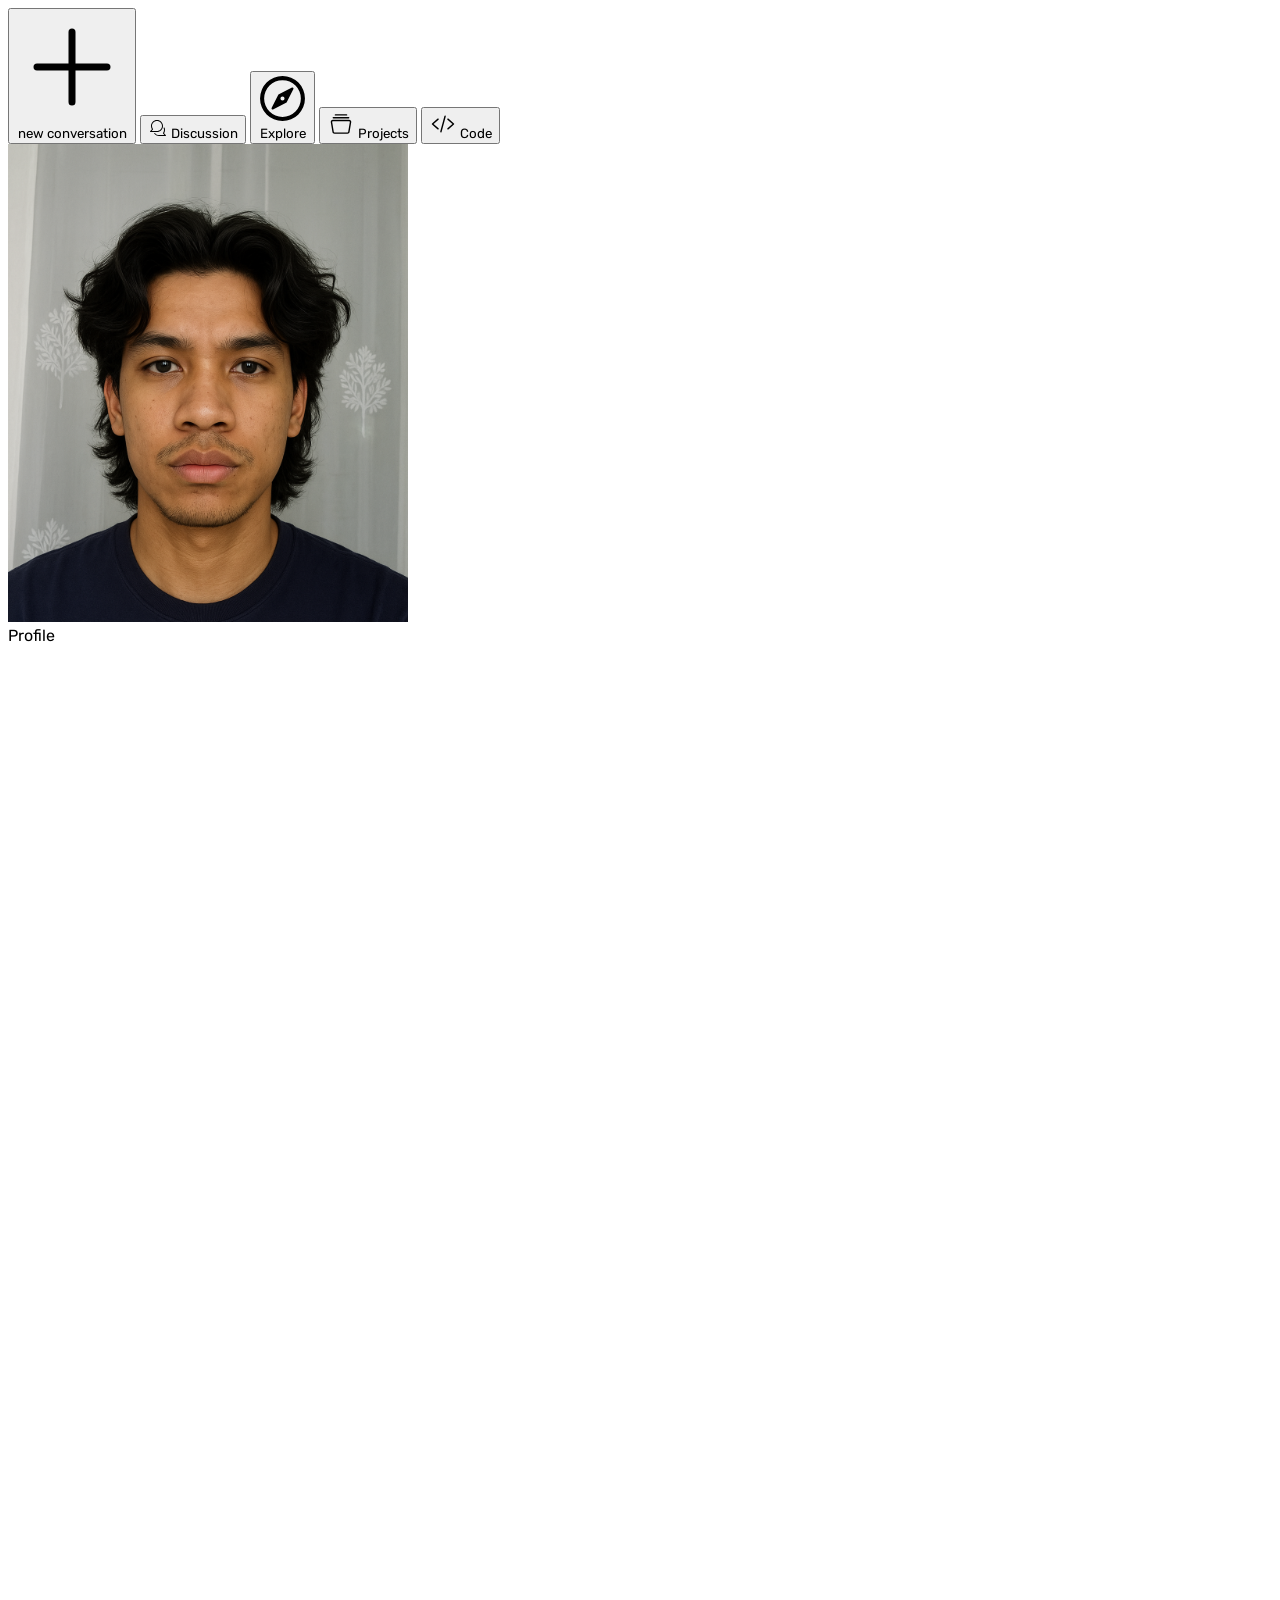
==== commit c0df1b66: "last end the end  commit" ====
--- a/index.html
+++ b/index.html
@@ -2,8 +2,8 @@
 <html lang="en">
 <head>
     <meta charset="UTF-8">
-    <meta name="viewport" content="width=device-width, initial-scale=1.0">
-    <title>Apexity</title>
+    <meta name="viewport" content="width=device-width, initial-scale=1.0, viewport-fit=cover, interactive-widget=resizes-content">
+    <title>Apexity </title>
     <link rel="stylesheet" href="style.css">
     <link rel="shortcut icon" href="img/logotrans.png" type="image/x-icon">
     <script defer src="https://cdn.jsdelivr.net/npm/@tailwindcss/browser@4"></script>
--- a/style.css
+++ b/style.css
@@ -6,7 +6,29 @@
   box-sizing: border-box;
   font-family: "Rubik", sans-serif;
 }
-        
+
+html, body,
+  .page-content-1,
+  #content, #skeleton {
+    overflow: hidden;
+    overflow: clip;            /* clip = aucun scroll possible, même par iOS */
+}
+   
+body {
+    position: fixed;
+    left: 0;
+    width: 100%;
+    top: var(--app-top, 0px);
+    height: var(--app-h, 100dvh);
+}
+.h-screen,
+  body > .flex {
+    height: var(--app-h, 100dvh);
+}
+body.keyboard-open .page-content-1 > div:last-child { display: none; }  /* mini footer */
+body.keyboard-open #content .max-w-4xl,
+body.keyboard-open #skeleton .max-w-4xl { display: none; }              /* welcome text */
+body.keyboard-open .area-input { margin-bottom: .5rem; }
 .gradient-bg {
     background: linear-gradient(135deg, #c7d2fe 0%, #ddd6fe 30%, #F7F8FF 40%, #667eea 100%);
 }
@@ -42,7 +64,7 @@
 .card-hover:hover {
     transform: translateY(-2px);
     box-shadow: 0 10px 25px rgba(0, 0, 0, 0.1);
-    ;
+
 }
 
 .robot-img {
@@ -163,6 +185,36 @@
 .action-btn {
     transition: all 0.2s ease;
 }
+
+  #content:not(.hidden),
+  #skeleton:not(.hidden) {
+    display: flex;
+    flex-direction: column;
+    padding: 0 0 .25rem;       /* plus de 9rem */
+  }
+
+  /* le welcome text prend l'espace libre et se centre dedans */
+  #content .max-w-4xl,
+  #skeleton .max-w-4xl {
+    flex: 1 1 auto;
+    display: flex;
+    flex-direction: column;
+    justify-content: center;
+    align-items: center;
+    margin: 0;
+    padding: 0 1rem;
+  }
+
+  /* l'input n'est plus en absolute : il est dans le flux, en bas */
+  .area-input {
+    position: relative;
+    bottom: auto;
+    left: auto;
+    transform: none;
+    flex: 0 0 auto;
+    width: calc(100% - 1.5rem);
+    margin: 0 auto;
+  }
 
 /* PAGE TRANSITION */
 .page-hidden {
@@ -966,30 +1018,252 @@
 
 
 /* Responsive adjustments */ 
-@media (max-width: 1536px) {
-    .robot-chat {
-        display: none;
-    }
-}
-    @media (max-width: 1280px) {
-    .action-btns {
-        display: none;
-    }
-
-}
-@media (max-width: 768px) {
-    .robot-chat, .card-hover {
-        display: none;
-    }
-    .area-input{
-        bottom: 30%;
-
-    }
-}
-    @media (max-width: 640px) {
-
-    .area-input{
-        bottom: 20%;
-
-    }
+/* ============================================================
+   RESPONSIVE MOBILE  (iPhone / Samsung)
+   ============================================================ */
+
+/* garde ces deux-là tels quels */
+@media (max-width: 1536px) { .robot-chat { display: none; } }
+@media (max-width: 1280px) { .action-btns { display: none; } }
+
+/* ============================================================
+   WELCOME TEXT CENTRÉ : écrans larges (≥ 768px)
+   ============================================================ */
+@media (min-width: 768px) {
+
+  /* :not(.hidden) pour ne pas casser ton JS qui affiche/cache #content et #skeleton */
+  #content:not(.hidden),
+  #skeleton:not(.hidden) {
+    display: flex;
+    flex-direction: column;
+    justify-content: center;     /* centre à la verticale */
+    align-items: center;         /* centre à l'horizontale */
+    padding-top: 2rem;
+    padding-bottom: 2rem;       /* place pour l'input + bannière Pro Plan (en absolute) */
+  }
+
+  /* le bloc "Hi Apexity, Ready to Achieve Great Things?" */
+  #content .max-w-4xl,
+  #skeleton .max-w-4xl {
+    width: 100%;
+    max-width: 56rem;
+    margin: 0 auto 2rem;
+    text-align: center;
+    align-items: center;
+  }
+
+  /* la ligne "Hi Apexity, Ready to" (était en justify-start) */
+  #content .max-w-4xl > div:first-child {
+    justify-content: center;
+  }
+
+  /* les feature cards gardent leur largeur et restent centrées dessous */
+  #content > .grid,
+  #skeleton > .grid {
+    width: 100%;
+    margin-bottom: 0;
+  }
+}
+
+@media (max-width: 767px) {
+
+  /* ---------- BASE : hauteur réelle sur iPhone (barre Safari) ---------- */
+  html, body { height: 100%; }
+  body { height: 100dvh; }
+  .h-screen { height: 100vh; height: 100dvh; }
+  .robot-chat, .card-hover { display: none; }
+
+  /* pas de tooltips sur écran tactile */
+  .invisible.pointer-events-none { display: none; }
+
+  /* ---------- MENU MOBILE (sidebar) ---------- */
+  .mobile-sidebar { width: min(85vw, 19rem); }
+  .mobile-sidebar .font-medium { font-size: .9rem; }
+
+  /* ---------- PAGE 1 : CHAT ---------- */
+  /* header */
+  .page-content-1 > div:first-child { padding: .75rem 1rem; }
+  .page-content-1 > div:first-child .text-sm { font-size: .8rem; }
+  #link3 { padding: .4rem .8rem; font-size: .7rem; }
+
+  /* zone principale : on laisse le footer visible */
+  #content, #skeleton {
+    height: auto;
+    flex: 1 1 auto;
+    min-height: 0;
+    padding: .5rem 1rem 0;
+  }
+
+  /* welcome text réduit */
+  #content h1,
+  #content .text-4xl { font-size: 1.6rem; line-height: 1.2; }
+  #content .text-4xl svg { width: 1.8rem; height: 1.8rem; }
+  #content .max-w-4xl { margin-bottom: .5rem; gap: .25rem; }
+  #skeleton .skeleton.h-12 { height: 1.8rem; }
+
+    #content:not(.hidden),
+  #skeleton:not(.hidden) {
+    display: flex;
+    flex-direction: column;
+    justify-content: center;   /* centre à la verticale */
+    align-items: center;       /* centre à l'horizontale */
+    text-align: center;
+    padding: 0 1rem 9rem;      /* 9rem en bas = hauteur de l'input + bannière Pro Plan */
+  }
+
+  #content .max-w-4xl,
+  #skeleton .max-w-4xl {
+    margin: 0;
+    align-items: center;
+  }
+
+  /* la ligne "Hi Apexity, Ready to" centrée aussi */
+  #content .max-w-4xl > div {
+    justify-content: center;
+  }
+
+  /* bloc input + bannière Pro Plan */
+  .area-input {
+    bottom: .5rem;
+    width: calc(100% - 1.5rem);
+    padding-top: .25rem;
+    padding-left: .35rem;
+    padding-right: .35rem;
+    border-radius: 1.5rem;
+  }
+  .area-input > div:first-child {          /* bannière "Unlock more with Pro Plan" */
+    padding: .35rem .6rem;
+    font-size: .68rem;
+  }
+  .area-input > div:first-child svg { width: .8rem; height: .8rem; }
+  .area-input > div:first-child .text-xs,
+  .area-input > div:first-child .text-sm { font-size: .68rem; }
+
+   .area-input textarea,
+  #mainTextarea {
+    font-size: 16px;            /* le texte tapé reste à 16px (sinon iOS zoome au focus) */
+  }
+
+  #mainTextarea::placeholder {
+    font-size: .85rem;          /* placeholder réduit */
+  }
+
+  .area-input > div.bg-white {
+    padding: .5rem .6rem;
+    margin-bottom: .4rem;
+    border-radius: 1.1rem;
+  }
+  .area-input > div.bg-white > div:first-child { margin-bottom: 0; }
+  .area-input textarea { font-size: 16px; }   /* 16px = pas de zoom auto iOS */
+  #voiceBtn { padding: .5rem; }
+  #sendBtn { width: 2.2rem; height: 2.2rem; }
+  #sendBtn svg { width: 1.2rem; height: 1.2rem; }
+
+  /* menus déroulants du input */
+  .dropdown-more, .dropdown-menu { width: min(18rem, calc(100vw - 2rem)); }
+  .dropdown-more .group > div.absolute {   /* sous-menu "Add to project" */
+    left: auto; right: 0; top: auto; bottom: 100%;
+    margin: 0 0 .5rem 0; width: 14rem;
+  }
+
+  /* mini footer "Apexity is an AI..." */
+  .page-content-1 > div:last-child {
+    padding: .25rem .5rem max(.25rem, env(safe-area-inset-bottom));
+  }
+  .page-content-1 > div:last-child span { font-size: .65rem; text-align: center; }
+
+  /* ---------- PAGE 2 : EXPLORE ---------- */
+  #page-content-2 { overflow-x: hidden; }
+  #page-content-2 .px-32,
+  #page-content-2 .px-14 { padding-left: 1rem; padding-right: 1rem; }
+  #page-content-2 .p-16 { padding: 1.5rem; }
+  #page-content-2 section.py-20 { padding-top: 2.5rem; padding-bottom: 2.5rem; }
+  #page-content-2 section.py-14 { padding-top: 2rem; padding-bottom: 2rem; }
+  #page-content-2 section.py-20 > .max-w-7xl { padding: 0 1rem; }
+
+  /* hero */
+  #page-content-2 main { padding: 0 1rem; }
+  #page-content-2 main > .grid { grid-template-columns: 1fr; gap: 2rem; }
+  #page-content-2 header { flex-direction: column; align-items: flex-start; gap: .75rem; padding: 0 0 .5rem; }
+  #page-content-2 nav { flex-wrap: wrap; }
+  #page-content-2 nav > div { padding: .35rem .7rem; font-size: .75rem; }
+  #page-content-2 nav svg { width: 1rem; height: 1rem; }
+  #page-content-2 h1.text-7xl { font-size: 2.4rem; margin-bottom: 1rem; }
+  #page-content-2 .text-lg { font-size: 1rem; }
+  #page-content-2 .mt-12 { margin-top: 1.25rem; }
+  #page-content-2 .mb-10 { margin-bottom: 1.25rem; }
+  .btn-one, .btn-second { padding: 12px 20px; font-size: 14px; }
+  .progress-bar-container { width: 100%; }
+
+  .hero-bg { height: 440px; }
+  .chatbox-container {
+    width: calc(100% - 1.5rem);
+    right: .75rem;
+    padding: .5rem;
+    max-height: 90%;
+  }
+  .message-bubble { max-width: 80%; font-size: .8rem; padding: 8px 12px; }
+  .unlock-badge { padding: 8px 12px; bottom: 36px; }
+  .nav-dots { right: 16px; bottom: 16px; }
+
+  /* "Build with Apexity AI" */
+  #page-content-2 .text-3xl { font-size: 1.5rem; }
+
+  /* logos partenaires */
+  #page-content-2 .grid-cols-5 { grid-template-columns: repeat(2, 1fr); gap: .5rem; }
+  #page-content-2 .grid-cols-5 > div { padding: .75rem; min-height: 64px; }
+  #page-content-2 .grid-cols-5 svg { width: auto; max-width: 70%; height: 36px; }
+
+  /* sections sombres */
+  #page-content-2 .text-5xl { font-size: 1.7rem; }
+  #page-content-2 .text-4xl { font-size: 1.4rem; }
+  #page-content-2 .ml-22 { display: none; }          /* flèche décorative */
+  #page-content-2 .min-h-52 { min-height: 9rem; }
+  #page-content-2 .chat-bubble .max-w-md { max-width: 100%; }
+
+  /* carousel */
+  .carousel-slide { width: calc(100% - 2rem); margin-right: 1rem; min-height: 420px; }
+  .carousel-slide .p-12 { padding: 1.5rem; }
+  .carousel-slide .w-1\/2 { width: 100%; }
+  .carousel-slide h2 { font-size: 1.4rem; margin-bottom: .75rem; }
+  .carousel-slide p { font-size: .9rem; margin-bottom: 1rem; }
+  .carousel-slide .flex.gap-4 { flex-wrap: wrap; gap: .5rem; }
+  .carousel-slide button { padding: .6rem 1rem; font-size: .8rem; }
+
+  /* testimonials */
+  .testimonials-header { flex-direction: column; align-items: flex-start; gap: 1rem; margin-bottom: 1.5rem; }
+  .testimonials-slide .p-12 { padding: 1rem; }
+  .testimonials-slide .flex.items-start { flex-direction: column; gap: 1rem; }
+  .testimonials-slide .min-w-\[100px\] { min-width: 0; width: 100%; }
+  .testimonials-slide img { width: 100%; height: 240px; object-fit: cover; }
+  .testimonials-slide .w-96 { width: 100%; font-size: 1.05rem; margin-bottom: 1rem; }
+  #testimonialsTrack ~ .absolute { right: .75rem; bottom: .75rem; }
+
+  /* footer */
+  footer { padding: 2.5rem 1rem; }
+
+  /* ---------- PAGE 3 : PRICING ---------- */
+  #page-content-3 { overflow-y: auto; overflow-x: hidden; }
+  #page-content-3 > .max-w-7xl { flex-shrink: 0; width: 100%; padding: 4.5rem 1rem 2rem; }
+  #button-return { width: 2.8rem; height: 2.8rem; }
+  #page-content-3 > .absolute { top: 1rem; left: 1rem; }
+  #page-content-3 .text-4xl { font-size: 1.7rem; }
+  .pricing-btn { padding: .55rem 1rem; font-size: .75rem; }
+  .pricing-container { min-height: 0; }
+  .pricing-cards { position: relative; }          /* sinon les cartes se superposent */
+  .card-abonment-hover { height: auto; }
+  .card-abonment-hover:hover { transform: none !important; }
+  #page-content-3 .text-4xl.font-bold { font-size: 2rem; }
+}
+
+/* ---------- très petits écrans (≤ 380px : iPhone 11 Pro, SE, petits Samsung) ---------- */
+@media (max-width: 380px) {
+  #content h1,
+  #content .text-4xl { font-size: 1.4rem; }
+  .area-input > div:first-child,
+  .area-input > div:first-child .text-xs,
+  .area-input > div:first-child .text-sm { font-size: .62rem; }
+  #page-content-2 h1.text-7xl { font-size: 2rem; }
+  .hero-bg { height: 400px; }
+  .page-content-1 > div:last-child span { font-size: .6rem; }
 }
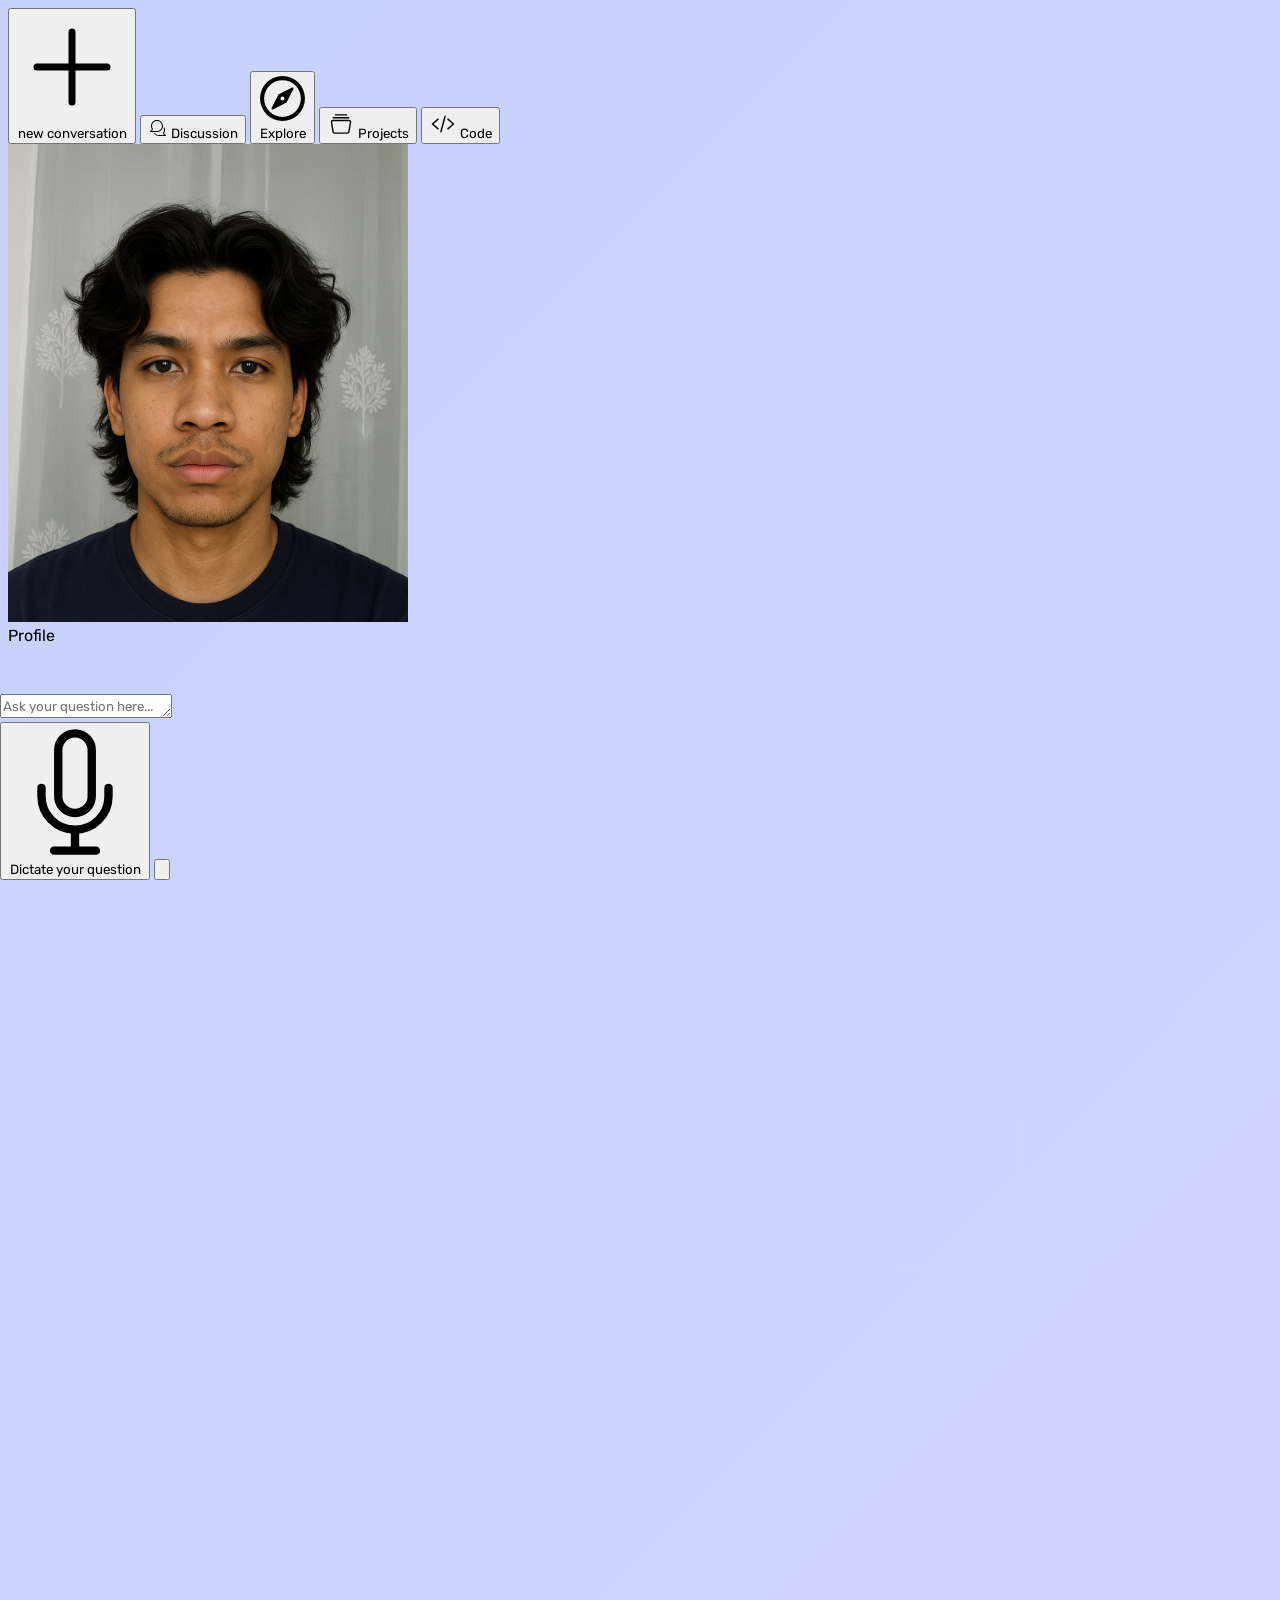
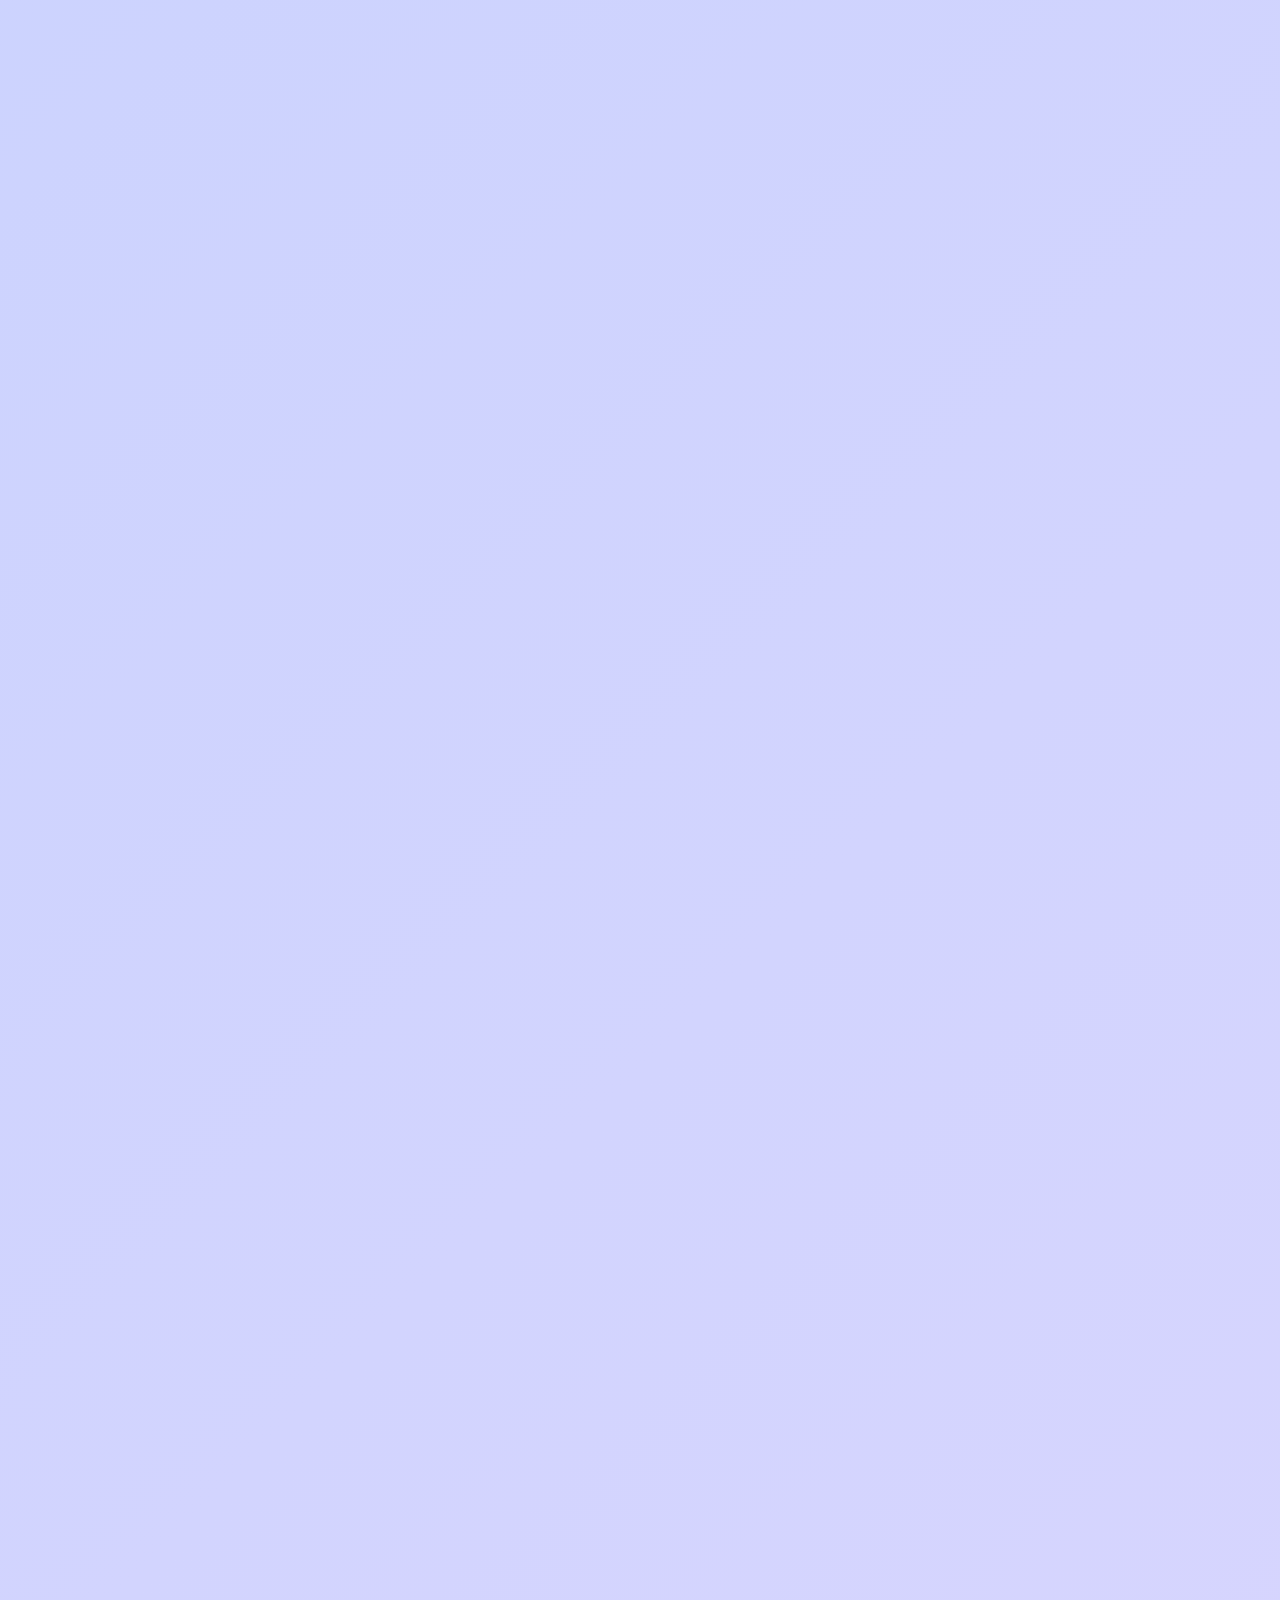
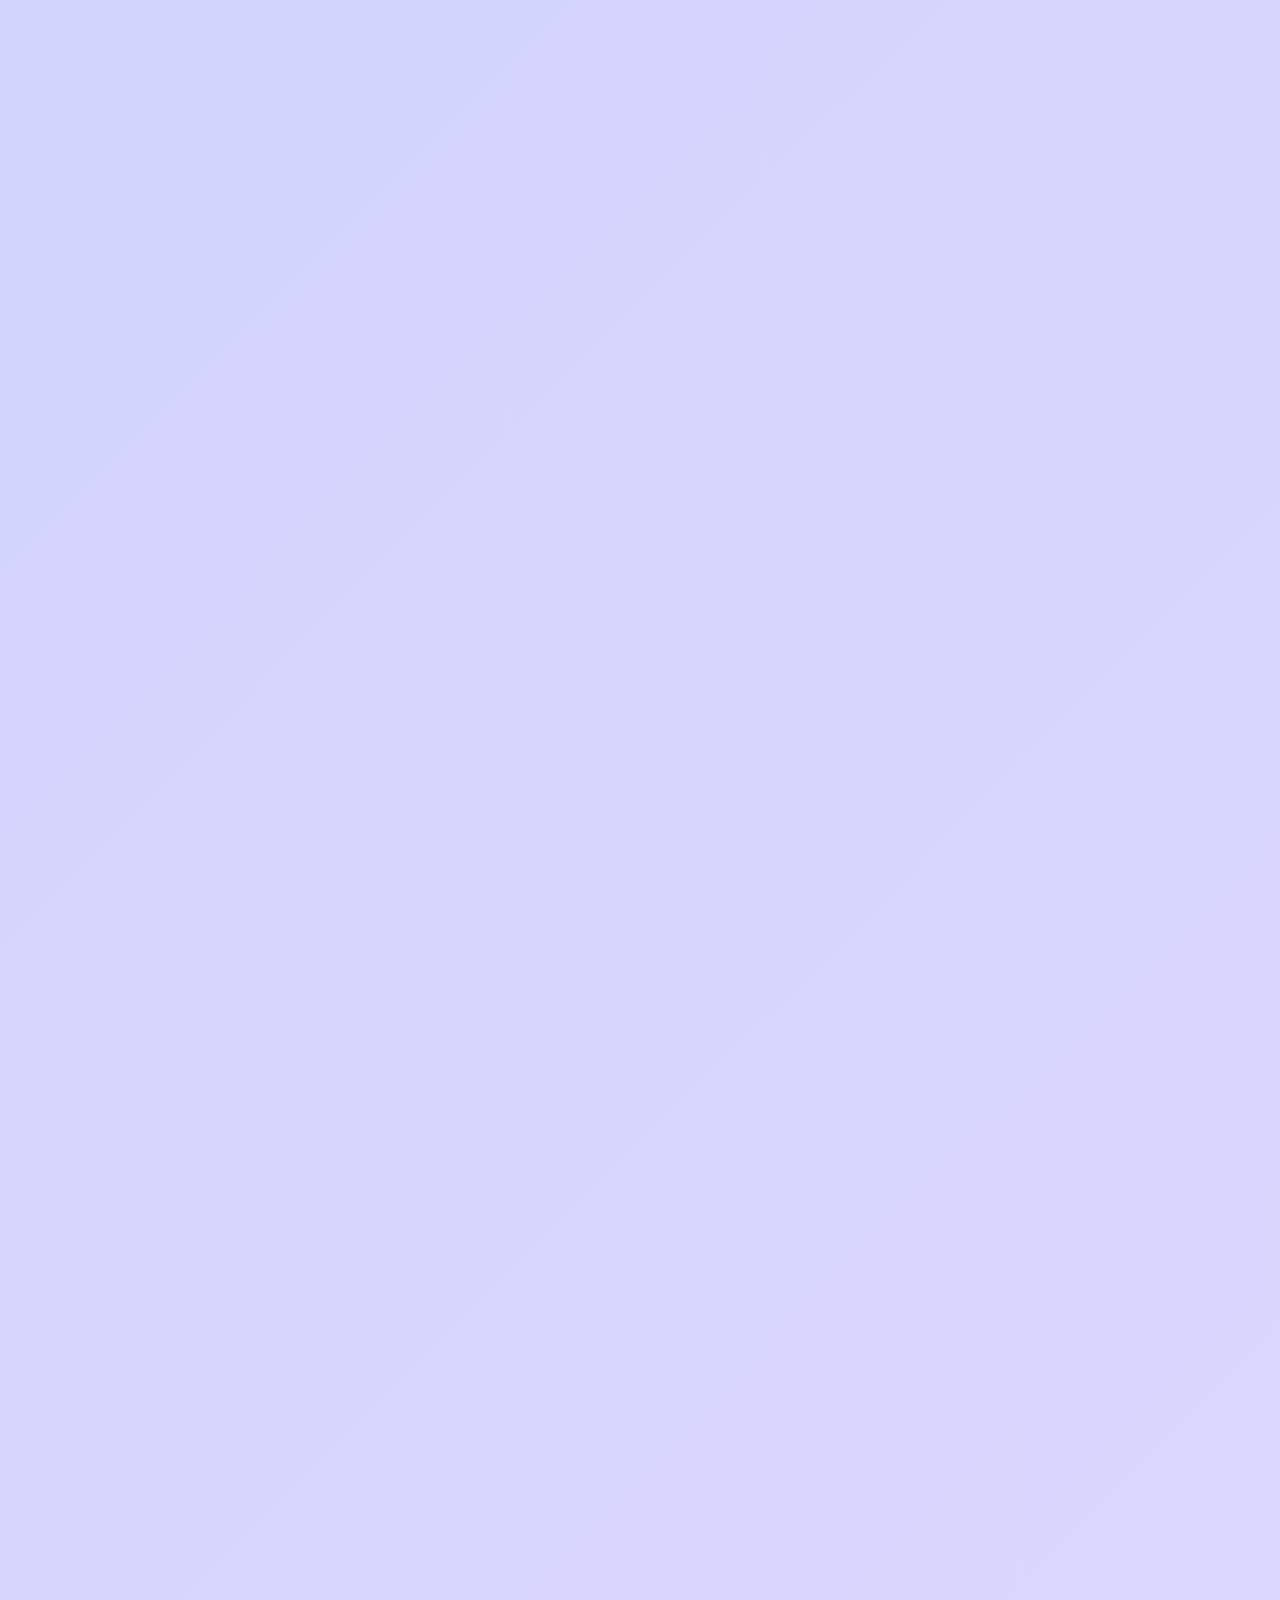
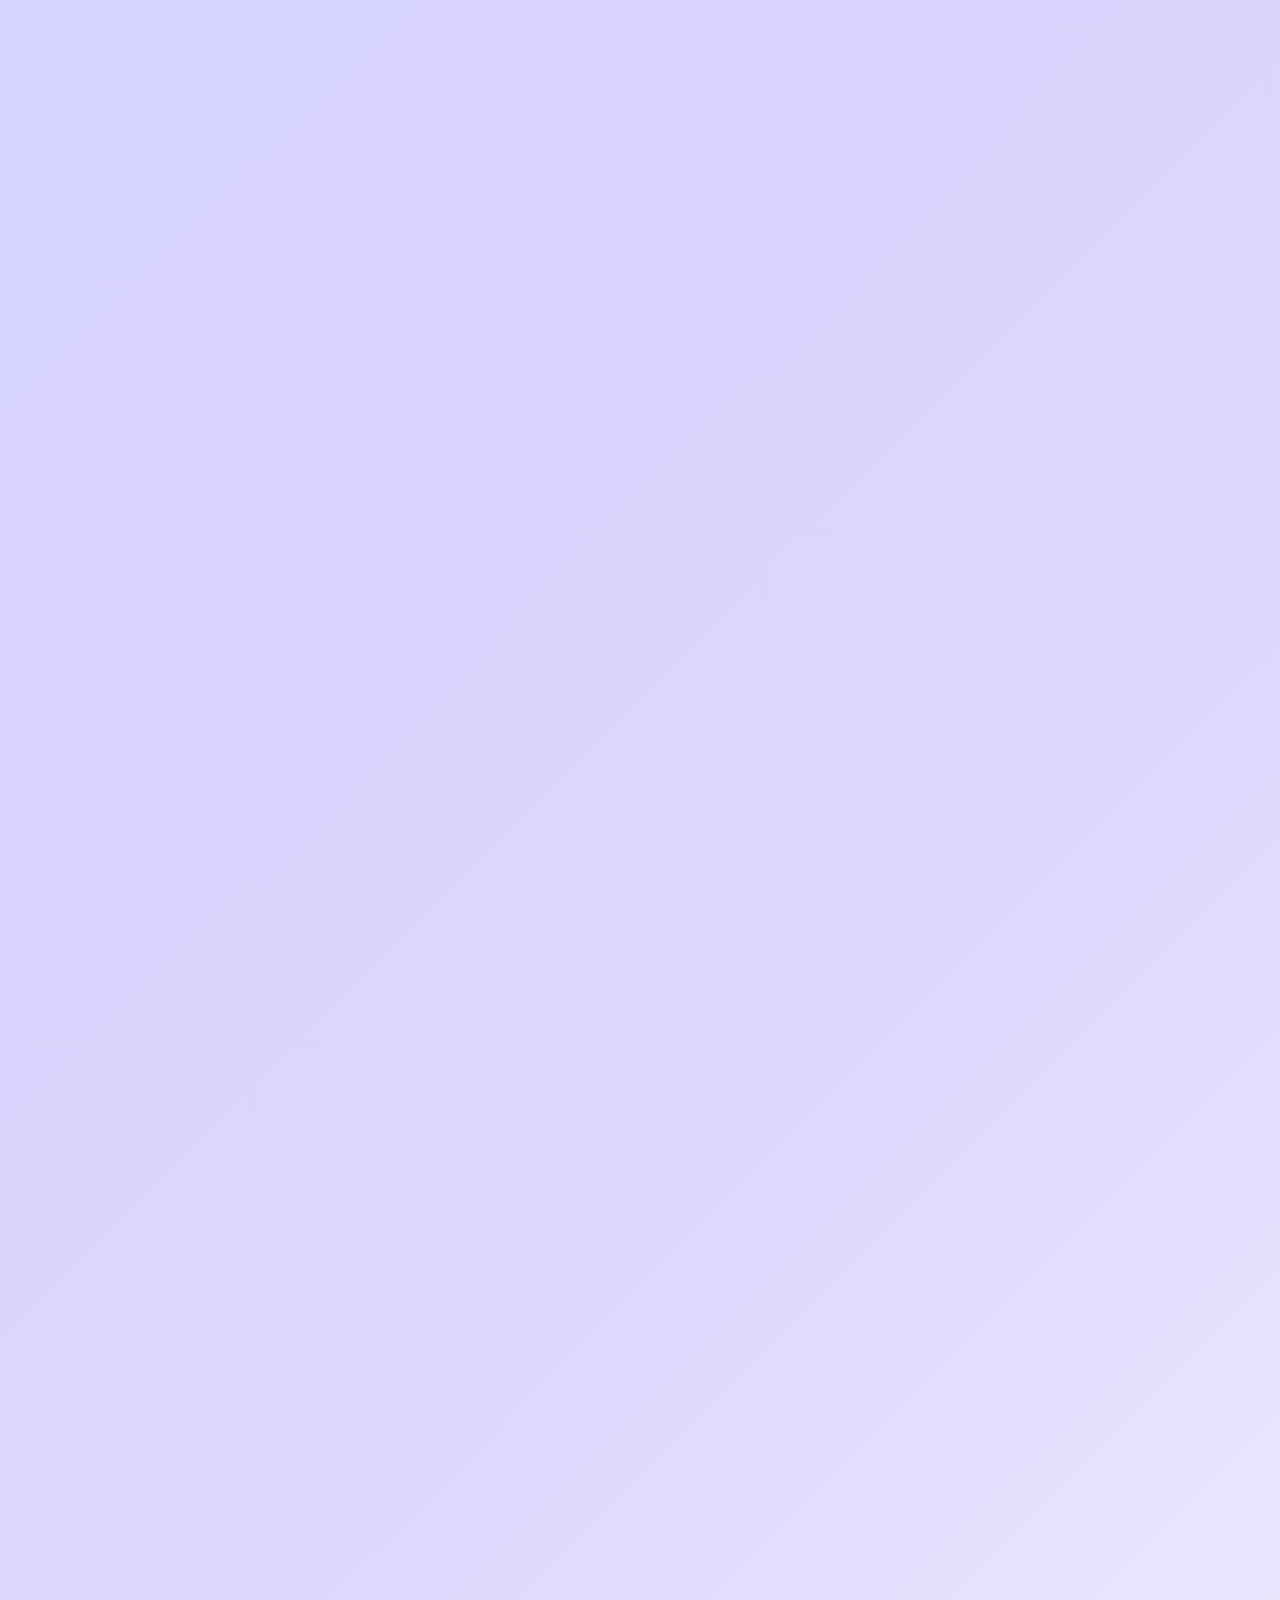
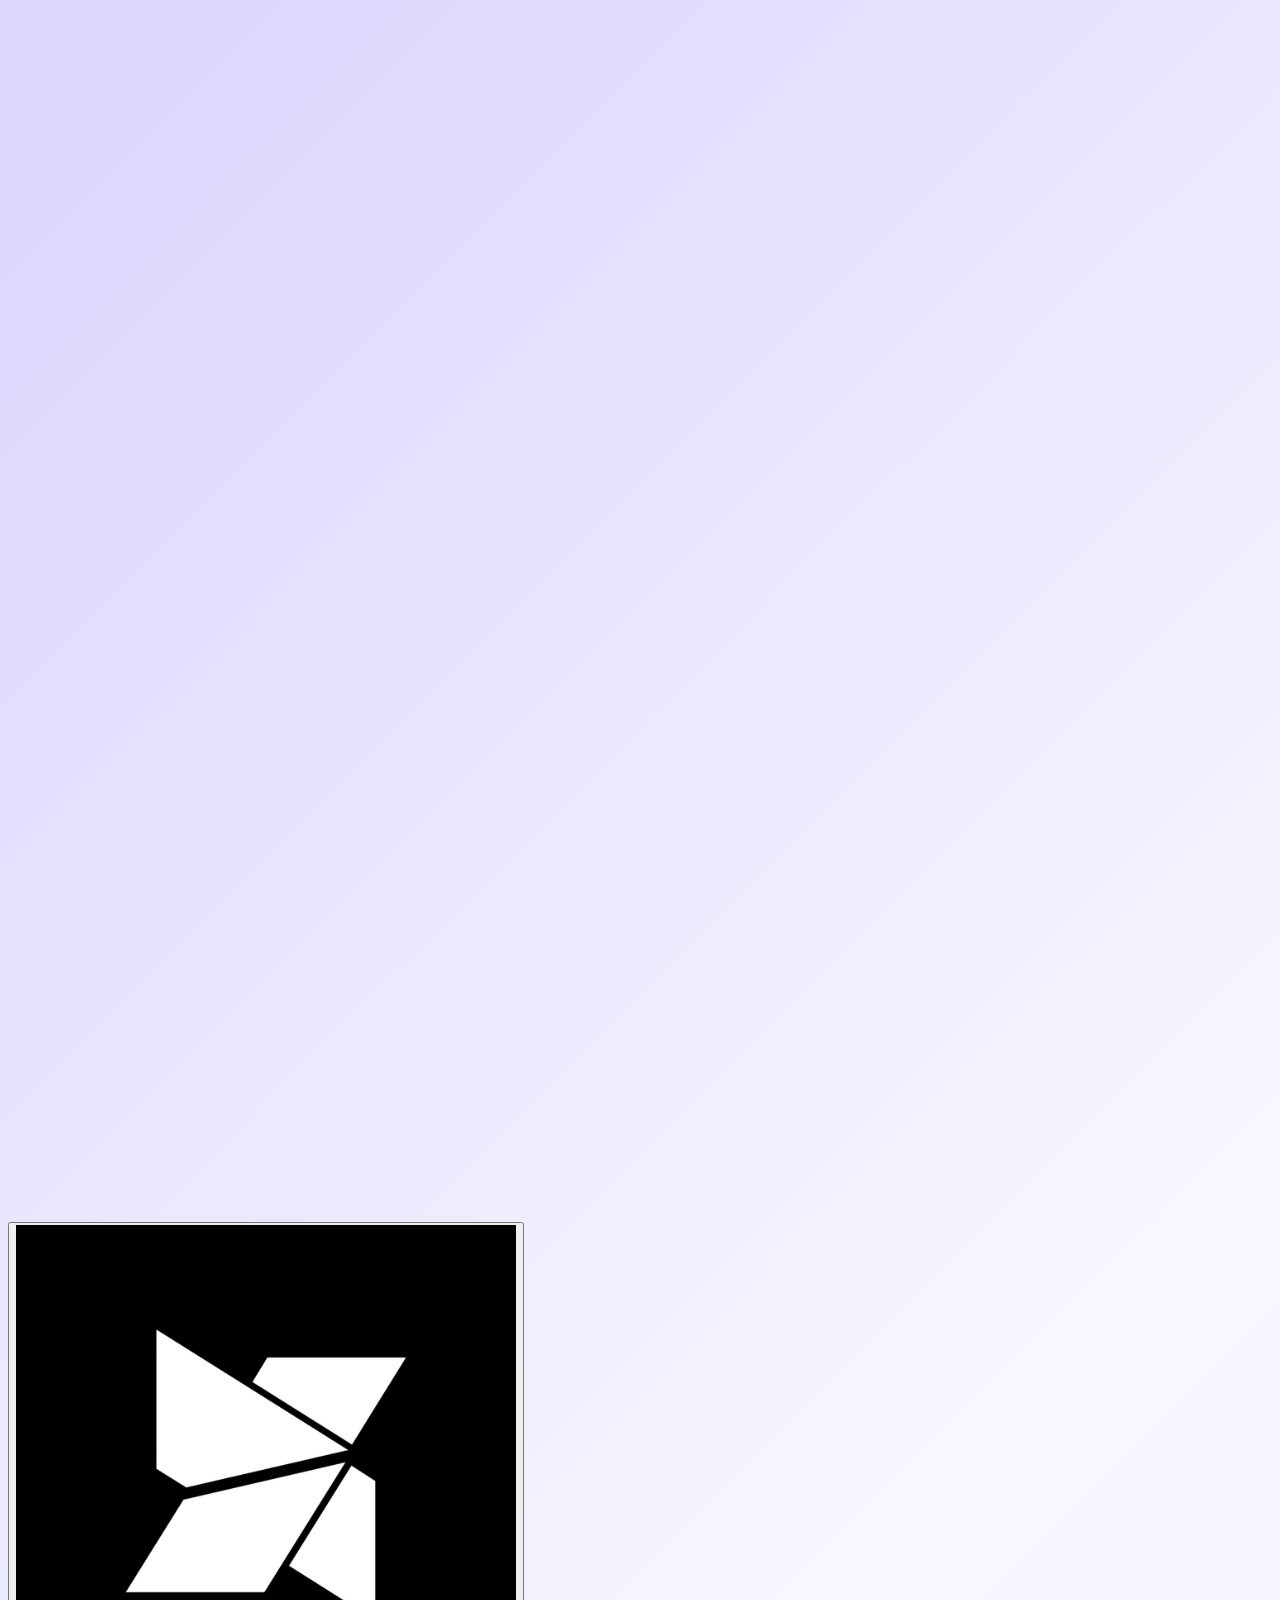
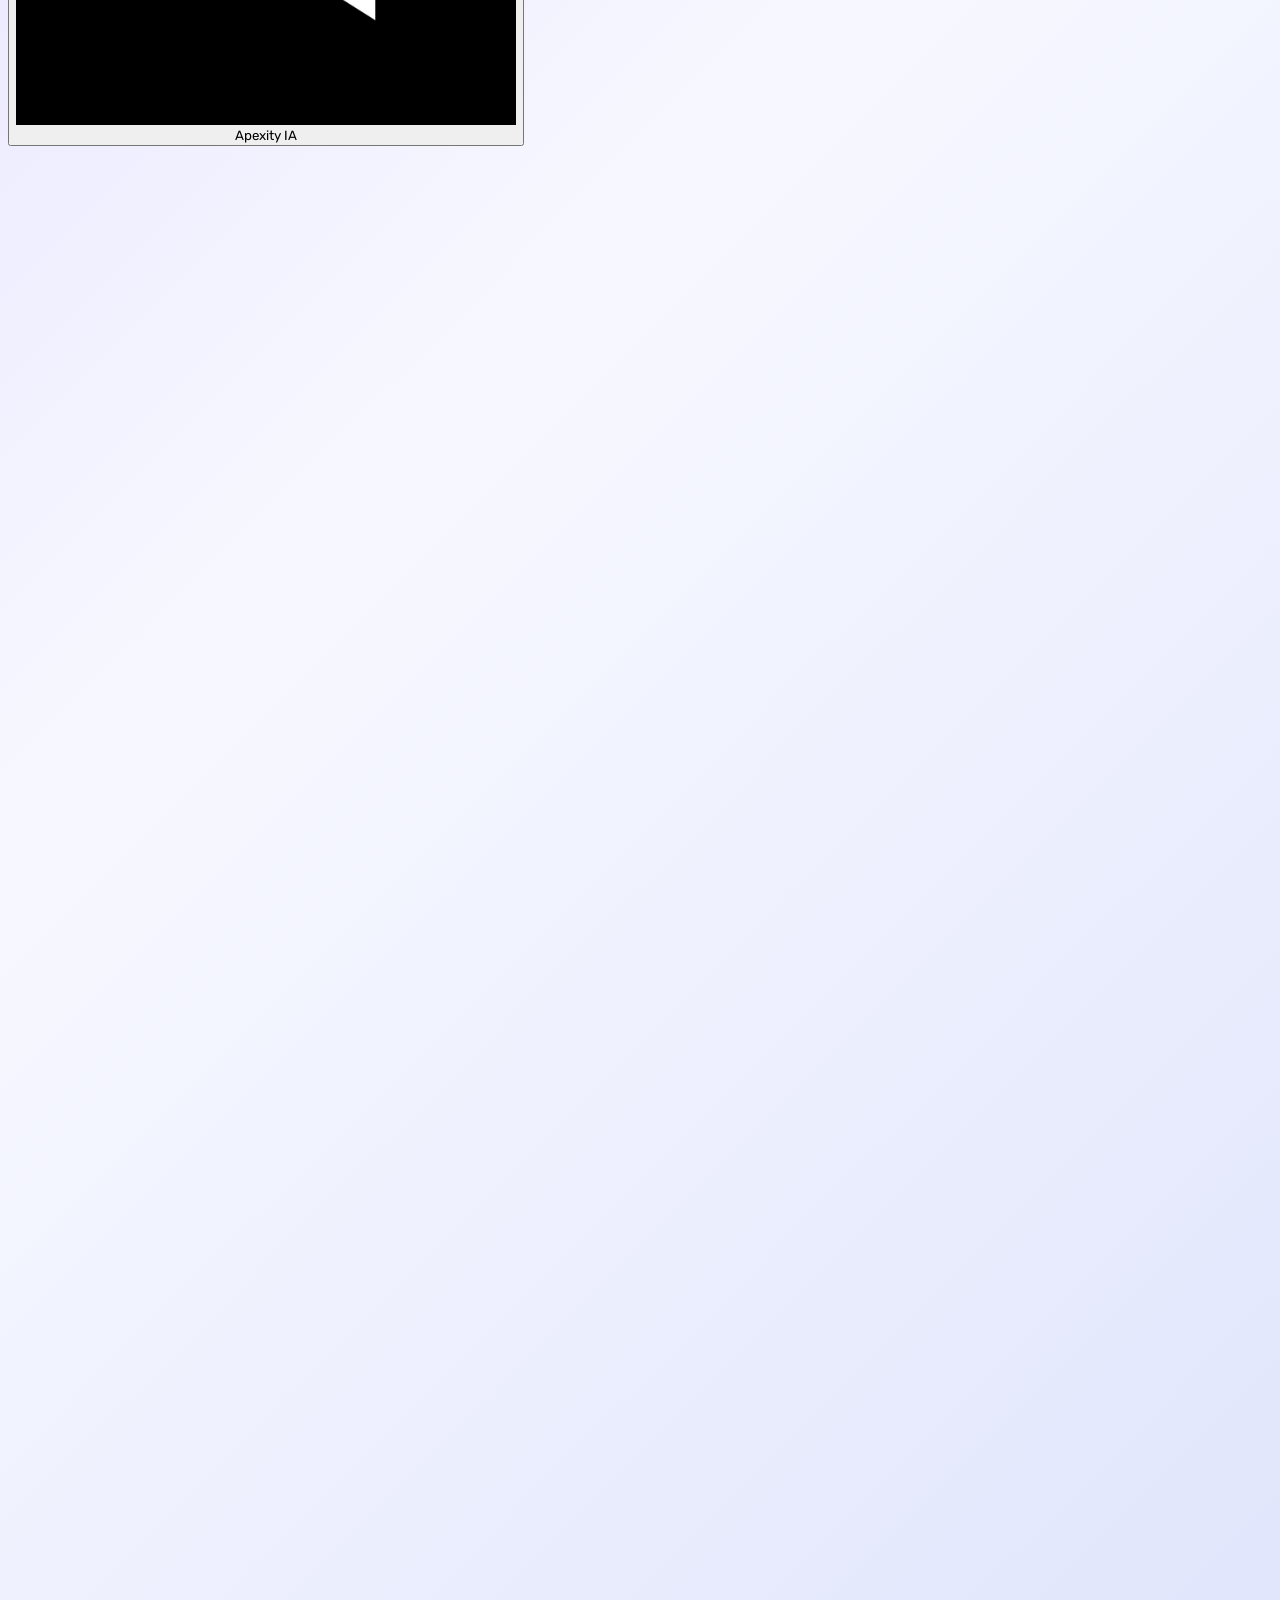
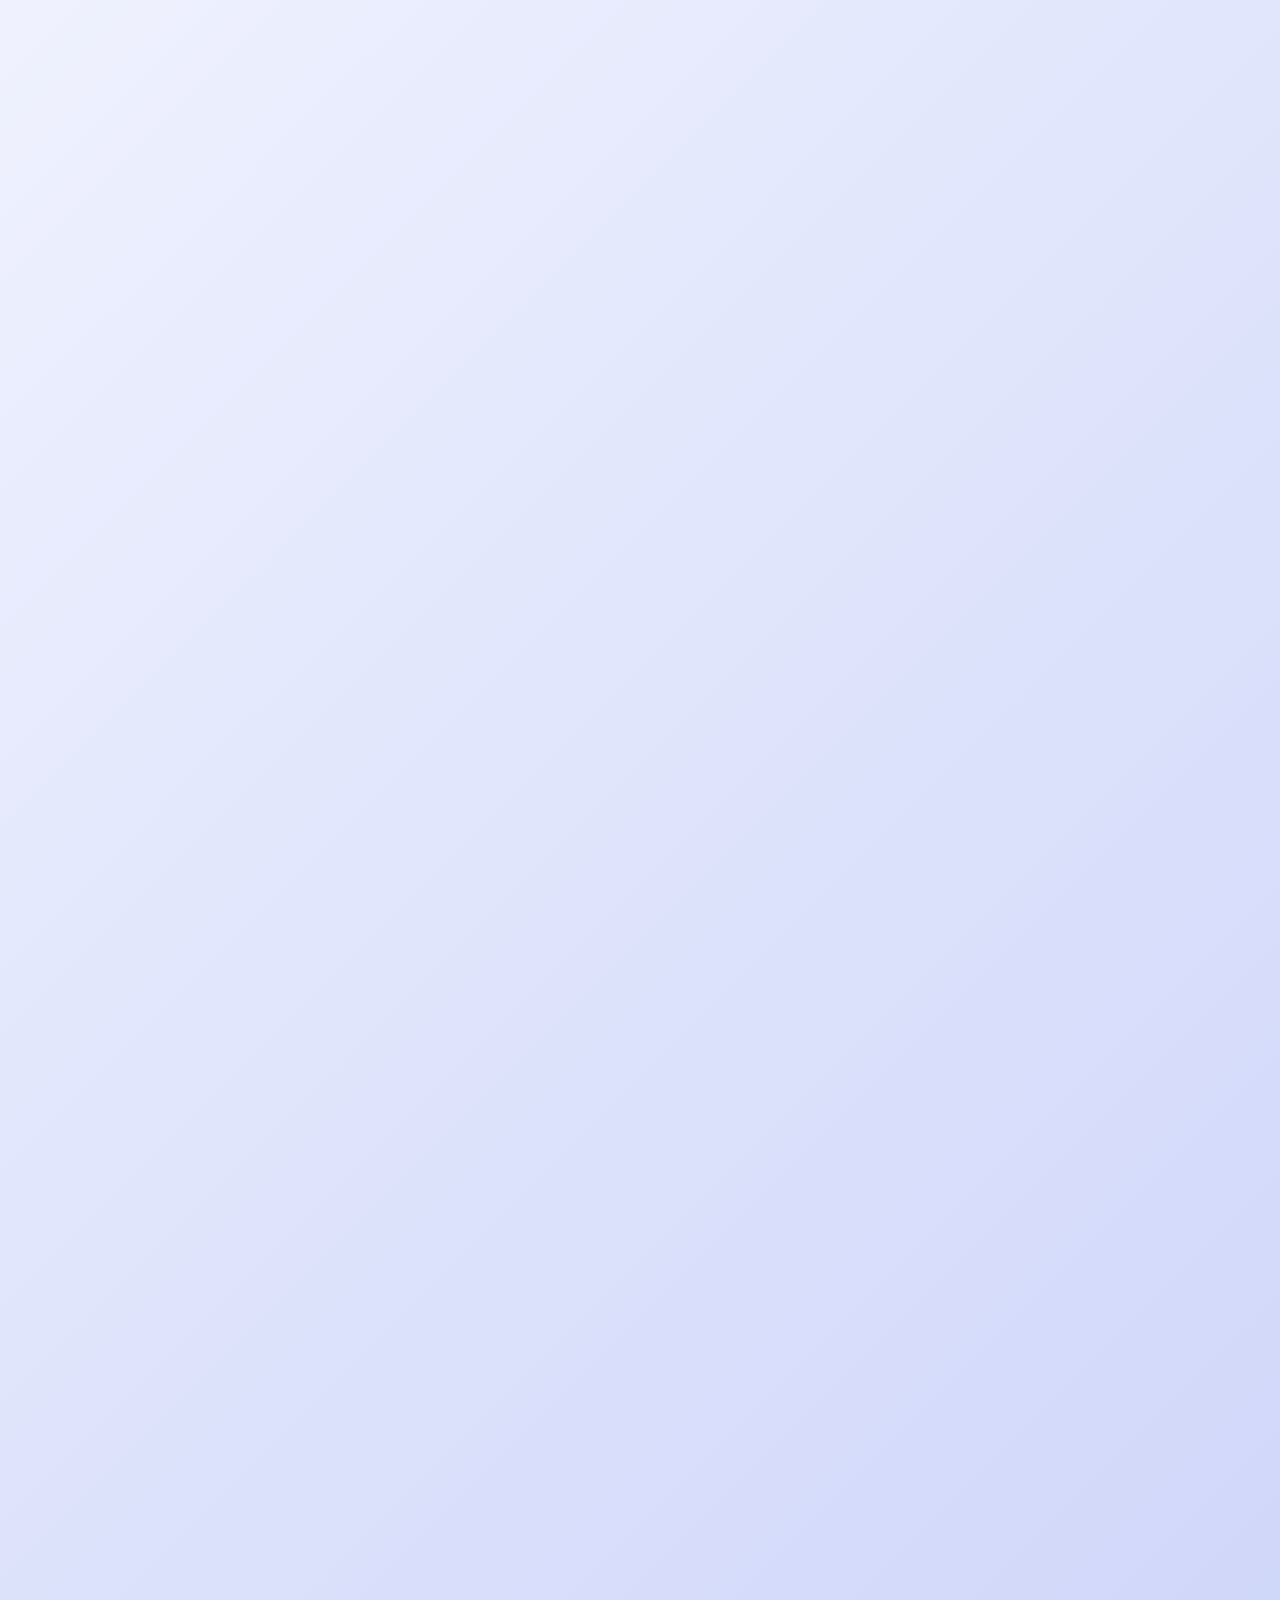
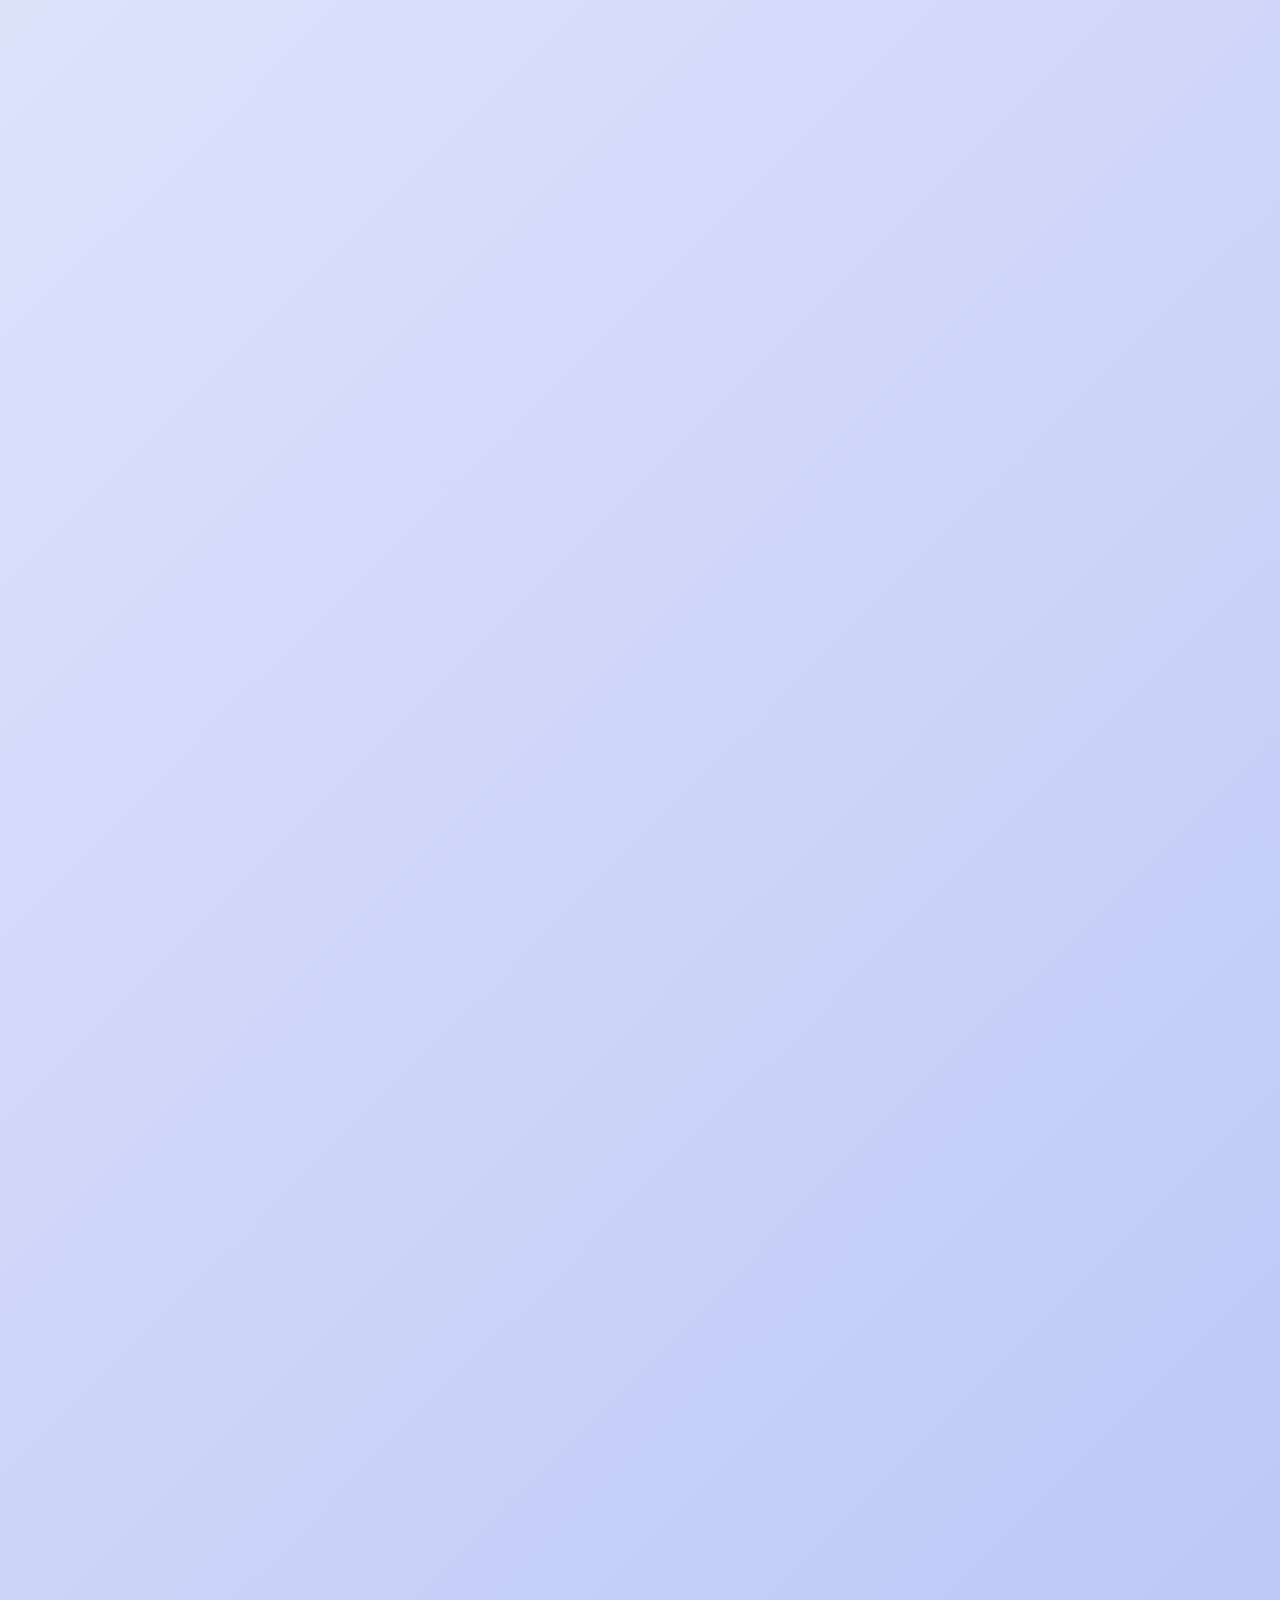
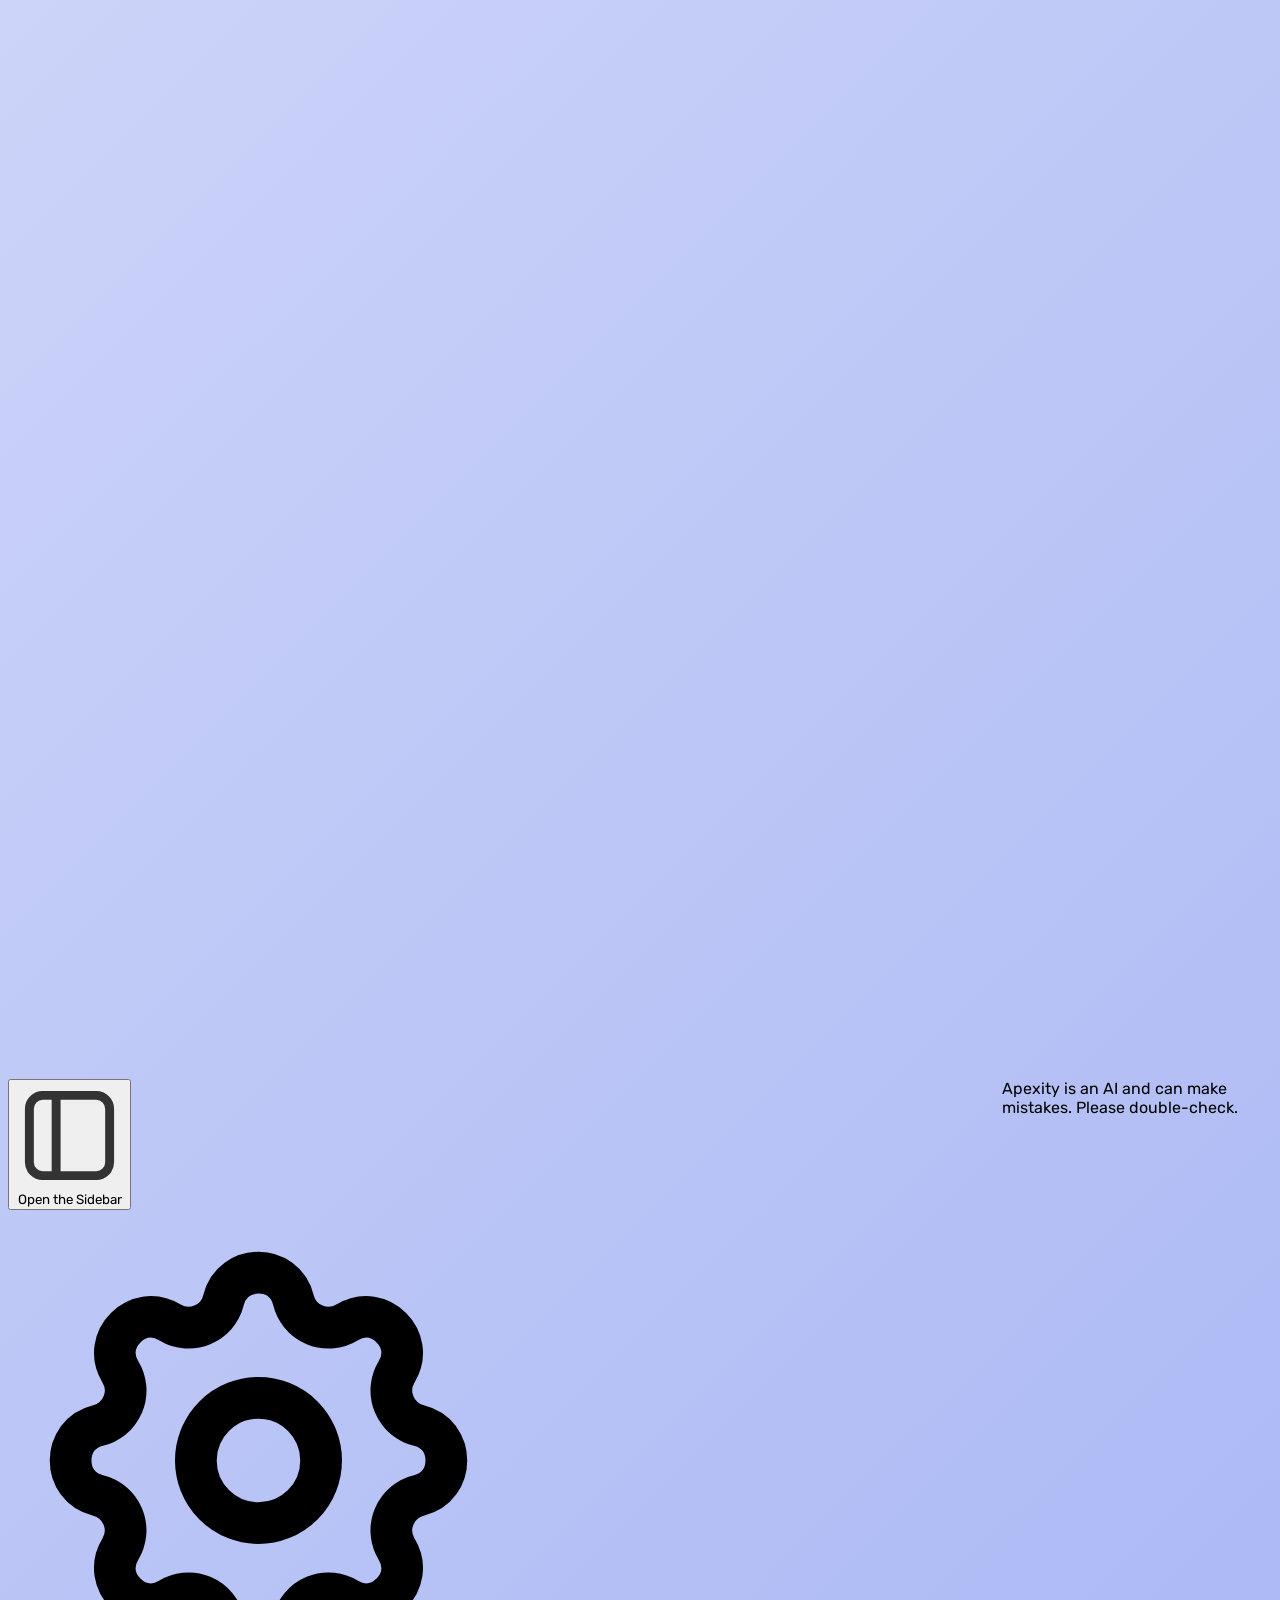
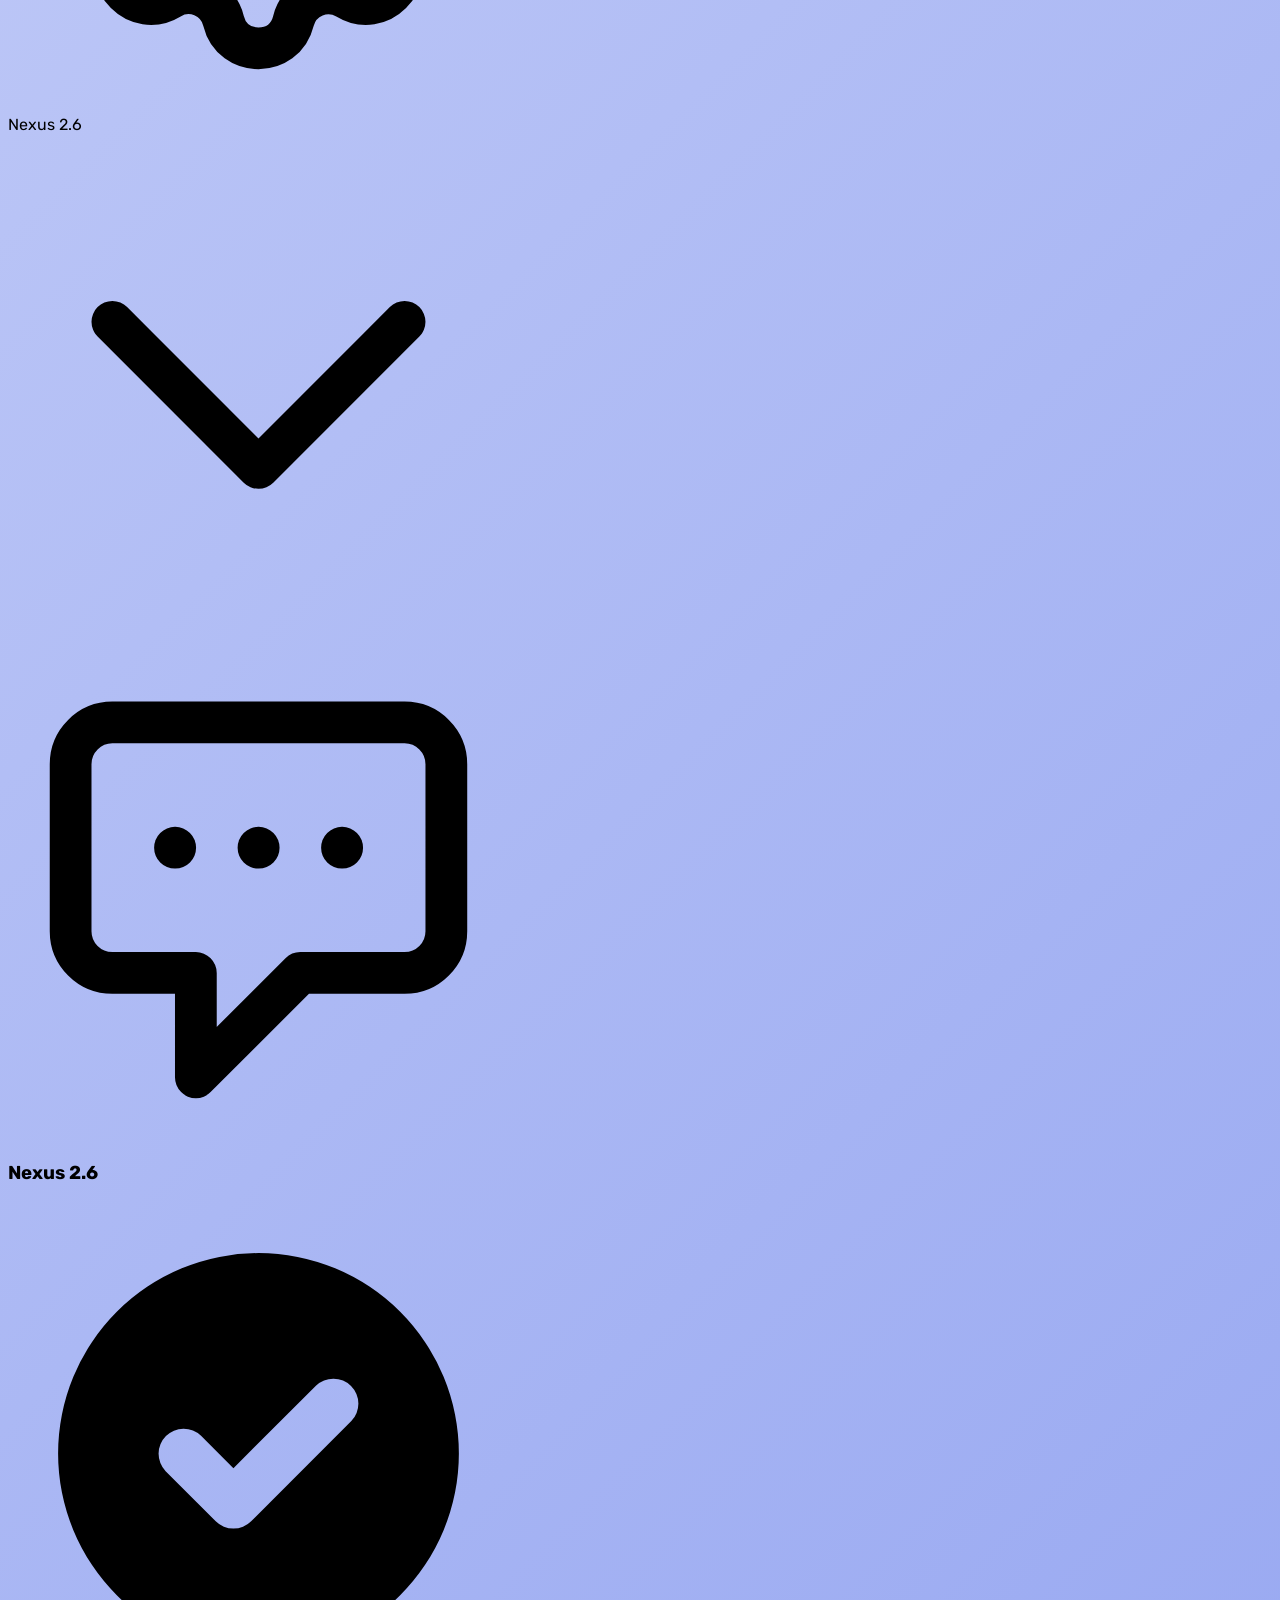
==== commit b2bd9689: "the last of the end  commit" ====
--- a/index.html
+++ b/index.html
@@ -552,7 +552,7 @@
                                             
                                             <svg fill="#667eea" class="w-6 h-6" viewBox="0 0 32 32" version="1.1" xmlns="http://www.w3.org/2000/svg"><g id="SVGRepo_bgCarrier" stroke-width="0"></g><g id="SVGRepo_tracerCarrier" stroke-linecap="round" stroke-linejoin="round"></g><g id="SVGRepo_iconCarrier"> <path d="M30.964 21.759v-8.067l0.503-0.265c0.327-0.17 0.533-0.507 0.537-0.876s-0.195-0.709-0.518-0.886l-15.045-8.050c-0.301-0.165-0.665-0.164-0.968 0.003l-14.963 8.060c-0.319 0.178-0.515 0.514-0.513 0.88s0.203 0.7 0.525 0.874l6.574 3.499c-0.082 0.145-0.133 0.311-0.133 0.49v8.462c0 0.285 0.122 0.558 0.335 0.747 0.217 0.192 2.295 1.878 8.648 1.878 6.331 0 8.465-1.593 8.688-1.774 0.233-0.189 0.367-0.474 0.367-0.774v-8.679c0-0.14-0.029-0.274-0.081-0.395l4.044-2.136v7.016c-0.593 0.347-0.995 0.983-0.995 1.719 0 1.105 0.895 2 2 2s2-0.895 2-2c0-0.741-0.407-1.38-1.005-1.725zM23.001 25.387c-0.786 0.378-2.866 1.122-7.055 1.122-4.215 0-6.248-0.792-6.983-1.173v-7.41l6.494 3.457c0.148 0.080 0.312 0.12 0.475 0.12 0.159 0 0.318-0.038 0.463-0.114l6.607-3.489v7.488zM15.939 19.369l-12.863-6.83 12.885-6.905 12.925 6.886z"></path> </g></svg>
                                         
-                                            <span class="font-medium">Javascripts Base</span>
+                                            <span class="font-medium">Advanced Python</span>
                                         </button>
                                          <button class="w-full flex items-center gap-2  py-2 px-3 rounded-xl hover:bg-white   text-gray-700 cursor-pointer">
                                             
@@ -581,9 +581,9 @@
         
                         <div class="flex-1"></div>
         
-                        <div class="w-full flex items-center gap-3 p-3 bg-gray-800 text-white cursor-pointer">
+                        <div class="w-full flex items-center gap-3 p-3 bg-gradient-to-r from-gray-800 via-gray-900 to-gray-800 text-white cursor-pointer rounded-xl ">
                             <div class="w-10 h-10 flex justify-center items-center">
-                                <img src="img/Andyprofilimg.png" class="w-full h-full rounded-full object-cover pointer-events-none">
+                                <img src="img/users.jpeg" class="w-full h-full rounded-full object-cover pointer-events-none">
                             </div>
                             <div class="flex flex-col">
                                 <span class="font-normal text-sm profile-name">Andy</span>
--- a/style.css
+++ b/style.css
@@ -6,29 +6,7 @@
   box-sizing: border-box;
   font-family: "Rubik", sans-serif;
 }
-
-html, body,
-  .page-content-1,
-  #content, #skeleton {
-    overflow: hidden;
-    overflow: clip;            /* clip = aucun scroll possible, même par iOS */
-}
-   
-body {
-    position: fixed;
-    left: 0;
-    width: 100%;
-    top: var(--app-top, 0px);
-    height: var(--app-h, 100dvh);
-}
-.h-screen,
-  body > .flex {
-    height: var(--app-h, 100dvh);
-}
-body.keyboard-open .page-content-1 > div:last-child { display: none; }  /* mini footer */
-body.keyboard-open #content .max-w-4xl,
-body.keyboard-open #skeleton .max-w-4xl { display: none; }              /* welcome text */
-body.keyboard-open .area-input { margin-bottom: .5rem; }
+        
 .gradient-bg {
     background: linear-gradient(135deg, #c7d2fe 0%, #ddd6fe 30%, #F7F8FF 40%, #667eea 100%);
 }
@@ -64,7 +42,7 @@
 .card-hover:hover {
     transform: translateY(-2px);
     box-shadow: 0 10px 25px rgba(0, 0, 0, 0.1);
-
+    ;
 }
 
 .robot-img {
@@ -185,36 +163,6 @@
 .action-btn {
     transition: all 0.2s ease;
 }
-
-  #content:not(.hidden),
-  #skeleton:not(.hidden) {
-    display: flex;
-    flex-direction: column;
-    padding: 0 0 .25rem;       /* plus de 9rem */
-  }
-
-  /* le welcome text prend l'espace libre et se centre dedans */
-  #content .max-w-4xl,
-  #skeleton .max-w-4xl {
-    flex: 1 1 auto;
-    display: flex;
-    flex-direction: column;
-    justify-content: center;
-    align-items: center;
-    margin: 0;
-    padding: 0 1rem;
-  }
-
-  /* l'input n'est plus en absolute : il est dans le flux, en bas */
-  .area-input {
-    position: relative;
-    bottom: auto;
-    left: auto;
-    transform: none;
-    flex: 0 0 auto;
-    width: calc(100% - 1.5rem);
-    margin: 0 auto;
-  }
 
 /* PAGE TRANSITION */
 .page-hidden {
@@ -981,17 +929,6 @@
             transition: all 0.3s ease;
         }
         
-        /* .footer-link::after {
-            content: '';
-            position: absolute;
-            width: 0;
-            height: 1px;
-            bottom: -2px;
-            left: 0;
-            background-color: white;
-            transition: width 0.3s ease;
-        } */
-        
         .footer-link:hover::after {
             width: 100%;
         }
@@ -1005,44 +942,40 @@
             position: relative;
             display: inline-block;
         }
-        
-        /* .footer-section-title::after {
-            content: '';
-            position: absolute;
-            width: 30px;
-            height: 2px;
-            background: linear-gradient(90deg, white, transparent);
-            bottom: -8px;
-            left: 0;
-        } */
-
-
-/* Responsive adjustments */ 
+
+
 /* ============================================================
-   RESPONSIVE MOBILE  (iPhone / Samsung)
+   RESPONSIVE
    ============================================================ */
 
-/* garde ces deux-là tels quels */
-@media (max-width: 1536px) { .robot-chat { display: none; } }
-@media (max-width: 1280px) { .action-btns { display: none; } }
+@media (max-width: 1536px) {
+    .robot-chat {
+        display: none;
+    }
+}
+
+@media (max-width: 1280px) {
+    .action-btns {
+        display: none;
+    }
+}
 
 /* ============================================================
-   WELCOME TEXT CENTRÉ : écrans larges (≥ 768px)
+   ÉCRANS LARGES (≥ 768px) : welcome text centré
    ============================================================ */
 @media (min-width: 768px) {
 
-  /* :not(.hidden) pour ne pas casser ton JS qui affiche/cache #content et #skeleton */
+  /* :not(.hidden) pour ne pas casser le JS qui affiche/cache #content et #skeleton */
   #content:not(.hidden),
   #skeleton:not(.hidden) {
     display: flex;
     flex-direction: column;
-    justify-content: center;     /* centre à la verticale */
-    align-items: center;         /* centre à l'horizontale */
+    justify-content: center;
+    align-items: center;
     padding-top: 2rem;
-    padding-bottom: 2rem;       /* place pour l'input + bannière Pro Plan (en absolute) */
-  }
-
-  /* le bloc "Hi Apexity, Ready to Achieve Great Things?" */
+    padding-bottom: 12rem;       /* place pour l'input + bannière Pro Plan (en absolute) */
+  }
+
   #content .max-w-4xl,
   #skeleton .max-w-4xl {
     width: 100%;
@@ -1052,12 +985,10 @@
     align-items: center;
   }
 
-  /* la ligne "Hi Apexity, Ready to" (était en justify-start) */
   #content .max-w-4xl > div:first-child {
     justify-content: center;
   }
 
-  /* les feature cards gardent leur largeur et restent centrées dessous */
   #content > .grid,
   #skeleton > .grid {
     width: 100%;
@@ -1065,12 +996,38 @@
   }
 }
 
+/* ============================================================
+   MOBILE (iPhone / Samsung) : ≤ 767px
+   ============================================================ */
 @media (max-width: 767px) {
 
-  /* ---------- BASE : hauteur réelle sur iPhone (barre Safari) ---------- */
-  html, body { height: 100%; }
-  body { height: 100dvh; }
-  .h-screen { height: 100vh; height: 100dvh; }
+  /* ---------- APP VERROUILLÉE : aucun scroll sur le chat ---------- */
+  html {
+    height: 100%;
+    overflow: hidden;
+    overscroll-behavior: none;
+  }
+
+  body {
+    position: fixed;
+    left: 0;
+    width: 100%;
+    top: var(--app-top, 0px);          /* suit le décalage du viewport visuel (JS) */
+    height: var(--app-h, 100dvh);      /* hauteur visible, clavier exclu (JS) */
+    overflow: hidden;
+    overscroll-behavior: none;
+  }
+
+  body > .flex,
+  body > .flex > .flex,
+  .page-content-1 { height: 100%; }
+
+  /* clip = aucun scroll possible, même programmatique (iOS) */
+  .page-content-1 {
+    overflow: hidden;
+    overflow: clip;
+  }
+
   .robot-chat, .card-hover { display: none; }
 
   /* pas de tooltips sur écran tactile */
@@ -1080,73 +1037,67 @@
   .mobile-sidebar { width: min(85vw, 19rem); }
   .mobile-sidebar .font-medium { font-size: .9rem; }
 
-  /* ---------- PAGE 1 : CHAT ---------- */
-  /* header */
+  /* ---------- PAGE 1 : HEADER ---------- */
   .page-content-1 > div:first-child { padding: .75rem 1rem; }
   .page-content-1 > div:first-child .text-sm { font-size: .8rem; }
   #link3 { padding: .4rem .8rem; font-size: .7rem; }
 
-  /* zone principale : on laisse le footer visible */
-  #content, #skeleton {
-    height: auto;
-    flex: 1 1 auto;
-    min-height: 0;
-    padding: .5rem 1rem 0;
-  }
-
-  /* welcome text réduit */
-  #content h1,
-  #content .text-4xl { font-size: 1.6rem; line-height: 1.2; }
-  #content .text-4xl svg { width: 1.8rem; height: 1.8rem; }
-  #content .max-w-4xl { margin-bottom: .5rem; gap: .25rem; }
-  #skeleton .skeleton.h-12 { height: 1.8rem; }
-
-    #content:not(.hidden),
+  /* ---------- PAGE 1 : COLONNE header / welcome / input / footer ---------- */
+  #content:not(.hidden),
   #skeleton:not(.hidden) {
     display: flex;
     flex-direction: column;
-    justify-content: center;   /* centre à la verticale */
-    align-items: center;       /* centre à l'horizontale */
-    text-align: center;
-    padding: 0 1rem 9rem;      /* 9rem en bas = hauteur de l'input + bannière Pro Plan */
-  }
-
+    flex: 1 1 auto;
+    min-height: 0;
+    height: auto;
+    padding: 0 0 .25rem;
+    overflow: visible;                 /* ne coupe pas les menus déroulants */
+  }
+
+  /* welcome text : centré dans l'espace libre */
   #content .max-w-4xl,
   #skeleton .max-w-4xl {
+    flex: 1 1 auto;
+    display: flex;
+    flex-direction: column;
+    justify-content: center;
+    align-items: center;
+    text-align: center;
     margin: 0;
-    align-items: center;
-  }
-
-  /* la ligne "Hi Apexity, Ready to" centrée aussi */
+    padding: 0 1rem;
+    gap: .25rem;
+  }
+
   #content .max-w-4xl > div {
     justify-content: center;
   }
 
-  /* bloc input + bannière Pro Plan */
+  #content h1,
+  #content .text-4xl { font-size: 1.8rem; line-height: 1.2; }
+  #content .text-4xl svg { width: 1.8rem; height: 1.8rem; }
+  #skeleton .skeleton.h-12 { height: 1.8rem; }
+
+  /* ---------- INPUT + BANNIÈRE PRO PLAN : dans le flux, collé en bas ---------- */
   .area-input {
-    bottom: .5rem;
+    position: relative;
+    bottom: auto;
+    left: auto;
+    transform: none;
+    flex: 0 0 auto;
     width: calc(100% - 1.5rem);
-    padding-top: .25rem;
-    padding-left: .35rem;
-    padding-right: .35rem;
+    margin: auto auto 0;               /* margin-top:auto = toujours en bas */
+    padding: .25rem .35rem 0;
     border-radius: 1.5rem;
   }
-  .area-input > div:first-child {          /* bannière "Unlock more with Pro Plan" */
+
+  /* bannière "Unlock more with Pro Plan" */
+  .area-input > div:first-child {
     padding: .35rem .6rem;
     font-size: .68rem;
   }
   .area-input > div:first-child svg { width: .8rem; height: .8rem; }
   .area-input > div:first-child .text-xs,
   .area-input > div:first-child .text-sm { font-size: .68rem; }
-
-   .area-input textarea,
-  #mainTextarea {
-    font-size: 16px;            /* le texte tapé reste à 16px (sinon iOS zoome au focus) */
-  }
-
-  #mainTextarea::placeholder {
-    font-size: .85rem;          /* placeholder réduit */
-  }
 
   .area-input > div.bg-white {
     padding: .5rem .6rem;
@@ -1154,14 +1105,19 @@
     border-radius: 1.1rem;
   }
   .area-input > div.bg-white > div:first-child { margin-bottom: 0; }
-  .area-input textarea { font-size: 16px; }   /* 16px = pas de zoom auto iOS */
+
+  /* texte tapé à 16px (sinon iOS zoome au focus), placeholder plus petit */
+  .area-input textarea,
+  #mainTextarea { font-size: 16px; }
+  #mainTextarea::placeholder { font-size: .85rem; }
+
   #voiceBtn { padding: .5rem; }
   #sendBtn { width: 2.2rem; height: 2.2rem; }
   #sendBtn svg { width: 1.2rem; height: 1.2rem; }
 
   /* menus déroulants du input */
   .dropdown-more, .dropdown-menu { width: min(18rem, calc(100vw - 2rem)); }
-  .dropdown-more .group > div.absolute {   /* sous-menu "Add to project" */
+  .dropdown-more .group > div.absolute {
     left: auto; right: 0; top: auto; bottom: 100%;
     margin: 0 0 .5rem 0; width: 14rem;
   }
@@ -1172,6 +1128,12 @@
   }
   .page-content-1 > div:last-child span { font-size: .65rem; text-align: center; }
 
+  /* ---------- CLAVIER OUVERT : on libère la place ---------- */
+body.keyboard-open .page-content-1 > div:last-child { display: none; }
+
+body.keyboard-open #content .max-w-4xl h1,
+body.keyboard-open #content .max-w-4xl .text-4xl { font-size: 1.2rem; }
+  body.keyboard-open .area-input { margin-bottom: .5rem; }
   /* ---------- PAGE 2 : EXPLORE ---------- */
   #page-content-2 { overflow-x: hidden; }
   #page-content-2 .px-32,
@@ -1206,7 +1168,6 @@
   .unlock-badge { padding: 8px 12px; bottom: 36px; }
   .nav-dots { right: 16px; bottom: 16px; }
 
-  /* "Build with Apexity AI" */
   #page-content-2 .text-3xl { font-size: 1.5rem; }
 
   /* logos partenaires */
@@ -1217,7 +1178,7 @@
   /* sections sombres */
   #page-content-2 .text-5xl { font-size: 1.7rem; }
   #page-content-2 .text-4xl { font-size: 1.4rem; }
-  #page-content-2 .ml-22 { display: none; }          /* flèche décorative */
+  #page-content-2 .ml-22 { display: none; }
   #page-content-2 .min-h-52 { min-height: 9rem; }
   #page-content-2 .chat-bubble .max-w-md { max-width: 100%; }
 
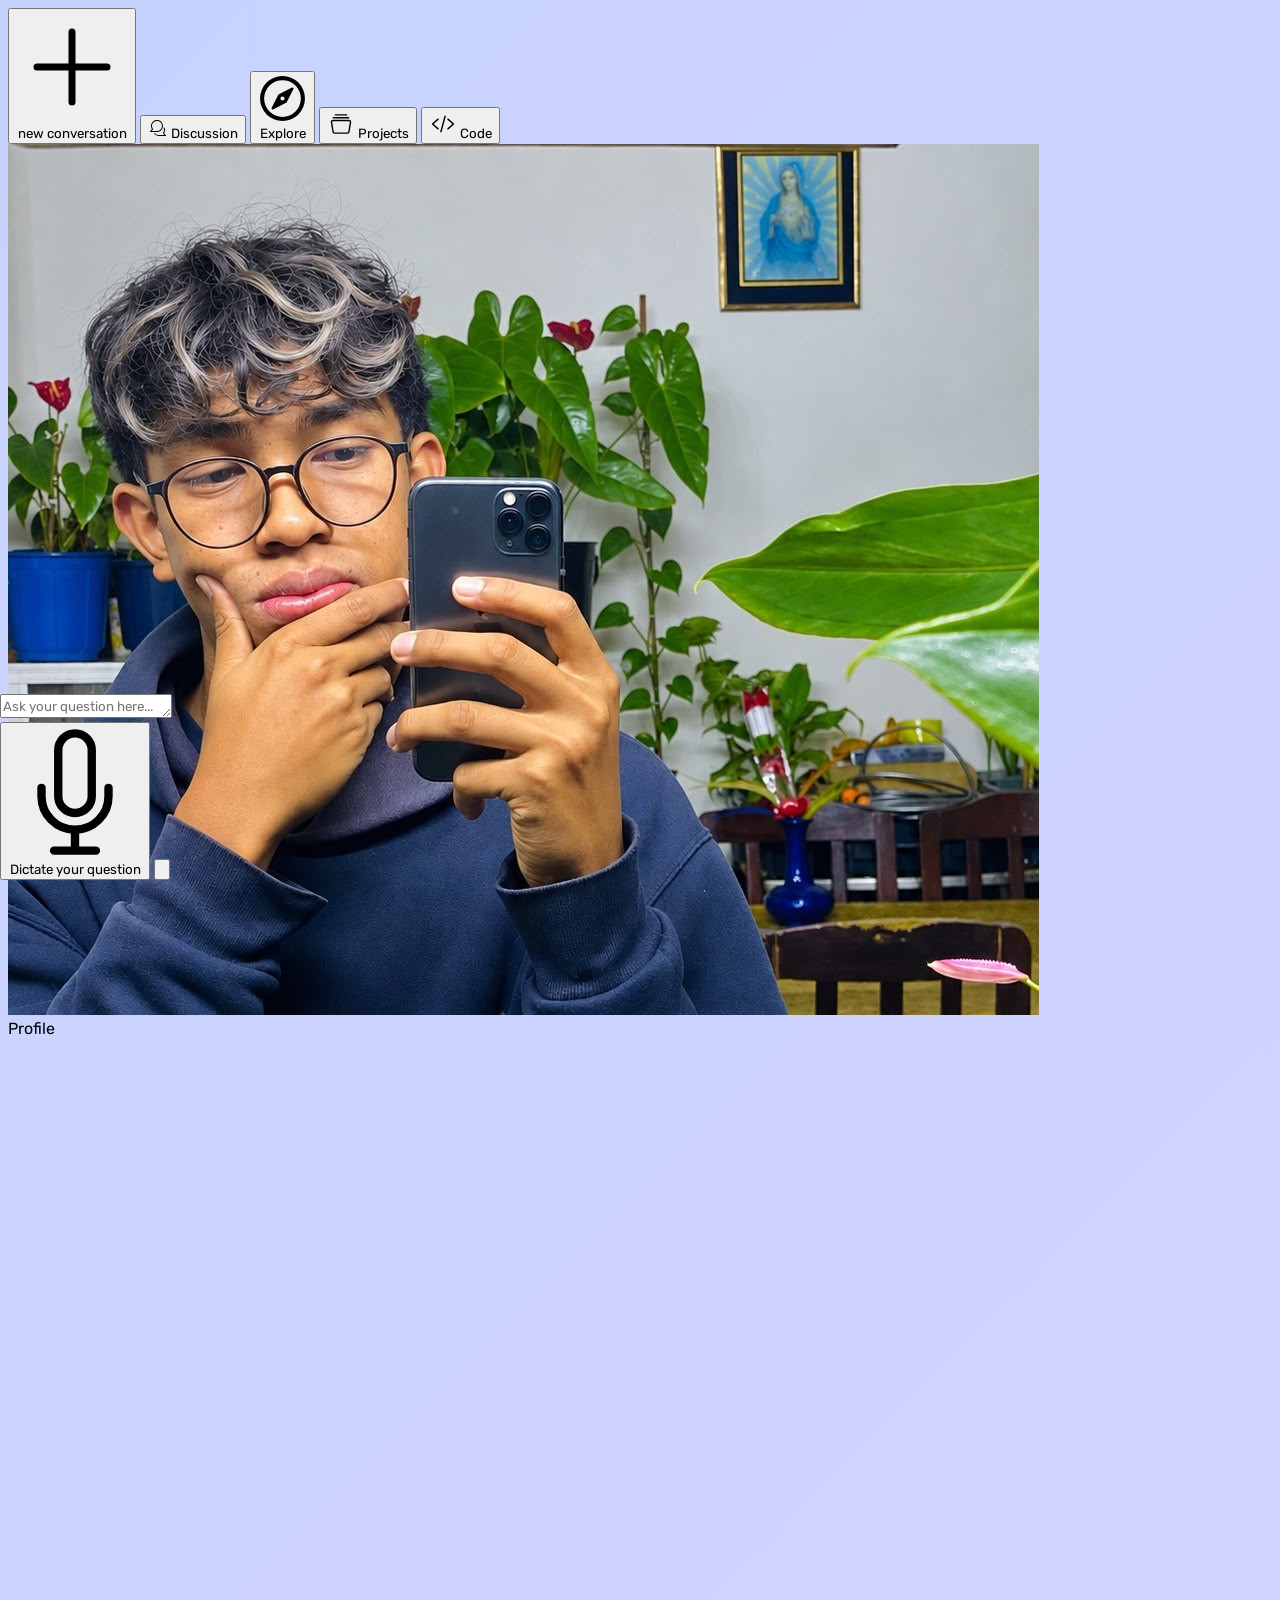
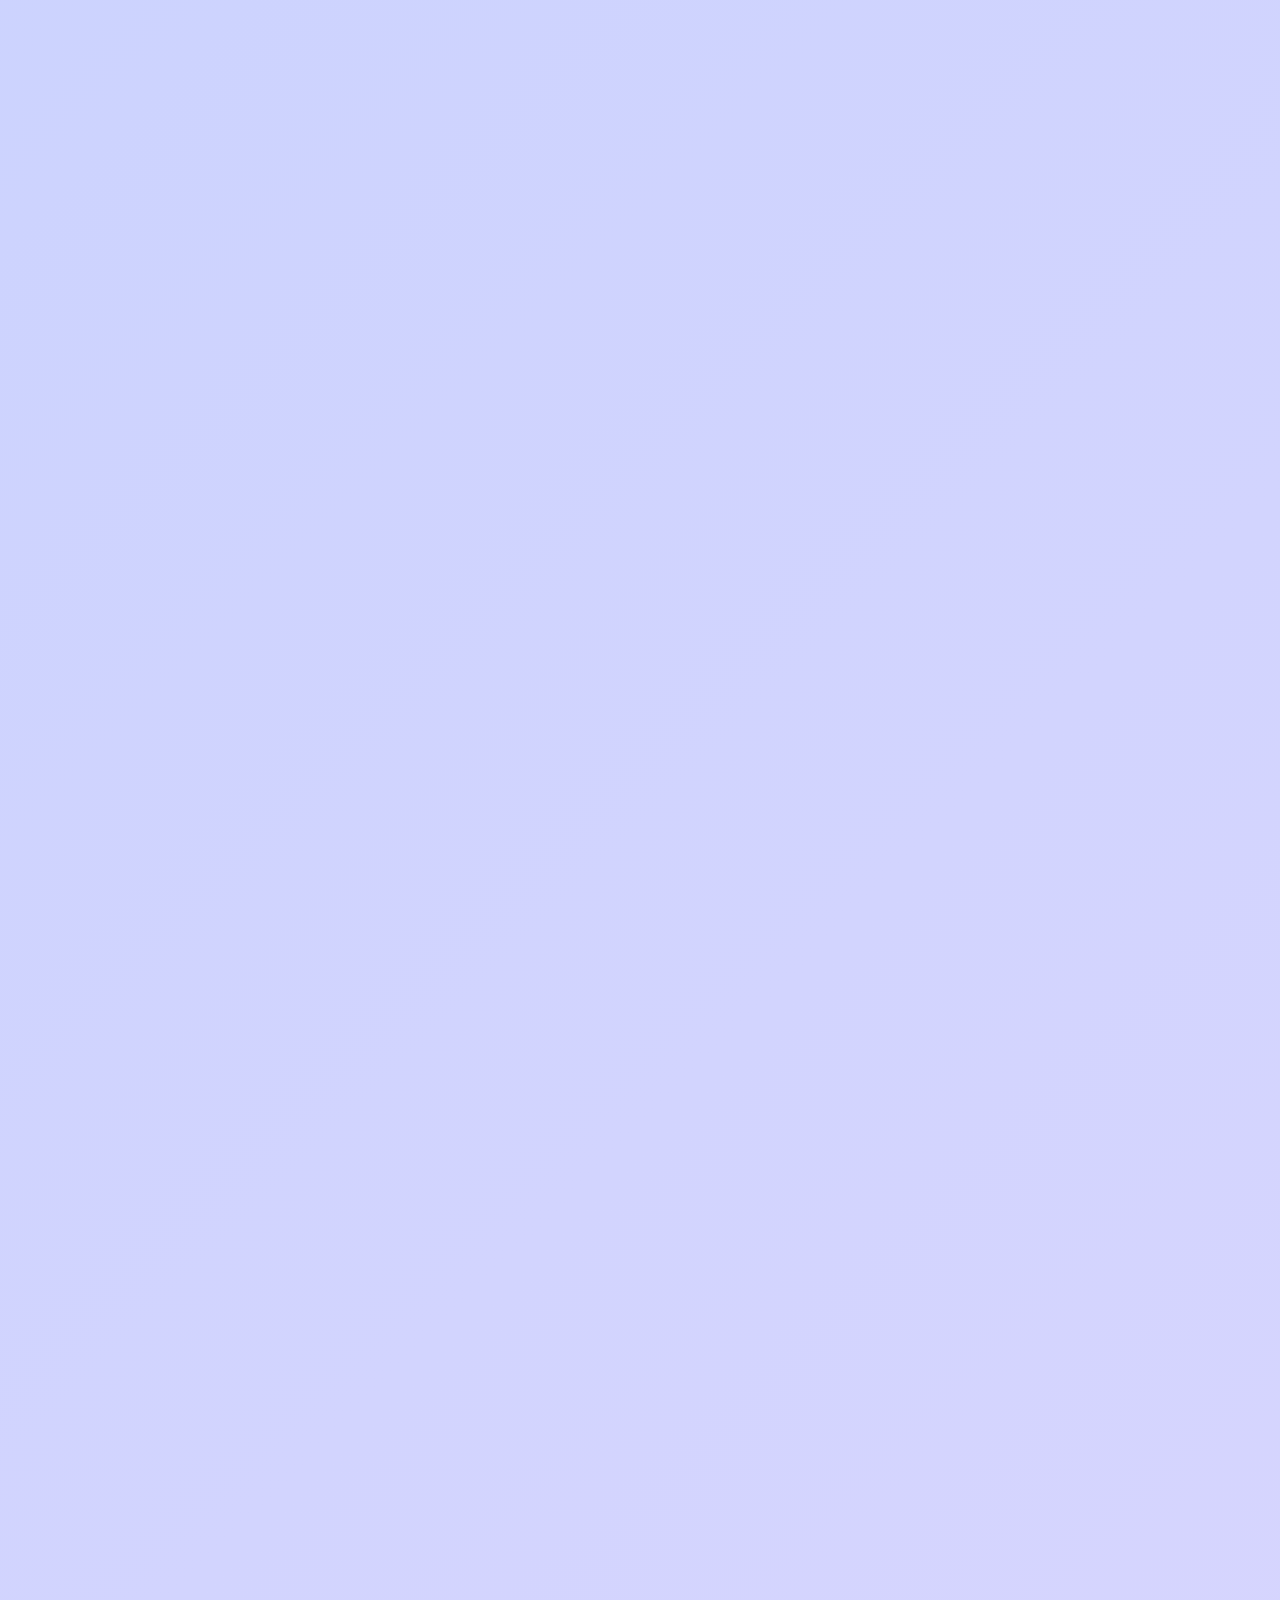
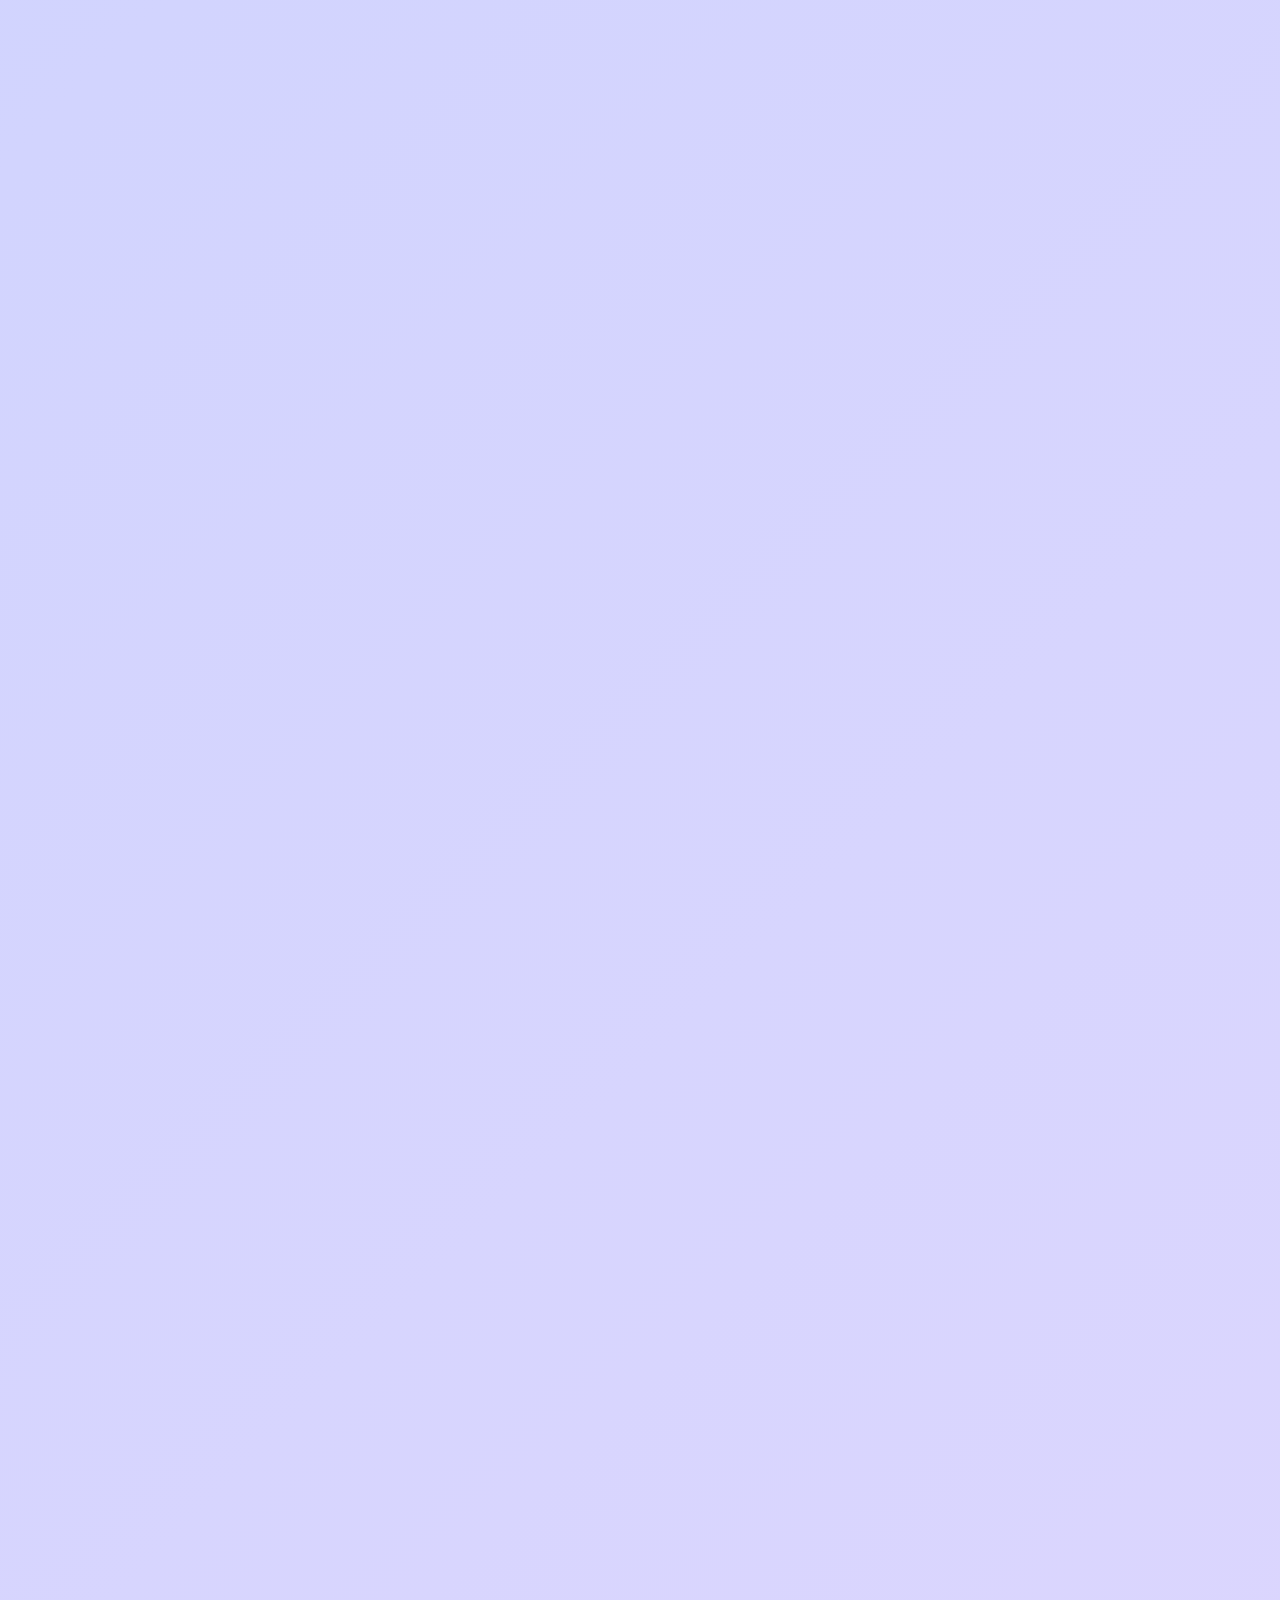
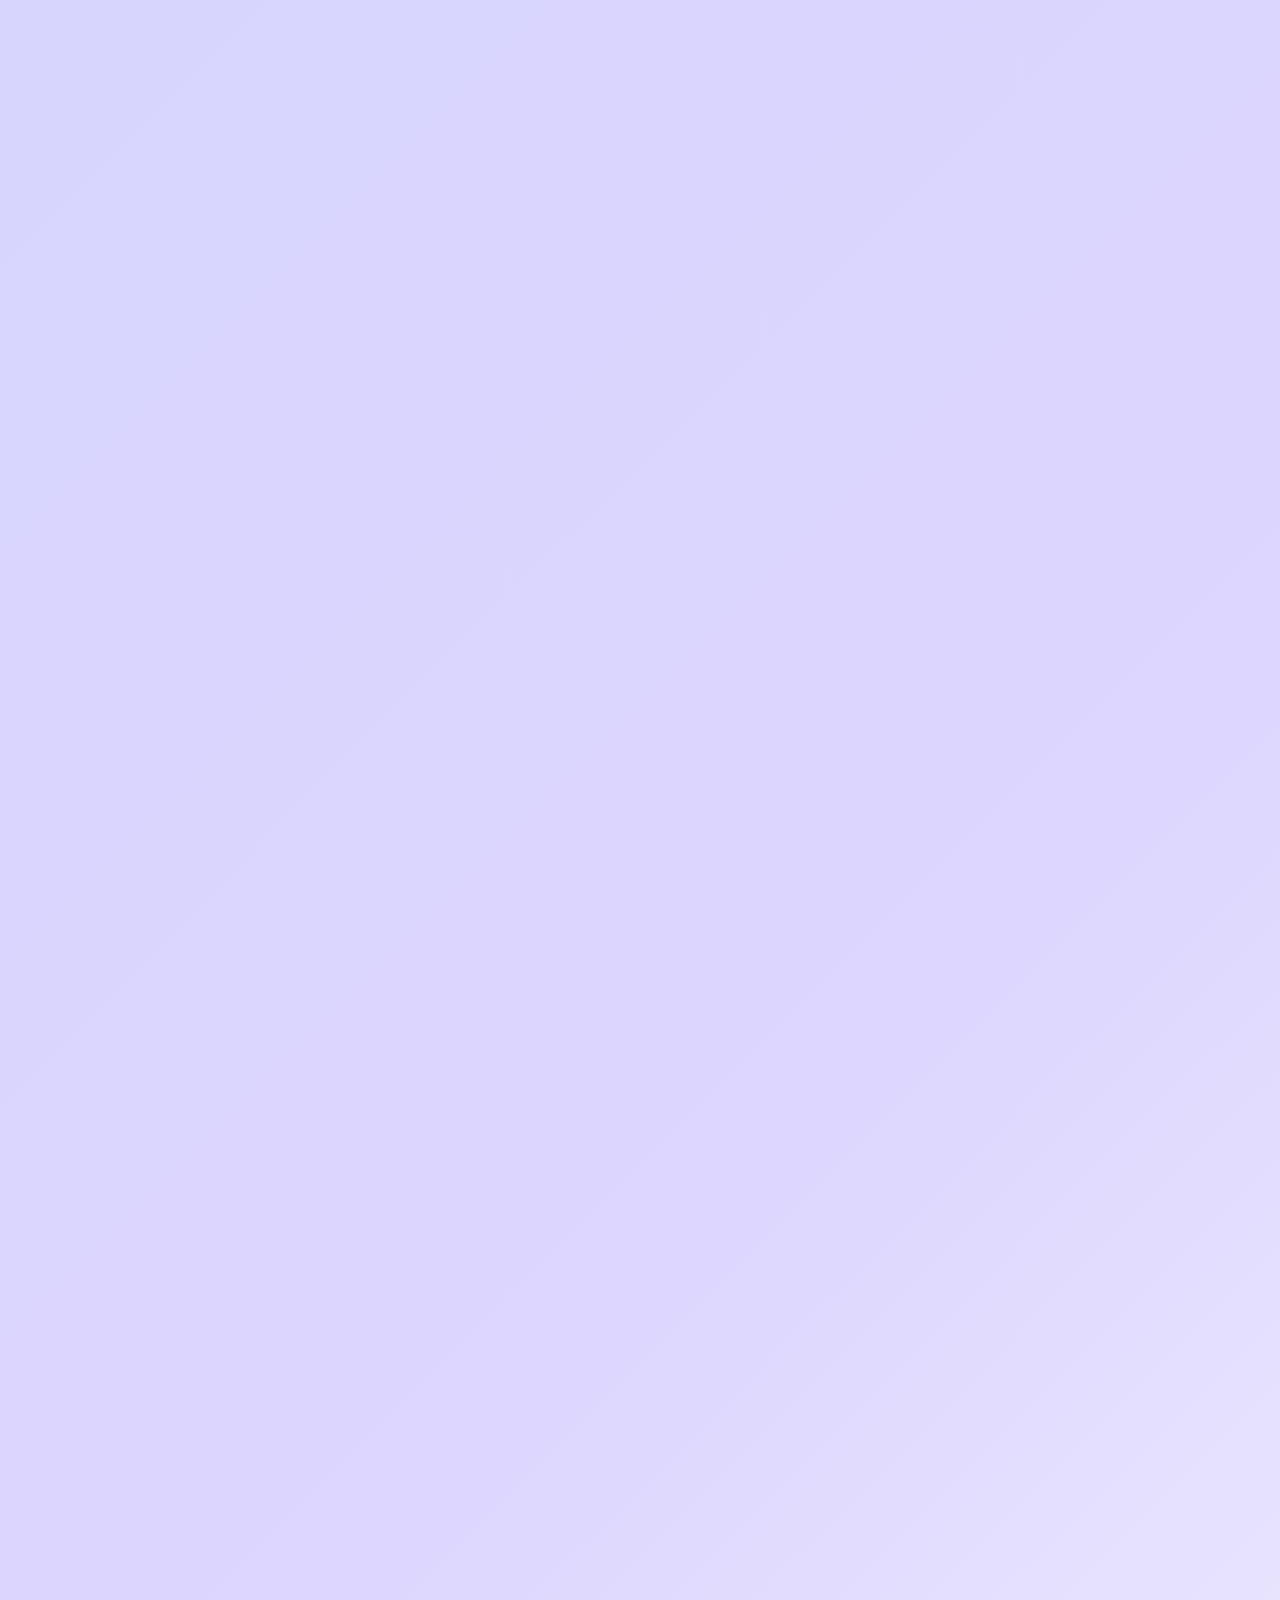
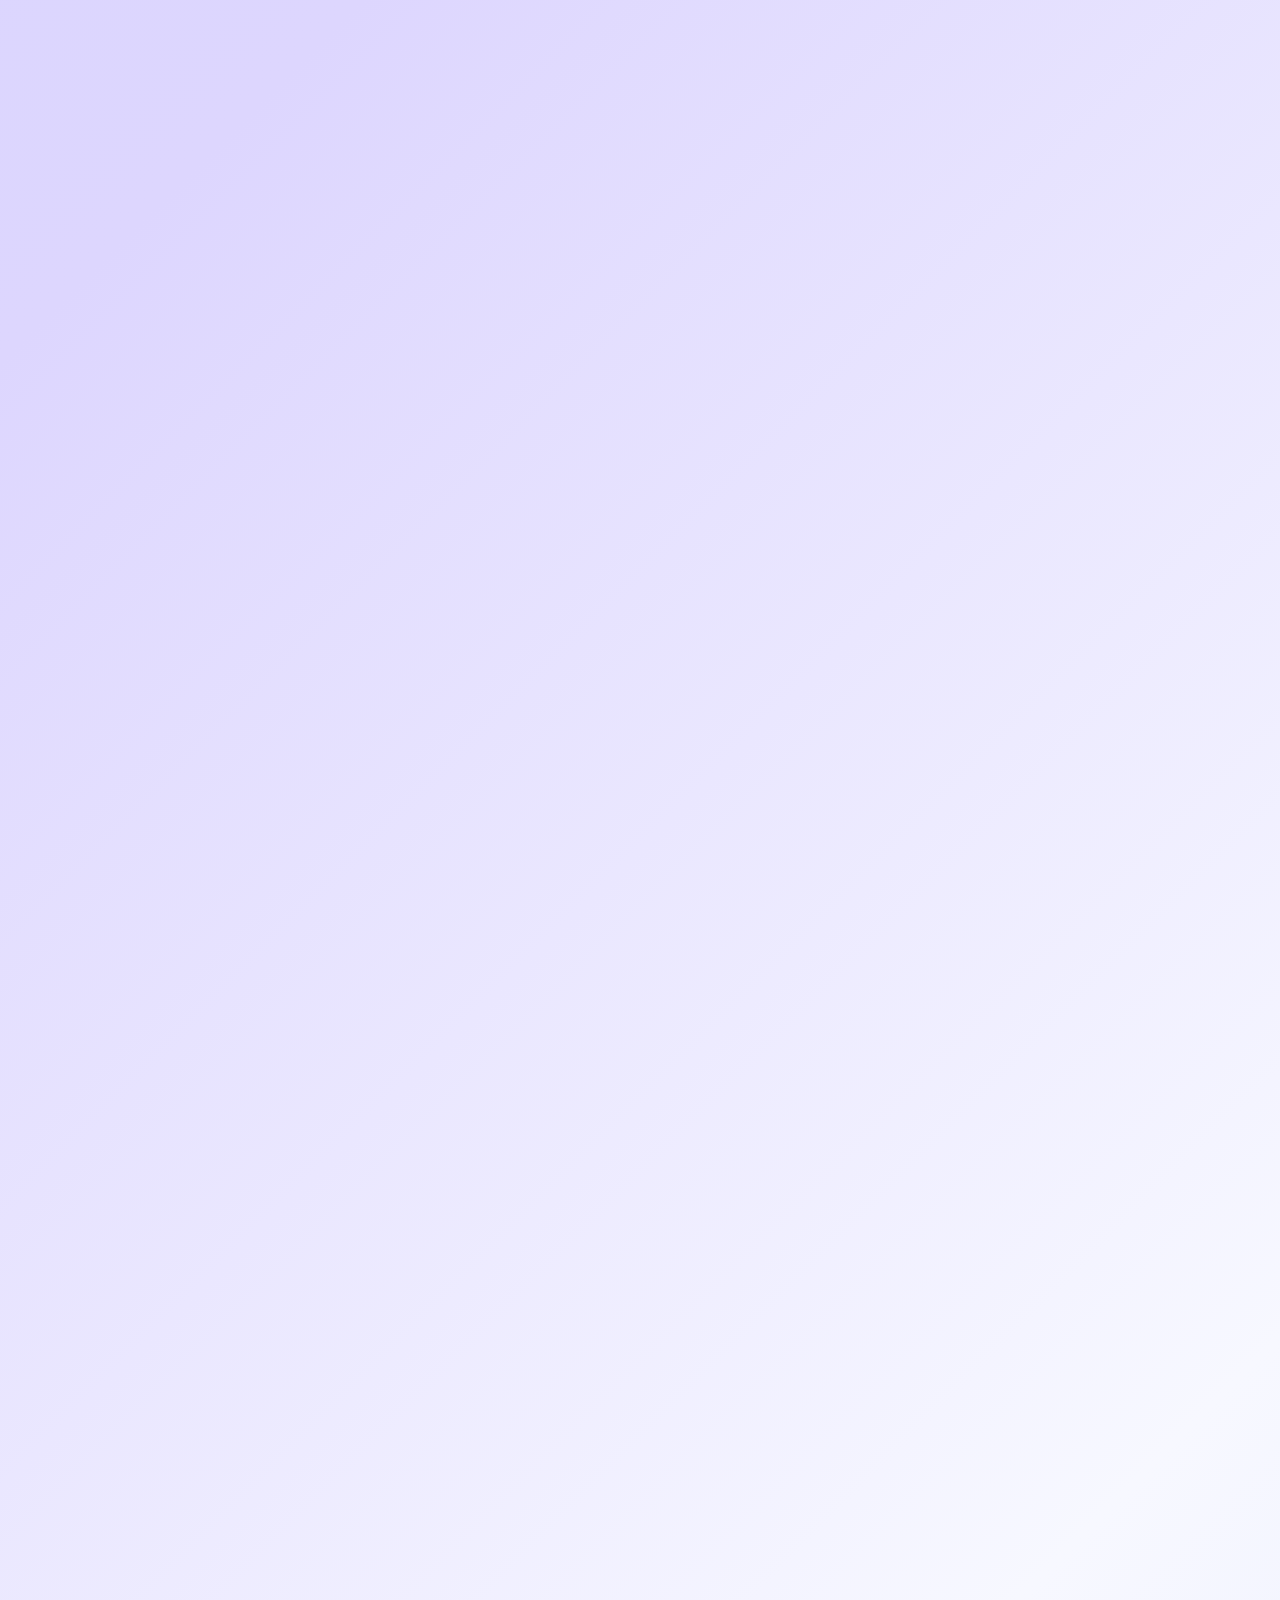
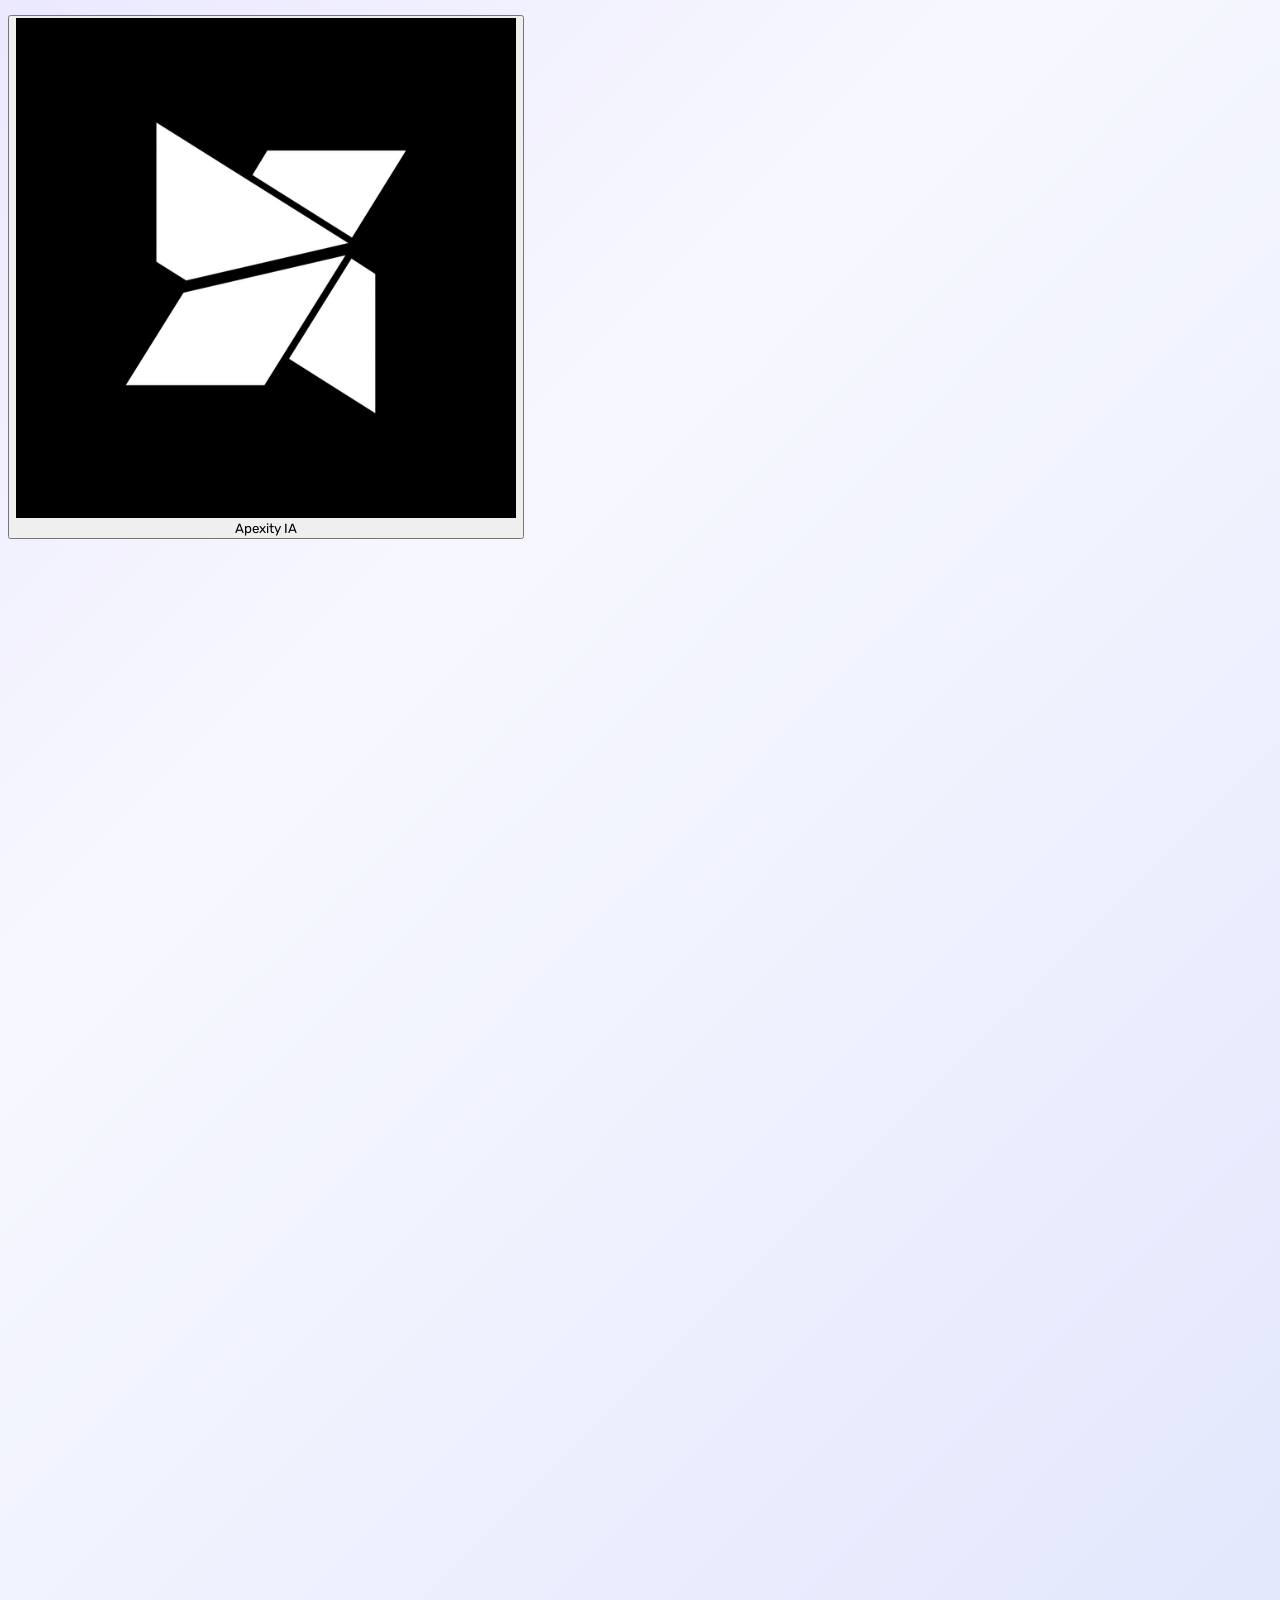
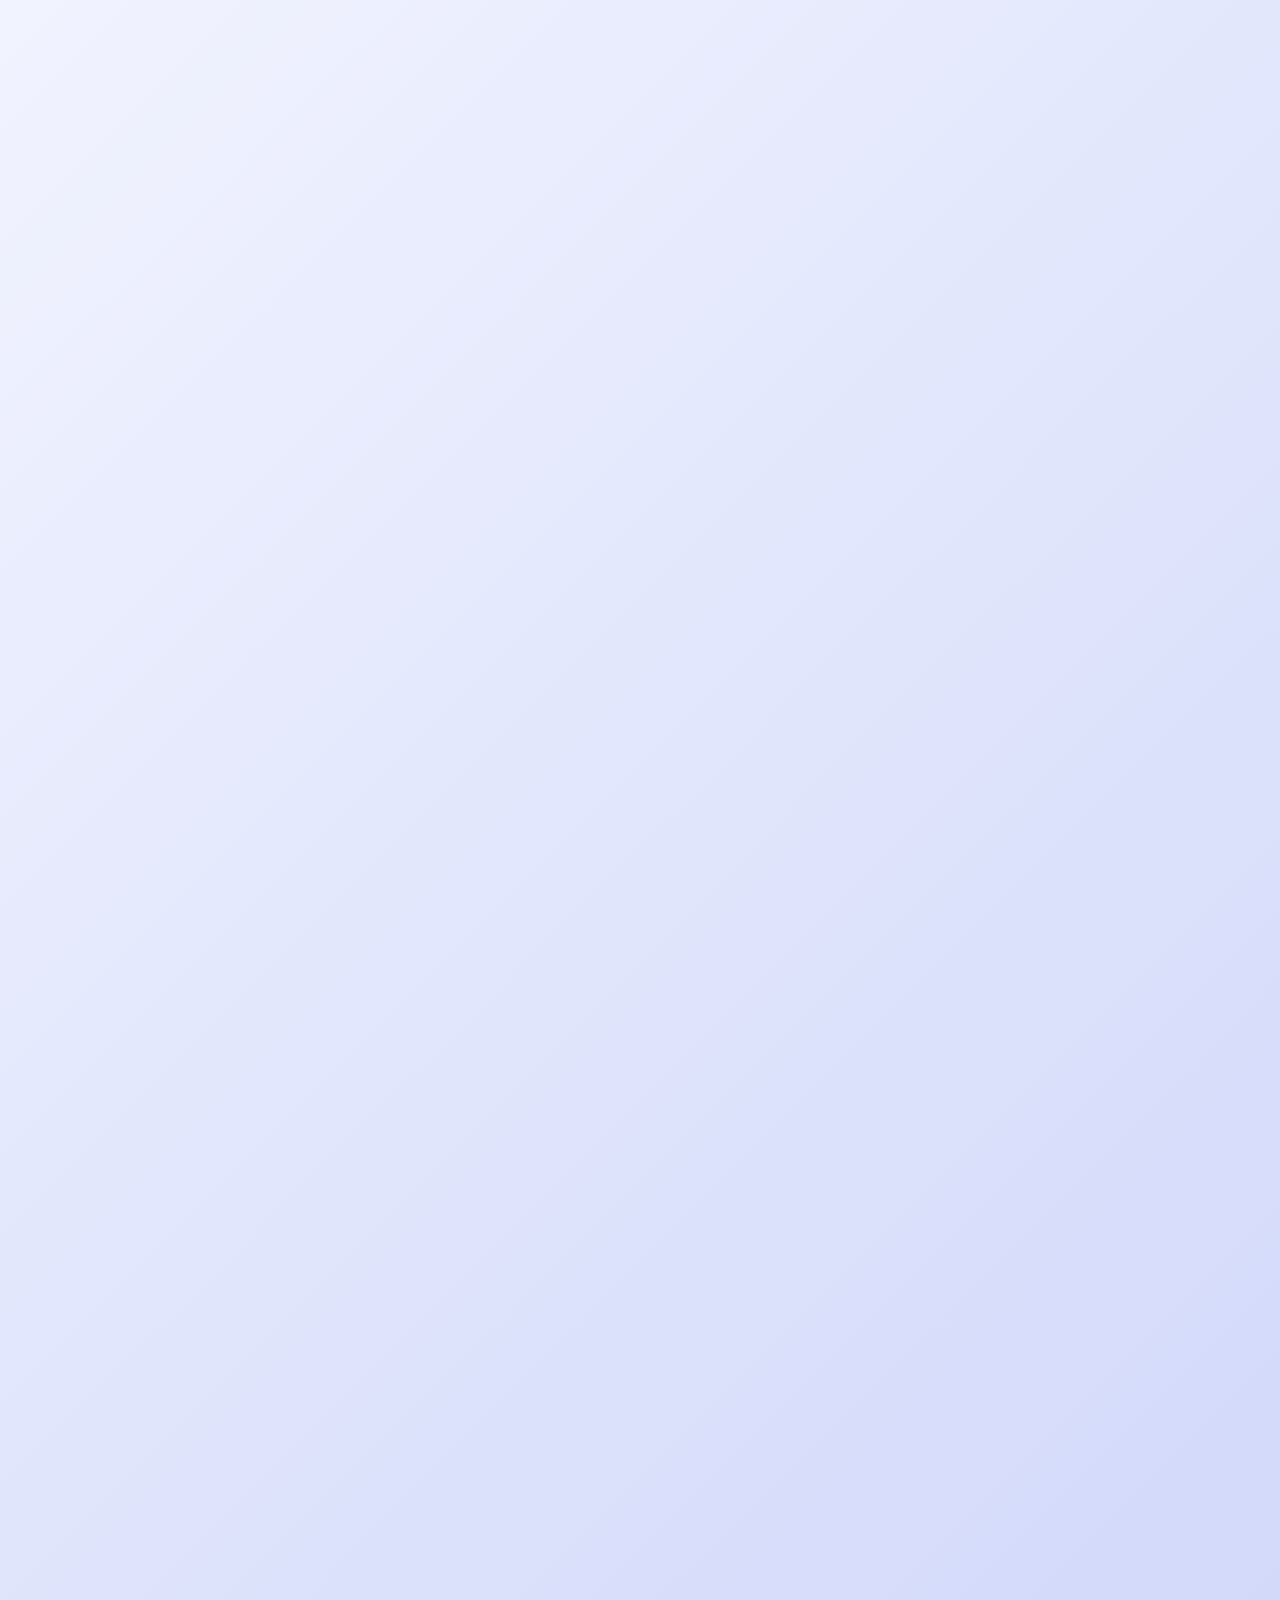
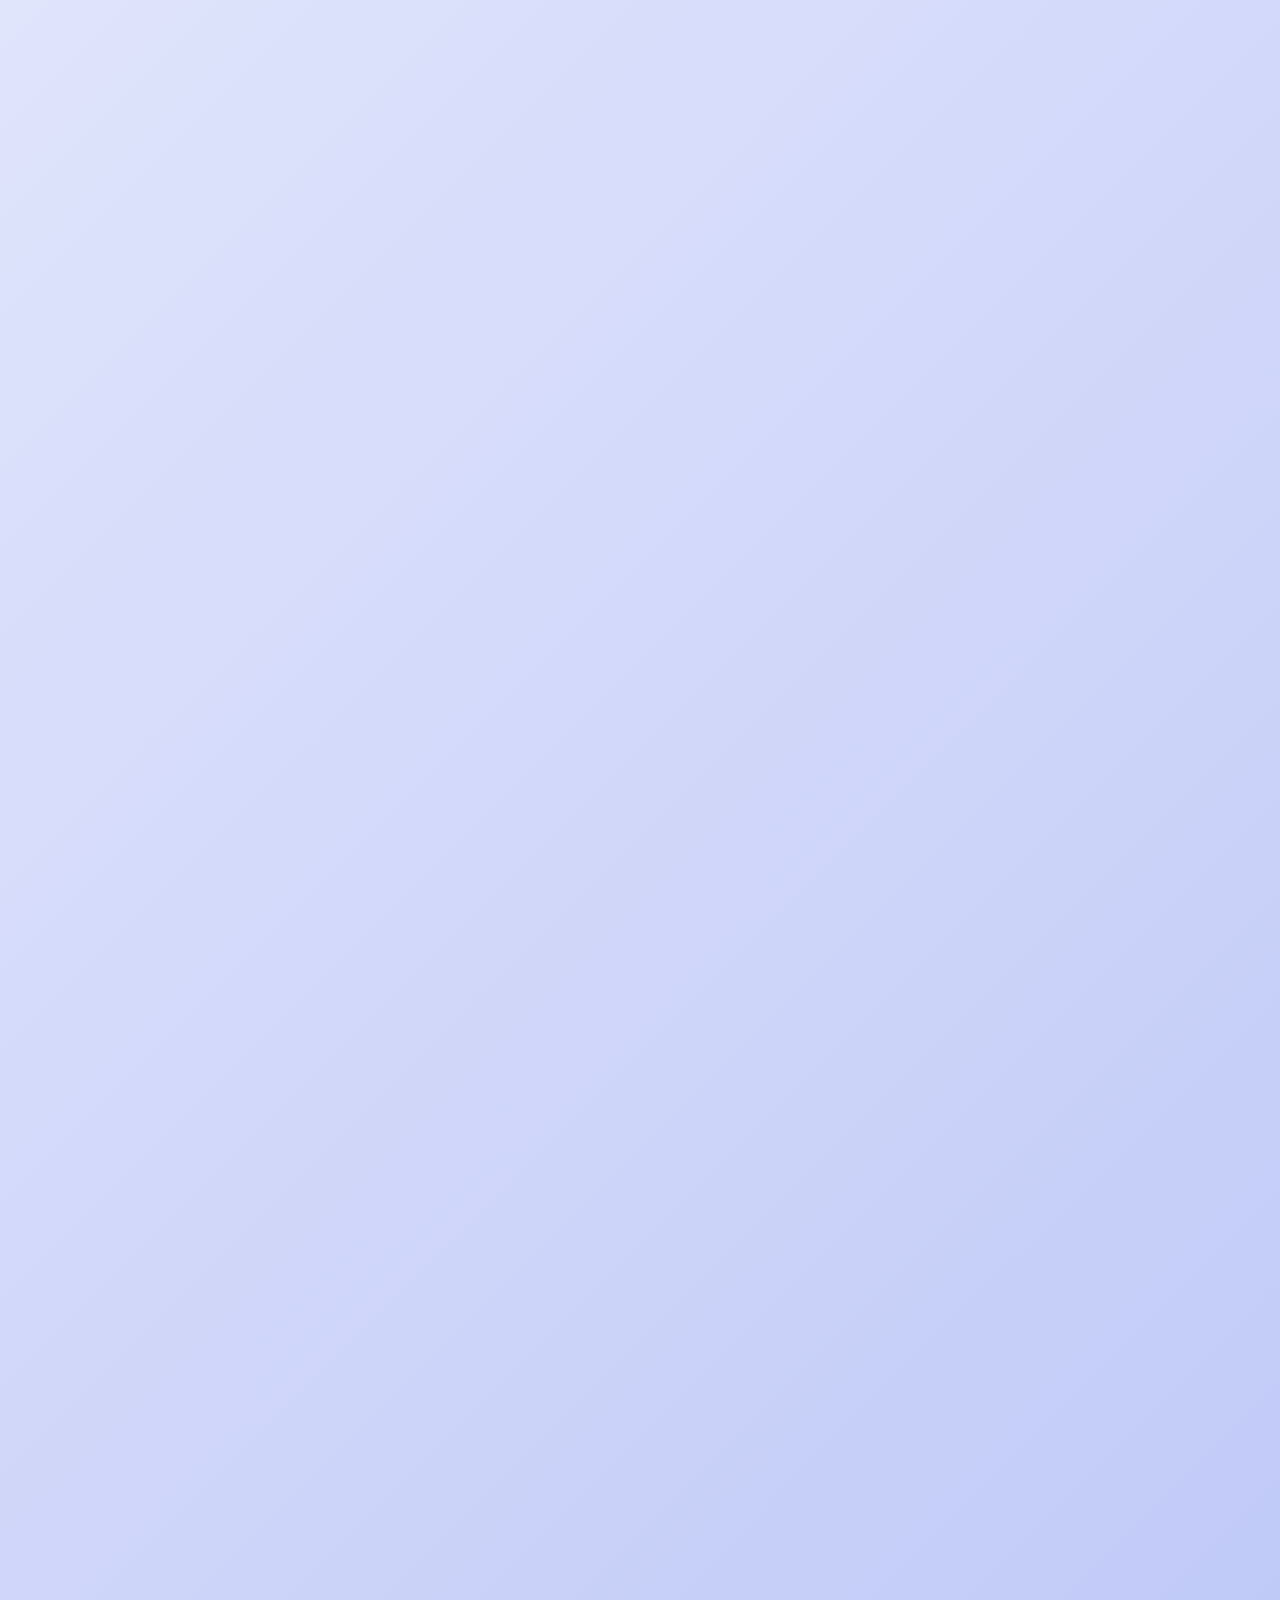
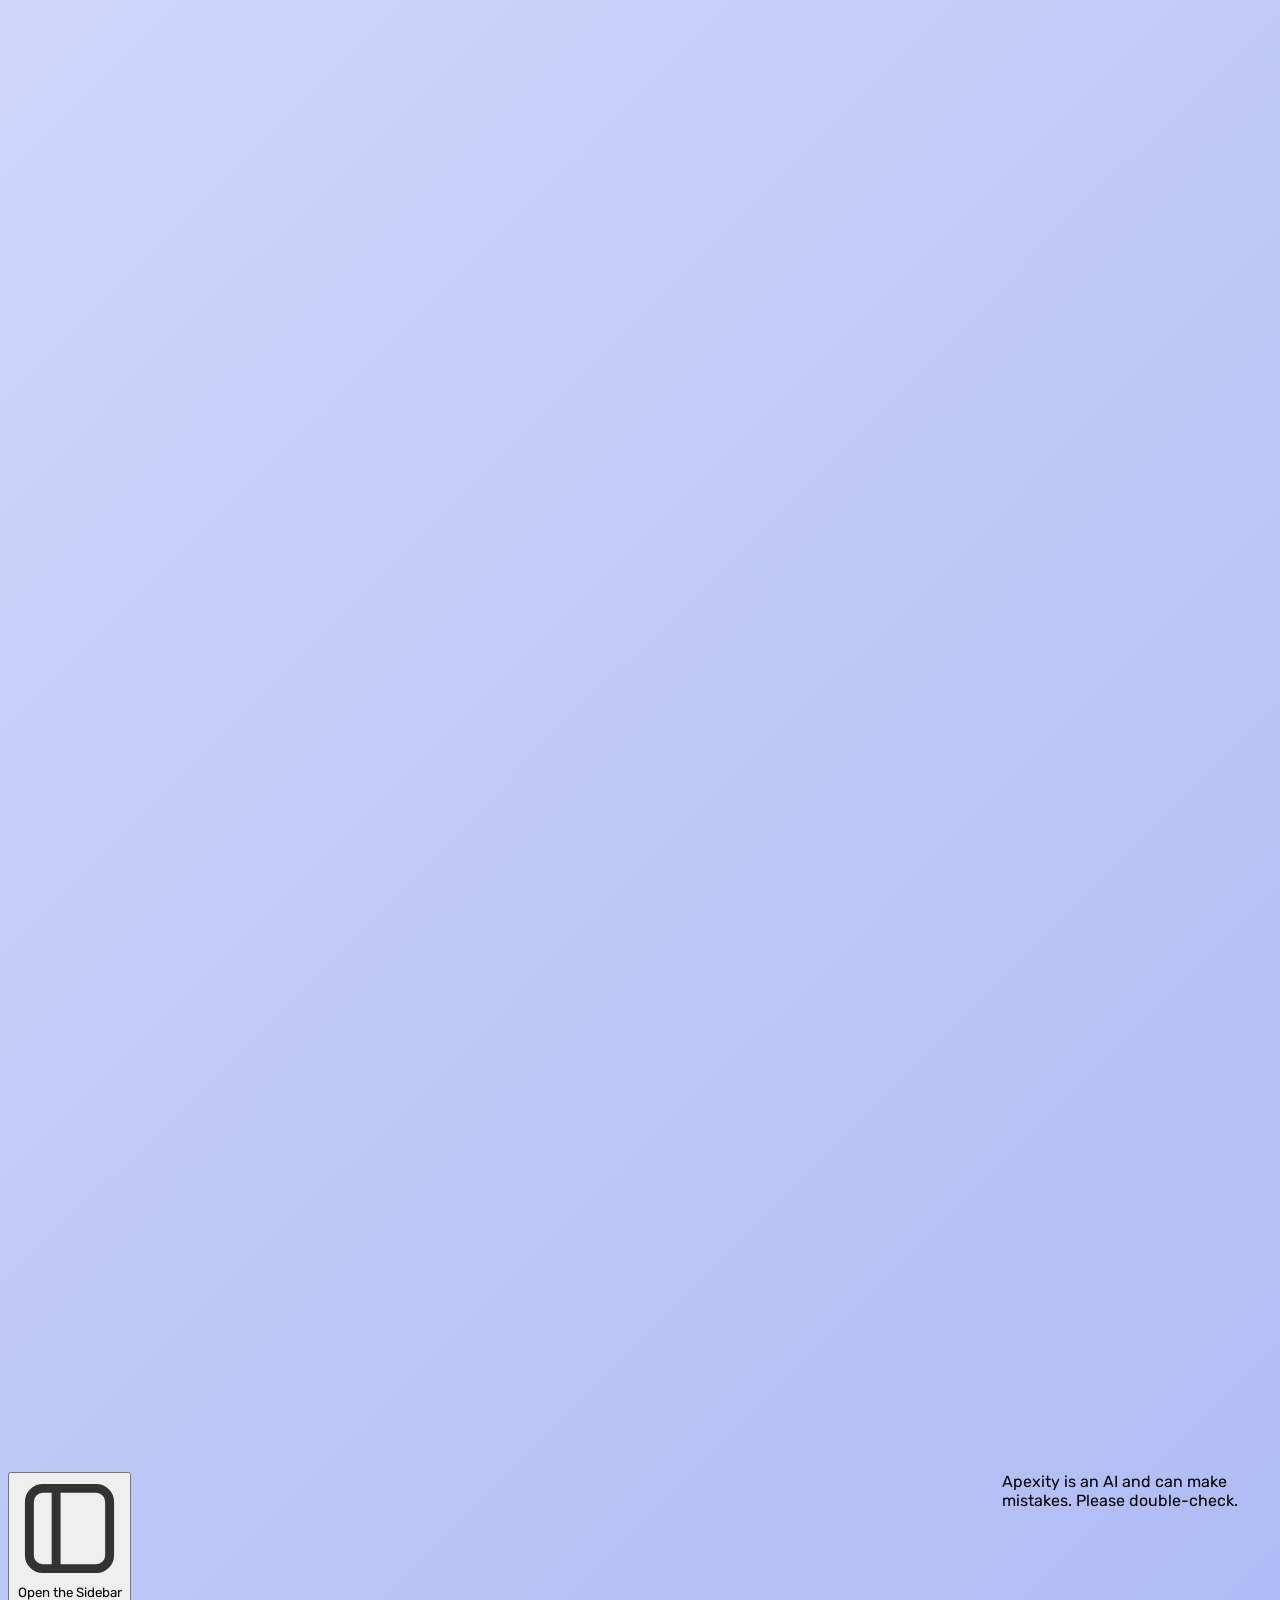
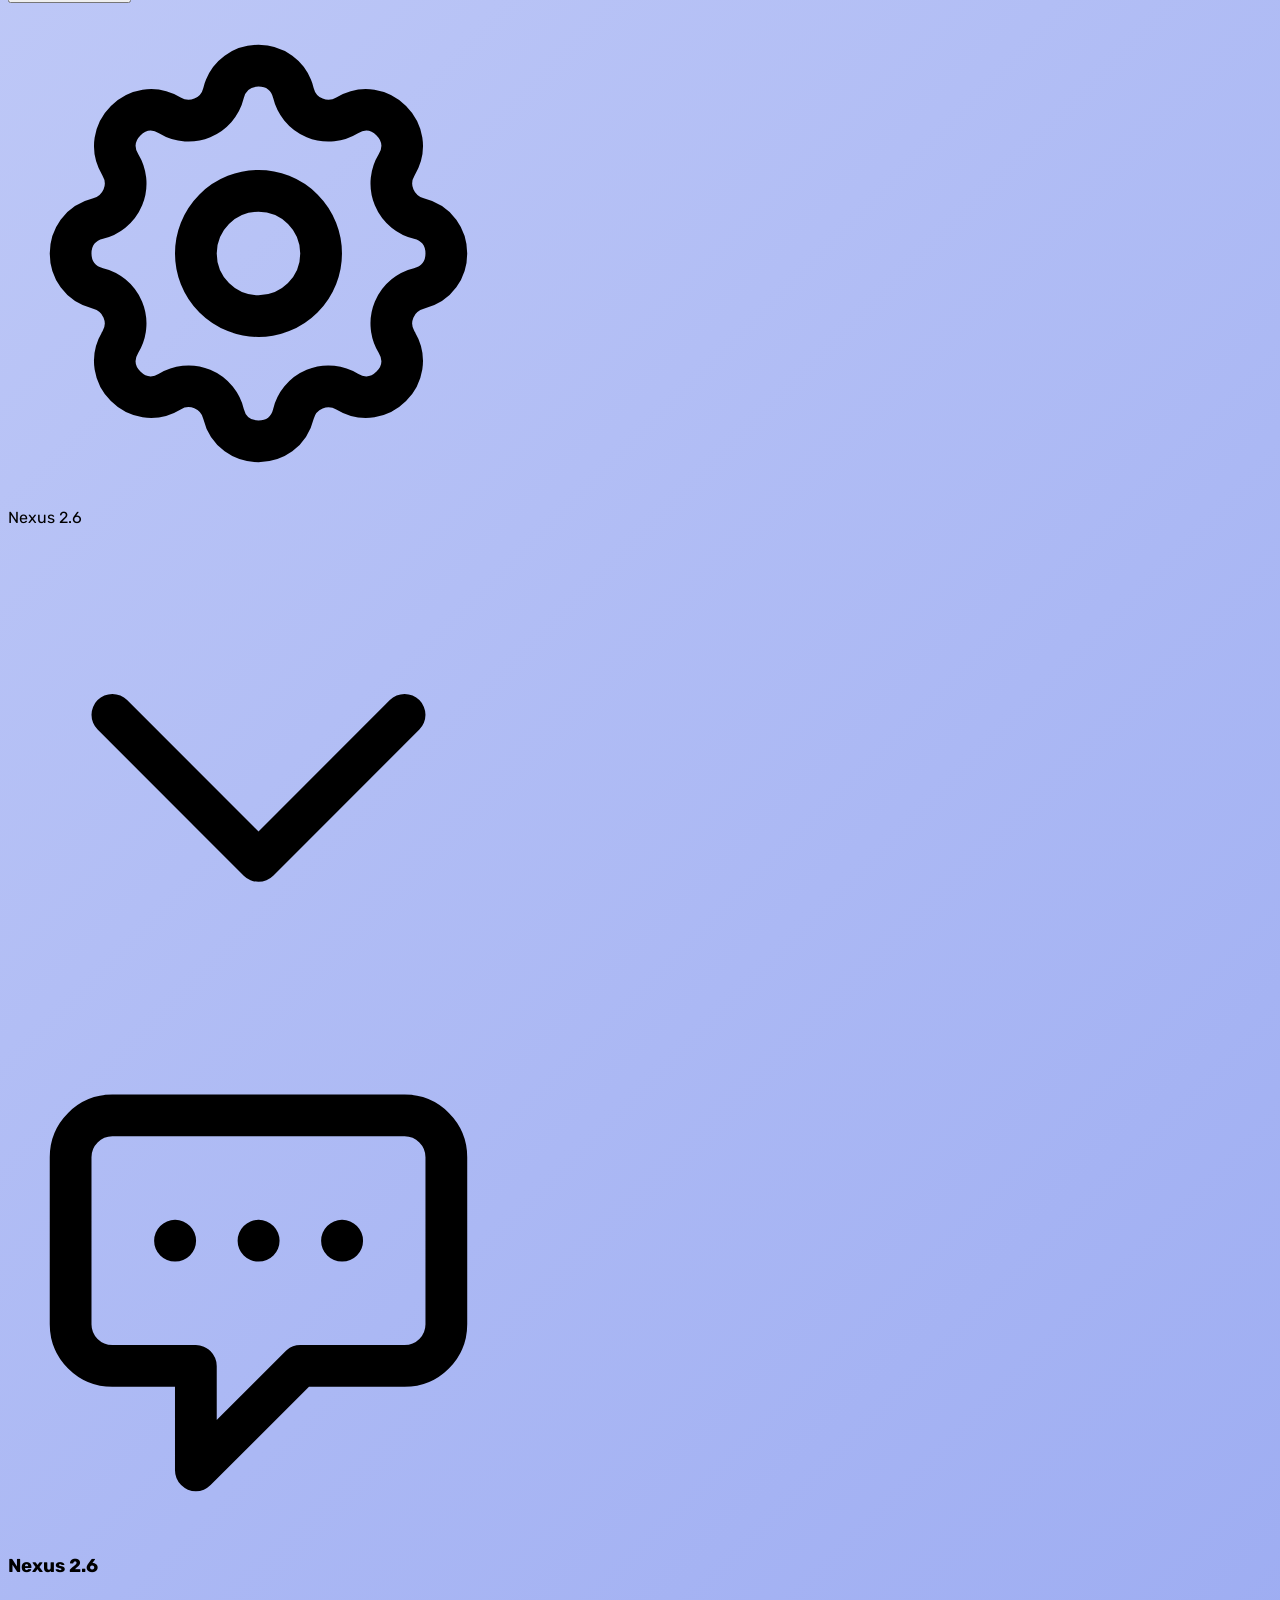
==== commit 55daaea4: "the end last  commit" ====
--- a/index.html
+++ b/index.html
@@ -86,7 +86,7 @@
                     <div class="relative profile-container">
                         <div class="profile-button w-12 h-12 flex items-center justify-center  border-white border-3 rounded-full cursor-pointer relative  group">
                             <div class="w-full h-full flex justify-center items-center rounded-full overflow-hidden">
-                                <img src="img/Andyprofilimg.png" 
+                                <img src="img/users.jpeg" 
                                     class="w-full h-full rounded-full object-cover transition-transform duration-300 hover:scale-110">
                             </div>
                             <span class="absolute left-full ml-3 px-3 py-2 bg-gray-900 text-white text-sm rounded-lg whitespace-nowrap opacity-0 invisible group-hover:opacity-100 group-hover:visible transition-all duration-200 pointer-events-none z-50">
